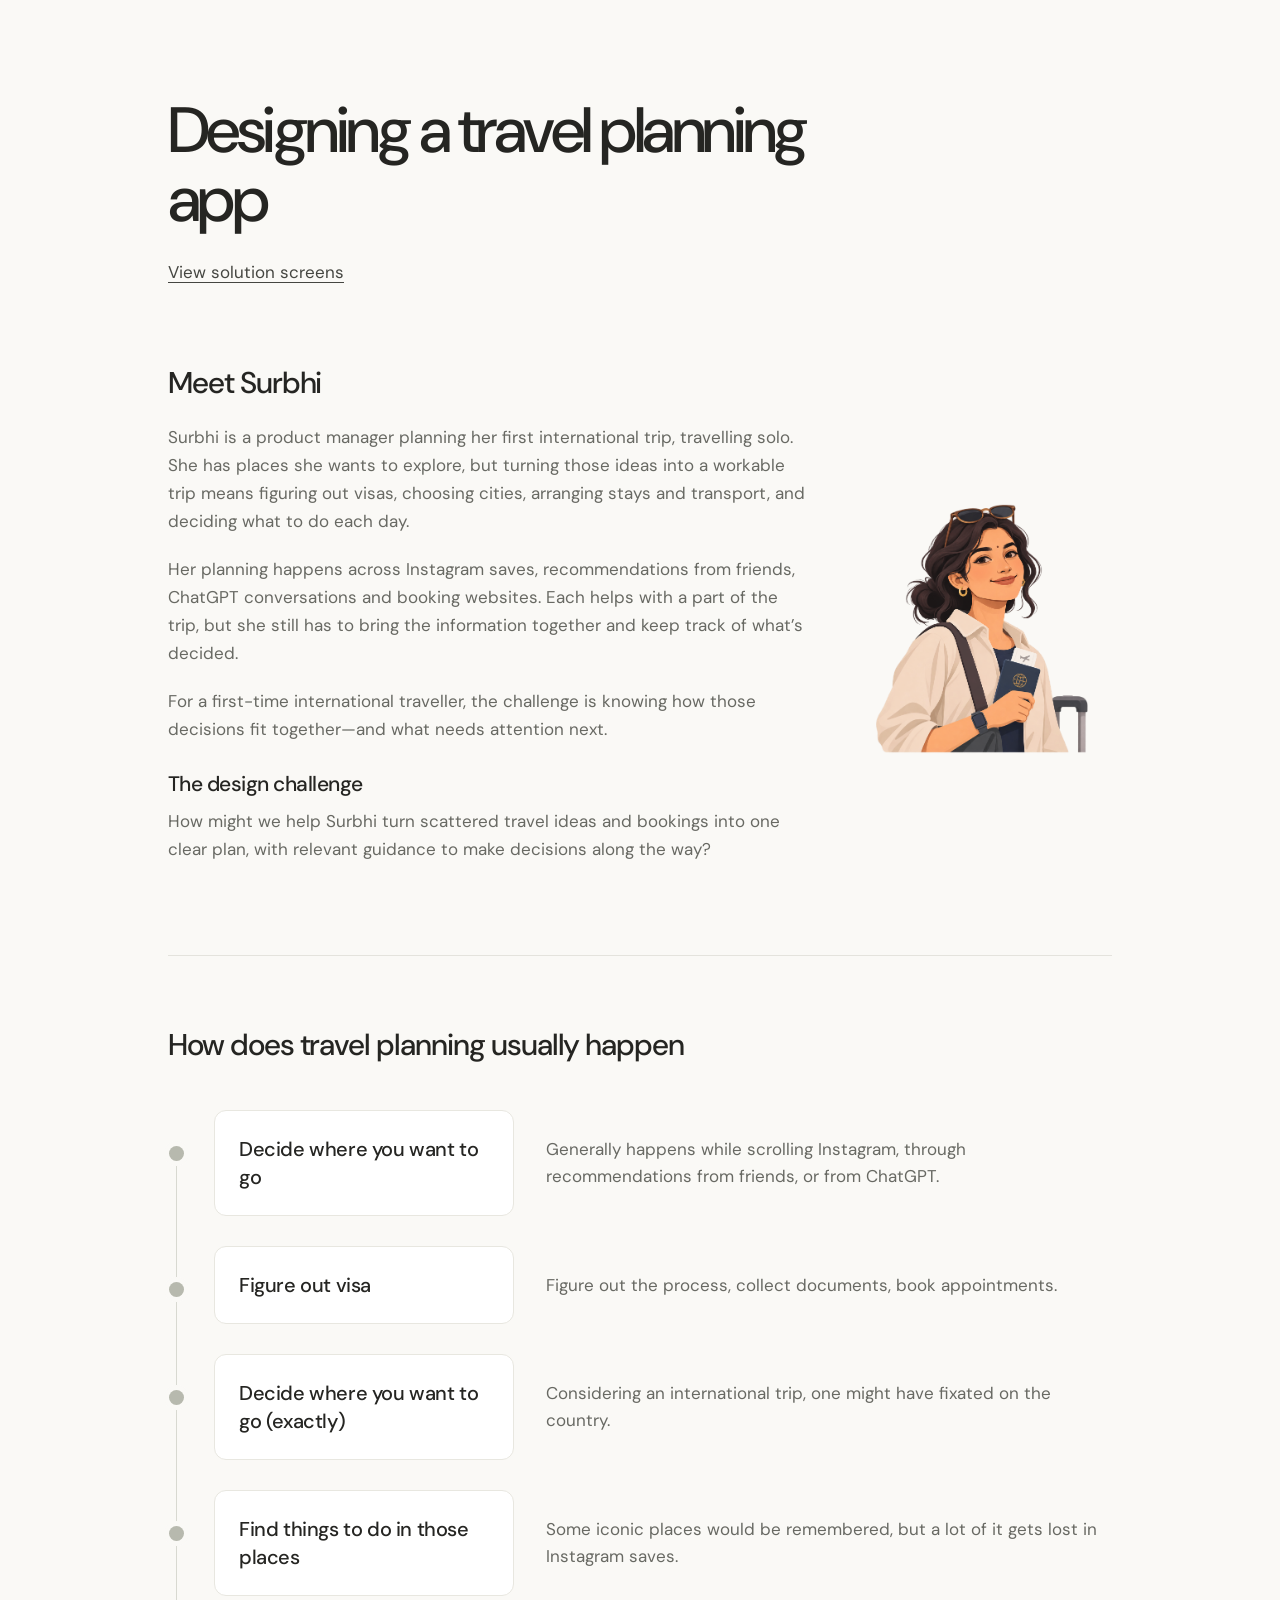
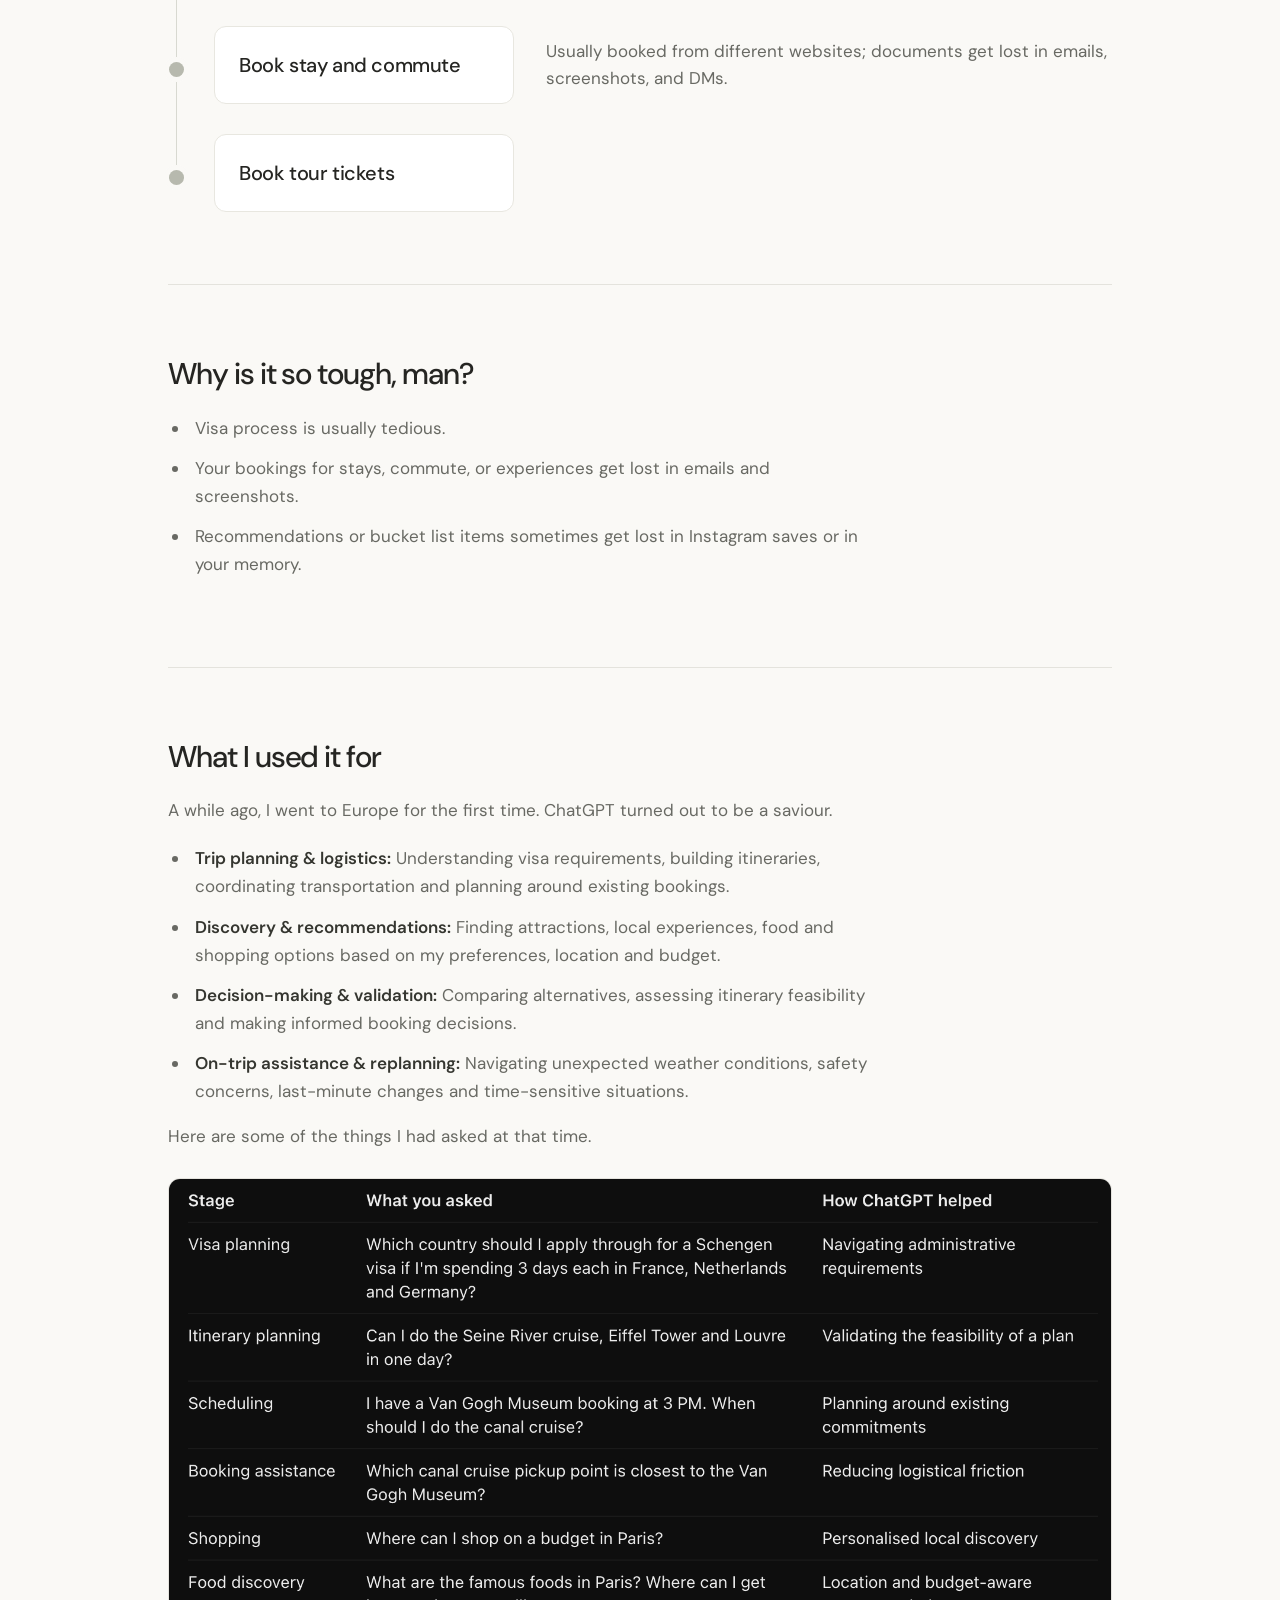
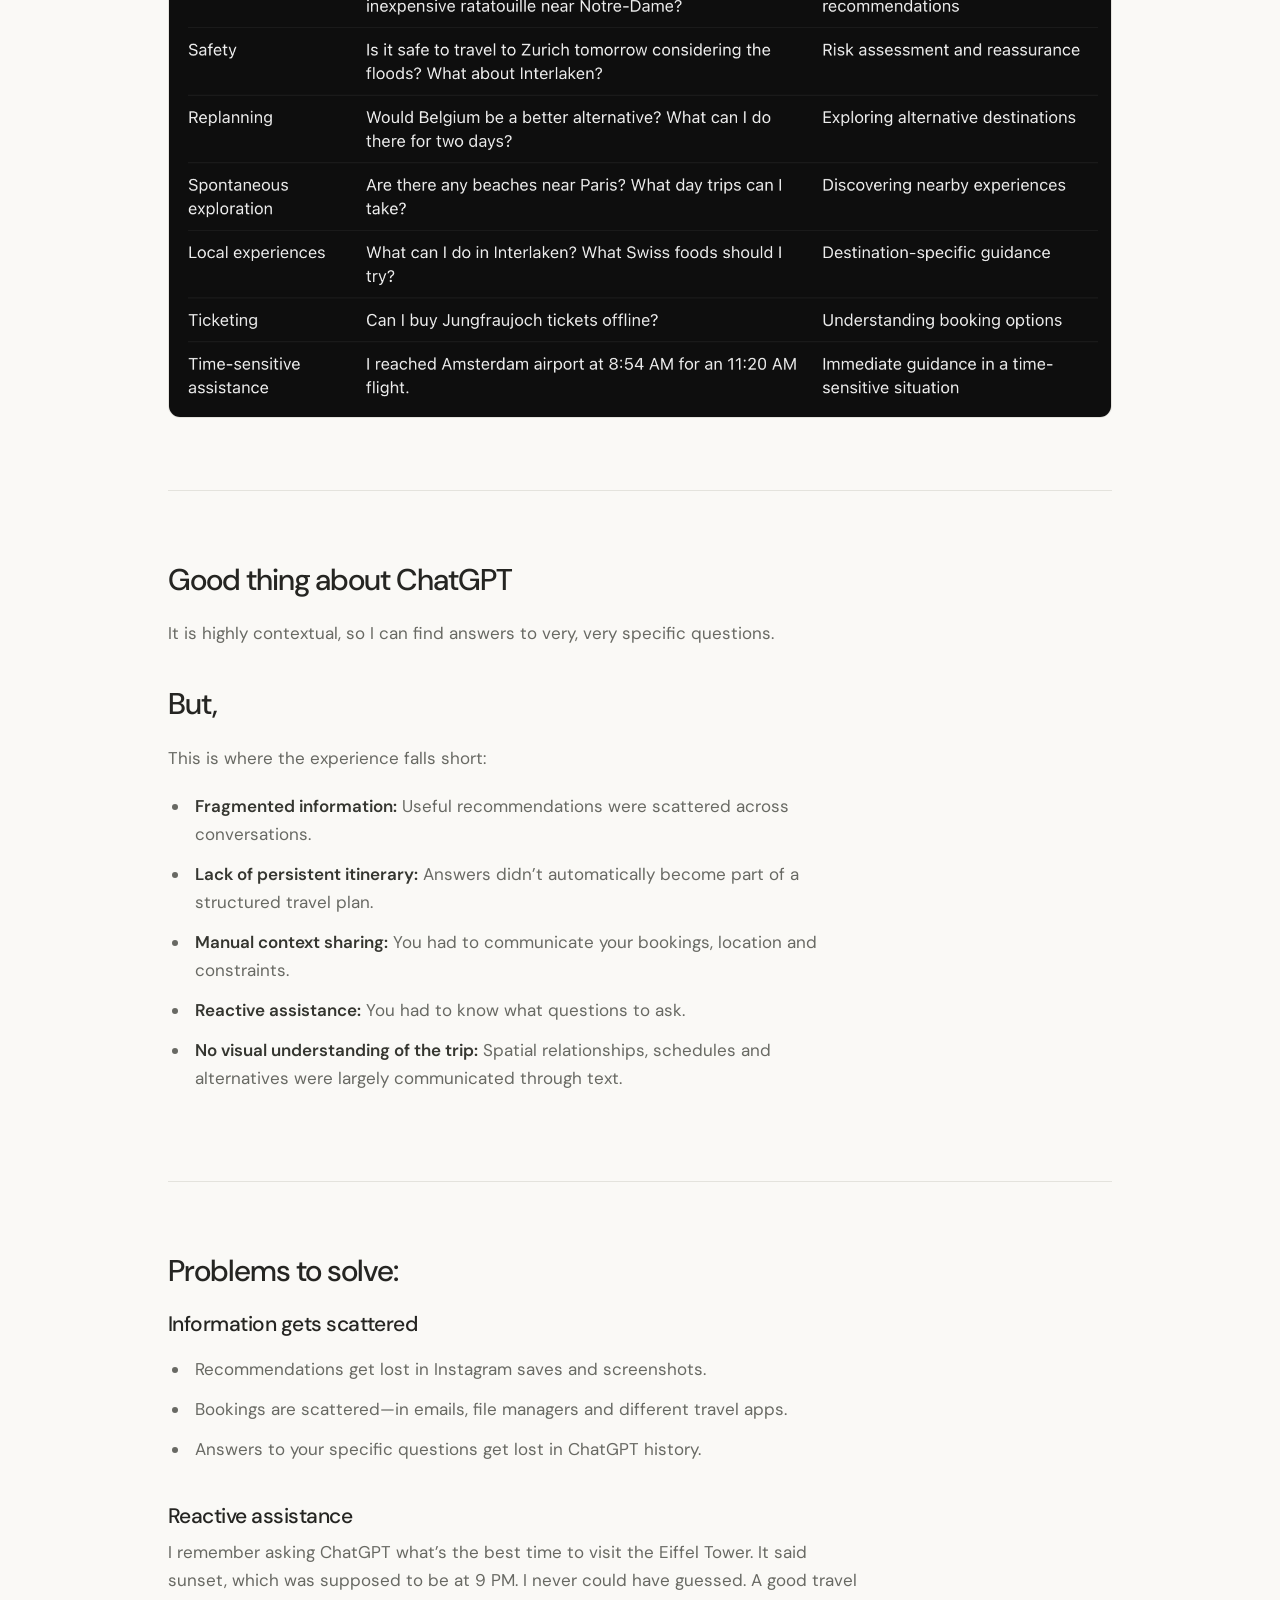
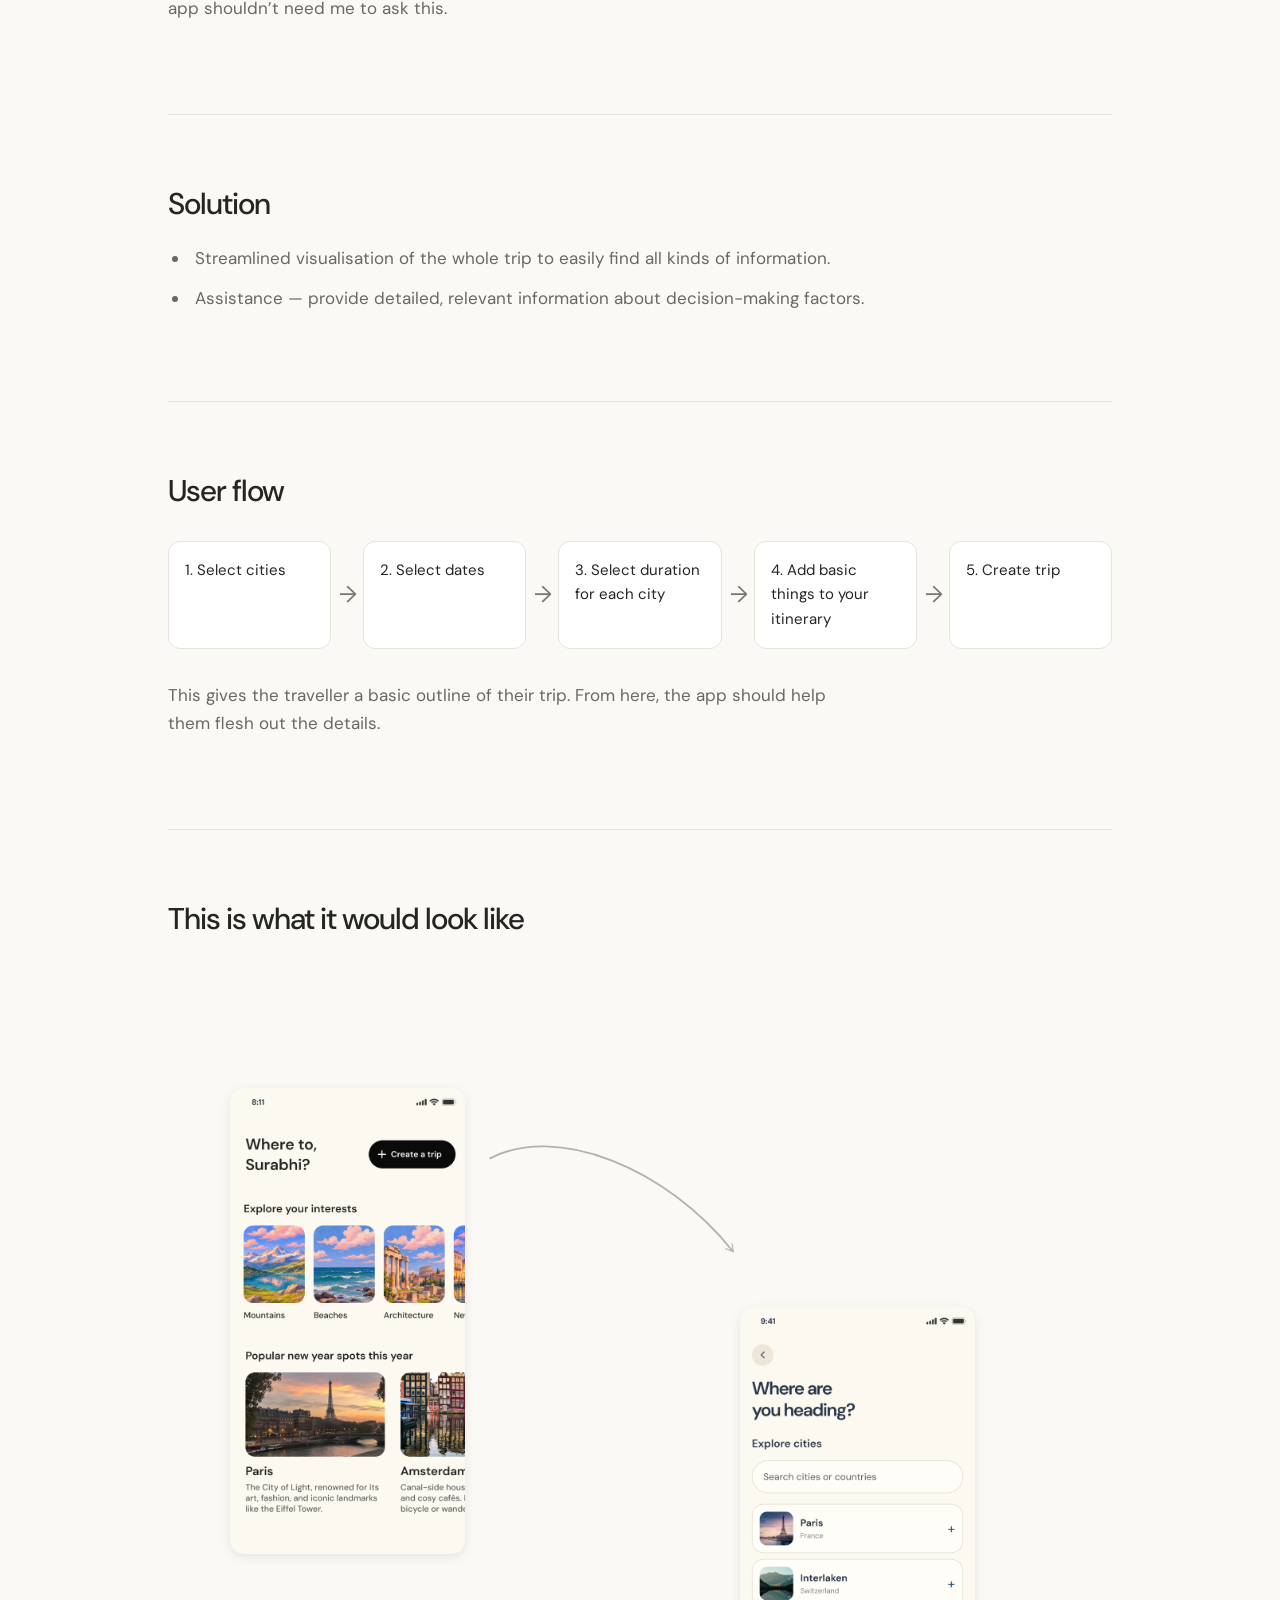
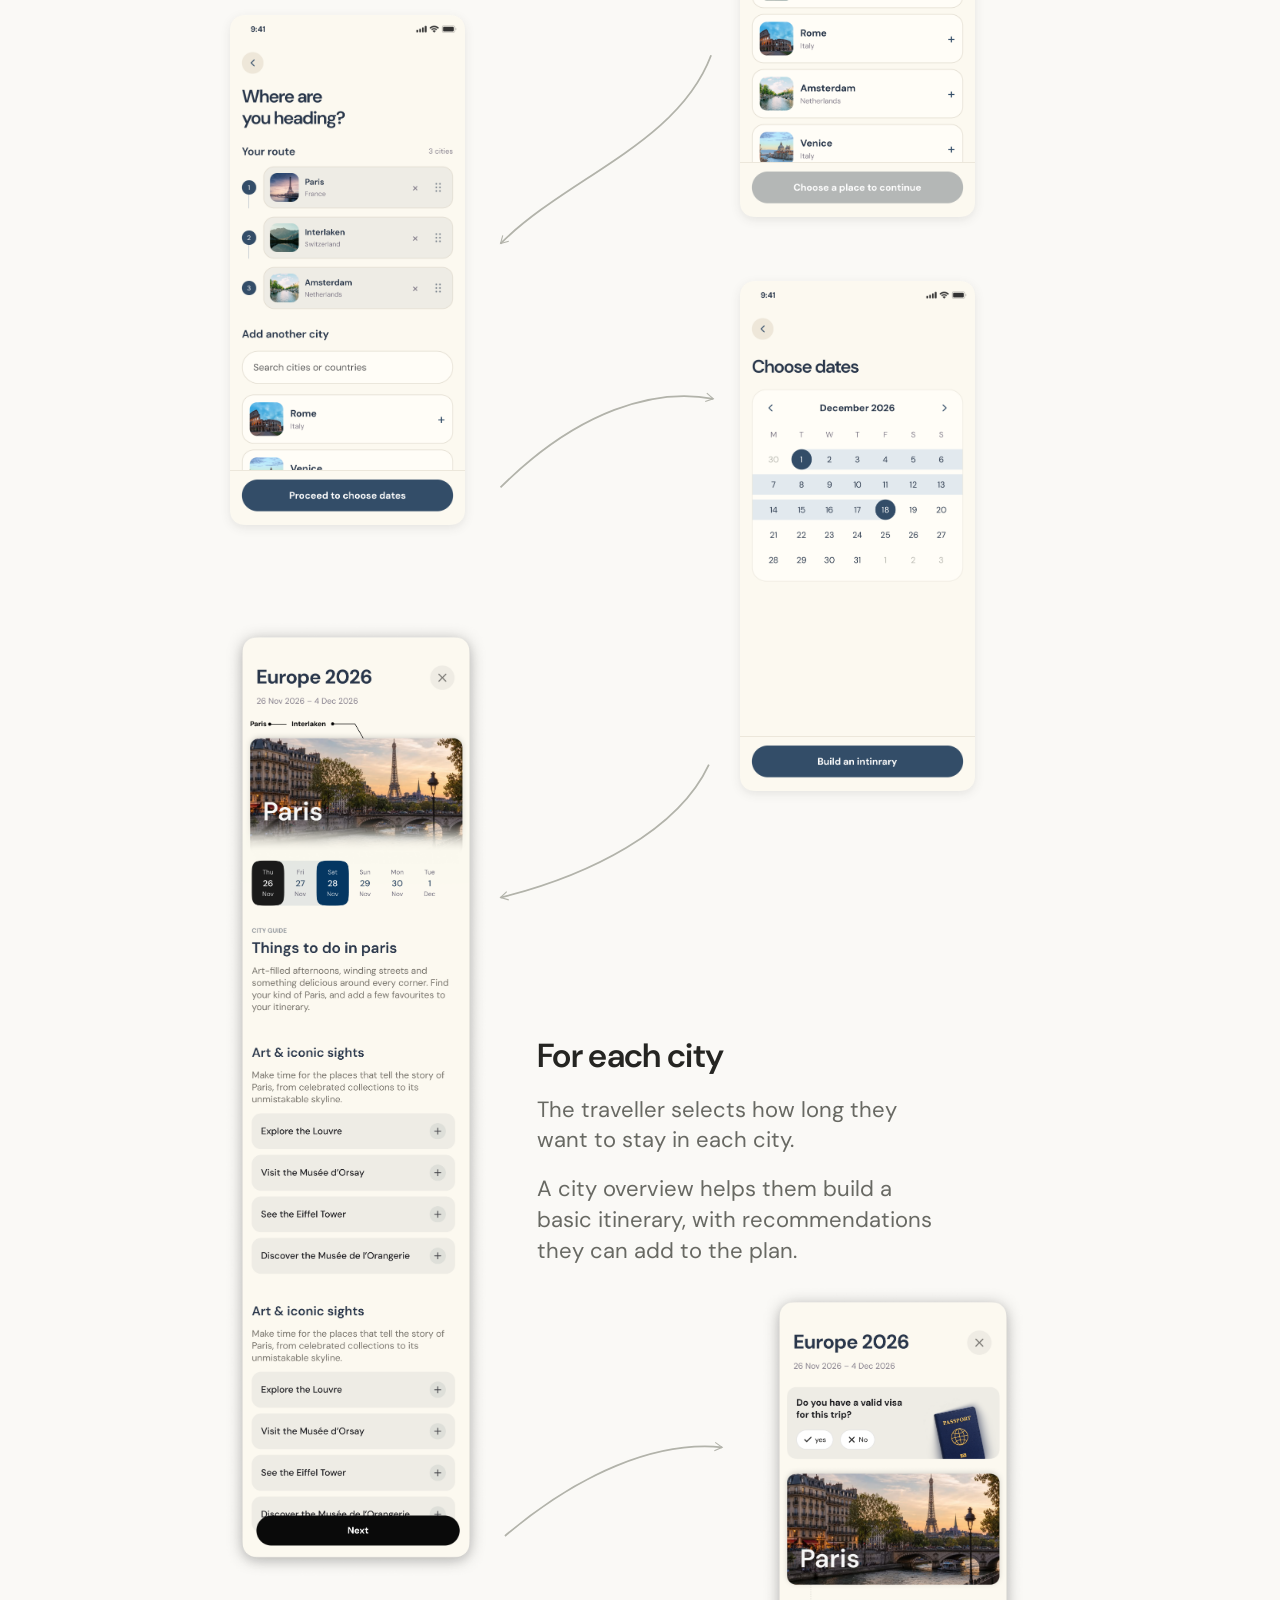
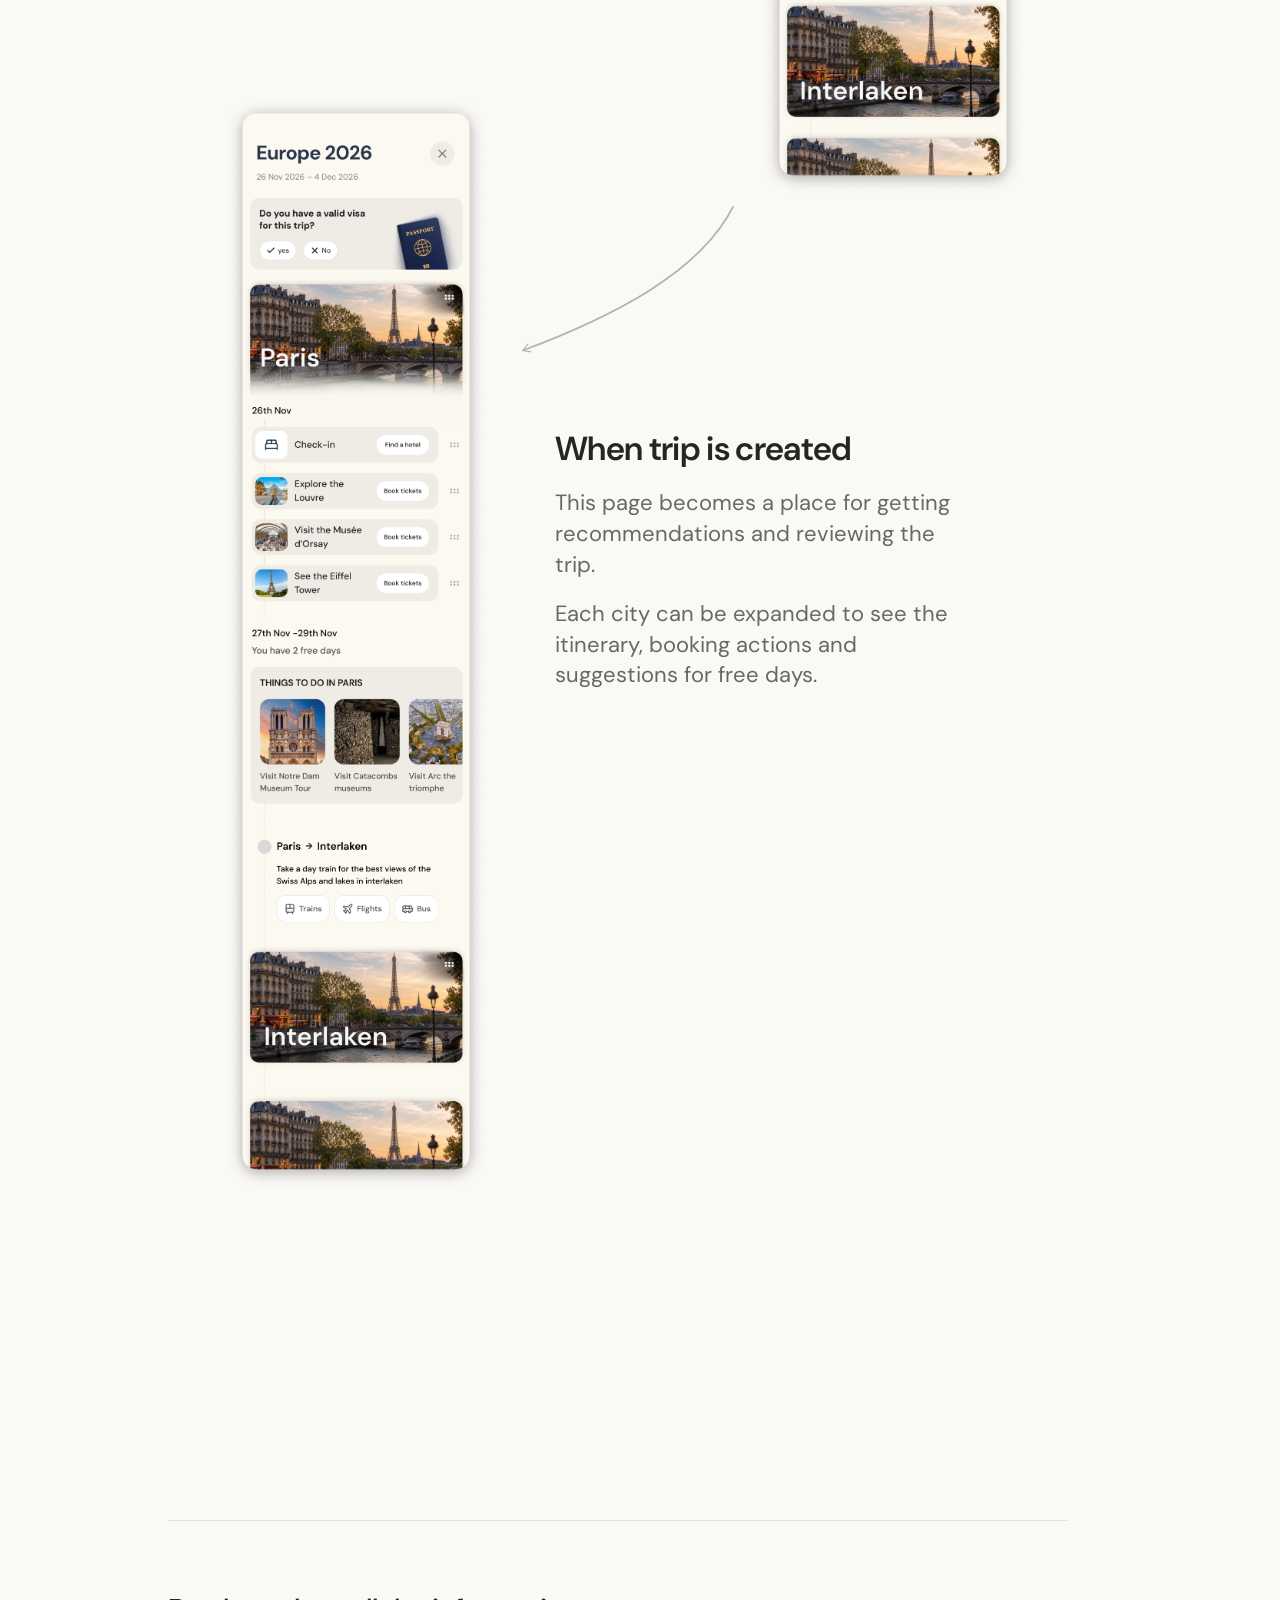
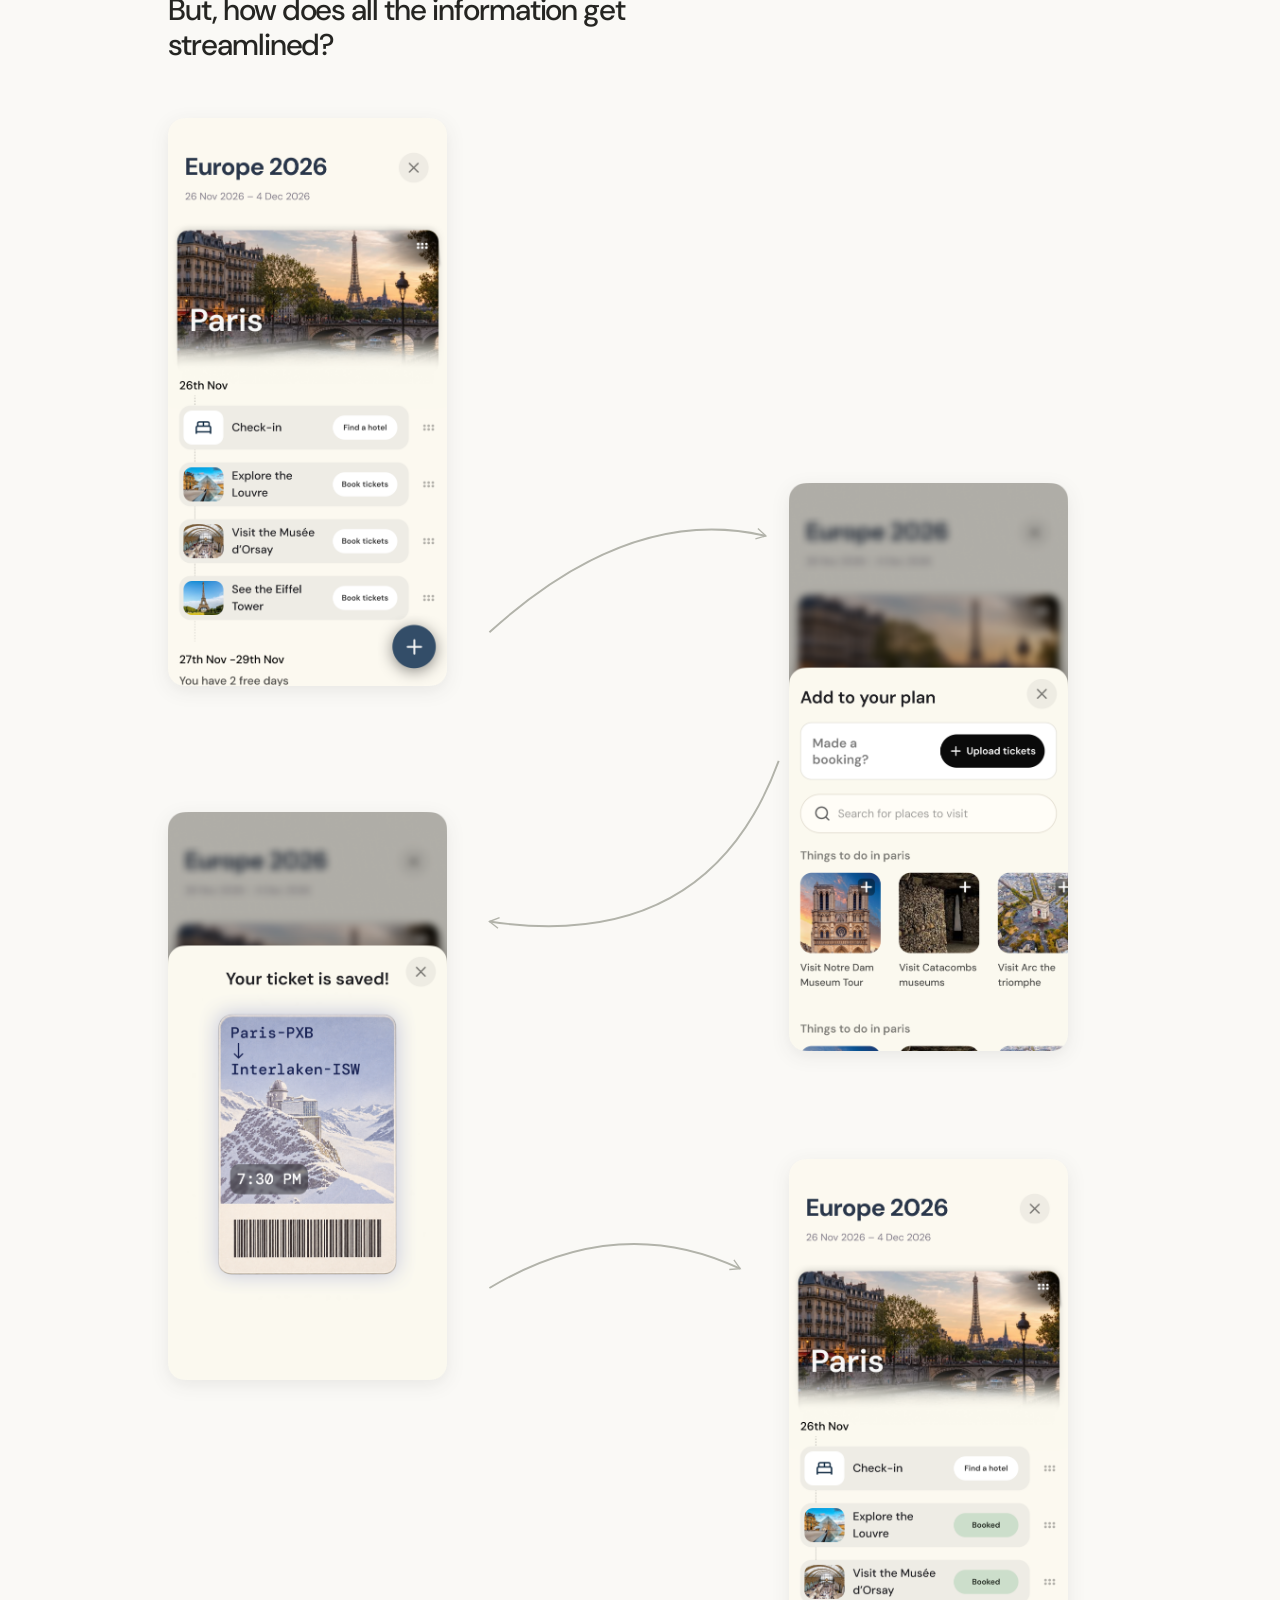
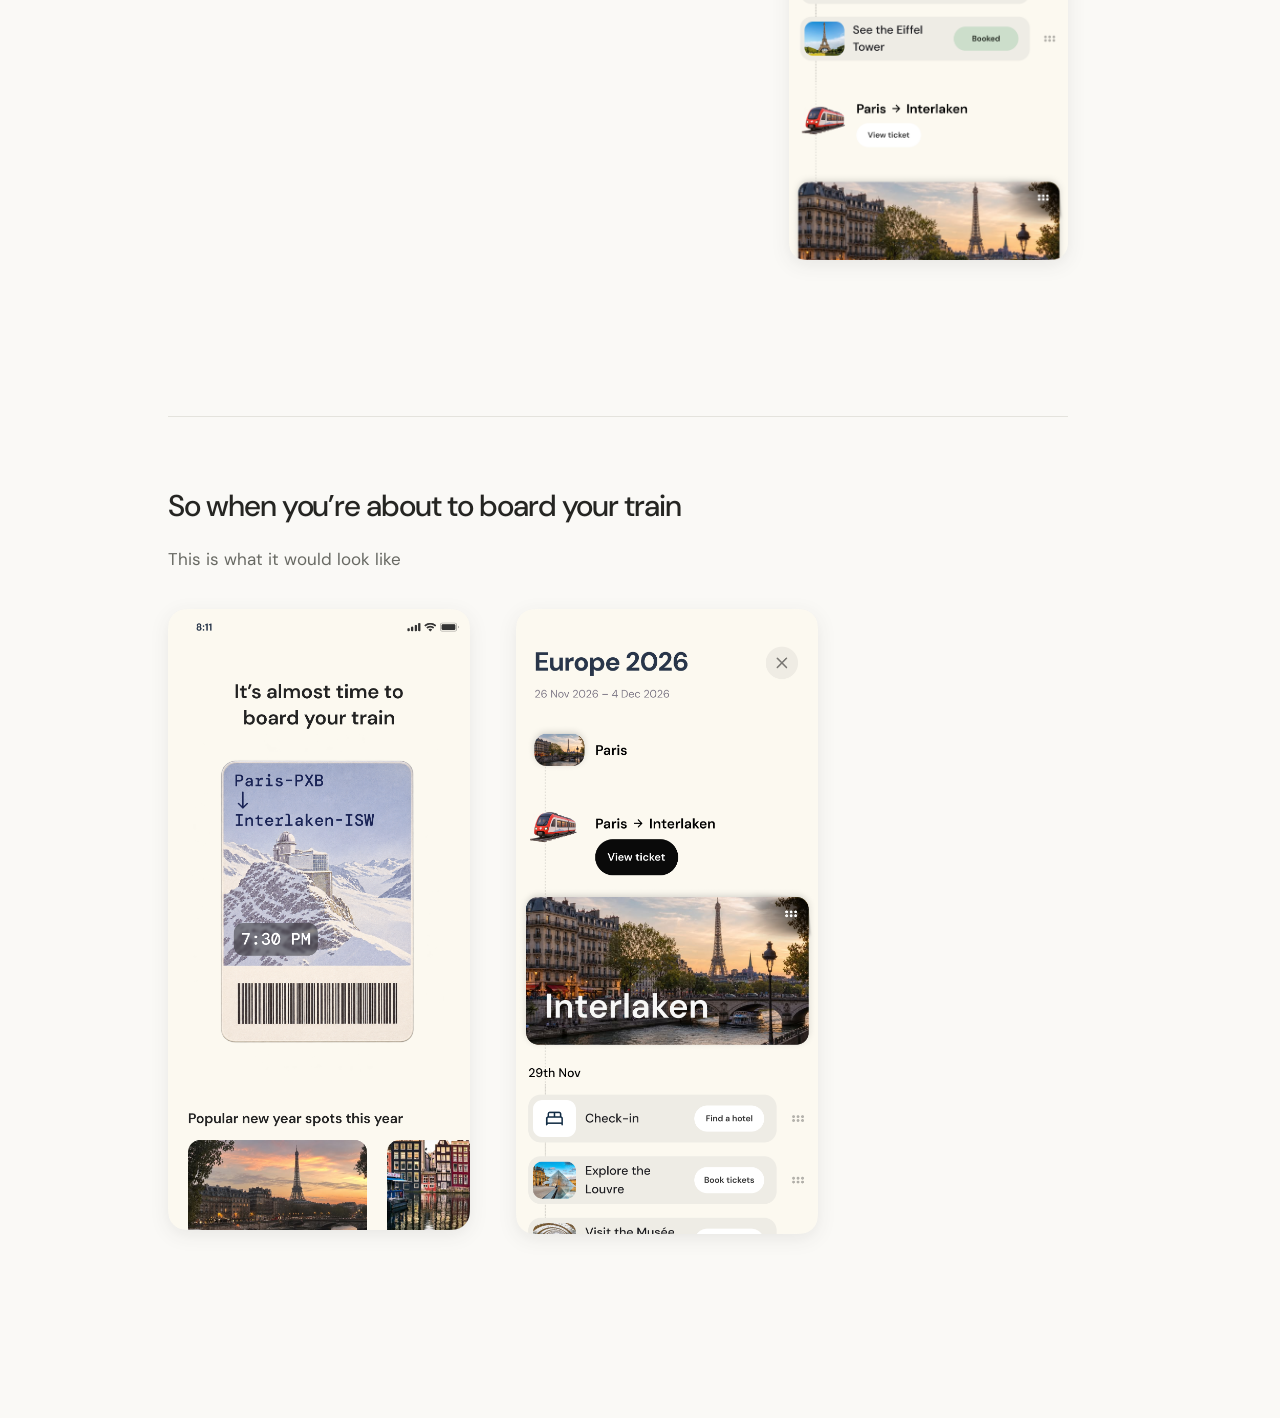
==== work/away/index.html @ e9b0c750 "Refresh Away stylesheet cache for new booking sections" ====
<!doctype html>
<html lang="en">
<head>
<meta charset="utf-8">
<meta name="viewport" content="width=device-width, initial-scale=1">
<title>Away · Designing a travel planning app</title>
<link rel="stylesheet" href="style.css?v=20261127-booking-v2">
</head>
<body>
<a class="skip" href="#overview">Skip to case study</a>
<div class="layout"><main>
<section id="overview"><h1>Designing a travel planning app</h1><p><a href="#proposed-experience">View solution screens</a></p></section>
<section id="persona" class="persona"><div><h2>Meet Surbhi</h2><p>Surbhi is a product manager planning her first international trip, travelling solo. She has places she wants to explore, but turning those ideas into a workable trip means figuring out visas, choosing cities, arranging stays and transport, and deciding what to do each day.</p><p>Her planning happens across Instagram saves, recommendations from friends, ChatGPT conversations and booking websites. Each helps with a part of the trip, but she still has to bring the information together and keep track of what’s decided.</p><p>For a first-time international traveller, the challenge is knowing how those decisions fit together—and what needs attention next.</p><h3>The design challenge</h3><p>How might we help Surbhi turn scattered travel ideas and bookings into one clear plan, with relevant guidance to make decisions along the way?</p></div><img class="persona-portrait" src="assets/surabhi-portrait.png" alt="Illustration of Surabhi holding a passport and boarding pass"></section>
<section id="journey"><h2>How does travel planning usually happen</h2>
<ol class="research-timeline">
<li><h3>Decide where you want to go</h3><p>Generally happens while scrolling Instagram, through recommendations from friends, or from ChatGPT.</p></li>
<li><h3>Figure out visa</h3><p>Figure out the process, collect documents, book appointments.</p></li>
<li><h3>Decide where you want to go (exactly)</h3><p>Considering an international trip, one might have fixated on the country.</p></li>
<li><h3>Find things to do in those places</h3><p>Some iconic places would be remembered, but a lot of it gets lost in Instagram saves.</p></li>
<li><h3>Book stay and commute</h3><p>Usually booked from different websites; documents get lost in emails, screenshots, and DMs.</p></li>
<li><h3>Book tour tickets</h3></li>
</ol></section>
<section id="pain-points"><h2>Why is it so tough, man?</h2><ul><li>Visa process is usually tedious.</li><li>Your bookings for stays, commute, or experiences get lost in emails and screenshots.</li><li>Recommendations or bucket list items sometimes get lost in Instagram saves or in your memory.</li></ul></section>

<section id="personal-experience"><h2>What I used it for</h2><p>A while ago, I went to Europe for the first time. ChatGPT turned out to be a saviour.</p><ul>
<li><strong>Trip planning &amp; logistics:</strong> Understanding visa requirements, building itineraries, coordinating transportation and planning around existing bookings.</li>
<li><strong>Discovery &amp; recommendations:</strong> Finding attractions, local experiences, food and shopping options based on my preferences, location and budget.</li>
<li><strong>Decision-making &amp; validation:</strong> Comparing alternatives, assessing itinerary feasibility and making informed booking decisions.</li>
<li><strong>On-trip assistance &amp; replanning:</strong> Navigating unexpected weather conditions, safety concerns, last-minute changes and time-sensitive situations.</li></ul>
<p>Here are some of the things I had asked at that time.</p><a href="assets/chatgpt-travel-questions.png" target="_blank" rel="noopener" aria-label="Open examples of travel questions at full size"><img class="case-study-image" src="assets/chatgpt-travel-questions.png" alt="Examples of questions asked during the Europe trip, grouped by travel planning needs" loading="lazy"></a></section>
<section id="contextual-help"><h2>Good thing about ChatGPT</h2><p>It is highly contextual, so I can find answers to very, very specific questions.</p><h2 class="section-followup">But,</h2><p>This is where the experience falls short:</p><ul>
<li><strong>Fragmented information:</strong> Useful recommendations were scattered across conversations.</li>
<li><strong>Lack of persistent itinerary:</strong> Answers didn’t automatically become part of a structured travel plan.</li>
<li><strong>Manual context sharing:</strong> You had to communicate your bookings, location and constraints.</li>
<li><strong>Reactive assistance:</strong> You had to know what questions to ask.</li>
<li><strong>No visual understanding of the trip:</strong> Spatial relationships, schedules and alternatives were largely communicated through text.</li></ul></section>
<section id="problems"><h2>Problems to solve:</h2><h3>Information gets scattered</h3><ul><li>Recommendations get lost in Instagram saves and screenshots.</li><li>Bookings are scattered—in emails, file managers and different travel apps.</li><li>Answers to your specific questions get lost in ChatGPT history.</li></ul><h3 class="section-followup">Reactive assistance</h3><p>I remember asking ChatGPT what’s the best time to visit the Eiffel Tower. It said sunset, which was supposed to be at 9 PM. I never could have guessed. A good travel app shouldn’t need me to ask this.</p></section>
<section id="solution"><h2>Solution</h2><ul><li>Streamlined visualisation of the whole trip to easily find all kinds of information.</li><li>Assistance — provide detailed, relevant information about decision-making factors.</li></ul></section>

<section id="user-flow"><h2>User flow</h2><ol class="setup-flow"><li>Select cities</li><li>Select dates</li><li>Select duration for each city</li><li>Add basic things to your itinerary</li><li>Create trip</li></ol><p>This gives the traveller a basic outline of their trip. From here, the app should help them flesh out the details.</p></section><section id="proposed-experience"><h2>This is what it would look like</h2><div class="reference-flow"><a class="reference-screen ref-home" style="--x:28;--y:54;--w:106" href="assets/solution-homepage.png" target="_blank" rel="noopener"><img src="assets/solution-homepage.png" width="1179" height="2340" alt="home travel planning screen" loading="eager"></a><a class="reference-screen ref-cities" style="--x:258;--y:153;--w:106" href="assets/solution-cities.png" target="_blank" rel="noopener"><img src="assets/solution-cities.png" width="1179" height="2556" alt="cities travel planning screen" loading="eager"></a><a class="reference-screen ref-route" style="--x:28;--y:292;--w:106" href="assets/solution-ordered-route.png" target="_blank" rel="noopener"><img src="assets/solution-ordered-route.png" width="1179" height="2556" alt="Selected cities in travel order: Paris, Interlaken and Amsterdam" loading="eager"></a><a class="reference-screen ref-dates" style="--x:258;--y:412;--w:106" href="assets/solution-dates-selected.png" target="_blank" rel="noopener"><img src="assets/solution-dates-selected.png" width="1179" height="2556" alt="dates travel planning screen" loading="eager"></a><a class="reference-screen ref-paris" style="--x:25;--y:565;--w:120" href="assets/solution-paris.png" target="_blank" rel="noopener"><img src="assets/solution-paris.png" width="1383" height="4986" alt="paris travel planning screen" loading="eager"></a><a class="reference-screen ref-collapsed" style="--x:267;--y:865;--w:120" href="assets/trip-collapsed.png" target="_blank" rel="noopener"><img src="assets/trip-collapsed.png" width="1383" height="2661" alt="collapsed travel planning screen" loading="eager"></a><a class="reference-screen ref-expanded" style="--x:25;--y:1050;--w:120" href="assets/trip-expanded.png" target="_blank" rel="noopener"><img src="assets/trip-expanded.png" width="1383" height="5697" alt="expanded travel planning screen" loading="eager"></a><div class="reference-copy copy-city"><h3>For each city</h3><p>The traveller selects how long they want to stay in each city.</p><p>A city overview helps them build a basic itinerary, with recommendations they can add to the plan.</p></div><div class="reference-copy copy-trip"><h3>When trip is created</h3><p>This page becomes a place for getting recommendations and reviewing the trip.</p><p>Each city can be expanded to see the itinerary, booking actions and suggestions for free days.</p></div><svg class="reference-arrows" viewBox="0 0 406 1660" aria-hidden="true"><defs><marker id="reference-tip" viewBox="0 0 10 10" refX="8" refY="5" markerWidth="6" markerHeight="6" orient="auto"><path d="M1 1L8 5L1 9" fill="none" stroke="#b2b3aa"/></marker></defs><g fill="none" stroke="#b2b3aa" stroke-width=".8" marker-end="url(#reference-tip)"><path d="M145 86 C175 70 225 90 255 128"/><path d="M245 310 C230 350 180 365 150 395"/><path d="M150 505 C185 470 220 460 246 465"/><path d="M244 630 C230 660 190 680 150 690"/><path d="M152 978 C185 950 220 935 250 938"/><path d="M255 1100 C240 1130 200 1150 160 1165"/></g></svg></div></section>
<section id="streamlined-information"><h2>But, how does all the information get streamlined?</h2><div class="booking-flow"><a class="booking-screen" style="--x:0;--y:0;--w:31" href="assets/booking-start.png" target="_blank" rel="noopener"><img src="assets/booking-start.png" width="1179" height="2400" alt="booking start" loading="eager"></a><a class="booking-screen" style="--x:69;--y:20;--w:31" href="assets/booking-add.png" target="_blank" rel="noopener"><img src="assets/booking-add.png" width="1179" height="2400" alt="booking add" loading="eager"></a><a class="booking-screen" style="--x:0;--y:38;--w:31" href="assets/booking-saved.png" target="_blank" rel="noopener"><img src="assets/booking-saved.png" width="1179" height="2400" alt="booking saved" loading="eager"></a><a class="booking-screen" style="--x:69;--y:57;--w:31" href="assets/booking-complete.png" target="_blank" rel="noopener"><img src="assets/booking-complete.png" width="1179" height="2964" alt="booking complete" loading="eager"></a><svg viewBox="0 0 700 1400" class="booking-arrows" aria-hidden="true"><defs><marker id="booking-tip" viewBox="0 0 10 10" refX="8" refY="5" markerWidth="7" markerHeight="7" orient="auto"><path d="M1 1L8 5L1 9" fill="none" stroke="#b2b3aa"/></marker></defs><g fill="none" stroke="#b2b3aa" stroke-width="1.5" marker-end="url(#booking-tip)"><path d="M250 390 Q360 290 465 315"/><path d="M475 490 Q420 640 250 615"/><path d="M250 900 Q350 840 445 885"/></g></svg></div></section><section id="train-boarding"><h2>So when you’re about to board your train</h2><p>This is what it would look like</p><div class="boarding-pair"><a href="assets/boarding-home.png" target="_blank" rel="noopener"><img src="assets/boarding-home.png" width="1179" height="2421" alt="Train boarding home screen" loading="eager"></a><a href="assets/boarding-trip.png" target="_blank" rel="noopener"><img src="assets/boarding-trip.png" width="1179" height="2436" alt="Train boarding trip screen" loading="eager"></a></div></section><section id="working-prototype" hidden><h2>Try the experience</h2><p>The working prototype takes the traveller from choosing destinations and dates to planning each city and reviewing the trip. Activities selected during city planning appear in the route overview.</p><p><a href="prototype/index.html" target="_blank" rel="noopener">Open the interactive prototype</a></p><div class="prototype-stage"><iframe src="prototype/index.html?screen=home&amp;embed=1" title="Away interactive travel planning prototype" loading="lazy"></iframe></div><p class="caption">Start with Create a trip, choose cities and dates, then plan each stop. This is a demo with browser-local saving; booking actions and visa assistance shown in the Figma explorations are not live integrations.</p></section>
</main></div>

</body>
</html>
---- work/away/style.css ----
@import url('https://fonts.googleapis.com/css2?family=DM+Sans:wght@400;500;600;700&display=swap');
:root{font-family:'DM Sans',sans-serif;color:#252522;background:#faf9f6;font-size:17px;line-height:1.65;scroll-behavior:smooth;color-scheme:light}*{box-sizing:border-box}body{margin:0}a{color:#454641;text-underline-offset:4px}a:hover{color:#171815}a:focus-visible{outline:2px solid #6a765b;outline-offset:5px}.layout{max-width:1040px;margin:auto;padding:96px 48px 40px}main{min-width:0}section{scroll-margin-top:32px;padding-bottom:72px;margin-bottom:72px;border-bottom:1px solid #e4e3dd}h1,h2,h3{font-family:'DM Sans',sans-serif;font-weight:500;color:#252522}h1{font-size:clamp(40px,5vw,64px);line-height:1.08;letter-spacing:-.055em;margin:0 0 24px;max-width:760px}h2{font-size:30px;line-height:1.15;letter-spacing:-.035em;margin:0 0 22px;max-width:660px}h3{font-size:21px;line-height:1.3;letter-spacing:-.025em;margin:0 0 8px}p{margin:0 0 20px;color:#686963;max-width:700px}.eyebrow{font-size:12px;line-height:1.4;letter-spacing:.09em;font-weight:600;color:#777970;margin:0 0 24px}.lead{font-size:18px;line-height:1.55;max-width:580px;margin-bottom:32px}.planning-flow{display:block;width:100%;height:auto;margin:28px 0 18px;border:1px solid #e4e3dd;border-radius:12px;background:#fff}.flow-link{font-size:14px}.caption{font-size:14px;line-height:1.6;color:#777970;max-width:700px}.steps{padding-left:24px;max-width:700px;margin-top:32px}.steps li{padding:0 0 28px 14px}.steps li:last-child{padding-bottom:0}.steps li::marker{font-size:14px;color:#777970}.steps p{margin:0}.table-wrap{overflow-x:auto;margin-top:28px}table{border-collapse:collapse;width:100%;text-align:left;font-size:16px;color:#686963}th{background:#f0f0eb;font-weight:500;color:#252522}th,td{padding:17px 20px;border-bottom:1px solid #e4e3dd}td:first-child{min-width:160px}code{font-size:.85em;background:#efefe9;padding:3px 6px;border-radius:4px;overflow-wrap:anywhere;color:#454641}ul{padding-left:22px;color:#686963;max-width:700px}ul li{padding-left:5px;margin-bottom:12px}dl{max-width:700px}dt{font-size:16px;font-weight:500;margin-top:24px}dd{margin:6px 0 0;color:#686963}.note{background:#f0f0eb;border:1px solid #e4e3dd;border-radius:12px;padding:24px;margin:32px 0}.note p{margin:8px 0 0}footer{font-size:14px;color:#777970;padding-bottom:30px}.skip{position:fixed;top:-100px;left:12px;background:#fff;padding:10px;z-index:5}.skip:focus{top:10px}@media(max-width:760px){.layout{padding:64px 32px 28px}h1{font-size:56px}section{padding-bottom:56px;margin-bottom:56px}}@media(max-width:480px){.layout{padding:44px 22px 24px}h1{font-size:40px}h2{font-size:28px}h3{font-size:20px}th,td{padding:14px}section{padding-bottom:44px;margin-bottom:44px}}@media(prefers-reduced-motion:reduce){:root{scroll-behavior:auto}}

/* Case-study content from the supplied Figma frame. */
#overview{padding-bottom:0;border:0;margin-bottom:80px}#overview h1{max-width:680px}.persona{display:flex;align-items:center;justify-content:space-between;gap:40px}.persona ul{color:#252522;margin-bottom:0}.persona-placeholder{display:grid;place-items:center;width:210px;height:220px;flex-shrink:0;background:#e3e2dc;border-radius:32px;color:#85867f;font-size:30px;font-weight:500}.research-timeline{list-style:none;padding:0;margin:48px 0 0;position:relative}.research-timeline:before{content:'';position:absolute;top:40px;bottom:40px;left:8px;width:1px;background:#d8d9d1}.research-timeline li{display:grid;grid-template-columns:minmax(200px,300px) minmax(0,1fr);gap:32px;align-items:center;position:relative;padding:0 0 30px 46px}.research-timeline li:last-child{padding-bottom:0}.research-timeline li:before{content:'';position:absolute;left:1px;top:36px;width:15px;height:15px;border-radius:50%;background:#b7b9ae;box-shadow:0 0 0 5px #faf9f6}.research-timeline h3{margin:0;padding:24px;background:white;border:1px solid #e8e7e0;border-radius:12px;font-size:20px;line-height:1.4;letter-spacing:-.02em}.research-timeline p{margin:0;font-size:17px;line-height:1.6}#pain-points{border:0;margin-bottom:0}@media(max-width:600px){#overview{margin-bottom:56px}.persona-placeholder{width:120px;height:145px;border-radius:22px;font-size:23px}.persona{gap:20px}.research-timeline li{grid-template-columns:1fr;gap:14px;padding-left:34px;padding-bottom:32px}.research-timeline h3{padding:20px}.research-timeline p{padding:0 4px}.research-timeline:before{bottom:35px}}@media(max-width:390px){.persona{align-items:flex-start;flex-direction:column}.persona-placeholder{width:100%;height:120px}}

.persona-portrait{display:block;width:260px;max-width:42%;height:auto;flex-shrink:0;object-fit:contain}@media(max-width:600px){.persona-portrait{width:180px;max-width:42%}}@media(max-width:390px){.persona-portrait{width:200px;max-width:100%;align-self:center}}

#pain-points{border-bottom:1px solid #e4e3dd;margin-bottom:72px}.case-study-image{display:block;width:100%;height:auto;border-radius:12px;border:1px solid #e4e3dd;margin-top:28px}.section-followup{margin-top:40px}strong{font-weight:600;color:#353630}#solution{border:0;margin-bottom:0}

#solution{border-bottom:1px solid #e4e3dd;margin-bottom:72px}.exploration{display:grid;grid-template-columns:1fr 320px;gap:48px;align-items:start;margin-top:56px;padding-bottom:48px;border-bottom:1px solid #e4e3dd}.exploration:last-child{border:0;padding-bottom:0}.exploration figure{margin:0}.exploration img{display:block;width:100%;height:auto}.exploration figure a{display:block;max-height:620px;overflow:auto;border-radius:16px;border:1px solid #e4e3dd;background:#f8f4ea}.exploration figcaption{font-size:14px;color:#777970;margin-top:12px;line-height:1.5}.prototype-stage{display:flex;justify-content:center;padding:32px;background:#efefe9;border-radius:20px;margin:28px 0 20px}.prototype-stage iframe{display:block;width:400px;max-width:100%;height:810px;border:0;border-radius:24px;background:#fcf9f0}#working-prototype{border:0}@media(max-width:700px){.exploration{grid-template-columns:1fr;gap:24px}.exploration figure{width:min(100%,360px);margin:auto}.prototype-stage{padding:12px}.prototype-stage iframe{height:760px}}

.persona>div{flex:1;min-width:0}.persona h3{margin-top:28px}.persona-portrait{align-self:center}@media(max-width:700px){.persona{align-items:flex-start;flex-direction:column}.persona-portrait{width:220px;max-width:70%;align-self:center}}

.setup-flow{display:flex;flex-wrap:wrap;gap:16px 32px;list-style-position:inside;padding:0;margin:32px 0}.setup-flow li{padding:18px 22px;border:1px solid #e4e3dd;background:#fff;border-radius:12px;font-size:16px}.solution-gallery{display:grid;grid-template-columns:repeat(3,minmax(0,1fr));gap:24px;margin:32px 0 48px}.solution-gallery img{display:block;width:100%;height:auto}.solution-gallery.single{grid-template-columns:minmax(0,320px);justify-content:center}@media(max-width:600px){.solution-gallery{grid-template-columns:1fr;max-width:360px;margin-inline:auto}}

/* Connect each step without ambiguous arrows across wrapped rows. */
.setup-flow{display:flex;flex-wrap:nowrap;align-items:stretch;gap:32px;list-style:none;counter-reset:flow}
.setup-flow li{flex:1;min-width:0;position:relative;padding:16px;font-size:15px;counter-increment:flow}
.setup-flow li::before{content:counter(flow) '. ';}
.setup-flow li:not(:last-child)::after{content:'→';position:absolute;right:-27px;top:50%;transform:translateY(-50%);font-size:23px;color:#777970}
@media(max-width:900px){.setup-flow{flex-direction:column;gap:30px;max-width:460px}.setup-flow li{flex:auto}.setup-flow li:not(:last-child)::after{content:'↓';right:auto;left:50%;top:auto;bottom:-31px;transform:translateX(-50%);line-height:30px}}

.screen-journey{position:relative;display:grid;grid-template-columns:1fr 1fr;column-gap:22%;align-items:start;margin:40px 0 64px}.journey-screen{display:block;position:relative;z-index:1}.journey-screen img{display:block;width:100%;height:auto}.screen-home{grid-column:1;grid-row:1}.screen-cities{grid-column:2;grid-row:1;margin-top:65%}.screen-dates{grid-column:2;grid-row:2;margin-top:15%}.screen-paris{grid-column:1;grid-row:2;margin-top:30%}.city-explanation{grid-column:2;grid-row:2;align-self:end;margin-bottom:14%;z-index:1}.city-explanation h3{font-size:28px}.journey-arrows{position:absolute;inset:0;width:100%;height:100%;pointer-events:none}.screen-journey~.exploration{margin-top:64px}@media(max-width:600px){.screen-journey{column-gap:12%}.city-explanation h3{font-size:19px}.city-explanation p{font-size:14px}.city-explanation{grid-column:1/-1;grid-row:3;margin-top:28px}.journey-arrows{display:none}}

.screen-journey{grid-template-columns:minmax(0,1fr) minmax(0,1fr)}.journey-screen{width:100%;min-width:0}.journey-screen img{width:100%;max-width:100%;height:auto;visibility:visible;opacity:1}

/* Soft depth for the case-study screenshots, preserving transparent edges. */
.journey-screen img,.solution-gallery img,.exploration figure img{filter:drop-shadow(0 8px 14px rgba(35,36,30,.13)) drop-shadow(0 2px 4px rgba(35,36,30,.06))}
.exploration figure a{overflow:auto;box-shadow:0 8px 24px rgba(35,36,30,.10)}

.journey-arrows{overflow:visible;z-index:0}.journey-arrows g{stroke-width:1.5}.journey-arrows path{vector-effect:non-scaling-stroke}

/* Continue the journey from dates on the left to city planning on the right. */
.screen-dates{grid-column:1;grid-row:2;margin-top:15%}
.screen-paris{grid-column:2;grid-row:2;margin-top:65%}
.city-explanation{grid-column:1;grid-row:2;align-self:end;margin-bottom:20%}
@media(max-width:600px){.city-explanation{grid-column:1/-1;grid-row:3;margin-top:28px;margin-bottom:0}}

.trip-journey{position:relative;display:grid;grid-template-columns:minmax(0,1fr) minmax(0,1fr);column-gap:22%;margin-top:64px}.trip-collapsed{grid-column:2;grid-row:1}.trip-expanded{grid-column:1;grid-row:1;margin-top:95%}.trip-explanation{grid-column:2;grid-row:1;align-self:center;margin-top:85%;z-index:1}.trip-explanation h3{font-size:28px}.trip-arrows{position:absolute;inset:0;width:100%;height:100%;pointer-events:none}.trip-arrows path{vector-effect:non-scaling-stroke}@media(max-width:600px){.trip-journey{column-gap:12%}.trip-explanation{grid-column:1/-1;grid-row:2;margin-top:28px}.trip-arrows{display:none}}

/* Balance the explanation against the upper part of the city screen. */
.screen-paris{margin-top:95%}
.city-explanation{align-self:start;margin-top:calc(100% + 480px);margin-bottom:0}
@media(max-width:600px){.city-explanation{margin-top:28px;margin-bottom:0}}

.reference-flow{position:relative;width:100%;aspect-ratio:406/1660;container-type:inline-size;margin-top:32px}.reference-screen{position:absolute;left:calc(var(--x)/406 * 100%);top:calc(var(--y)/1660 * 100%);width:calc(var(--w)/406 * 100%);display:block;z-index:1}.reference-screen img{display:block;width:100%;height:auto;filter:drop-shadow(0 3px 5px #25252218)}.reference-copy{position:absolute;width:44%;z-index:1}.reference-copy h3{font-size:3.7cqw;font-weight:600;line-height:1.25;letter-spacing:-.02em;margin-bottom:2cqw}.reference-copy p{font-size:2.45cqw;line-height:1.4;margin-bottom:2cqw}.copy-city{left:41%;top:45.3%}.copy-trip{left:43%;top:72.3%}.reference-arrows{position:absolute;inset:0;width:100%;height:100%;pointer-events:none}#proposed-experience{max-width:900px} @media(max-width:480px){.reference-copy h3{font-size:4cqw}.reference-copy p{font-size:2.8cqw}}

.section-visual{display:block;width:100%;height:auto;border-radius:8px}#streamlined-information,#train-boarding{max-width:900px}#train-boarding{border-bottom:0}

.booking-flow{position:relative;width:100%;aspect-ratio:700/1420;margin-top:56px}.booking-screen{position:absolute;left:calc(var(--x)*1%);top:calc(var(--y)*1%);width:calc(var(--w)*1%);z-index:1}.booking-screen img,.boarding-pair img{display:block;width:100%;height:auto;filter:drop-shadow(0 5px 9px #25252215)}.booking-arrows{position:absolute;inset:0;width:100%;height:100%;pointer-events:none}.boarding-pair{display:grid;grid-template-columns:1fr 1fr;gap:7%;max-width:650px;margin-top:36px;align-items:start}#streamlined-information h2,#train-boarding h2{max-width:600px}
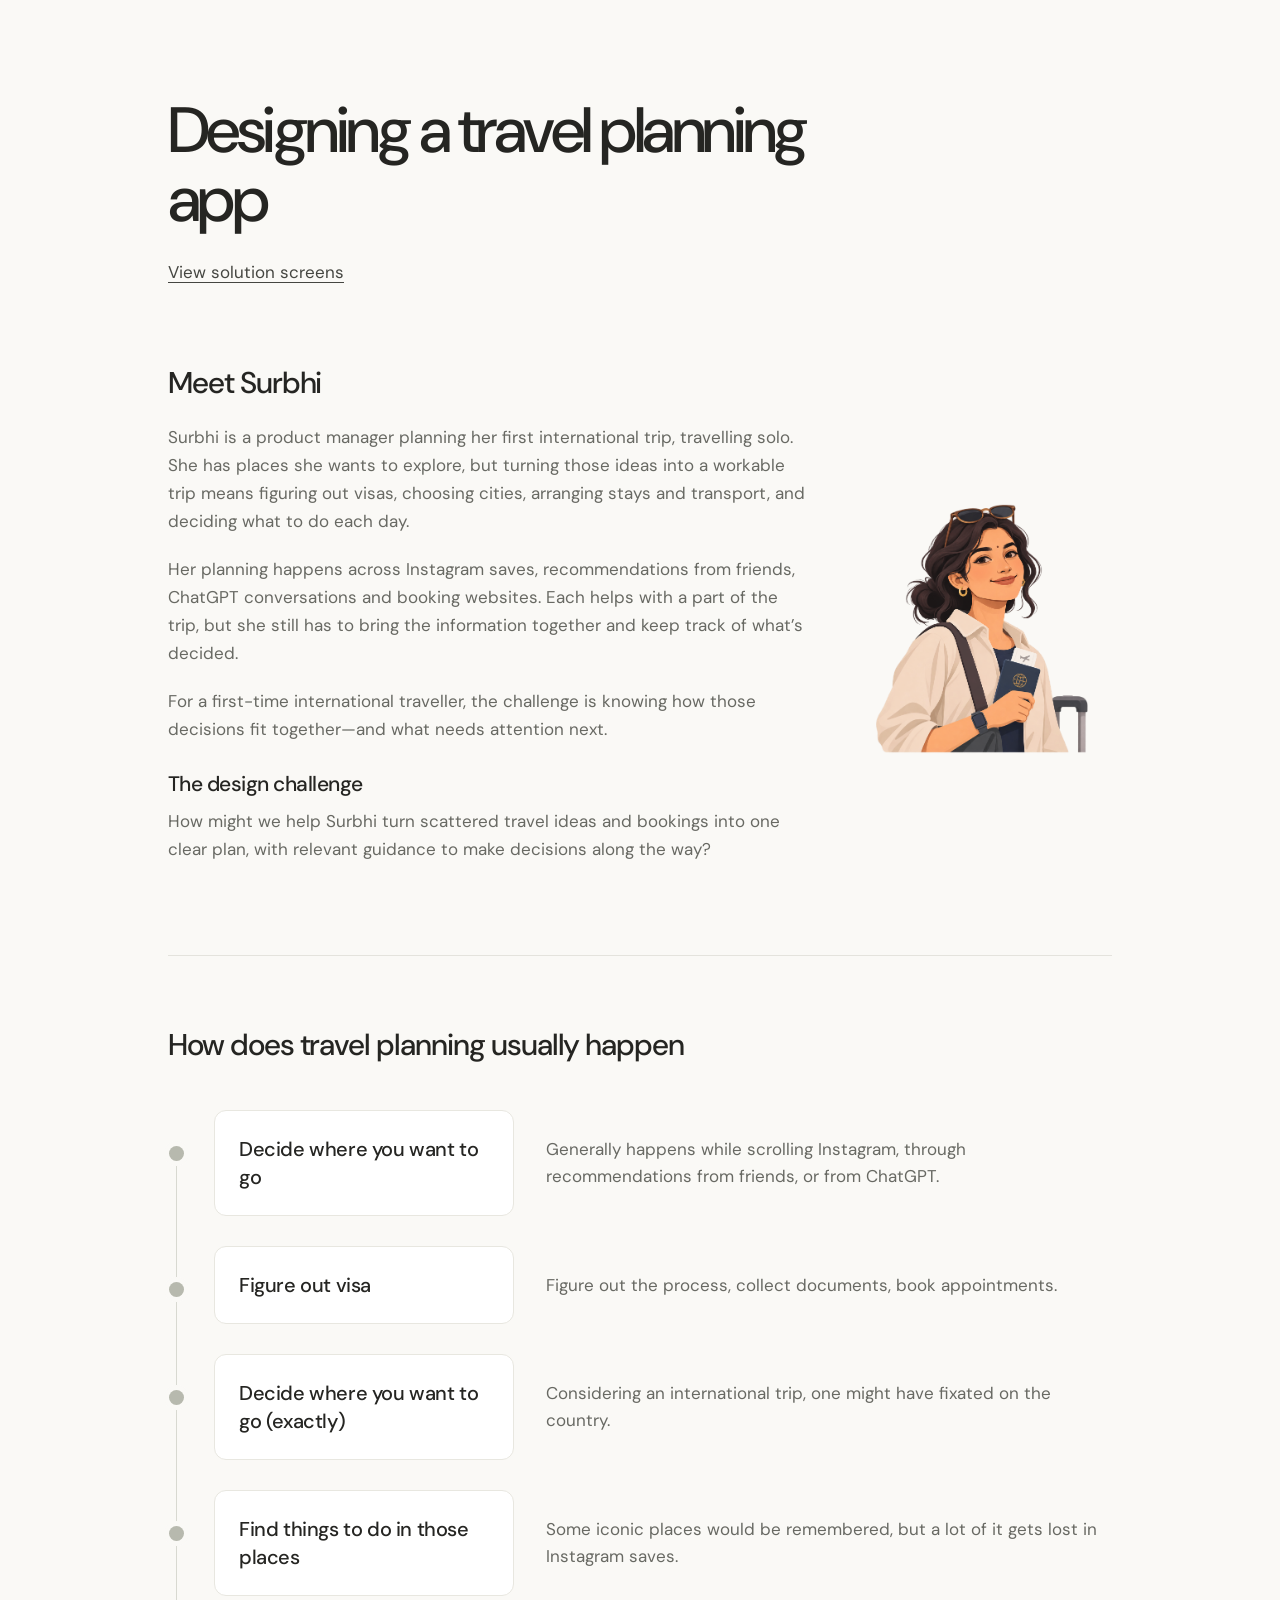
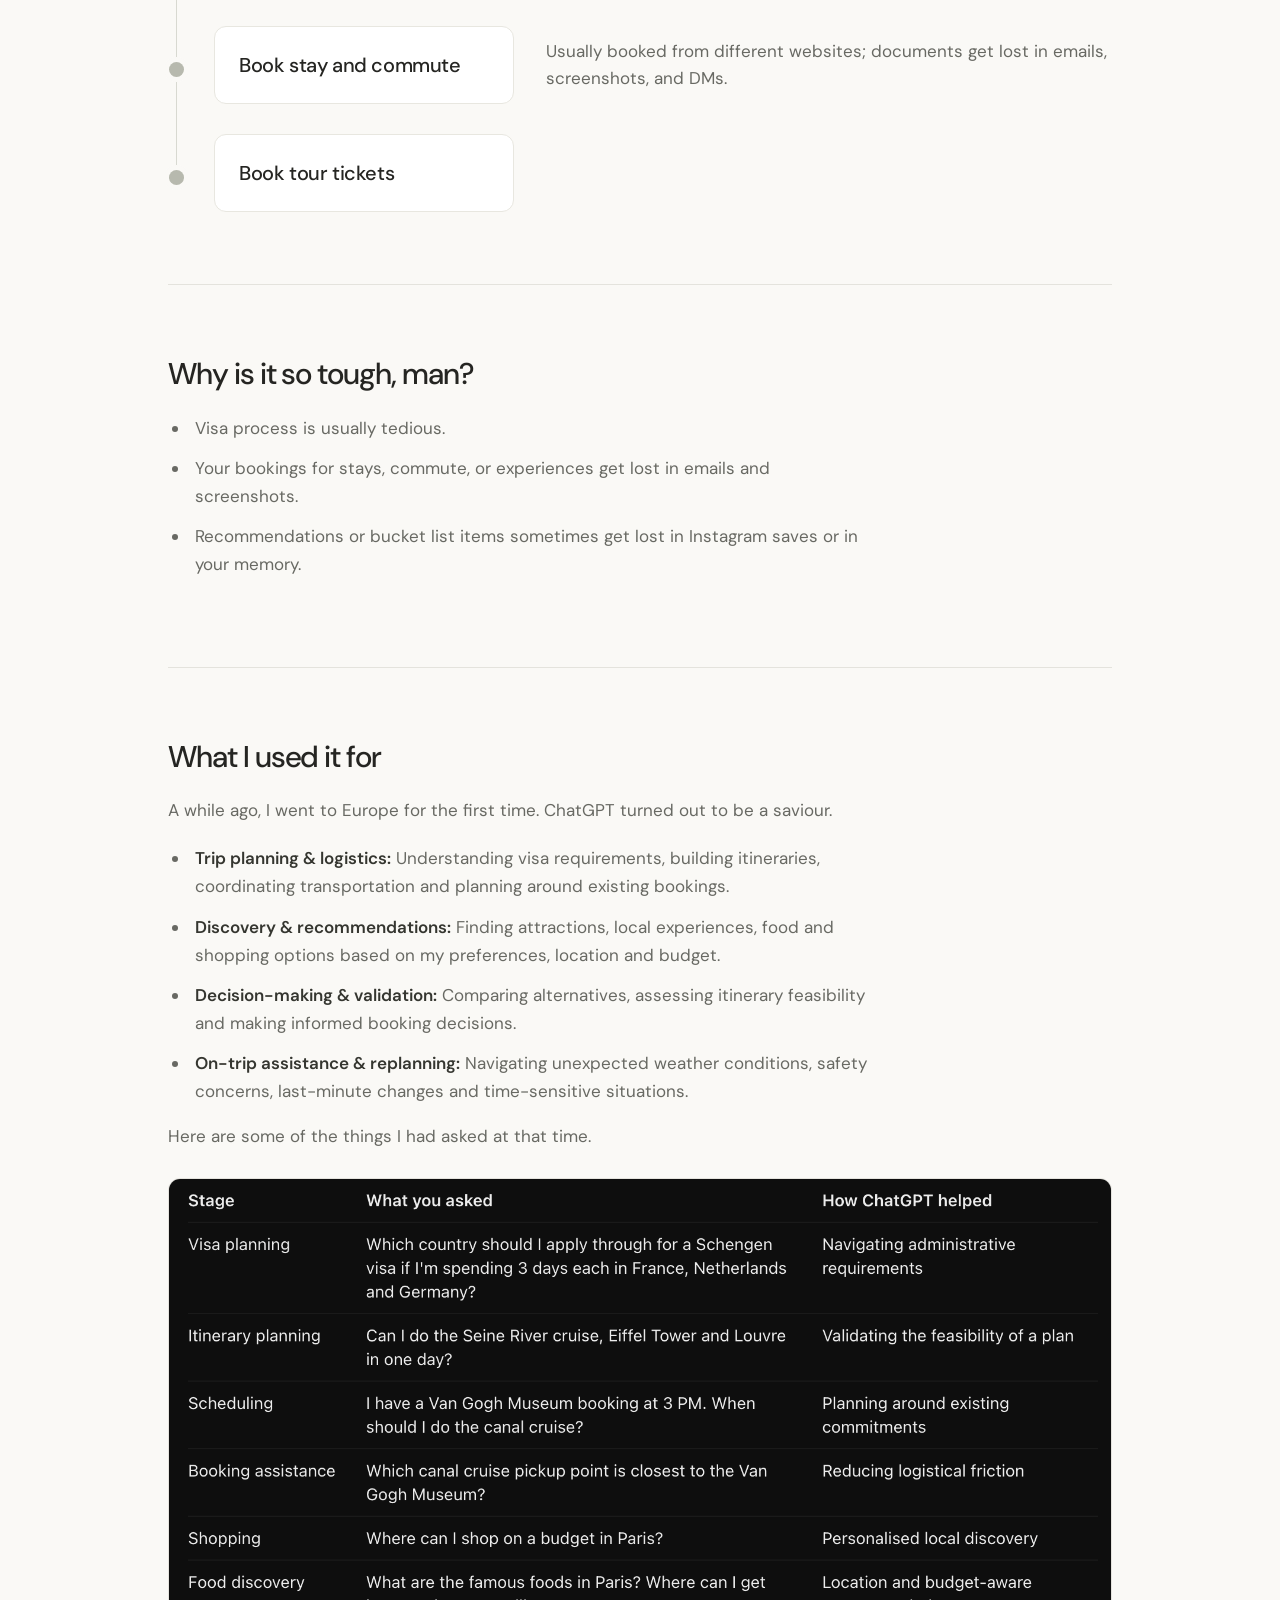
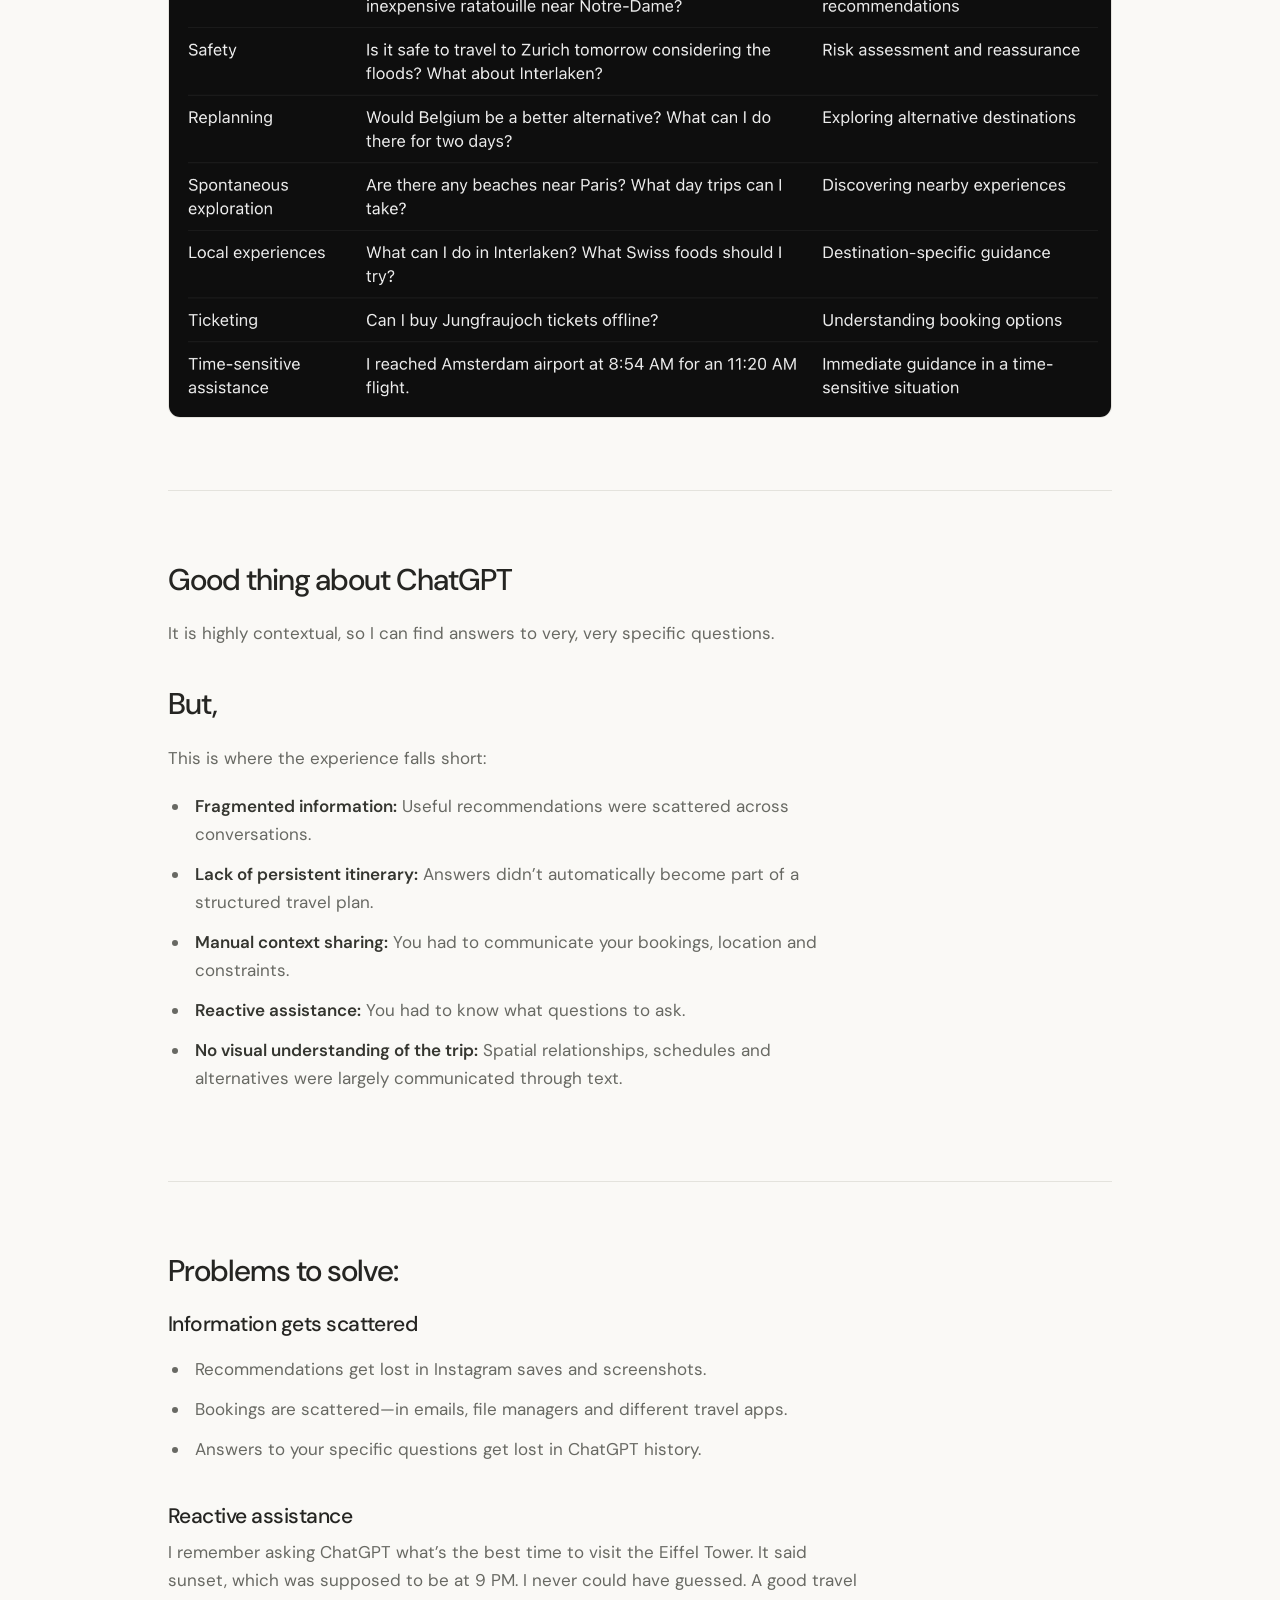
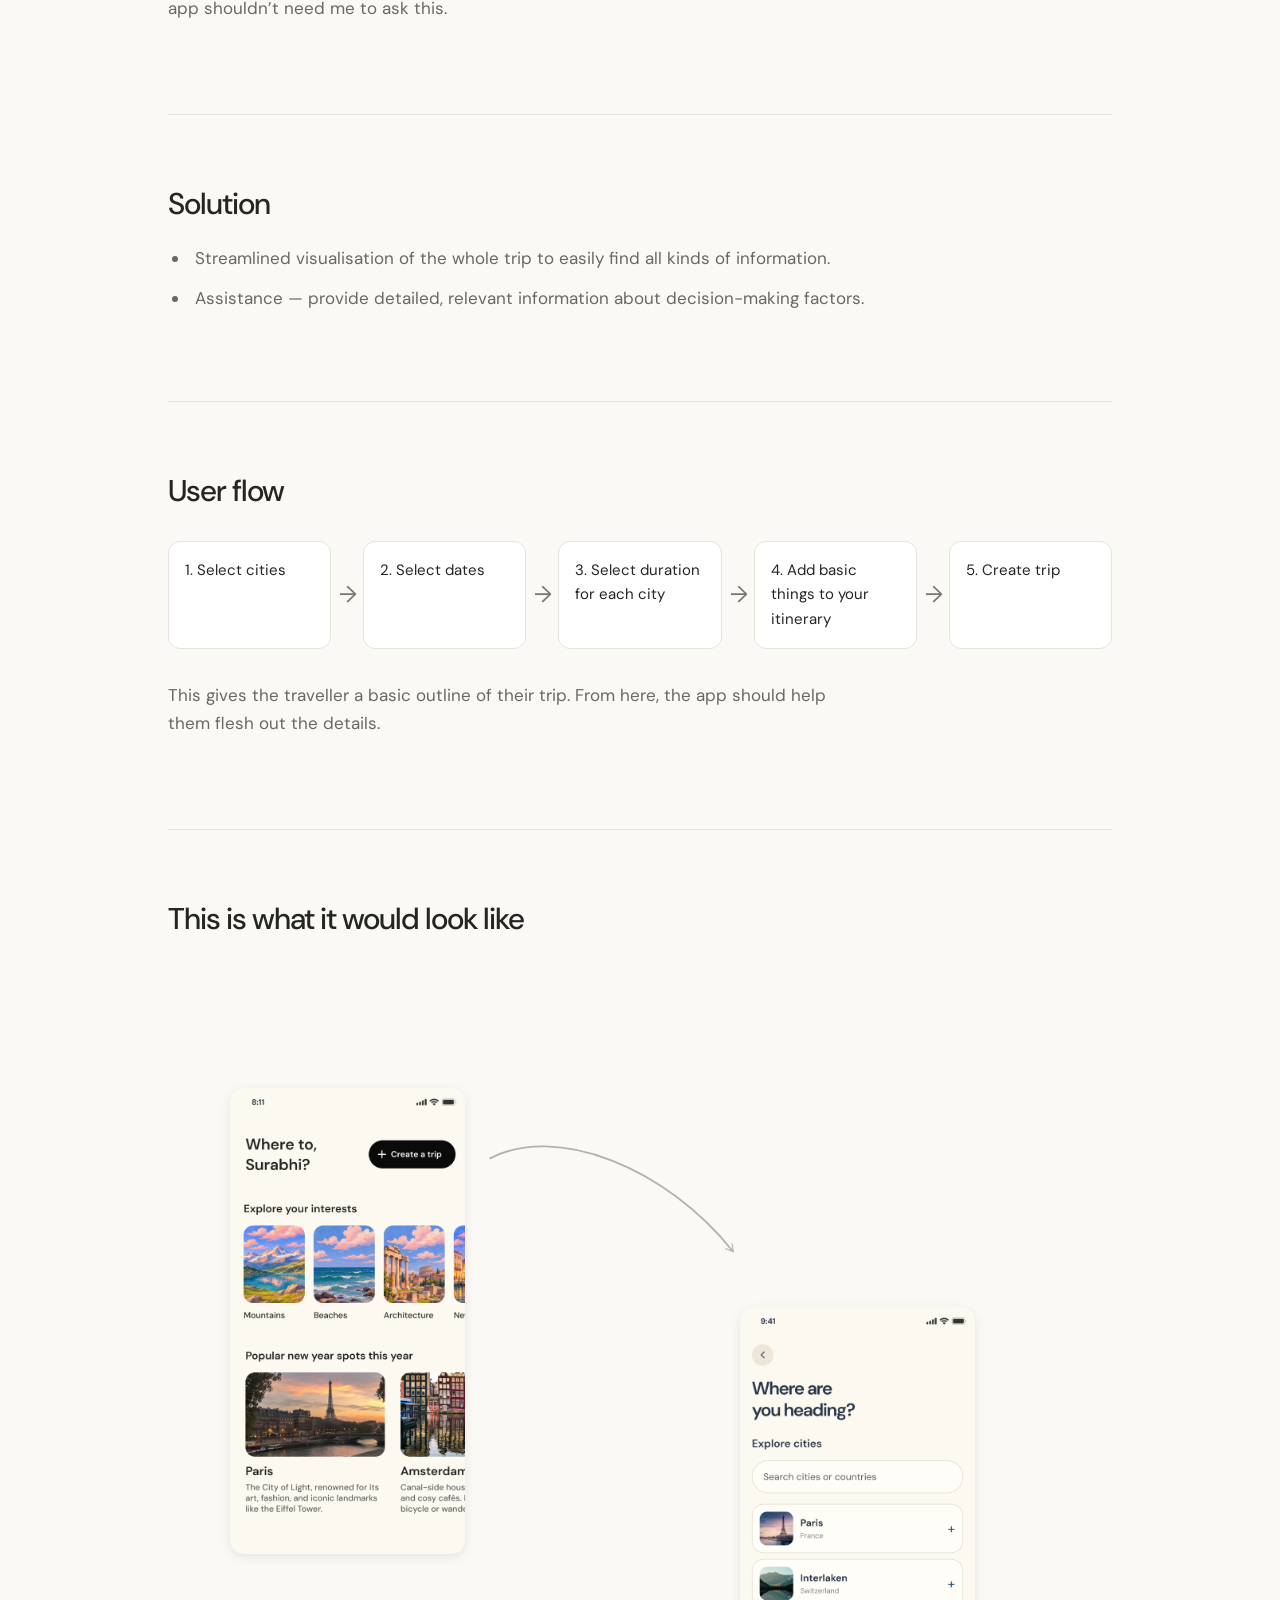
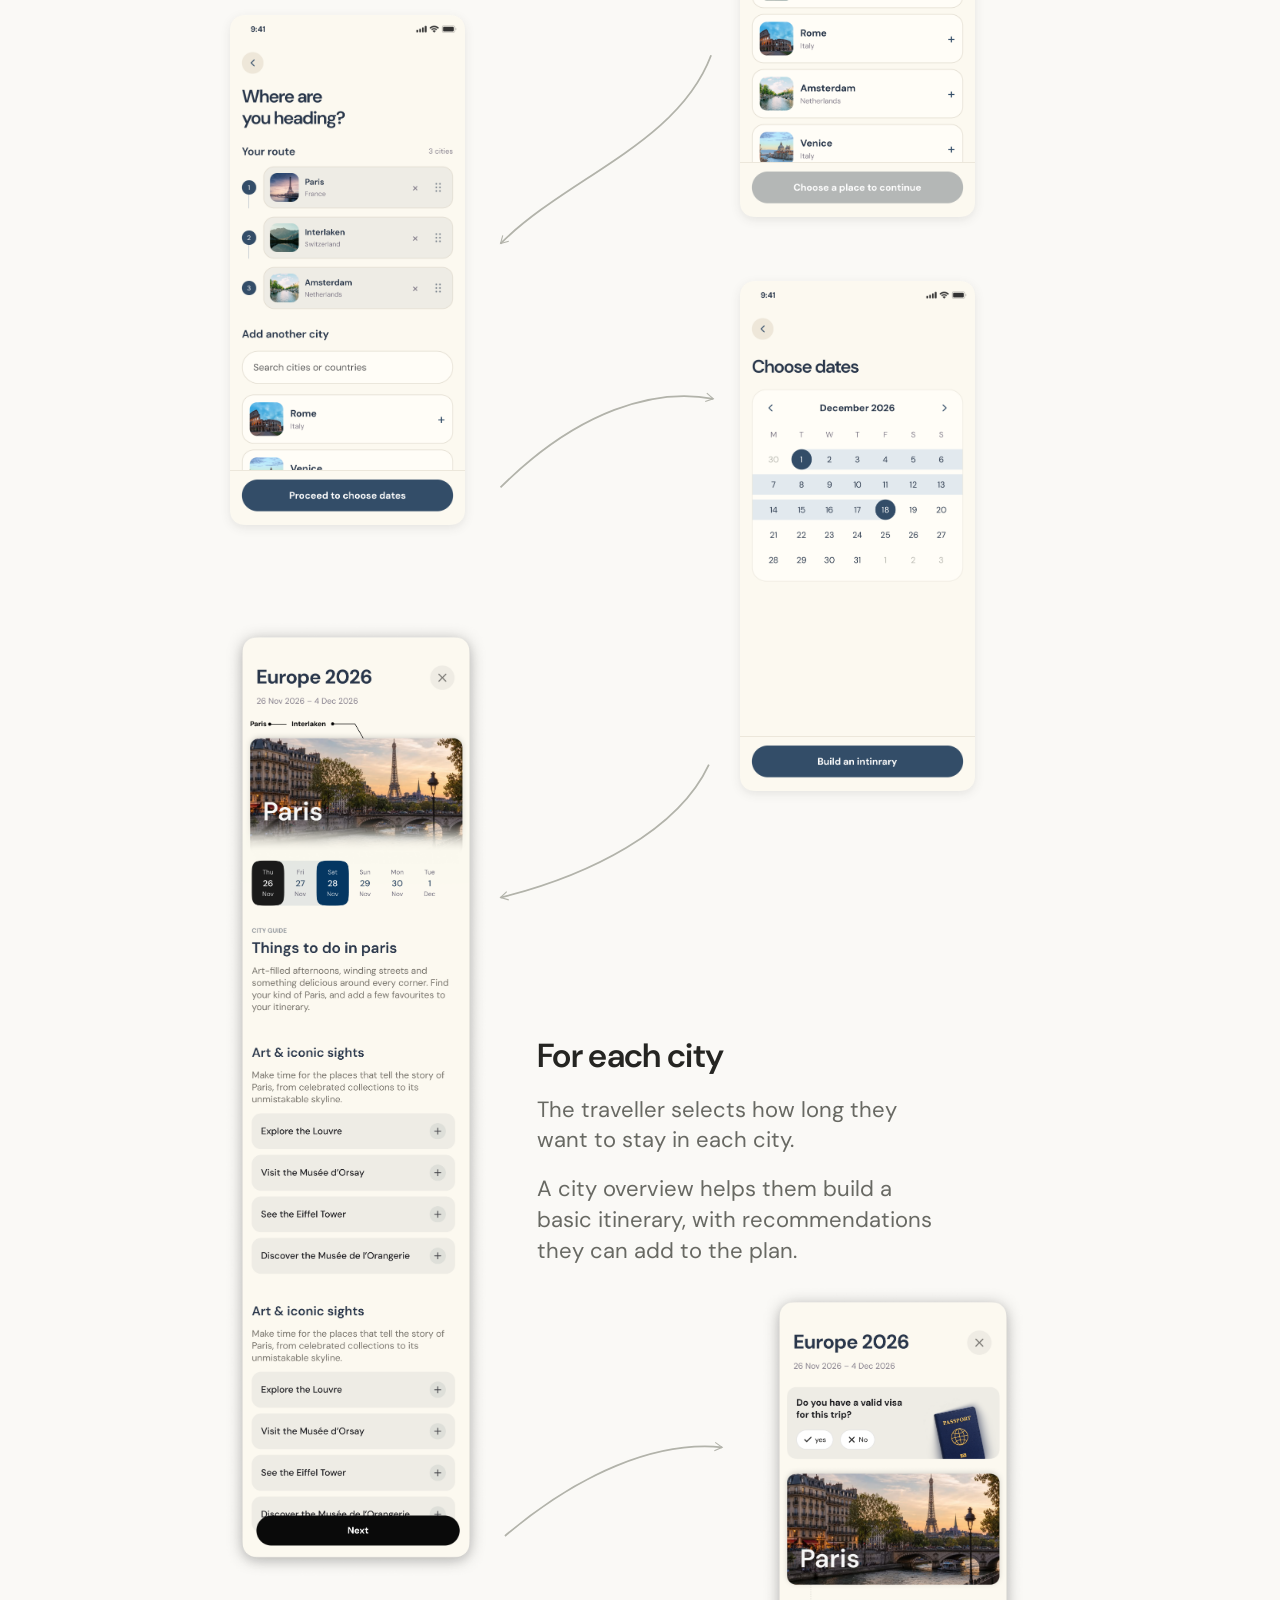
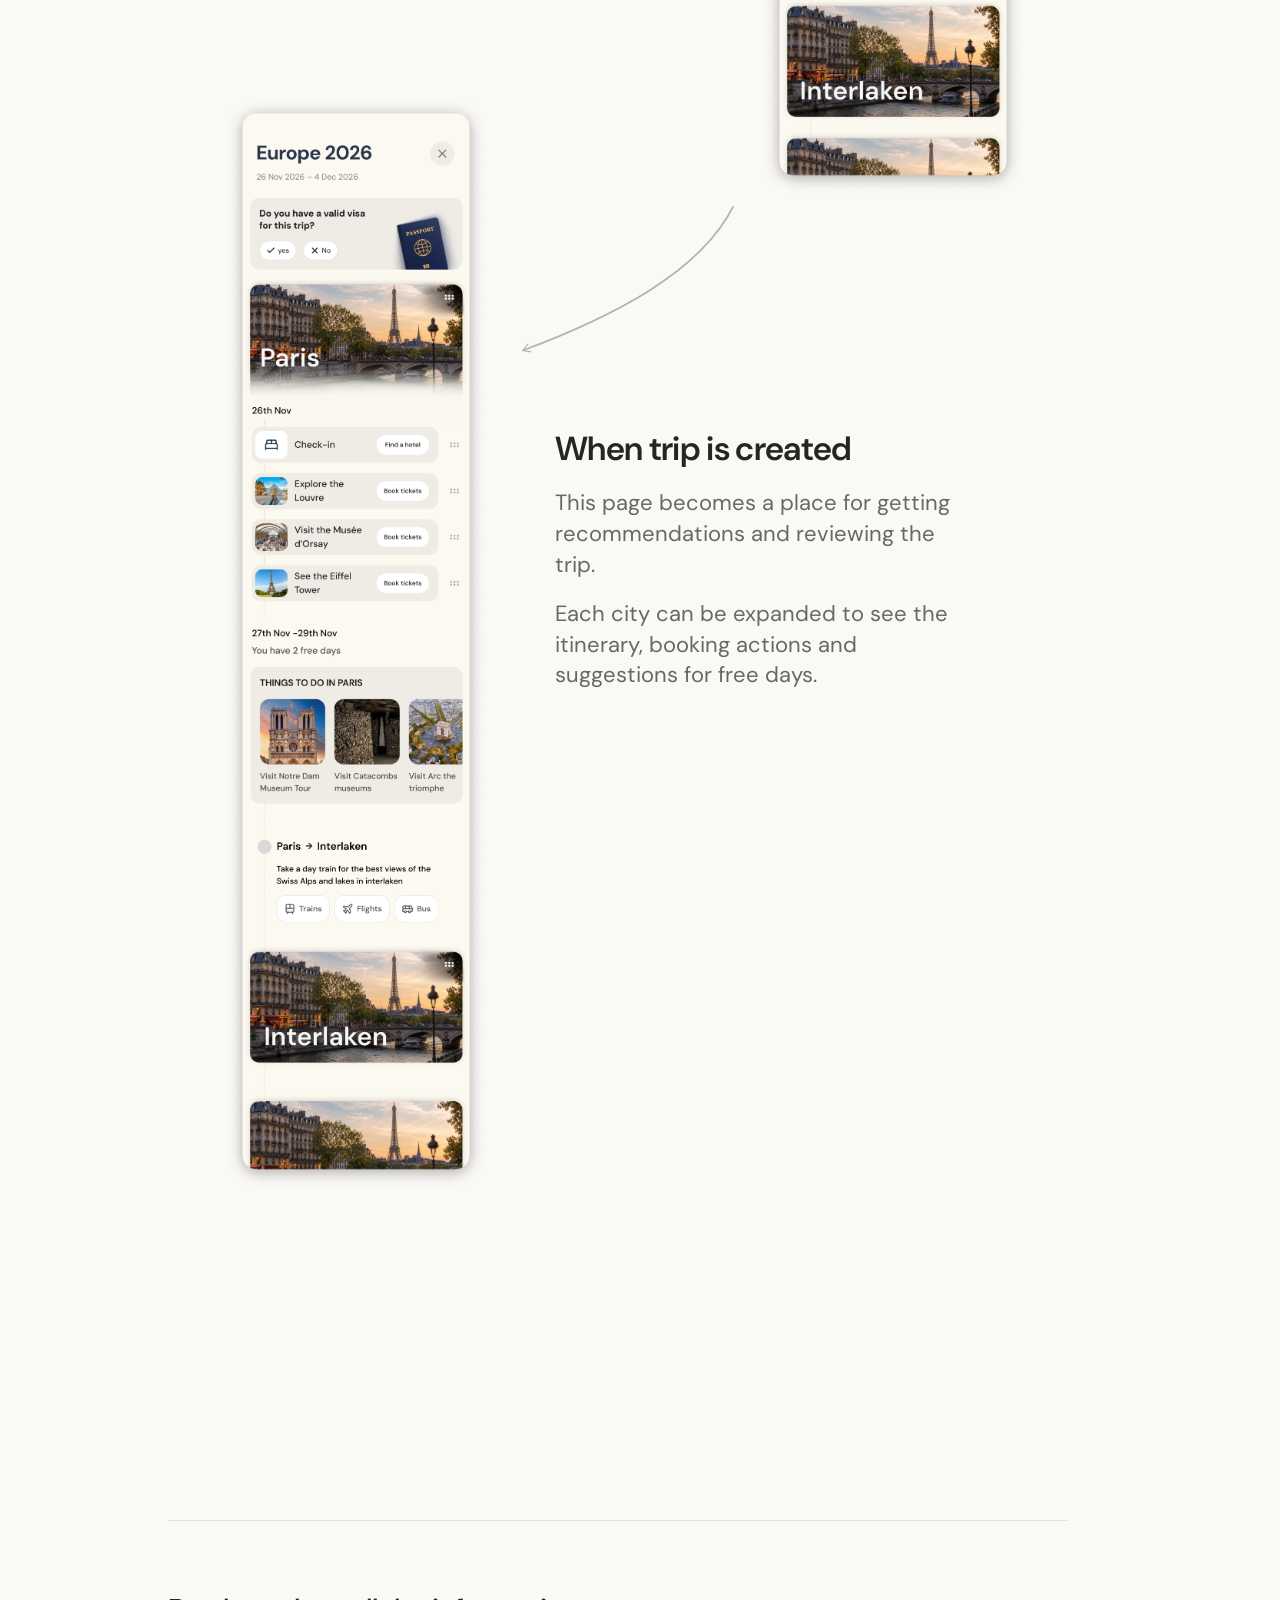
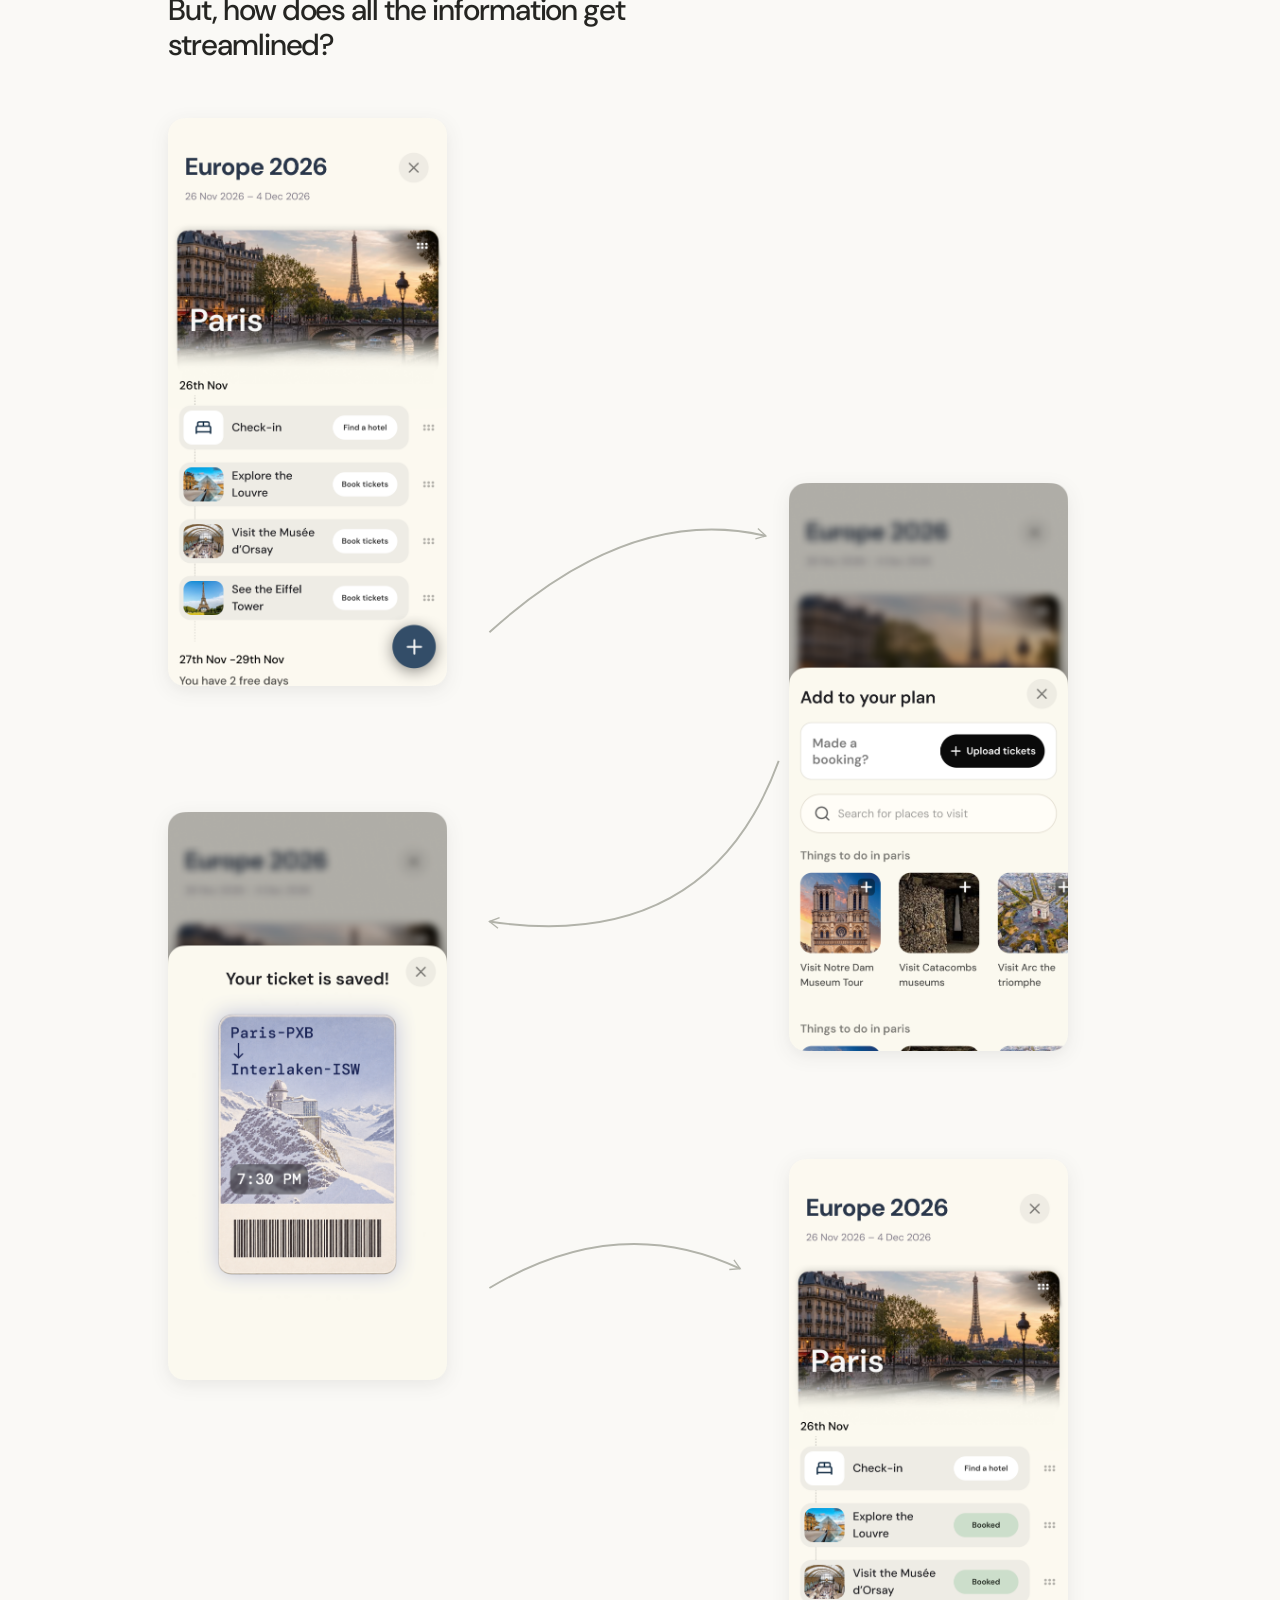
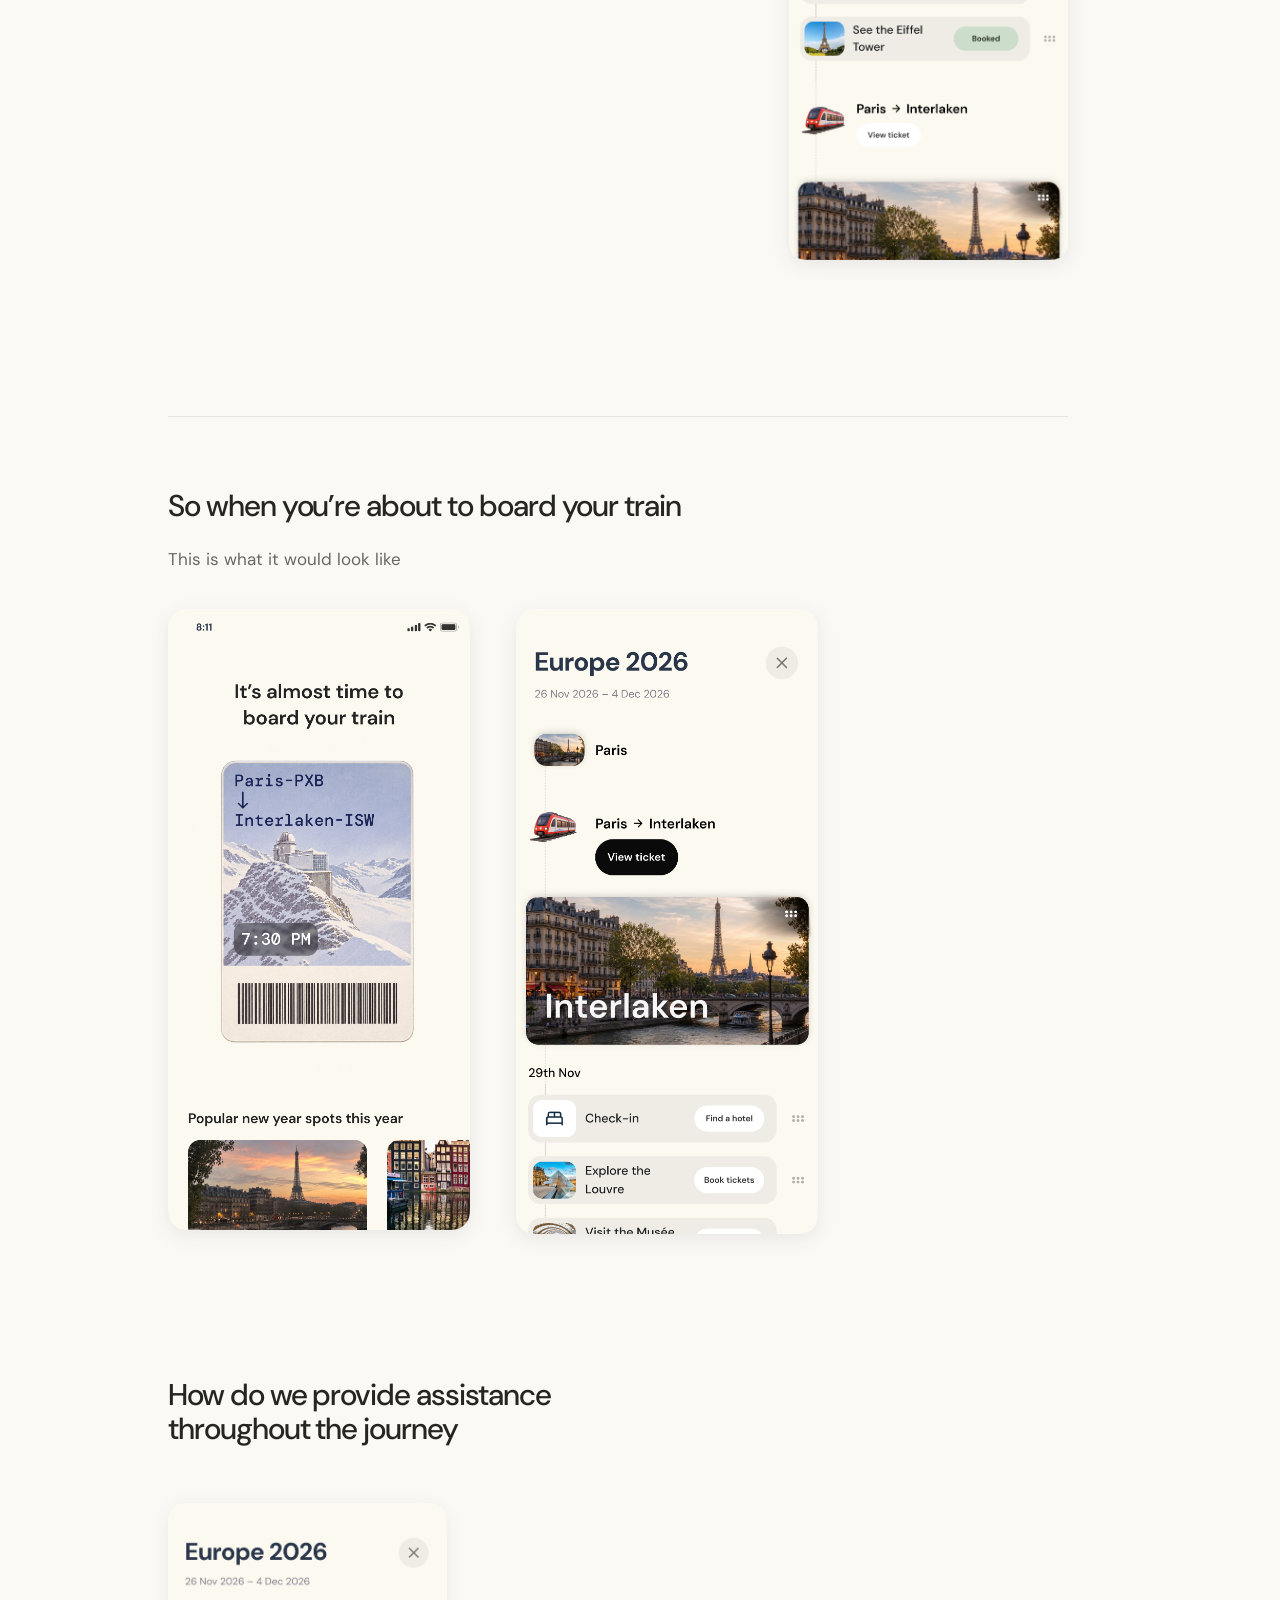
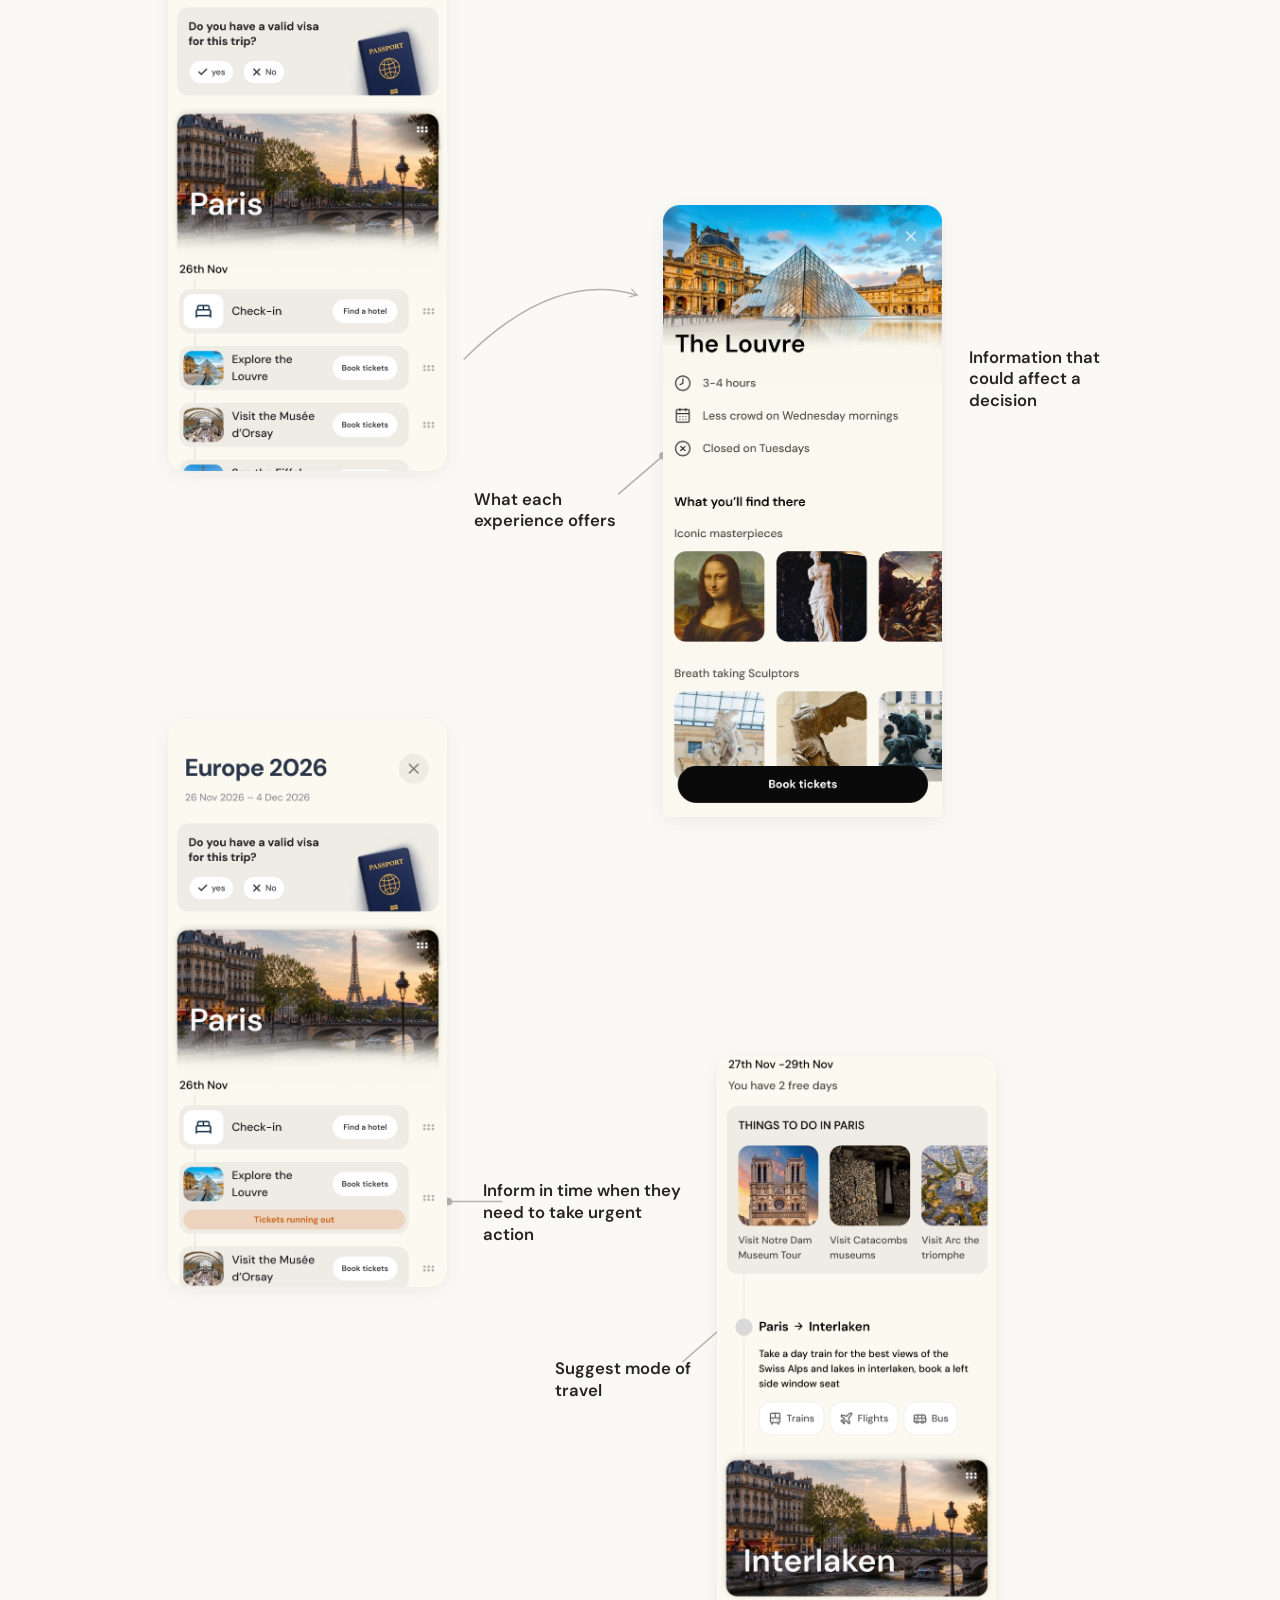
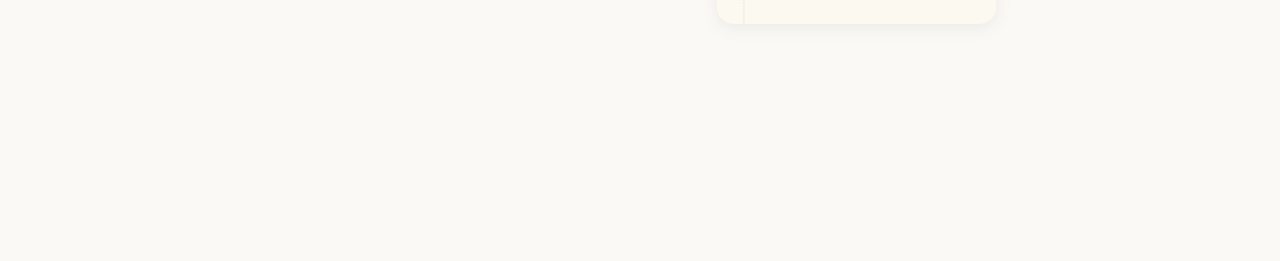
==== commit c9725967: "Add contextual assistance section to Away case study" ====
--- a/work/away/index.html
+++ b/work/away/index.html
@@ -4,7 +4,7 @@
 <meta charset="utf-8">
 <meta name="viewport" content="width=device-width, initial-scale=1">
 <title>Away · Designing a travel planning app</title>
-<link rel="stylesheet" href="style.css?v=20261127-booking-v2">
+<link rel="stylesheet" href="style.css?v=20261127-assistance">
 </head>
 <body>
 <a class="skip" href="#overview">Skip to case study</a>
@@ -38,7 +38,7 @@
 <section id="solution"><h2>Solution</h2><ul><li>Streamlined visualisation of the whole trip to easily find all kinds of information.</li><li>Assistance — provide detailed, relevant information about decision-making factors.</li></ul></section>
 
 <section id="user-flow"><h2>User flow</h2><ol class="setup-flow"><li>Select cities</li><li>Select dates</li><li>Select duration for each city</li><li>Add basic things to your itinerary</li><li>Create trip</li></ol><p>This gives the traveller a basic outline of their trip. From here, the app should help them flesh out the details.</p></section><section id="proposed-experience"><h2>This is what it would look like</h2><div class="reference-flow"><a class="reference-screen ref-home" style="--x:28;--y:54;--w:106" href="assets/solution-homepage.png" target="_blank" rel="noopener"><img src="assets/solution-homepage.png" width="1179" height="2340" alt="home travel planning screen" loading="eager"></a><a class="reference-screen ref-cities" style="--x:258;--y:153;--w:106" href="assets/solution-cities.png" target="_blank" rel="noopener"><img src="assets/solution-cities.png" width="1179" height="2556" alt="cities travel planning screen" loading="eager"></a><a class="reference-screen ref-route" style="--x:28;--y:292;--w:106" href="assets/solution-ordered-route.png" target="_blank" rel="noopener"><img src="assets/solution-ordered-route.png" width="1179" height="2556" alt="Selected cities in travel order: Paris, Interlaken and Amsterdam" loading="eager"></a><a class="reference-screen ref-dates" style="--x:258;--y:412;--w:106" href="assets/solution-dates-selected.png" target="_blank" rel="noopener"><img src="assets/solution-dates-selected.png" width="1179" height="2556" alt="dates travel planning screen" loading="eager"></a><a class="reference-screen ref-paris" style="--x:25;--y:565;--w:120" href="assets/solution-paris.png" target="_blank" rel="noopener"><img src="assets/solution-paris.png" width="1383" height="4986" alt="paris travel planning screen" loading="eager"></a><a class="reference-screen ref-collapsed" style="--x:267;--y:865;--w:120" href="assets/trip-collapsed.png" target="_blank" rel="noopener"><img src="assets/trip-collapsed.png" width="1383" height="2661" alt="collapsed travel planning screen" loading="eager"></a><a class="reference-screen ref-expanded" style="--x:25;--y:1050;--w:120" href="assets/trip-expanded.png" target="_blank" rel="noopener"><img src="assets/trip-expanded.png" width="1383" height="5697" alt="expanded travel planning screen" loading="eager"></a><div class="reference-copy copy-city"><h3>For each city</h3><p>The traveller selects how long they want to stay in each city.</p><p>A city overview helps them build a basic itinerary, with recommendations they can add to the plan.</p></div><div class="reference-copy copy-trip"><h3>When trip is created</h3><p>This page becomes a place for getting recommendations and reviewing the trip.</p><p>Each city can be expanded to see the itinerary, booking actions and suggestions for free days.</p></div><svg class="reference-arrows" viewBox="0 0 406 1660" aria-hidden="true"><defs><marker id="reference-tip" viewBox="0 0 10 10" refX="8" refY="5" markerWidth="6" markerHeight="6" orient="auto"><path d="M1 1L8 5L1 9" fill="none" stroke="#b2b3aa"/></marker></defs><g fill="none" stroke="#b2b3aa" stroke-width=".8" marker-end="url(#reference-tip)"><path d="M145 86 C175 70 225 90 255 128"/><path d="M245 310 C230 350 180 365 150 395"/><path d="M150 505 C185 470 220 460 246 465"/><path d="M244 630 C230 660 190 680 150 690"/><path d="M152 978 C185 950 220 935 250 938"/><path d="M255 1100 C240 1130 200 1150 160 1165"/></g></svg></div></section>
-<section id="streamlined-information"><h2>But, how does all the information get streamlined?</h2><div class="booking-flow"><a class="booking-screen" style="--x:0;--y:0;--w:31" href="assets/booking-start.png" target="_blank" rel="noopener"><img src="assets/booking-start.png" width="1179" height="2400" alt="booking start" loading="eager"></a><a class="booking-screen" style="--x:69;--y:20;--w:31" href="assets/booking-add.png" target="_blank" rel="noopener"><img src="assets/booking-add.png" width="1179" height="2400" alt="booking add" loading="eager"></a><a class="booking-screen" style="--x:0;--y:38;--w:31" href="assets/booking-saved.png" target="_blank" rel="noopener"><img src="assets/booking-saved.png" width="1179" height="2400" alt="booking saved" loading="eager"></a><a class="booking-screen" style="--x:69;--y:57;--w:31" href="assets/booking-complete.png" target="_blank" rel="noopener"><img src="assets/booking-complete.png" width="1179" height="2964" alt="booking complete" loading="eager"></a><svg viewBox="0 0 700 1400" class="booking-arrows" aria-hidden="true"><defs><marker id="booking-tip" viewBox="0 0 10 10" refX="8" refY="5" markerWidth="7" markerHeight="7" orient="auto"><path d="M1 1L8 5L1 9" fill="none" stroke="#b2b3aa"/></marker></defs><g fill="none" stroke="#b2b3aa" stroke-width="1.5" marker-end="url(#booking-tip)"><path d="M250 390 Q360 290 465 315"/><path d="M475 490 Q420 640 250 615"/><path d="M250 900 Q350 840 445 885"/></g></svg></div></section><section id="train-boarding"><h2>So when you’re about to board your train</h2><p>This is what it would look like</p><div class="boarding-pair"><a href="assets/boarding-home.png" target="_blank" rel="noopener"><img src="assets/boarding-home.png" width="1179" height="2421" alt="Train boarding home screen" loading="eager"></a><a href="assets/boarding-trip.png" target="_blank" rel="noopener"><img src="assets/boarding-trip.png" width="1179" height="2436" alt="Train boarding trip screen" loading="eager"></a></div></section><section id="working-prototype" hidden><h2>Try the experience</h2><p>The working prototype takes the traveller from choosing destinations and dates to planning each city and reviewing the trip. Activities selected during city planning appear in the route overview.</p><p><a href="prototype/index.html" target="_blank" rel="noopener">Open the interactive prototype</a></p><div class="prototype-stage"><iframe src="prototype/index.html?screen=home&amp;embed=1" title="Away interactive travel planning prototype" loading="lazy"></iframe></div><p class="caption">Start with Create a trip, choose cities and dates, then plan each stop. This is a demo with browser-local saving; booking actions and visa assistance shown in the Figma explorations are not live integrations.</p></section>
+<section id="streamlined-information"><h2>But, how does all the information get streamlined?</h2><div class="booking-flow"><a class="booking-screen" style="--x:0;--y:0;--w:31" href="assets/booking-start.png" target="_blank" rel="noopener"><img src="assets/booking-start.png" width="1179" height="2400" alt="booking start" loading="eager"></a><a class="booking-screen" style="--x:69;--y:20;--w:31" href="assets/booking-add.png" target="_blank" rel="noopener"><img src="assets/booking-add.png" width="1179" height="2400" alt="booking add" loading="eager"></a><a class="booking-screen" style="--x:0;--y:38;--w:31" href="assets/booking-saved.png" target="_blank" rel="noopener"><img src="assets/booking-saved.png" width="1179" height="2400" alt="booking saved" loading="eager"></a><a class="booking-screen" style="--x:69;--y:57;--w:31" href="assets/booking-complete.png" target="_blank" rel="noopener"><img src="assets/booking-complete.png" width="1179" height="2964" alt="booking complete" loading="eager"></a><svg viewBox="0 0 700 1400" class="booking-arrows" aria-hidden="true"><defs><marker id="booking-tip" viewBox="0 0 10 10" refX="8" refY="5" markerWidth="7" markerHeight="7" orient="auto"><path d="M1 1L8 5L1 9" fill="none" stroke="#b2b3aa"/></marker></defs><g fill="none" stroke="#b2b3aa" stroke-width="1.5" marker-end="url(#booking-tip)"><path d="M250 390 Q360 290 465 315"/><path d="M475 490 Q420 640 250 615"/><path d="M250 900 Q350 840 445 885"/></g></svg></div></section><section id="train-boarding"><h2>So when you’re about to board your train</h2><p>This is what it would look like</p><div class="boarding-pair"><a href="assets/boarding-home.png" target="_blank" rel="noopener"><img src="assets/boarding-home.png" width="1179" height="2421" alt="Train boarding home screen" loading="eager"></a><a href="assets/boarding-trip.png" target="_blank" rel="noopener"><img src="assets/boarding-trip.png" width="1179" height="2436" alt="Train boarding trip screen" loading="eager"></a></div></section><section id="journey-assistance"><h2>How do we provide assistance throughout the journey</h2><div class="assistance-flow"><a class="assistance-screen" style="--x:0;--y:0" href="assets/assistance-plan.png" target="_blank" rel="noopener"><img src="assets/assistance-plan.png" width="1179" height="2400" alt="assistance plan" loading="eager"></a><a class="assistance-screen" style="--x:55;--y:17" href="assets/assistance-louvre.png" target="_blank" rel="noopener"><img src="assets/assistance-louvre.png" width="1179" height="2586" alt="assistance louvre" loading="eager"></a><a class="assistance-screen" style="--x:0;--y:46" href="assets/assistance-alert.png" target="_blank" rel="noopener"><img src="assets/assistance-alert.png" width="1179" height="2400" alt="assistance alert" loading="eager"></a><a class="assistance-screen" style="--x:61;--y:65" href="assets/assistance-transport.png" target="_blank" rel="noopener"><img src="assets/assistance-transport.png" width="1179" height="2400" alt="assistance transport" loading="eager"></a><p class="assistance-label label-decision">Information that could affect a decision</p><p class="assistance-label label-experience">What each experience offers</p><p class="assistance-label label-urgent">Inform in time when they need to take urgent action</p><p class="assistance-label label-transport">Suggest mode of travel</p><svg class="assistance-arrows" viewBox="0 0 700 1380" aria-hidden="true"><defs><marker id="assistance-tip" viewBox="0 0 10 10" refX="8" refY="5" markerWidth="7" markerHeight="7" orient="auto"><path d="M1 1L8 5L1 9" fill="none" stroke="#b2b3aa"/></marker></defs><g fill="none" stroke="#b2b3aa" stroke-width="1.2"><path d="M230 355 Q300 285 365 305" marker-end="url(#assistance-tip)"/><path d="M565 365H600"/><path d="M385 430L350 460"/><path d="M218 1010H260"/><path d="M440 1100L400 1135"/></g><g fill="#b2b3aa"><circle cx="565" cy="365" r="3"/><circle cx="385" cy="430" r="3"/><circle cx="218" cy="1010" r="3"/><circle cx="440" cy="1100" r="3"/></g></svg></div></section><section id="working-prototype" hidden><h2>Try the experience</h2><p>The working prototype takes the traveller from choosing destinations and dates to planning each city and reviewing the trip. Activities selected during city planning appear in the route overview.</p><p><a href="prototype/index.html" target="_blank" rel="noopener">Open the interactive prototype</a></p><div class="prototype-stage"><iframe src="prototype/index.html?screen=home&amp;embed=1" title="Away interactive travel planning prototype" loading="lazy"></iframe></div><p class="caption">Start with Create a trip, choose cities and dates, then plan each stop. This is a demo with browser-local saving; booking actions and visa assistance shown in the Figma explorations are not live integrations.</p></section>
 </main></div>
 
 </body>
--- a/work/away/style.css
+++ b/work/away/style.css
@@ -49,3 +49,5 @@
 .section-visual{display:block;width:100%;height:auto;border-radius:8px}#streamlined-information,#train-boarding{max-width:900px}#train-boarding{border-bottom:0}
 
 .booking-flow{position:relative;width:100%;aspect-ratio:700/1420;margin-top:56px}.booking-screen{position:absolute;left:calc(var(--x)*1%);top:calc(var(--y)*1%);width:calc(var(--w)*1%);z-index:1}.booking-screen img,.boarding-pair img{display:block;width:100%;height:auto;filter:drop-shadow(0 5px 9px #25252215)}.booking-arrows{position:absolute;inset:0;width:100%;height:100%;pointer-events:none}.boarding-pair{display:grid;grid-template-columns:1fr 1fr;gap:7%;max-width:650px;margin-top:36px;align-items:start}#streamlined-information h2,#train-boarding h2{max-width:600px}
+
+#journey-assistance{max-width:900px;border-bottom:0}#journey-assistance h2{max-width:530px}.assistance-flow{position:relative;aspect-ratio:700/1380;container-type:inline-size;margin-top:56px}.assistance-screen{position:absolute;left:calc(var(--x)*1%);top:calc(var(--y)*1%);width:31%;z-index:1}.assistance-screen img{display:block;width:100%;height:auto;filter:drop-shadow(0 4px 8px #25252212)}.assistance-label{position:absolute;font-size:1.85cqw;font-weight:600;line-height:1.3;color:#252522;z-index:2}.label-decision{left:89%;top:25%;width:18%}.label-experience{left:34%;top:33%;width:19%}.label-urgent{left:35%;top:72%;width:23%}.label-transport{left:43%;top:82%;width:17%}.assistance-arrows{position:absolute;inset:0;width:100%;height:100%;pointer-events:none}@media(max-width:600px){.assistance-label{font-size:2.2cqw}.label-decision{left:87%;width:16%}}
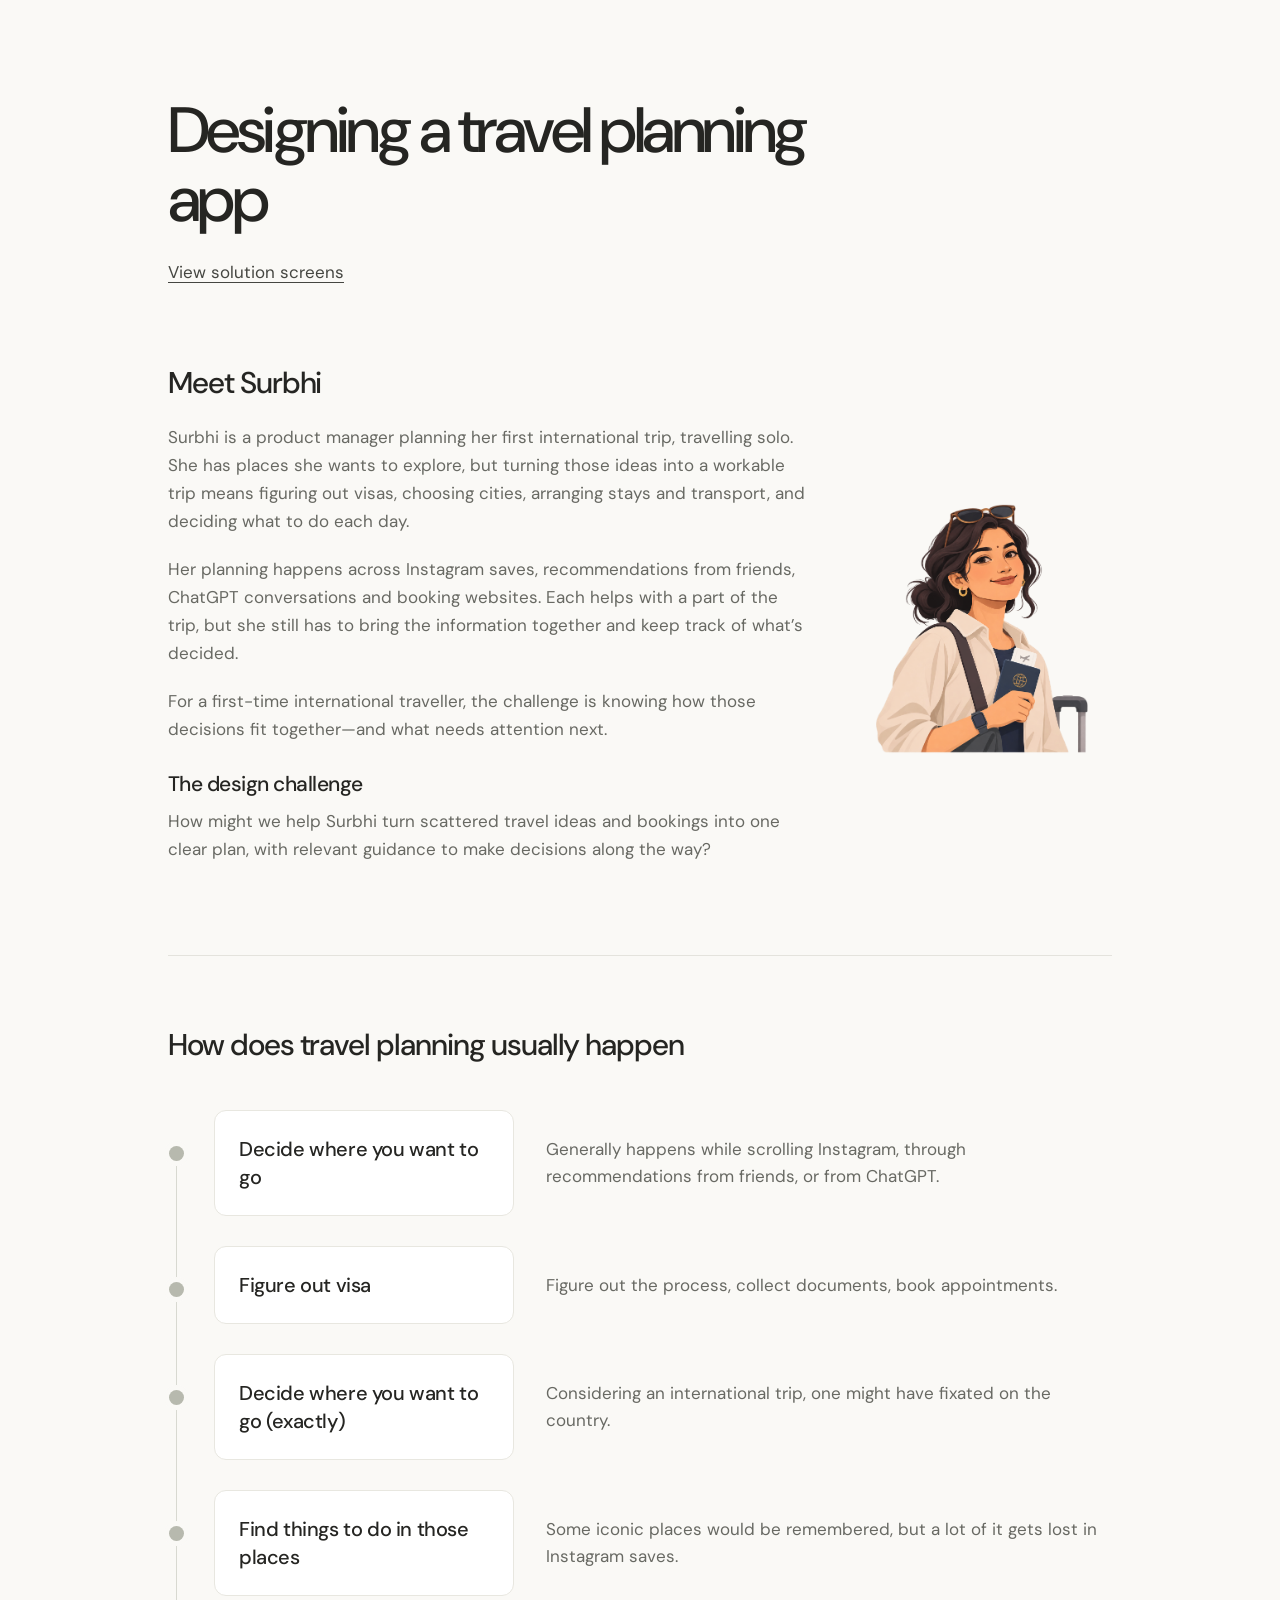
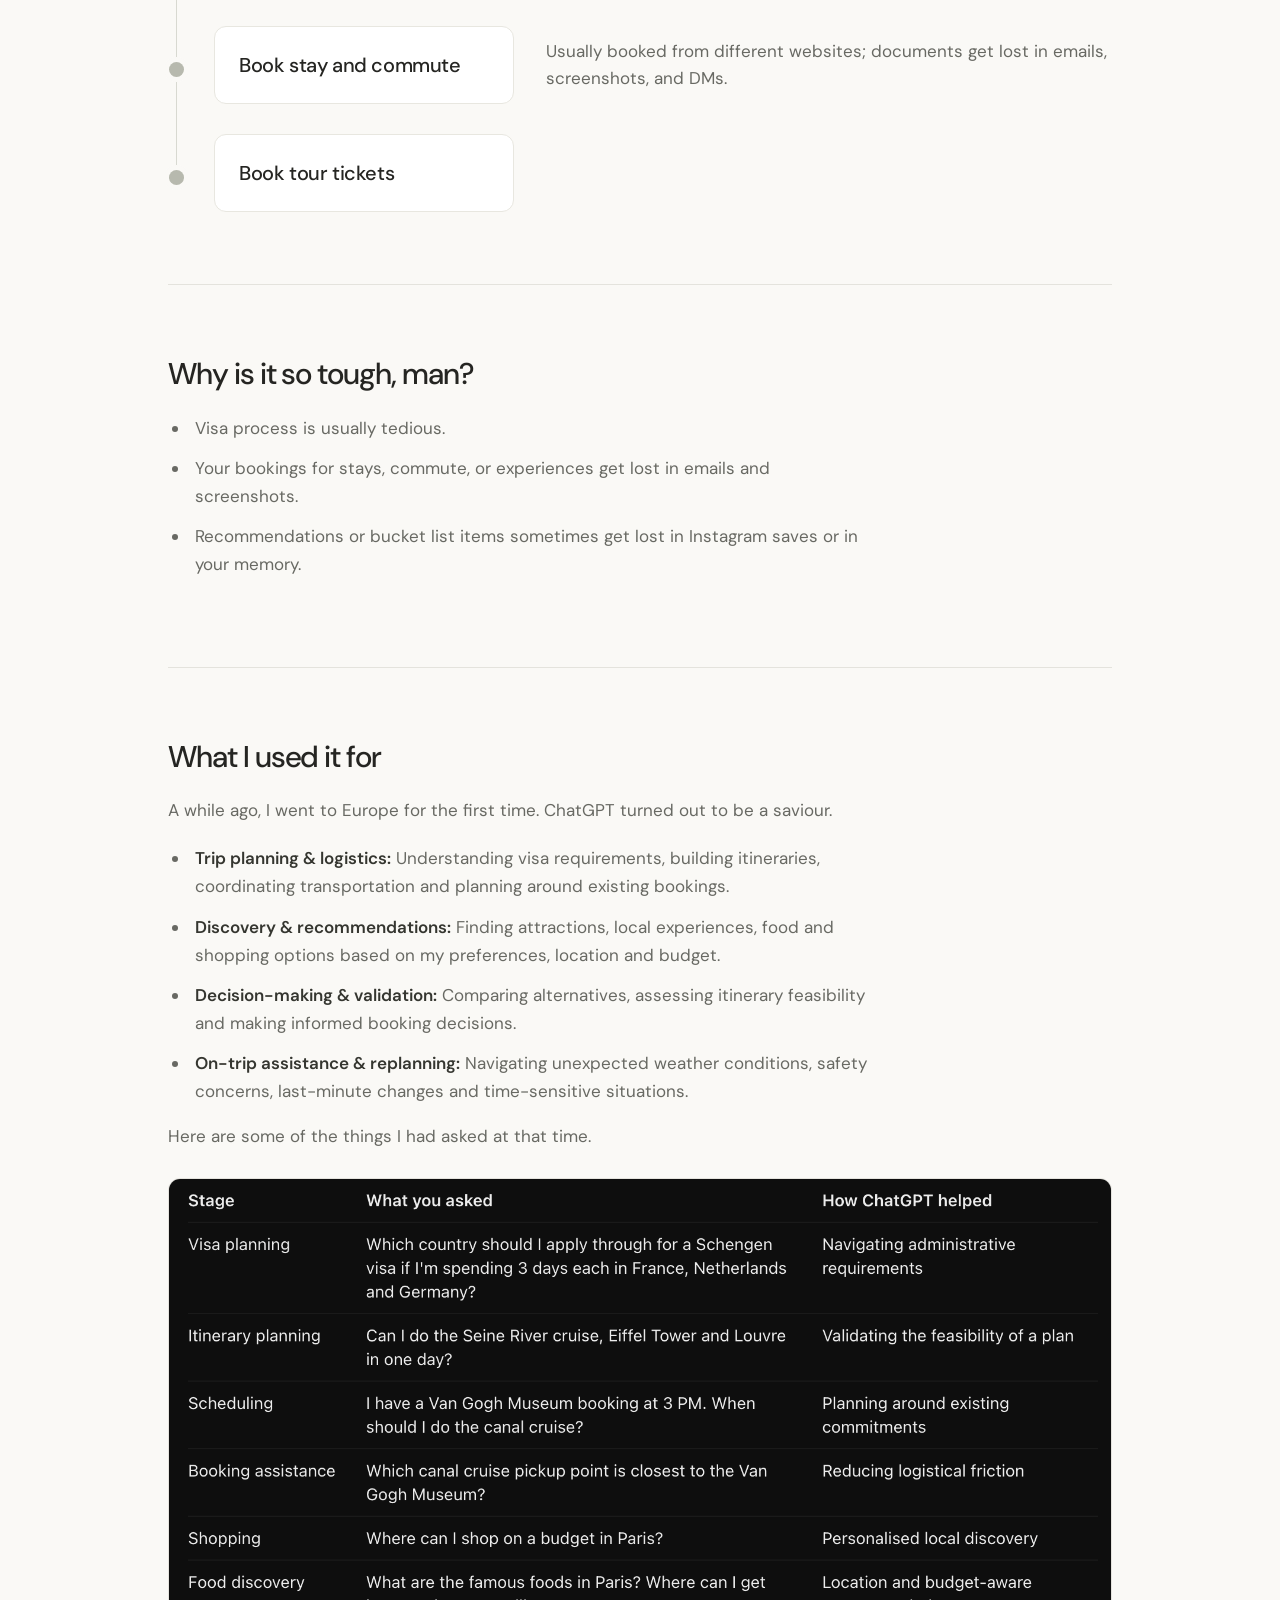
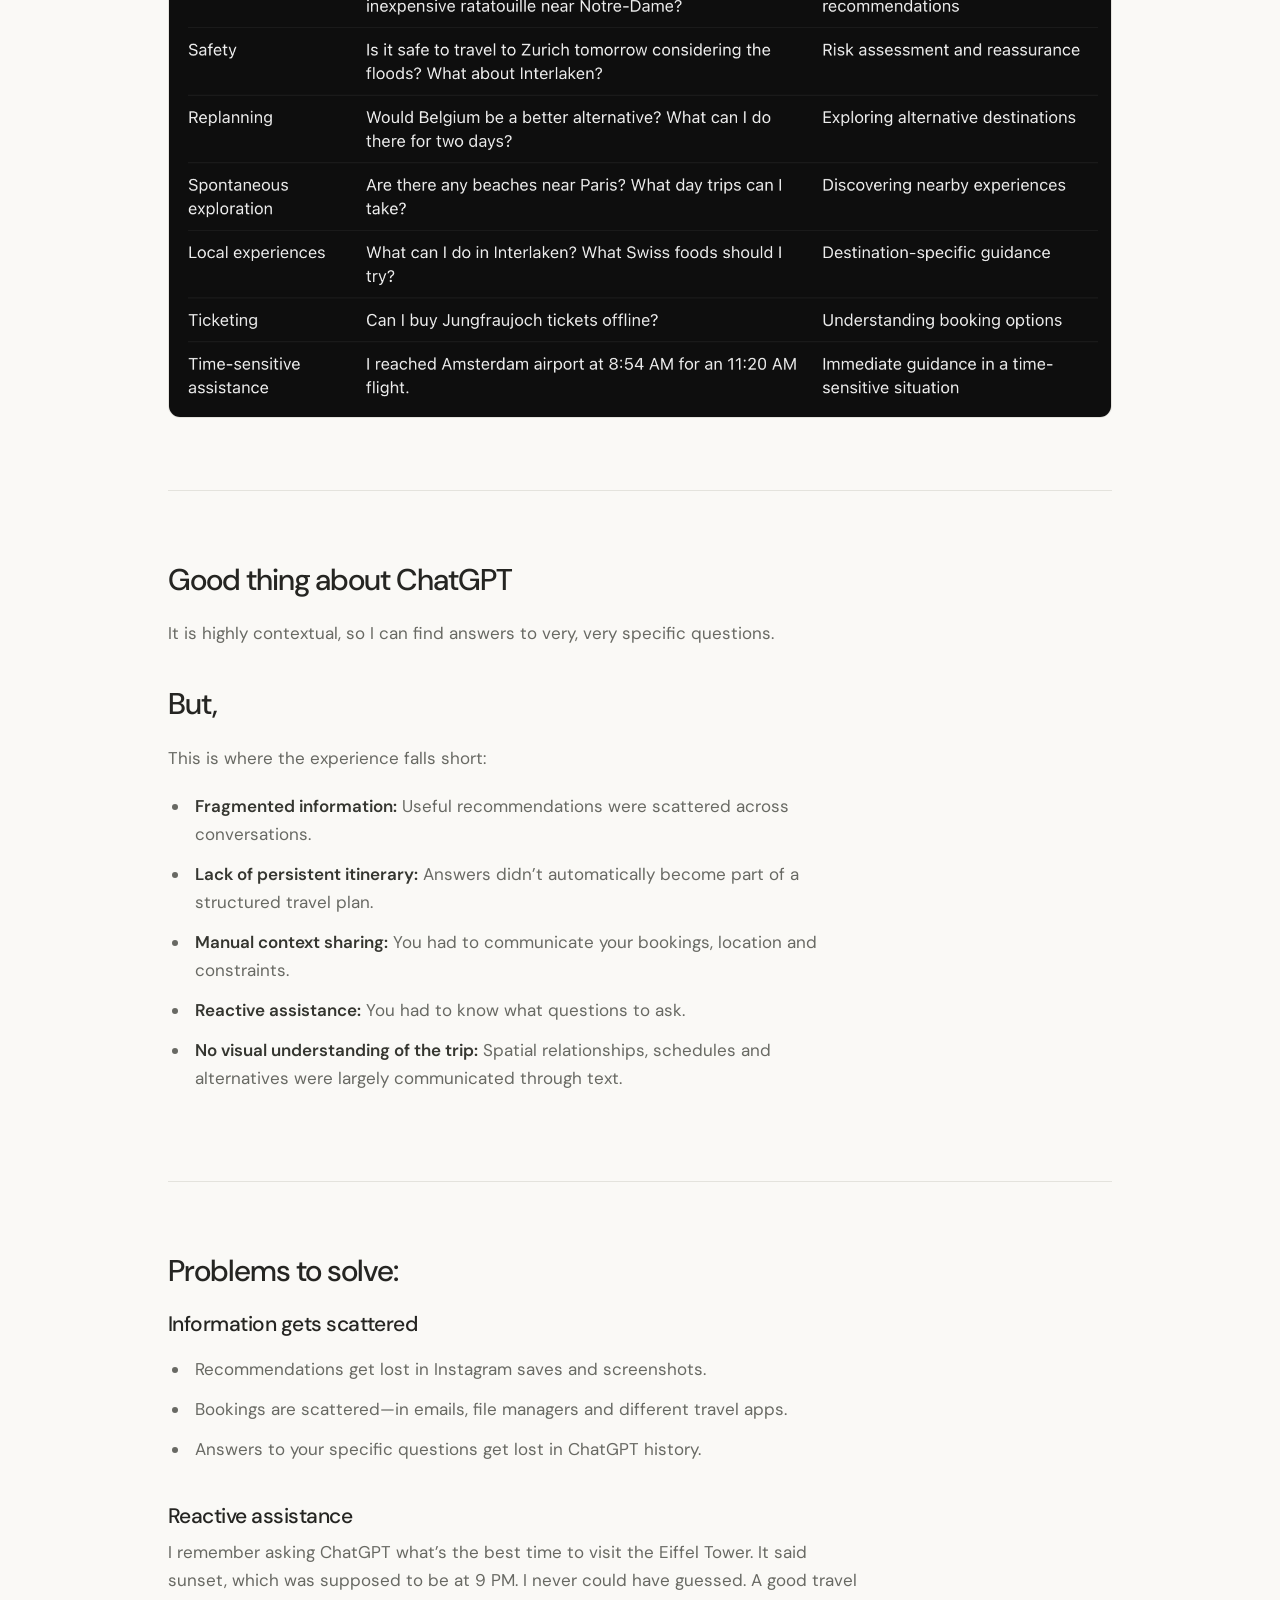
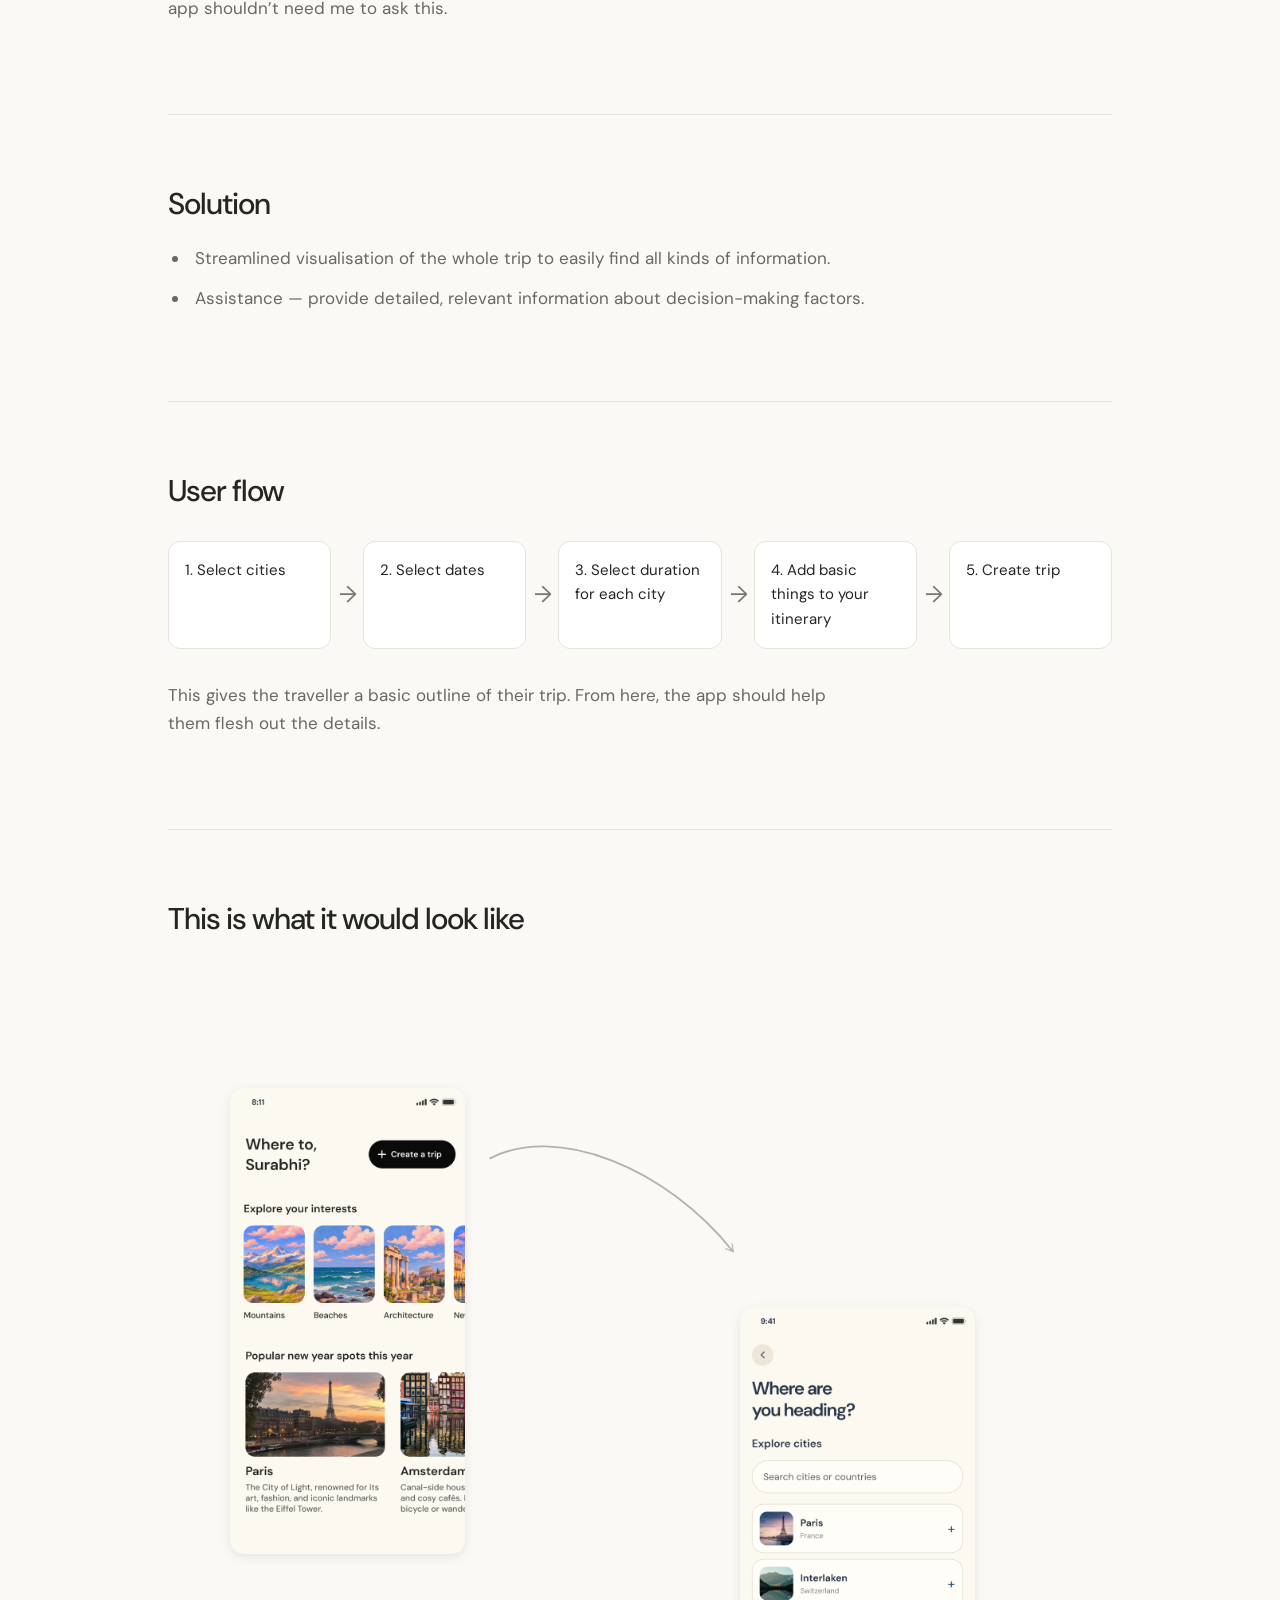
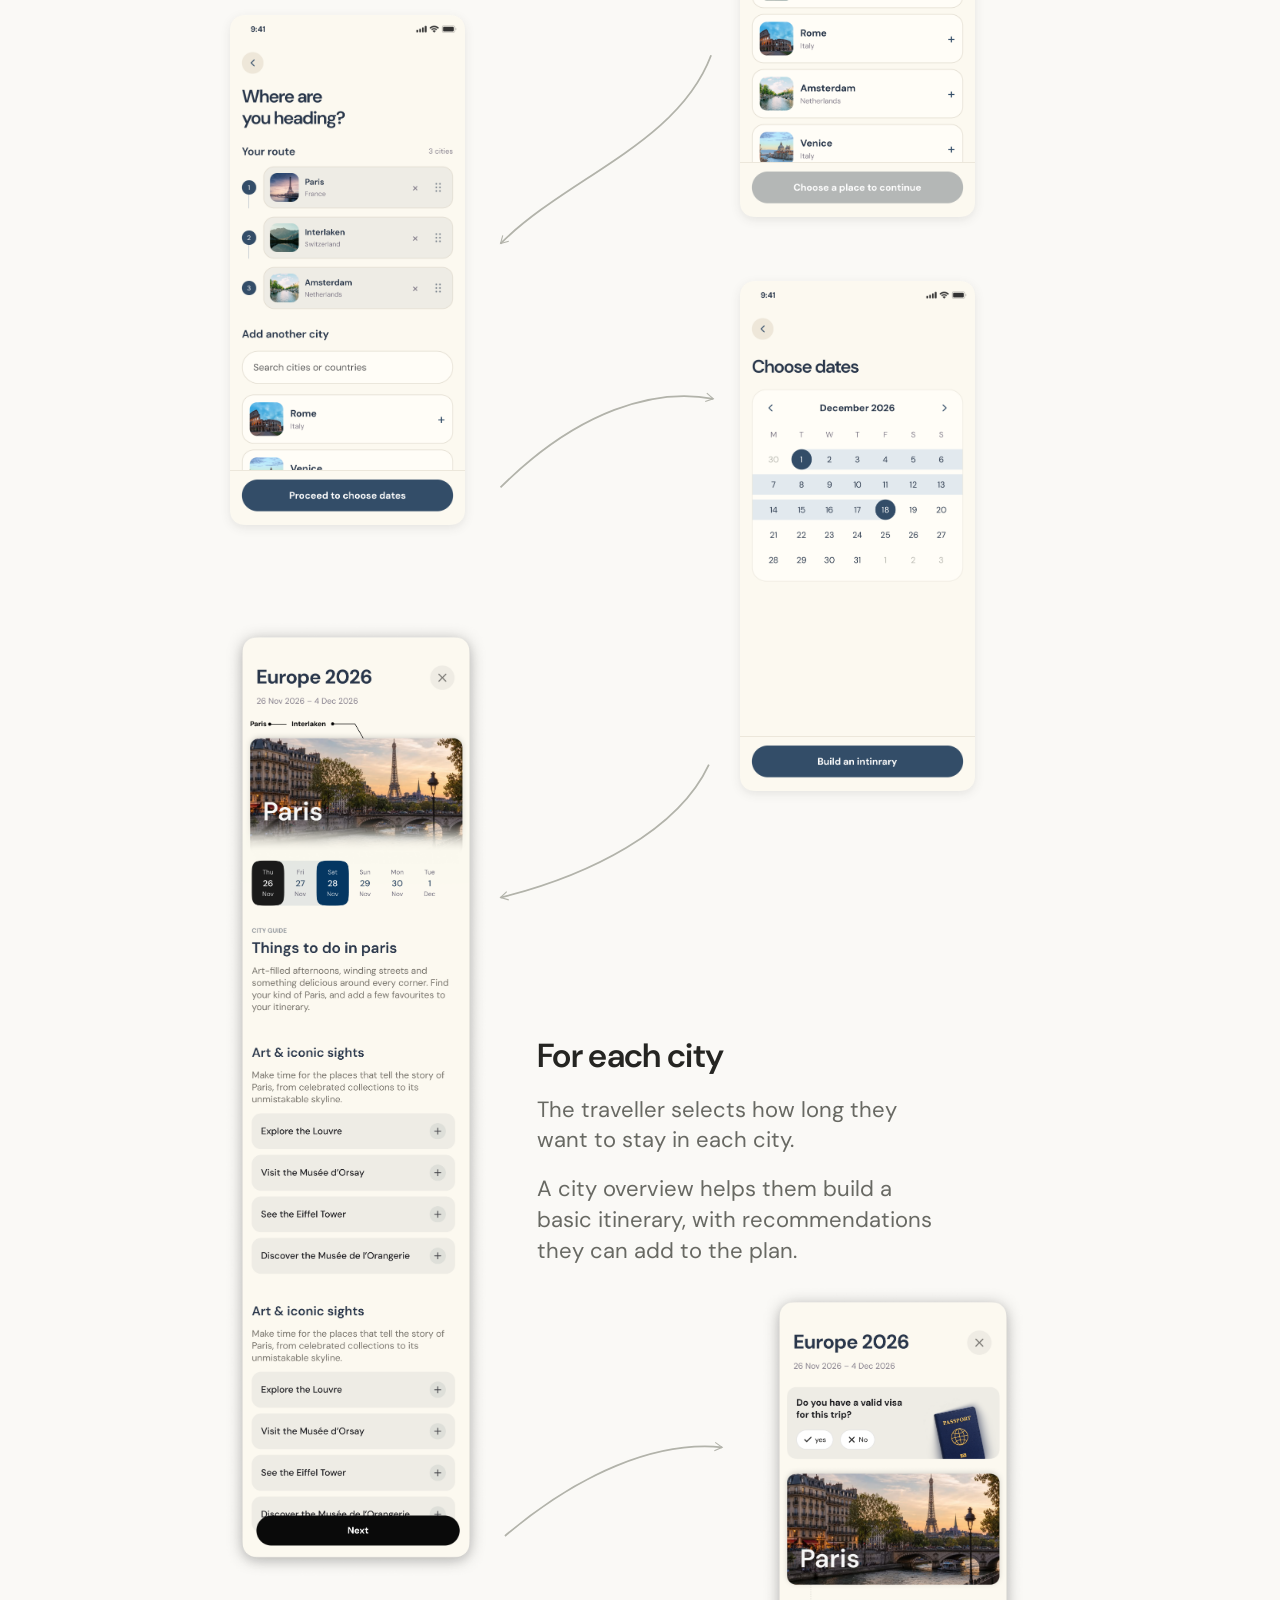
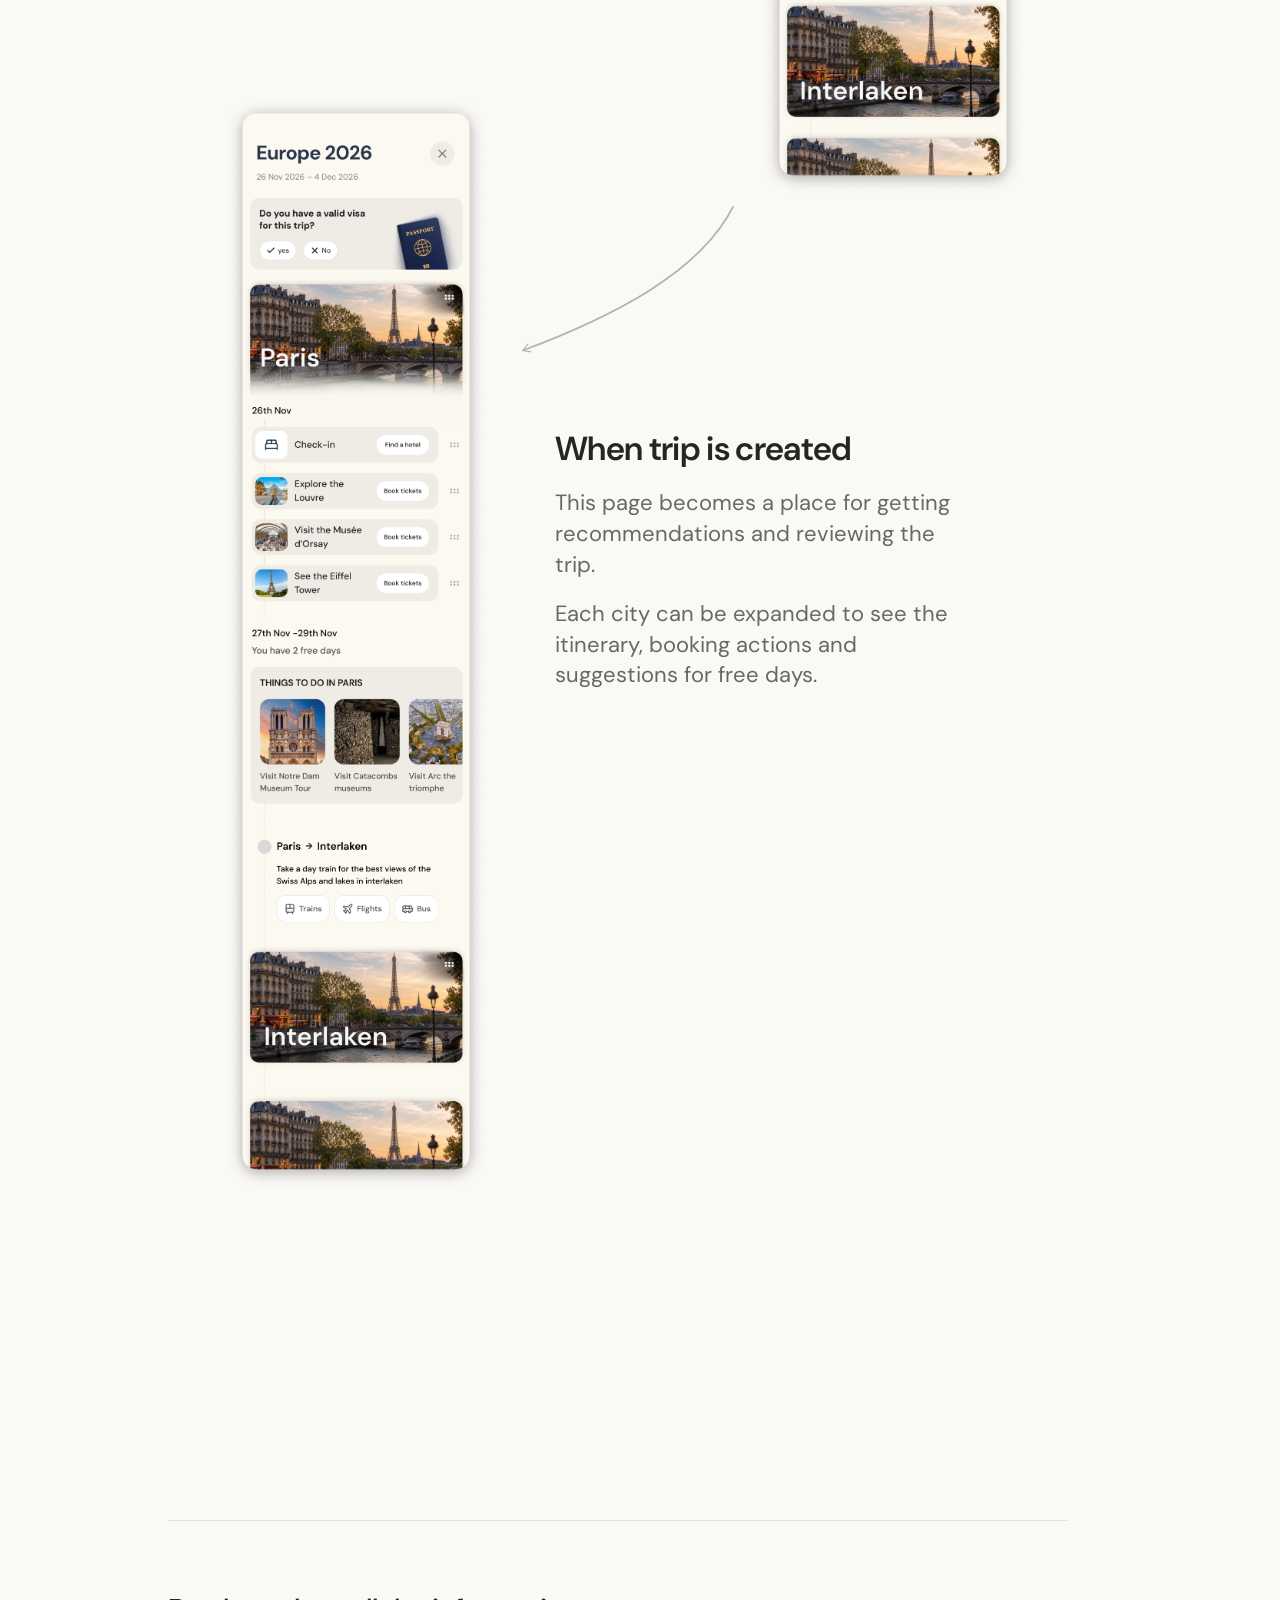
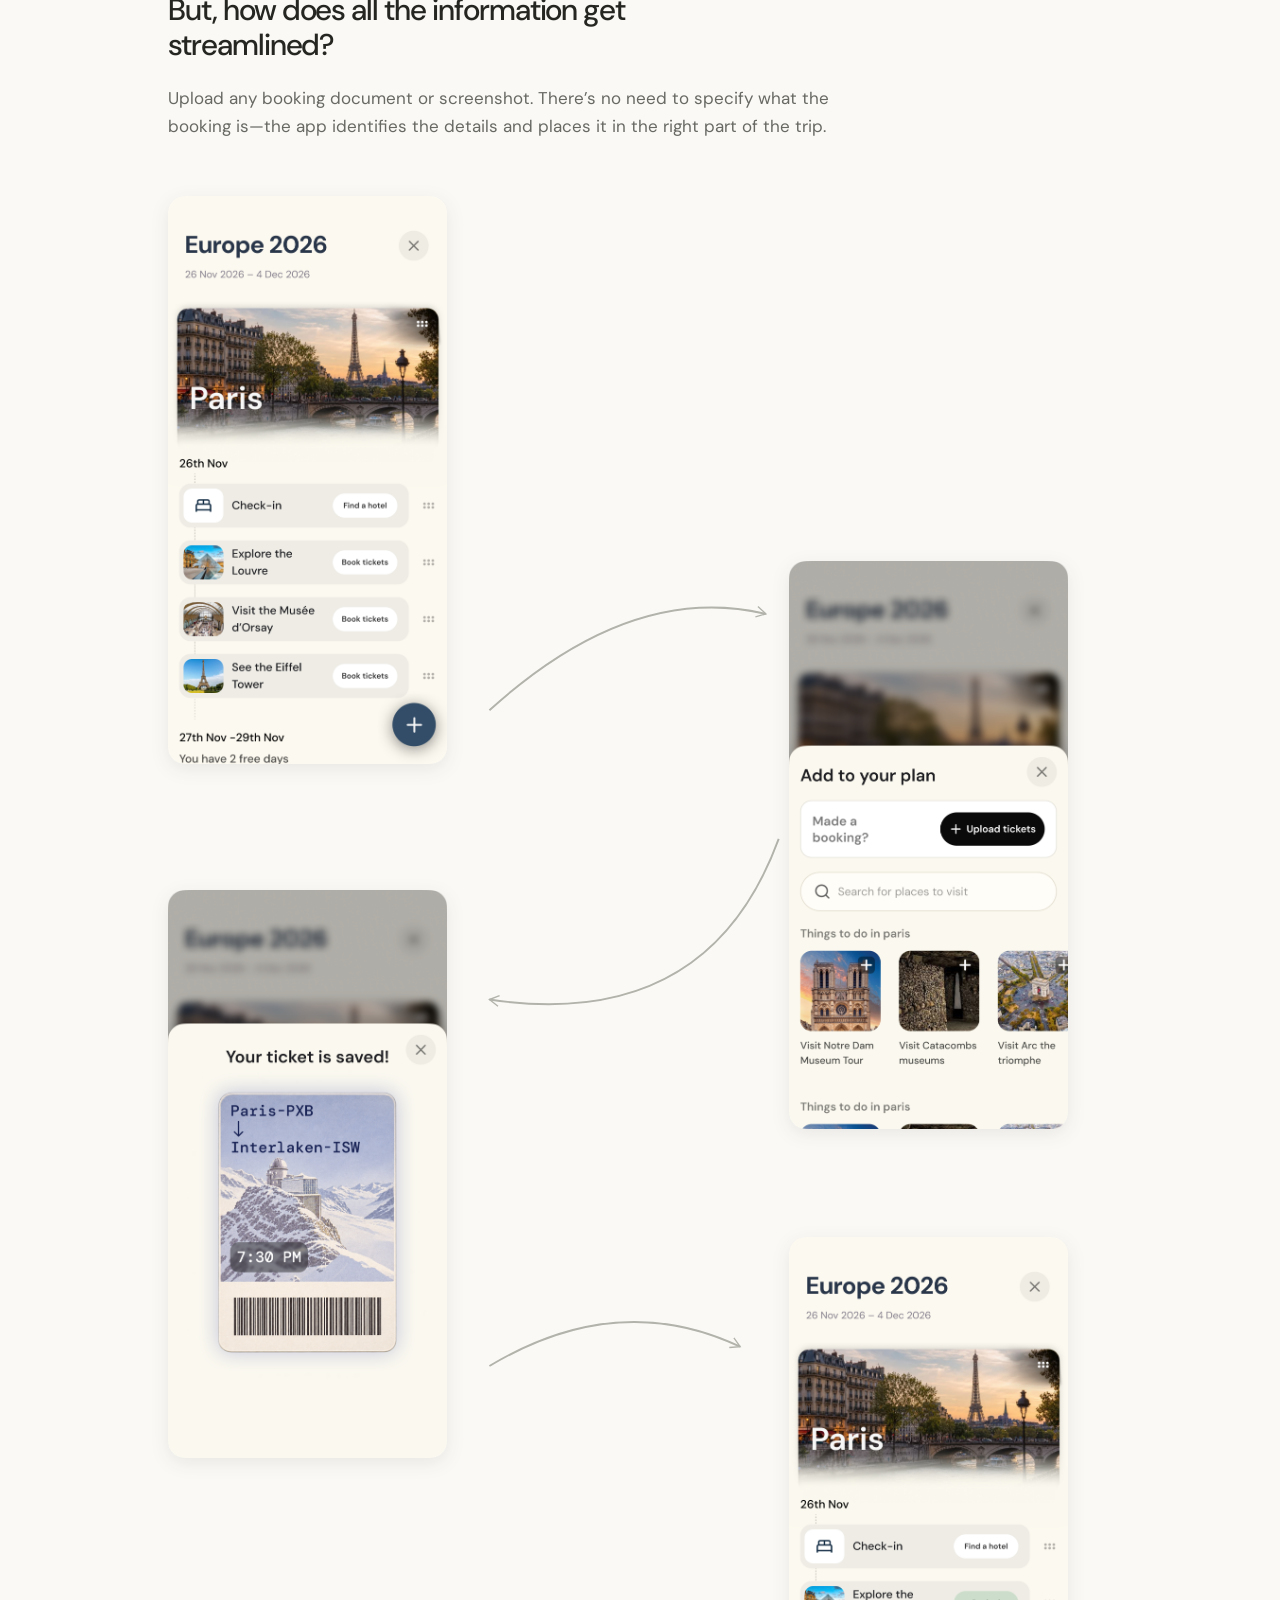
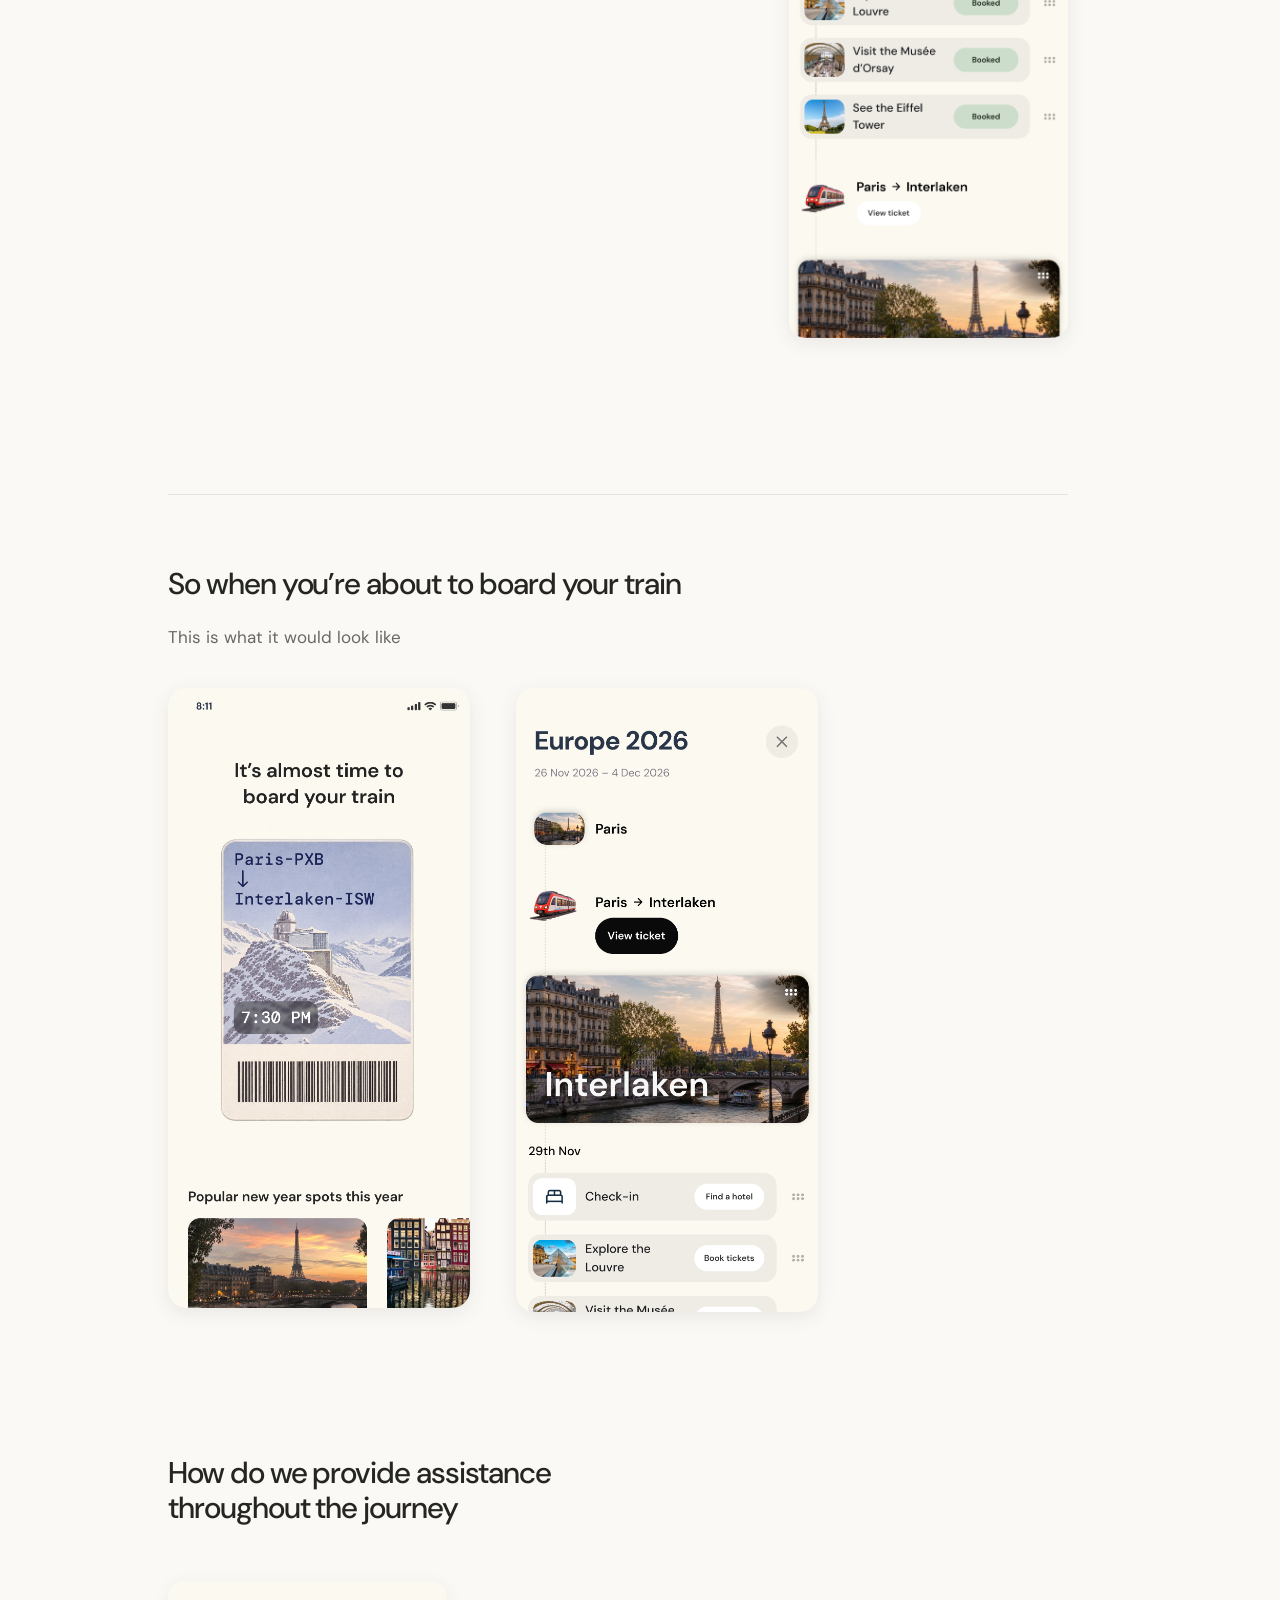
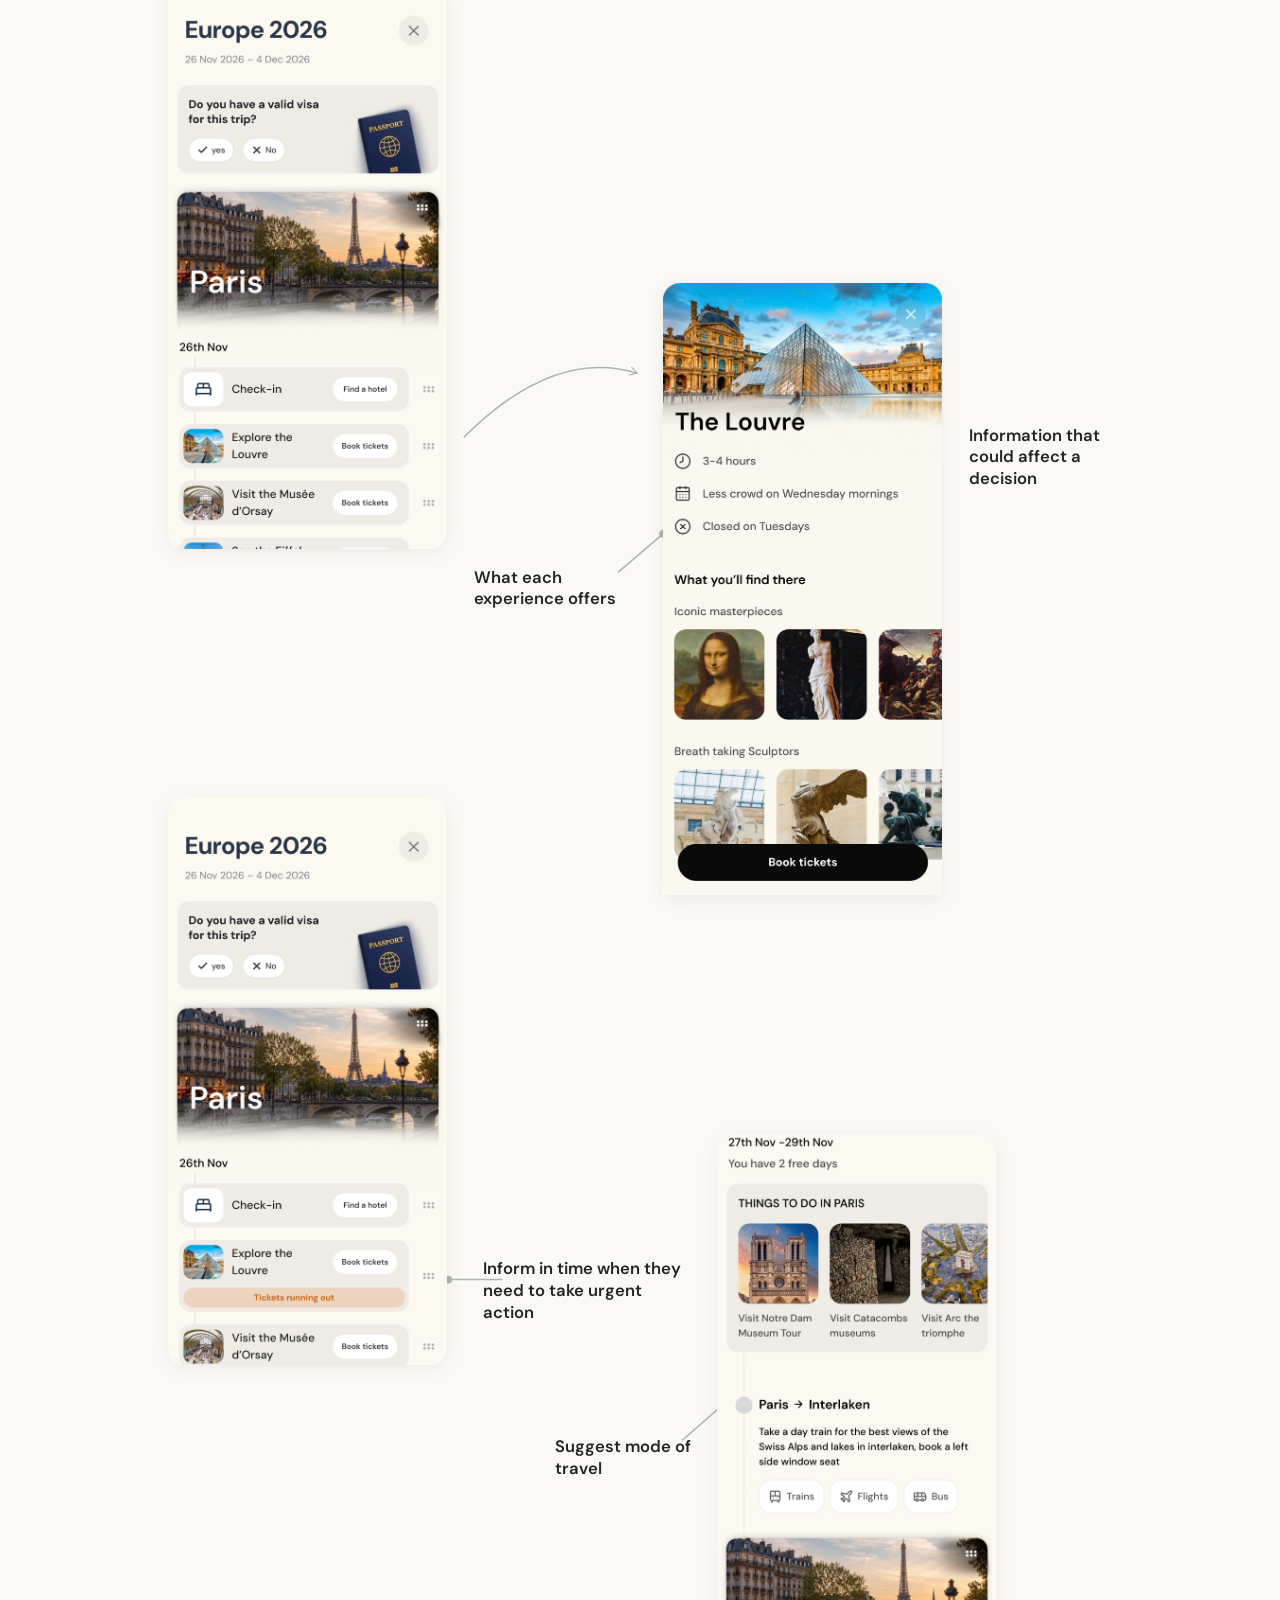
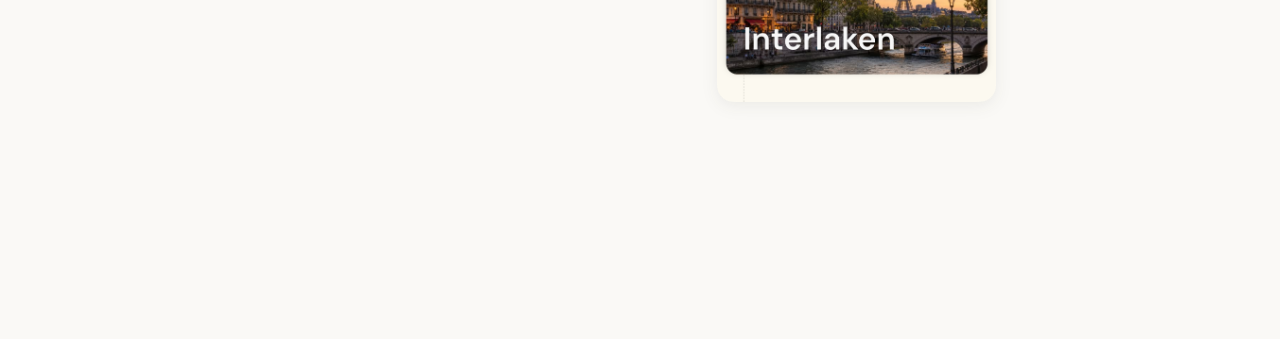
==== commit d3e2683c: "Explain automatic booking placement from uploaded documents" ====
--- a/work/away/index.html
+++ b/work/away/index.html
@@ -38,7 +38,7 @@
 <section id="solution"><h2>Solution</h2><ul><li>Streamlined visualisation of the whole trip to easily find all kinds of information.</li><li>Assistance — provide detailed, relevant information about decision-making factors.</li></ul></section>
 
 <section id="user-flow"><h2>User flow</h2><ol class="setup-flow"><li>Select cities</li><li>Select dates</li><li>Select duration for each city</li><li>Add basic things to your itinerary</li><li>Create trip</li></ol><p>This gives the traveller a basic outline of their trip. From here, the app should help them flesh out the details.</p></section><section id="proposed-experience"><h2>This is what it would look like</h2><div class="reference-flow"><a class="reference-screen ref-home" style="--x:28;--y:54;--w:106" href="assets/solution-homepage.png" target="_blank" rel="noopener"><img src="assets/solution-homepage.png" width="1179" height="2340" alt="home travel planning screen" loading="eager"></a><a class="reference-screen ref-cities" style="--x:258;--y:153;--w:106" href="assets/solution-cities.png" target="_blank" rel="noopener"><img src="assets/solution-cities.png" width="1179" height="2556" alt="cities travel planning screen" loading="eager"></a><a class="reference-screen ref-route" style="--x:28;--y:292;--w:106" href="assets/solution-ordered-route.png" target="_blank" rel="noopener"><img src="assets/solution-ordered-route.png" width="1179" height="2556" alt="Selected cities in travel order: Paris, Interlaken and Amsterdam" loading="eager"></a><a class="reference-screen ref-dates" style="--x:258;--y:412;--w:106" href="assets/solution-dates-selected.png" target="_blank" rel="noopener"><img src="assets/solution-dates-selected.png" width="1179" height="2556" alt="dates travel planning screen" loading="eager"></a><a class="reference-screen ref-paris" style="--x:25;--y:565;--w:120" href="assets/solution-paris.png" target="_blank" rel="noopener"><img src="assets/solution-paris.png" width="1383" height="4986" alt="paris travel planning screen" loading="eager"></a><a class="reference-screen ref-collapsed" style="--x:267;--y:865;--w:120" href="assets/trip-collapsed.png" target="_blank" rel="noopener"><img src="assets/trip-collapsed.png" width="1383" height="2661" alt="collapsed travel planning screen" loading="eager"></a><a class="reference-screen ref-expanded" style="--x:25;--y:1050;--w:120" href="assets/trip-expanded.png" target="_blank" rel="noopener"><img src="assets/trip-expanded.png" width="1383" height="5697" alt="expanded travel planning screen" loading="eager"></a><div class="reference-copy copy-city"><h3>For each city</h3><p>The traveller selects how long they want to stay in each city.</p><p>A city overview helps them build a basic itinerary, with recommendations they can add to the plan.</p></div><div class="reference-copy copy-trip"><h3>When trip is created</h3><p>This page becomes a place for getting recommendations and reviewing the trip.</p><p>Each city can be expanded to see the itinerary, booking actions and suggestions for free days.</p></div><svg class="reference-arrows" viewBox="0 0 406 1660" aria-hidden="true"><defs><marker id="reference-tip" viewBox="0 0 10 10" refX="8" refY="5" markerWidth="6" markerHeight="6" orient="auto"><path d="M1 1L8 5L1 9" fill="none" stroke="#b2b3aa"/></marker></defs><g fill="none" stroke="#b2b3aa" stroke-width=".8" marker-end="url(#reference-tip)"><path d="M145 86 C175 70 225 90 255 128"/><path d="M245 310 C230 350 180 365 150 395"/><path d="M150 505 C185 470 220 460 246 465"/><path d="M244 630 C230 660 190 680 150 690"/><path d="M152 978 C185 950 220 935 250 938"/><path d="M255 1100 C240 1130 200 1150 160 1165"/></g></svg></div></section>
-<section id="streamlined-information"><h2>But, how does all the information get streamlined?</h2><div class="booking-flow"><a class="booking-screen" style="--x:0;--y:0;--w:31" href="assets/booking-start.png" target="_blank" rel="noopener"><img src="assets/booking-start.png" width="1179" height="2400" alt="booking start" loading="eager"></a><a class="booking-screen" style="--x:69;--y:20;--w:31" href="assets/booking-add.png" target="_blank" rel="noopener"><img src="assets/booking-add.png" width="1179" height="2400" alt="booking add" loading="eager"></a><a class="booking-screen" style="--x:0;--y:38;--w:31" href="assets/booking-saved.png" target="_blank" rel="noopener"><img src="assets/booking-saved.png" width="1179" height="2400" alt="booking saved" loading="eager"></a><a class="booking-screen" style="--x:69;--y:57;--w:31" href="assets/booking-complete.png" target="_blank" rel="noopener"><img src="assets/booking-complete.png" width="1179" height="2964" alt="booking complete" loading="eager"></a><svg viewBox="0 0 700 1400" class="booking-arrows" aria-hidden="true"><defs><marker id="booking-tip" viewBox="0 0 10 10" refX="8" refY="5" markerWidth="7" markerHeight="7" orient="auto"><path d="M1 1L8 5L1 9" fill="none" stroke="#b2b3aa"/></marker></defs><g fill="none" stroke="#b2b3aa" stroke-width="1.5" marker-end="url(#booking-tip)"><path d="M250 390 Q360 290 465 315"/><path d="M475 490 Q420 640 250 615"/><path d="M250 900 Q350 840 445 885"/></g></svg></div></section><section id="train-boarding"><h2>So when you’re about to board your train</h2><p>This is what it would look like</p><div class="boarding-pair"><a href="assets/boarding-home.png" target="_blank" rel="noopener"><img src="assets/boarding-home.png" width="1179" height="2421" alt="Train boarding home screen" loading="eager"></a><a href="assets/boarding-trip.png" target="_blank" rel="noopener"><img src="assets/boarding-trip.png" width="1179" height="2436" alt="Train boarding trip screen" loading="eager"></a></div></section><section id="journey-assistance"><h2>How do we provide assistance throughout the journey</h2><div class="assistance-flow"><a class="assistance-screen" style="--x:0;--y:0" href="assets/assistance-plan.png" target="_blank" rel="noopener"><img src="assets/assistance-plan.png" width="1179" height="2400" alt="assistance plan" loading="eager"></a><a class="assistance-screen" style="--x:55;--y:17" href="assets/assistance-louvre.png" target="_blank" rel="noopener"><img src="assets/assistance-louvre.png" width="1179" height="2586" alt="assistance louvre" loading="eager"></a><a class="assistance-screen" style="--x:0;--y:46" href="assets/assistance-alert.png" target="_blank" rel="noopener"><img src="assets/assistance-alert.png" width="1179" height="2400" alt="assistance alert" loading="eager"></a><a class="assistance-screen" style="--x:61;--y:65" href="assets/assistance-transport.png" target="_blank" rel="noopener"><img src="assets/assistance-transport.png" width="1179" height="2400" alt="assistance transport" loading="eager"></a><p class="assistance-label label-decision">Information that could affect a decision</p><p class="assistance-label label-experience">What each experience offers</p><p class="assistance-label label-urgent">Inform in time when they need to take urgent action</p><p class="assistance-label label-transport">Suggest mode of travel</p><svg class="assistance-arrows" viewBox="0 0 700 1380" aria-hidden="true"><defs><marker id="assistance-tip" viewBox="0 0 10 10" refX="8" refY="5" markerWidth="7" markerHeight="7" orient="auto"><path d="M1 1L8 5L1 9" fill="none" stroke="#b2b3aa"/></marker></defs><g fill="none" stroke="#b2b3aa" stroke-width="1.2"><path d="M230 355 Q300 285 365 305" marker-end="url(#assistance-tip)"/><path d="M565 365H600"/><path d="M385 430L350 460"/><path d="M218 1010H260"/><path d="M440 1100L400 1135"/></g><g fill="#b2b3aa"><circle cx="565" cy="365" r="3"/><circle cx="385" cy="430" r="3"/><circle cx="218" cy="1010" r="3"/><circle cx="440" cy="1100" r="3"/></g></svg></div></section><section id="working-prototype" hidden><h2>Try the experience</h2><p>The working prototype takes the traveller from choosing destinations and dates to planning each city and reviewing the trip. Activities selected during city planning appear in the route overview.</p><p><a href="prototype/index.html" target="_blank" rel="noopener">Open the interactive prototype</a></p><div class="prototype-stage"><iframe src="prototype/index.html?screen=home&amp;embed=1" title="Away interactive travel planning prototype" loading="lazy"></iframe></div><p class="caption">Start with Create a trip, choose cities and dates, then plan each stop. This is a demo with browser-local saving; booking actions and visa assistance shown in the Figma explorations are not live integrations.</p></section>
+<section id="streamlined-information"><h2>But, how does all the information get streamlined?</h2><p>Upload any booking document or screenshot. There’s no need to specify what the booking is—the app identifies the details and places it in the right part of the trip.</p><div class="booking-flow"><a class="booking-screen" style="--x:0;--y:0;--w:31" href="assets/booking-start.png" target="_blank" rel="noopener"><img src="assets/booking-start.png" width="1179" height="2400" alt="booking start" loading="eager"></a><a class="booking-screen" style="--x:69;--y:20;--w:31" href="assets/booking-add.png" target="_blank" rel="noopener"><img src="assets/booking-add.png" width="1179" height="2400" alt="booking add" loading="eager"></a><a class="booking-screen" style="--x:0;--y:38;--w:31" href="assets/booking-saved.png" target="_blank" rel="noopener"><img src="assets/booking-saved.png" width="1179" height="2400" alt="booking saved" loading="eager"></a><a class="booking-screen" style="--x:69;--y:57;--w:31" href="assets/booking-complete.png" target="_blank" rel="noopener"><img src="assets/booking-complete.png" width="1179" height="2964" alt="booking complete" loading="eager"></a><svg viewBox="0 0 700 1400" class="booking-arrows" aria-hidden="true"><defs><marker id="booking-tip" viewBox="0 0 10 10" refX="8" refY="5" markerWidth="7" markerHeight="7" orient="auto"><path d="M1 1L8 5L1 9" fill="none" stroke="#b2b3aa"/></marker></defs><g fill="none" stroke="#b2b3aa" stroke-width="1.5" marker-end="url(#booking-tip)"><path d="M250 390 Q360 290 465 315"/><path d="M475 490 Q420 640 250 615"/><path d="M250 900 Q350 840 445 885"/></g></svg></div></section><section id="train-boarding"><h2>So when you’re about to board your train</h2><p>This is what it would look like</p><div class="boarding-pair"><a href="assets/boarding-home.png" target="_blank" rel="noopener"><img src="assets/boarding-home.png" width="1179" height="2421" alt="Train boarding home screen" loading="eager"></a><a href="assets/boarding-trip.png" target="_blank" rel="noopener"><img src="assets/boarding-trip.png" width="1179" height="2436" alt="Train boarding trip screen" loading="eager"></a></div></section><section id="journey-assistance"><h2>How do we provide assistance throughout the journey</h2><div class="assistance-flow"><a class="assistance-screen" style="--x:0;--y:0" href="assets/assistance-plan.png" target="_blank" rel="noopener"><img src="assets/assistance-plan.png" width="1179" height="2400" alt="assistance plan" loading="eager"></a><a class="assistance-screen" style="--x:55;--y:17" href="assets/assistance-louvre.png" target="_blank" rel="noopener"><img src="assets/assistance-louvre.png" width="1179" height="2586" alt="assistance louvre" loading="eager"></a><a class="assistance-screen" style="--x:0;--y:46" href="assets/assistance-alert.png" target="_blank" rel="noopener"><img src="assets/assistance-alert.png" width="1179" height="2400" alt="assistance alert" loading="eager"></a><a class="assistance-screen" style="--x:61;--y:65" href="assets/assistance-transport.png" target="_blank" rel="noopener"><img src="assets/assistance-transport.png" width="1179" height="2400" alt="assistance transport" loading="eager"></a><p class="assistance-label label-decision">Information that could affect a decision</p><p class="assistance-label label-experience">What each experience offers</p><p class="assistance-label label-urgent">Inform in time when they need to take urgent action</p><p class="assistance-label label-transport">Suggest mode of travel</p><svg class="assistance-arrows" viewBox="0 0 700 1380" aria-hidden="true"><defs><marker id="assistance-tip" viewBox="0 0 10 10" refX="8" refY="5" markerWidth="7" markerHeight="7" orient="auto"><path d="M1 1L8 5L1 9" fill="none" stroke="#b2b3aa"/></marker></defs><g fill="none" stroke="#b2b3aa" stroke-width="1.2"><path d="M230 355 Q300 285 365 305" marker-end="url(#assistance-tip)"/><path d="M565 365H600"/><path d="M385 430L350 460"/><path d="M218 1010H260"/><path d="M440 1100L400 1135"/></g><g fill="#b2b3aa"><circle cx="565" cy="365" r="3"/><circle cx="385" cy="430" r="3"/><circle cx="218" cy="1010" r="3"/><circle cx="440" cy="1100" r="3"/></g></svg></div></section><section id="working-prototype" hidden><h2>Try the experience</h2><p>The working prototype takes the traveller from choosing destinations and dates to planning each city and reviewing the trip. Activities selected during city planning appear in the route overview.</p><p><a href="prototype/index.html" target="_blank" rel="noopener">Open the interactive prototype</a></p><div class="prototype-stage"><iframe src="prototype/index.html?screen=home&amp;embed=1" title="Away interactive travel planning prototype" loading="lazy"></iframe></div><p class="caption">Start with Create a trip, choose cities and dates, then plan each stop. This is a demo with browser-local saving; booking actions and visa assistance shown in the Figma explorations are not live integrations.</p></section>
 </main></div>
 
 </body>
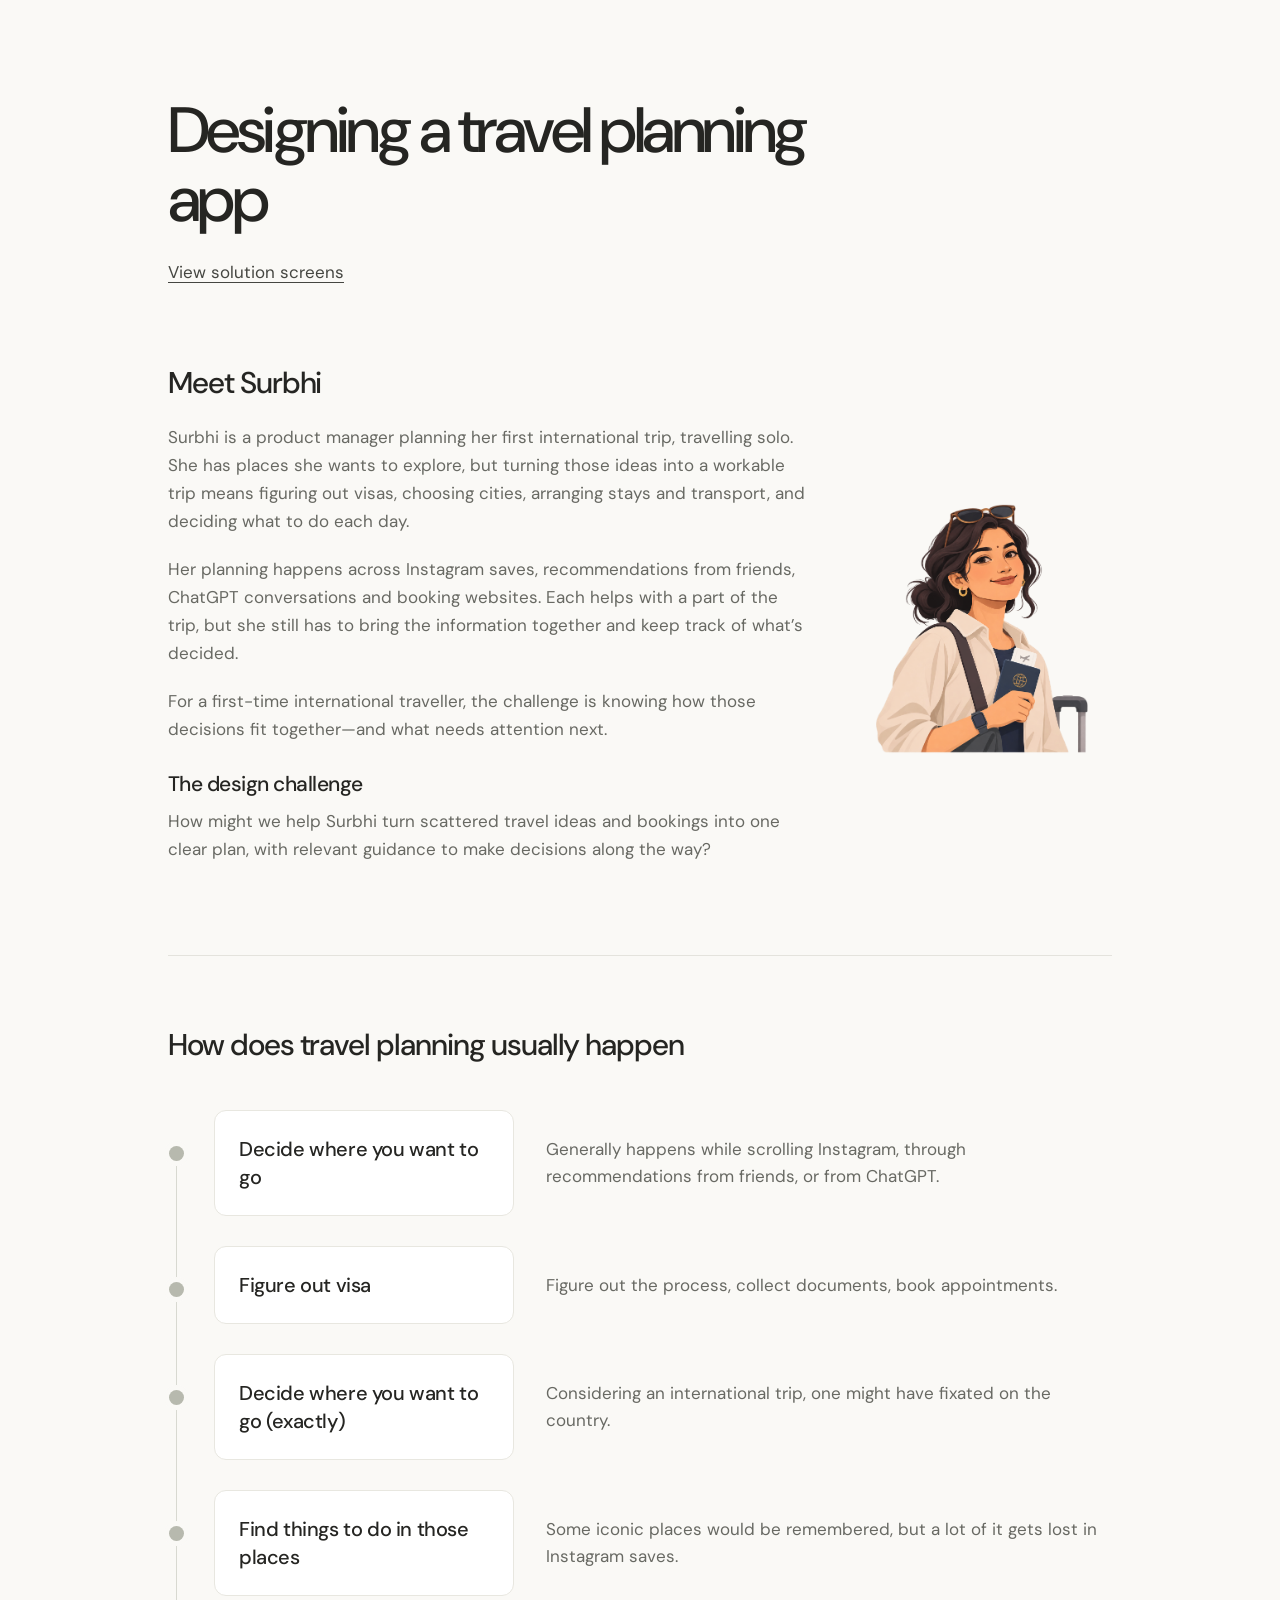
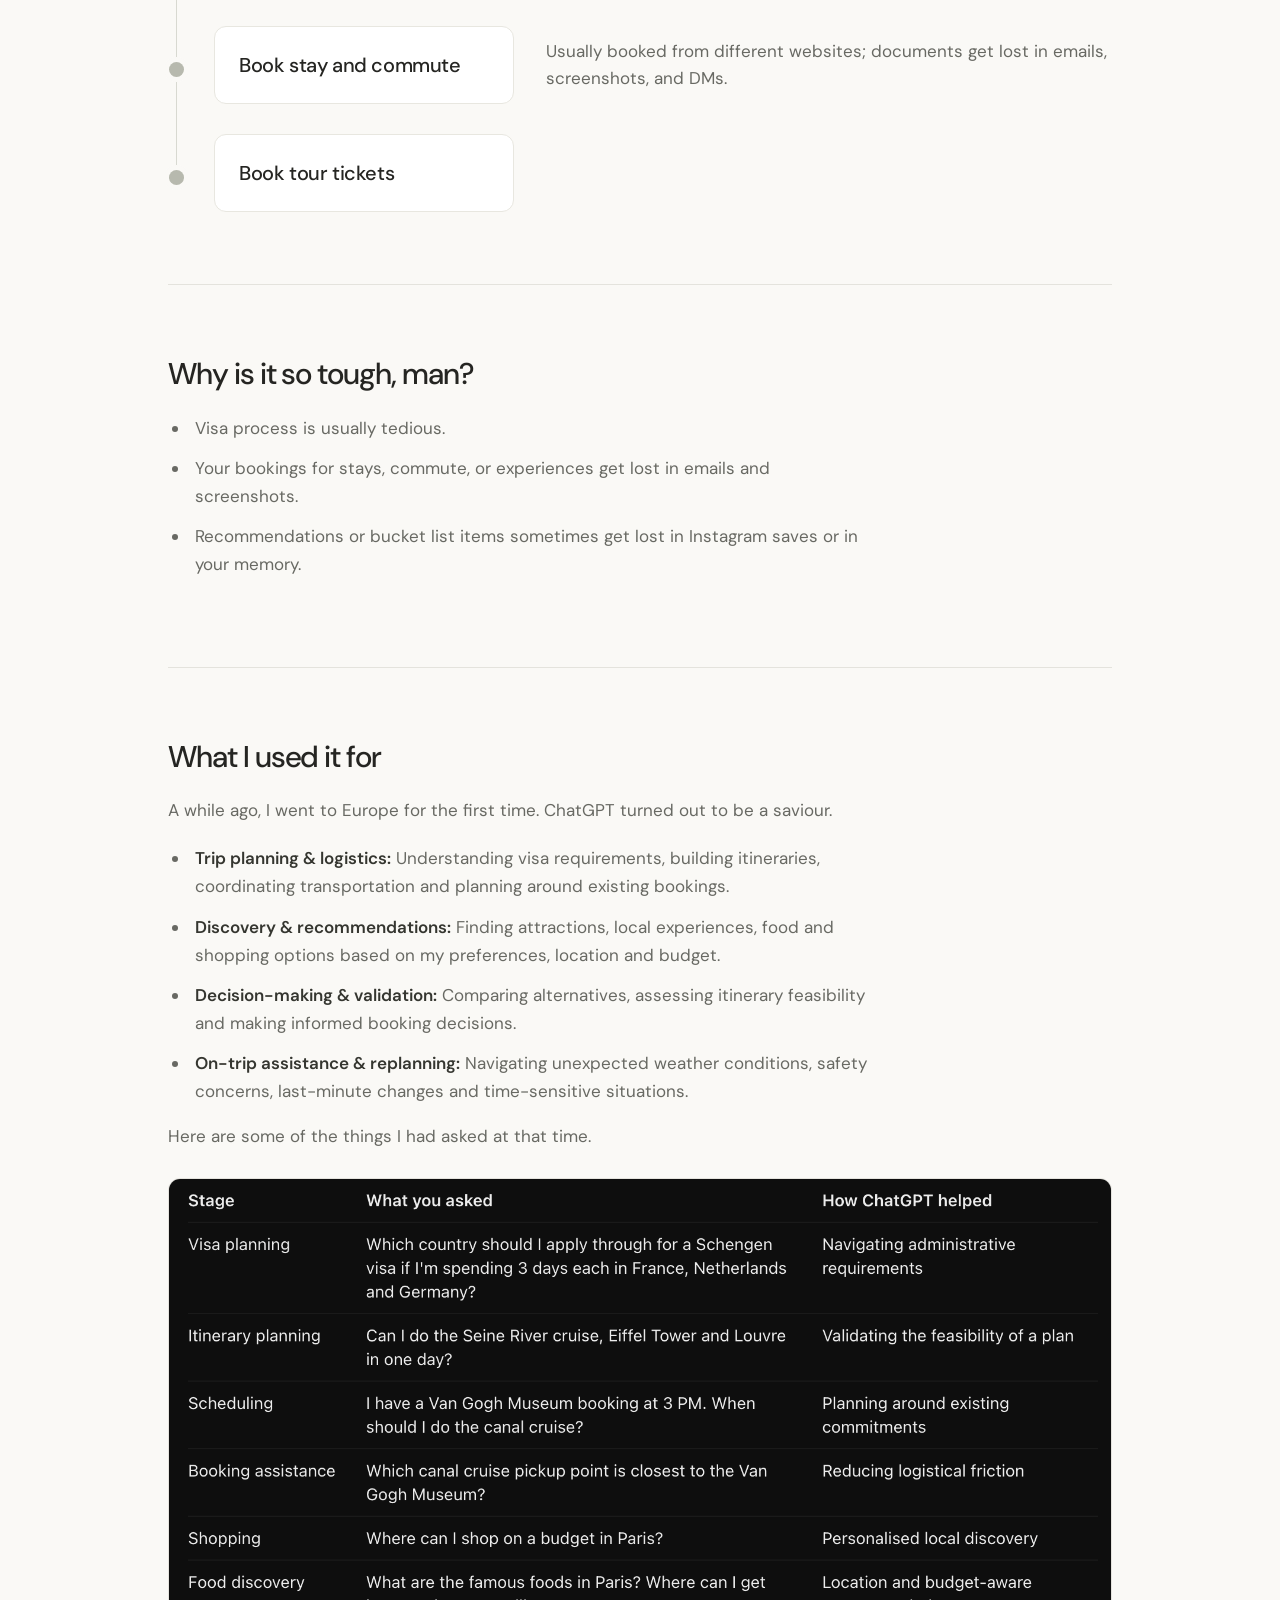
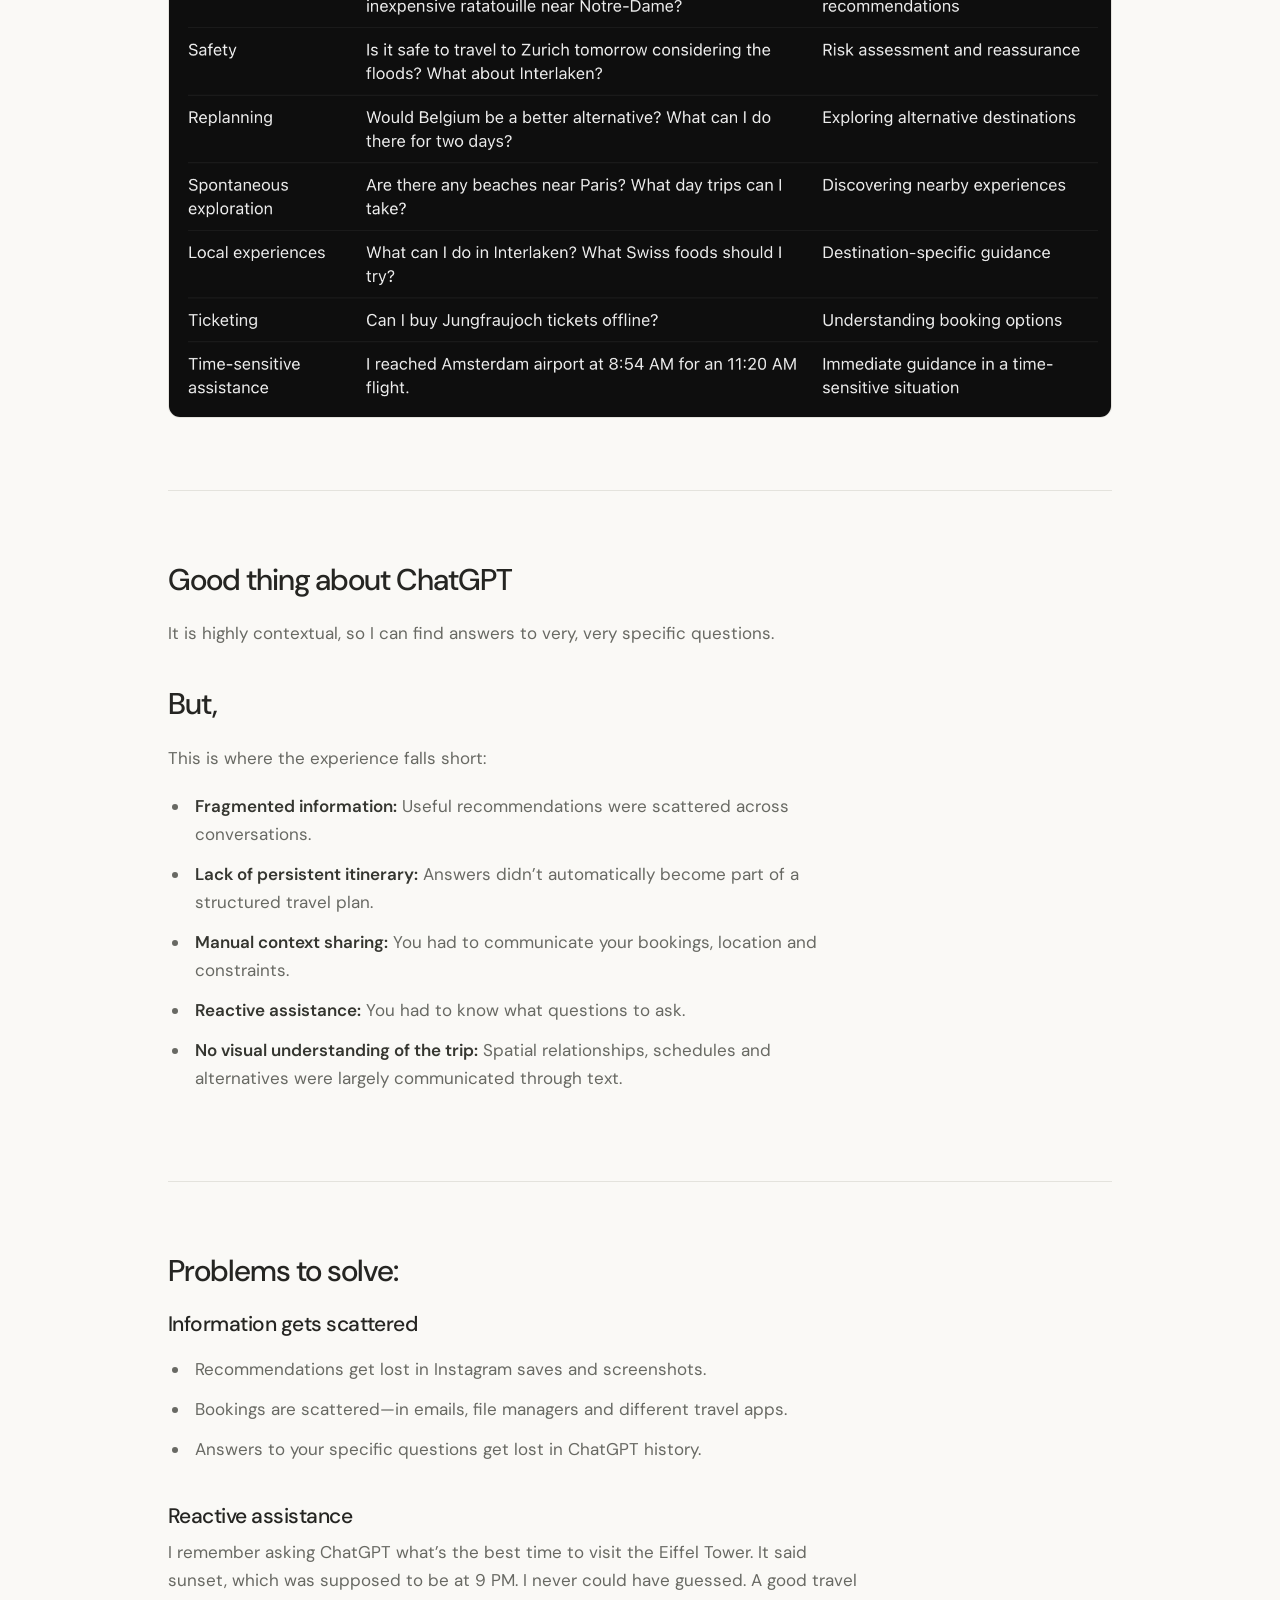
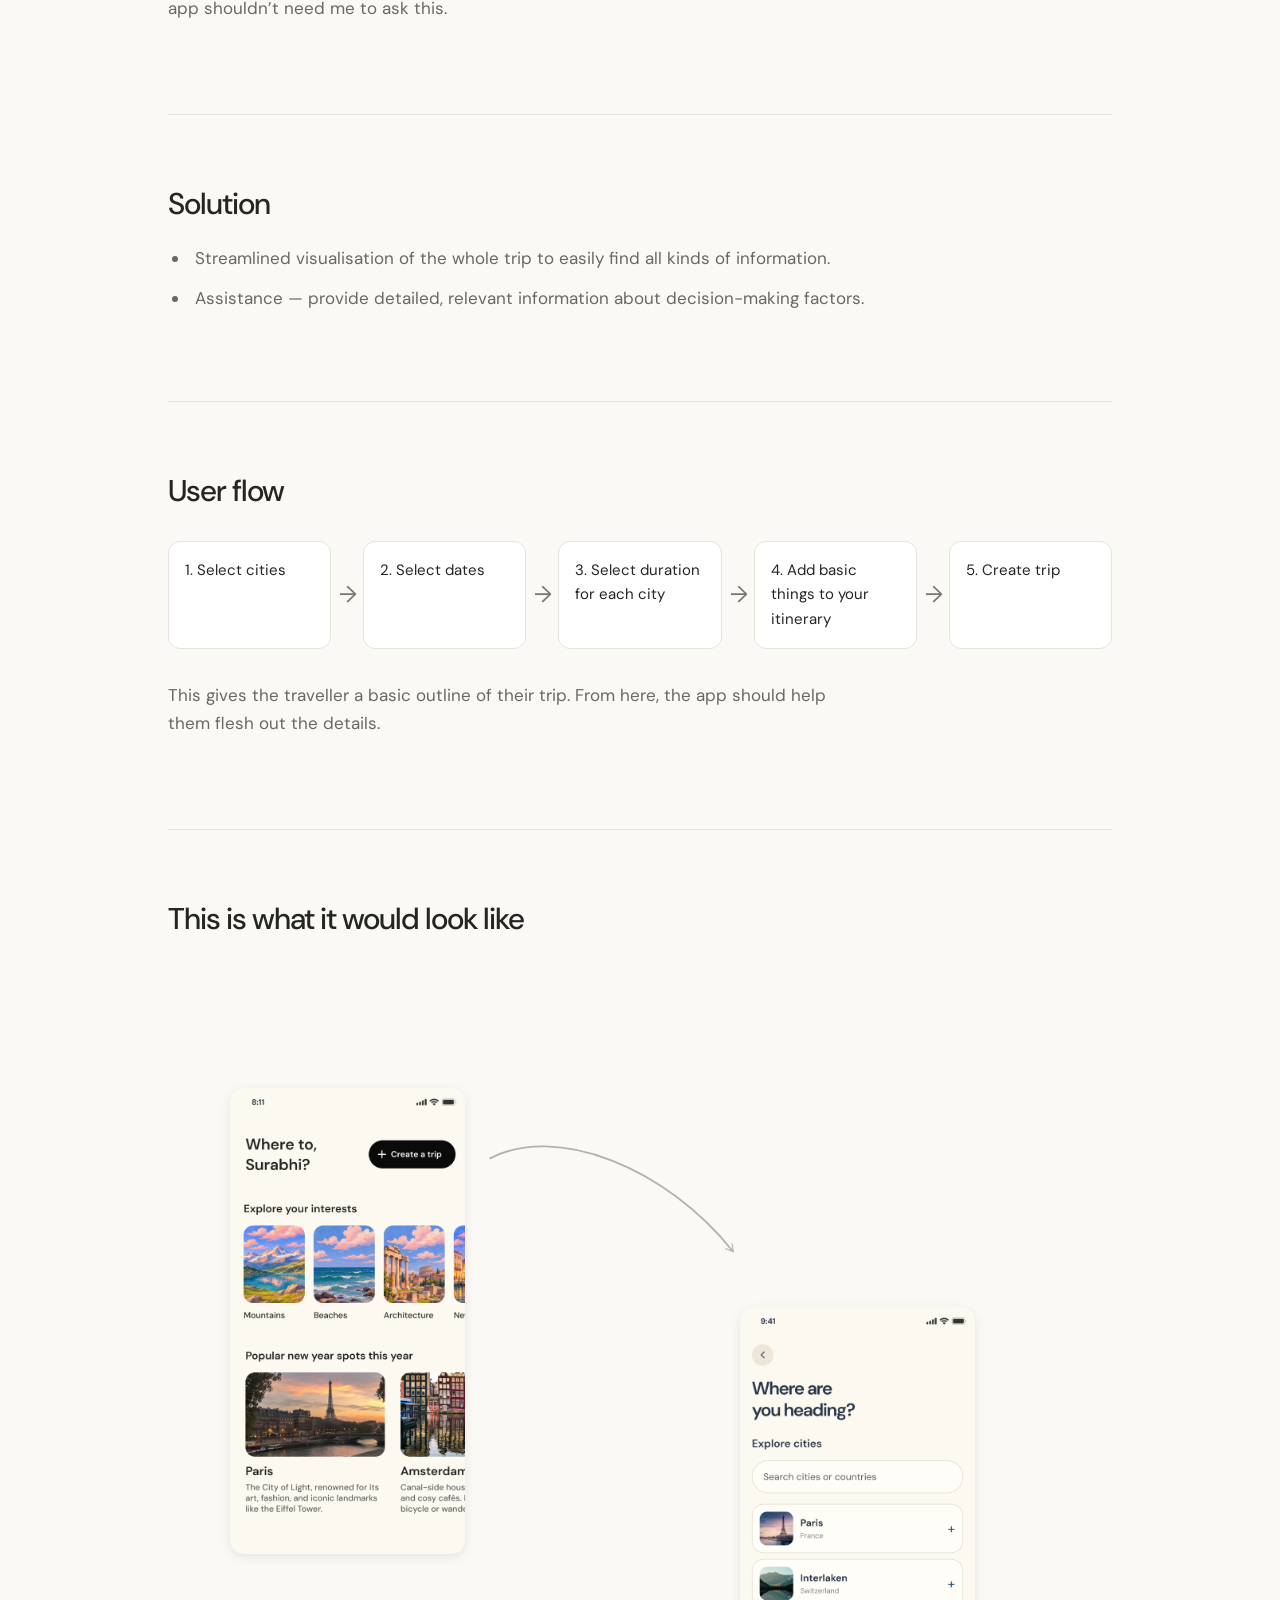
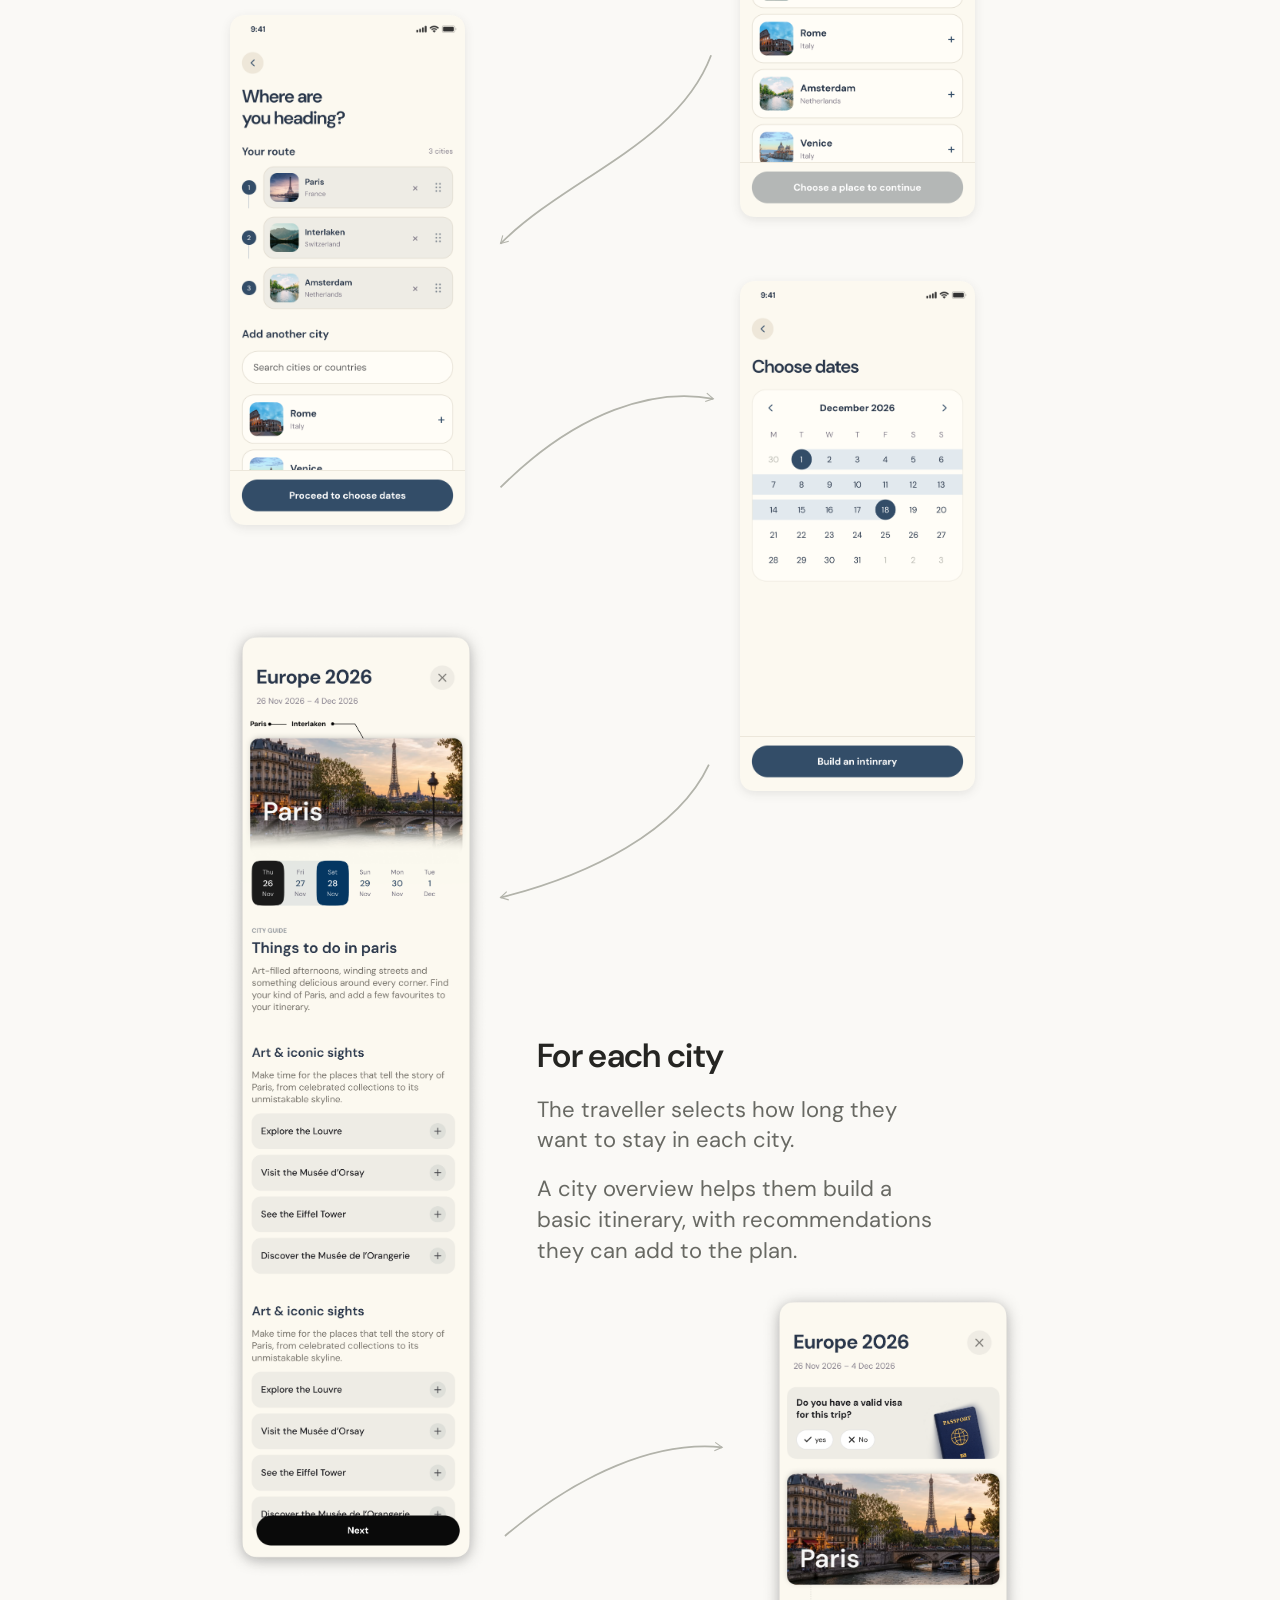
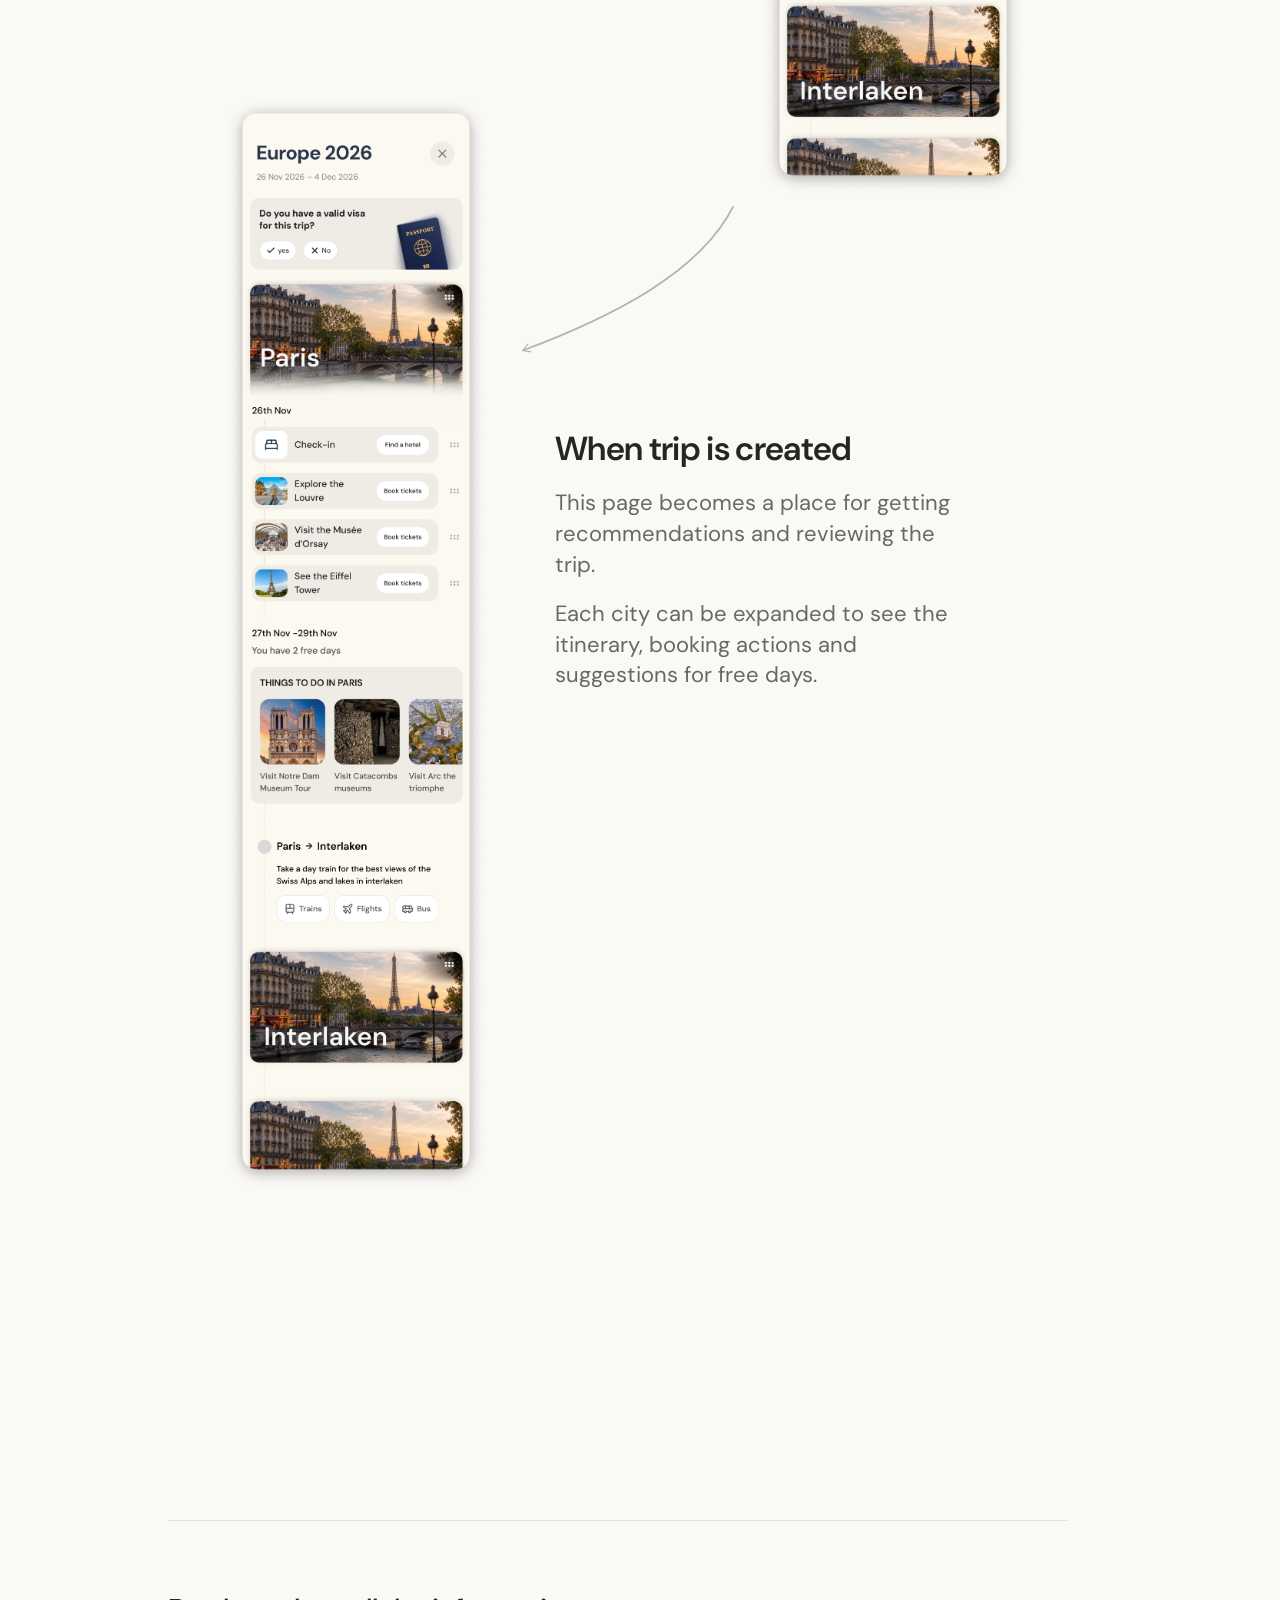
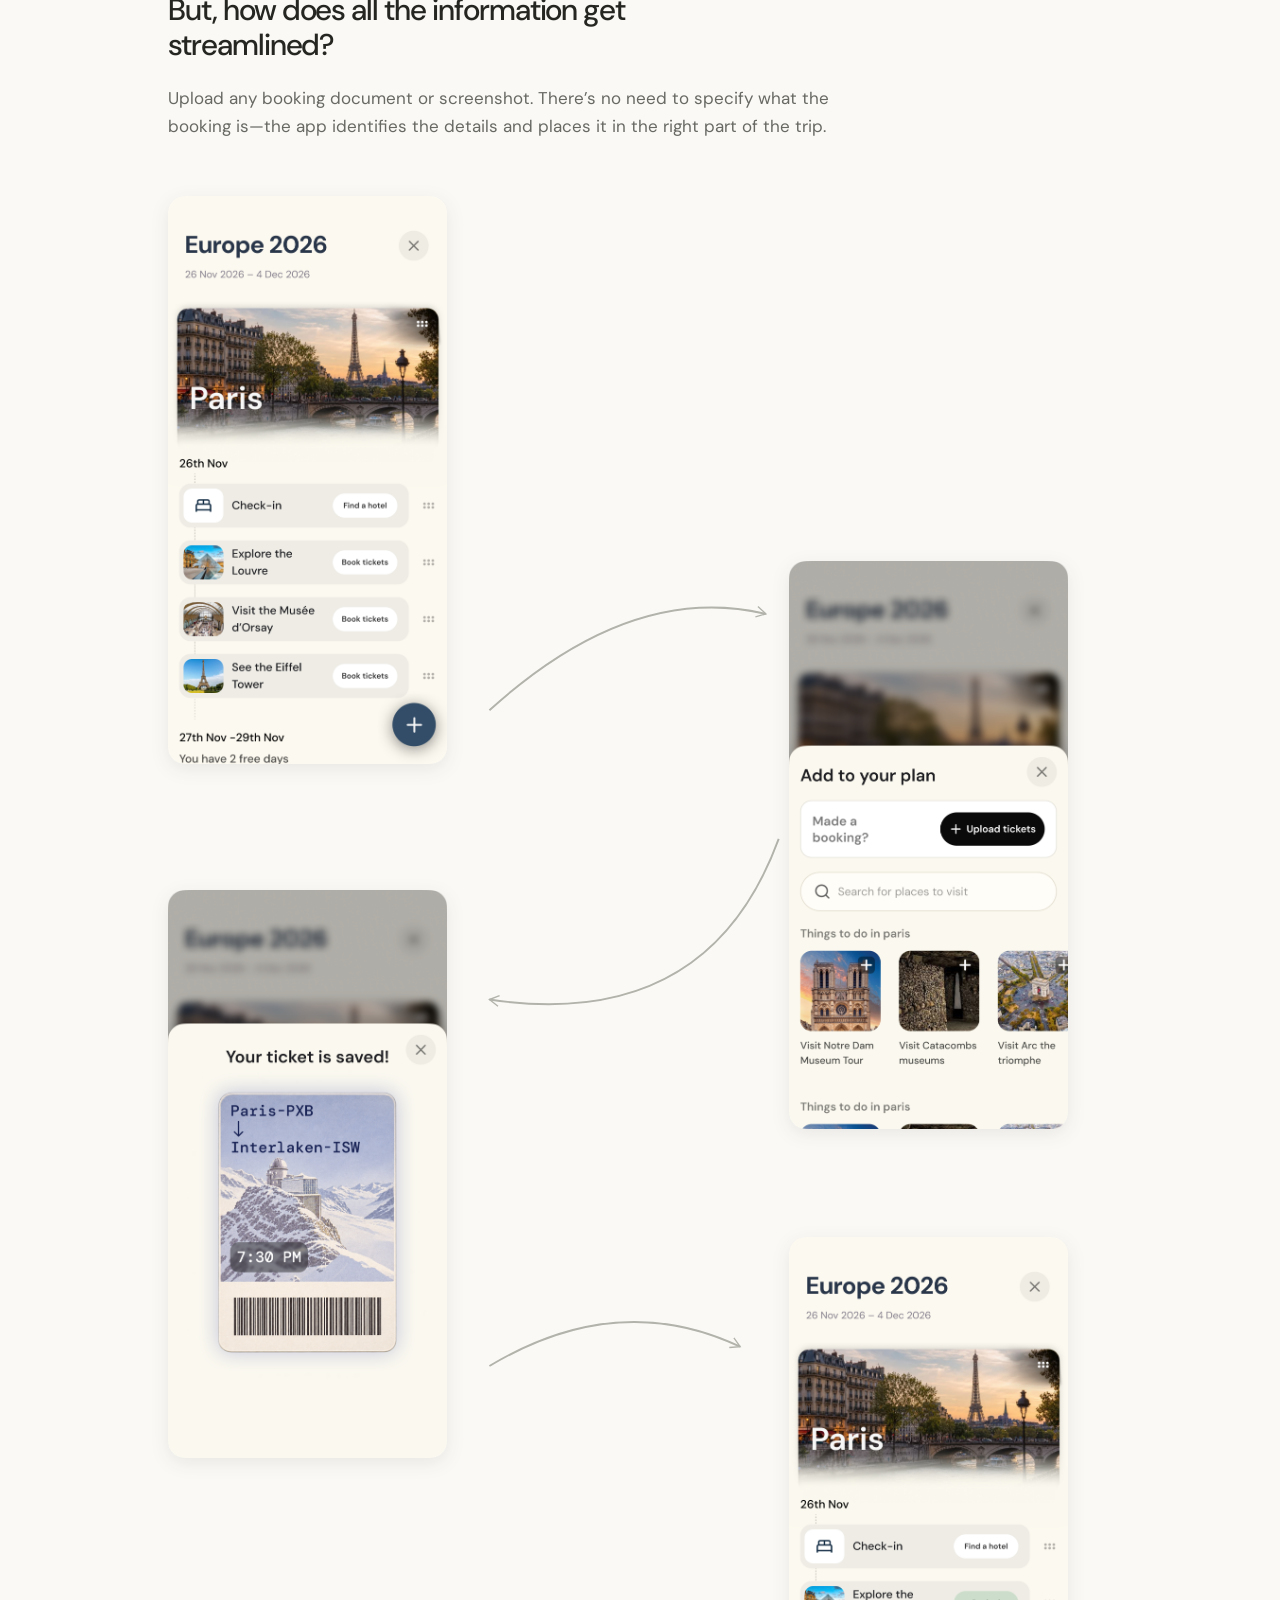
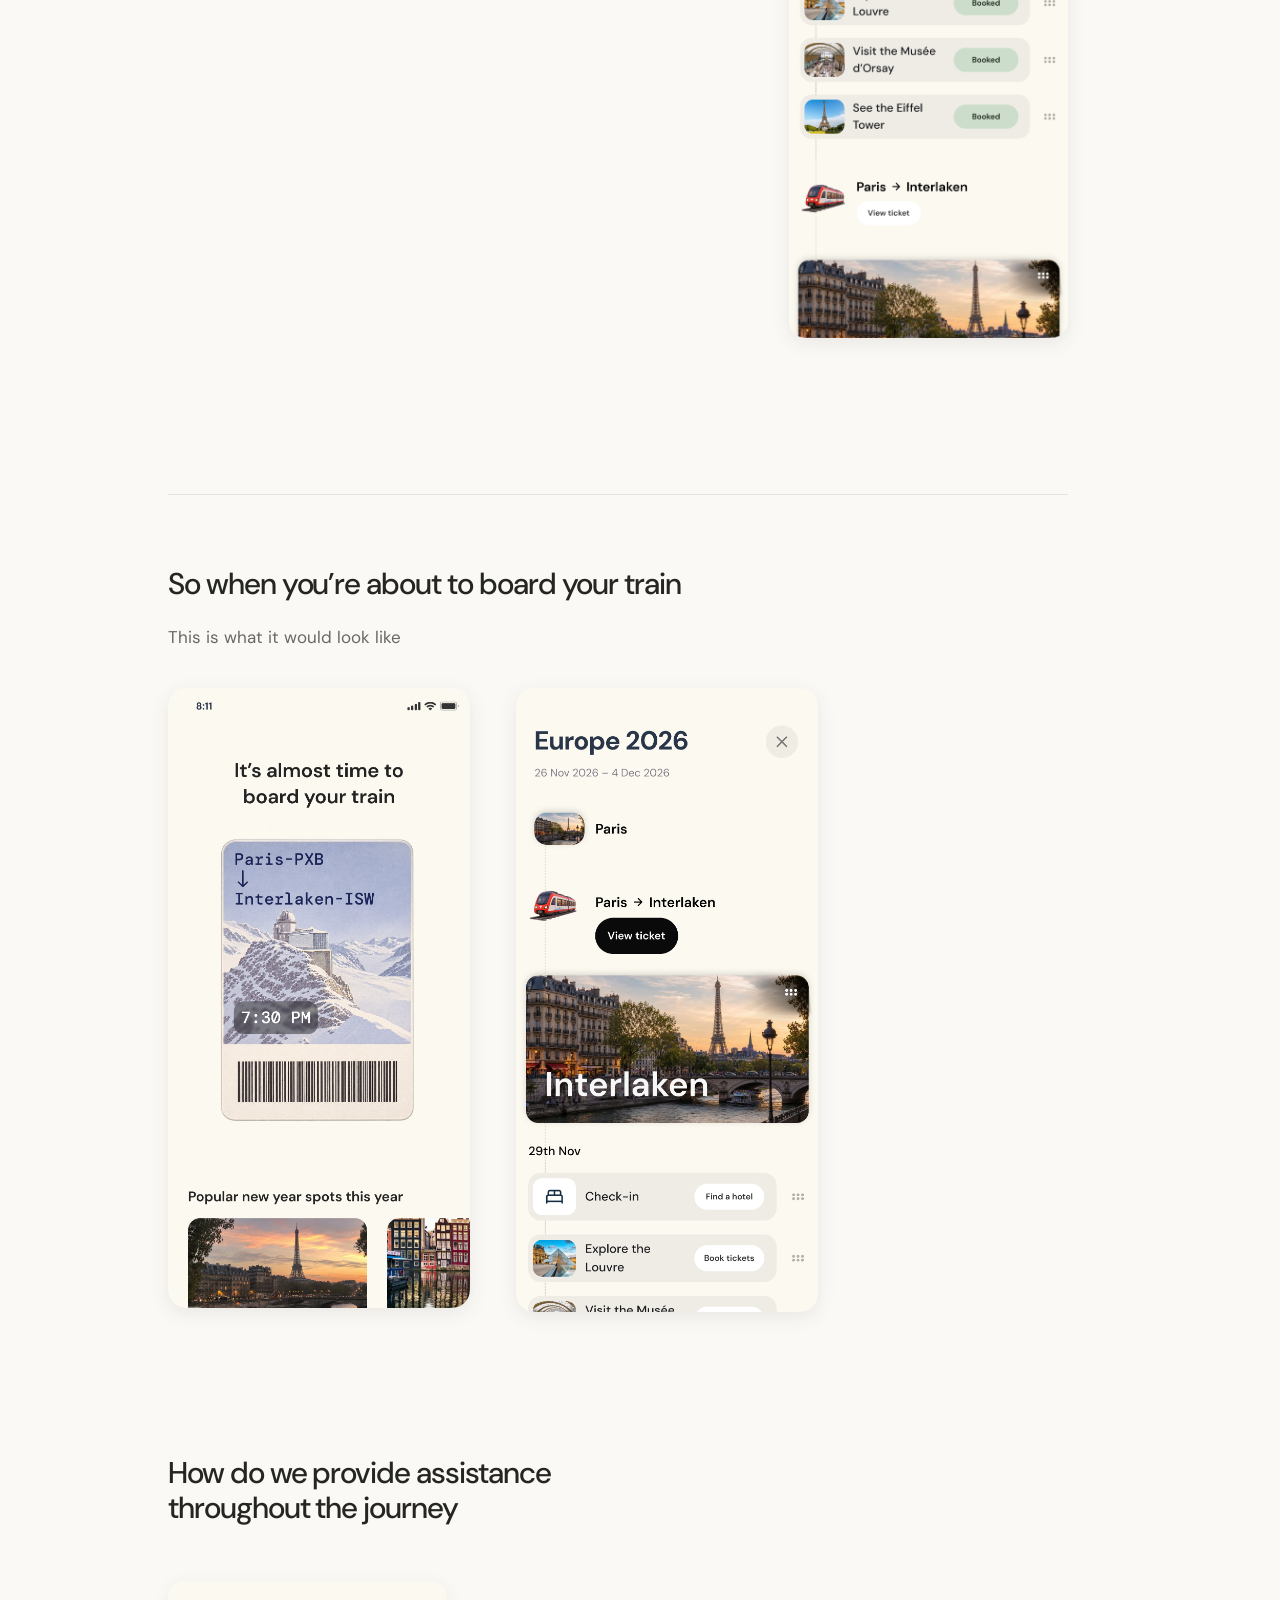
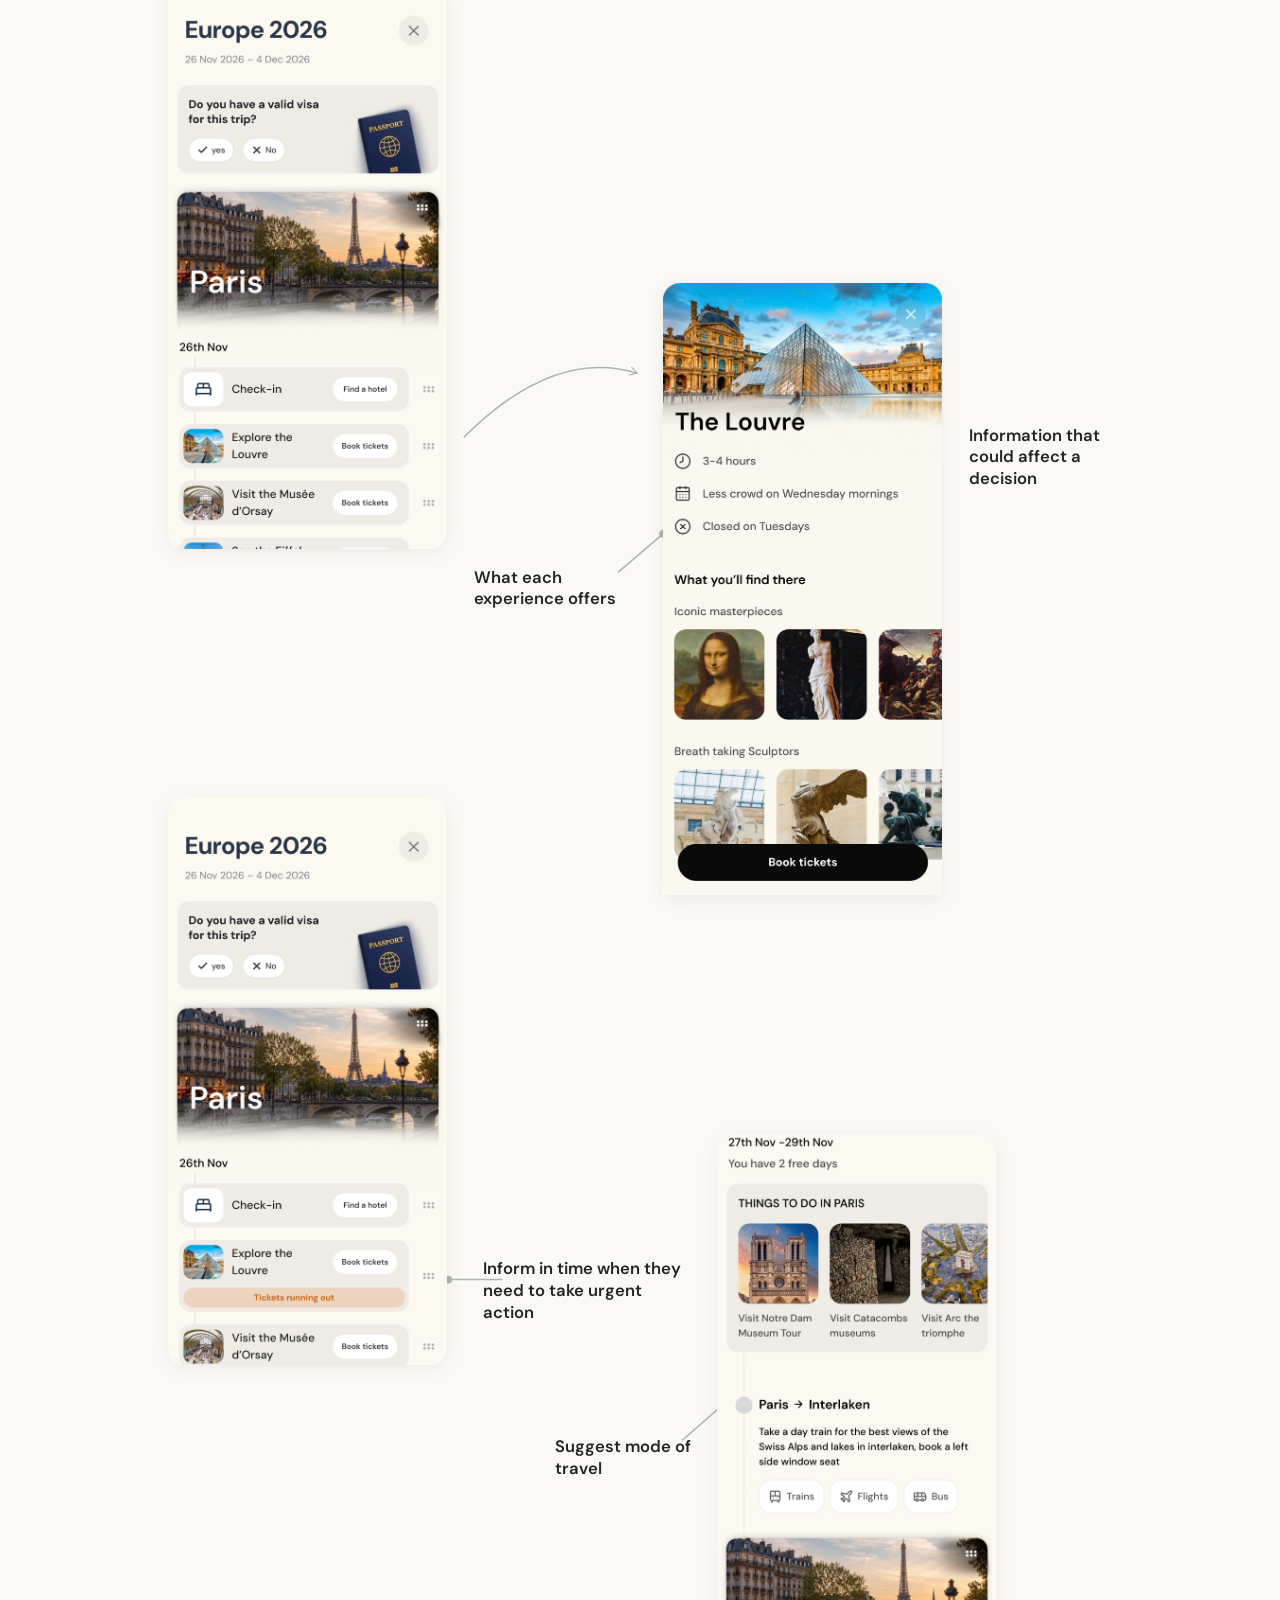
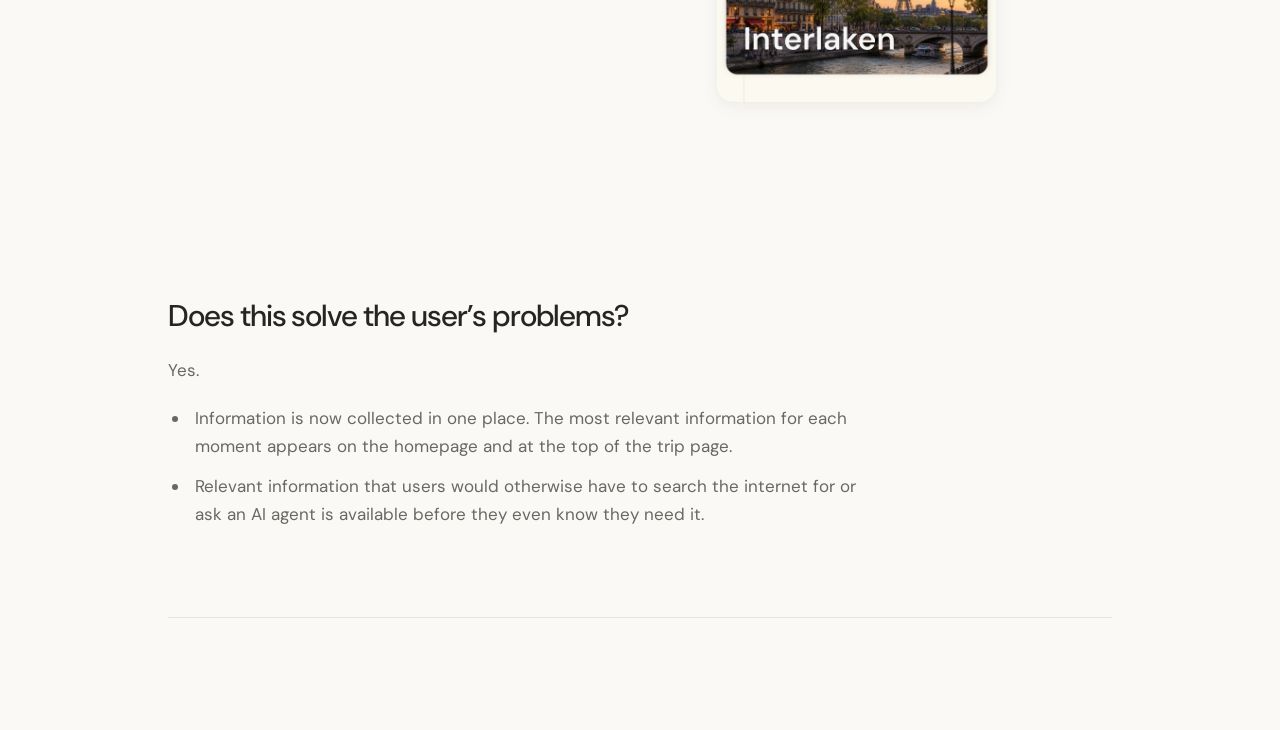
==== commit 2661d28e: "Add closing outcome section to Away case study" ====
--- a/work/away/index.html
+++ b/work/away/index.html
@@ -39,6 +39,7 @@
 
 <section id="user-flow"><h2>User flow</h2><ol class="setup-flow"><li>Select cities</li><li>Select dates</li><li>Select duration for each city</li><li>Add basic things to your itinerary</li><li>Create trip</li></ol><p>This gives the traveller a basic outline of their trip. From here, the app should help them flesh out the details.</p></section><section id="proposed-experience"><h2>This is what it would look like</h2><div class="reference-flow"><a class="reference-screen ref-home" style="--x:28;--y:54;--w:106" href="assets/solution-homepage.png" target="_blank" rel="noopener"><img src="assets/solution-homepage.png" width="1179" height="2340" alt="home travel planning screen" loading="eager"></a><a class="reference-screen ref-cities" style="--x:258;--y:153;--w:106" href="assets/solution-cities.png" target="_blank" rel="noopener"><img src="assets/solution-cities.png" width="1179" height="2556" alt="cities travel planning screen" loading="eager"></a><a class="reference-screen ref-route" style="--x:28;--y:292;--w:106" href="assets/solution-ordered-route.png" target="_blank" rel="noopener"><img src="assets/solution-ordered-route.png" width="1179" height="2556" alt="Selected cities in travel order: Paris, Interlaken and Amsterdam" loading="eager"></a><a class="reference-screen ref-dates" style="--x:258;--y:412;--w:106" href="assets/solution-dates-selected.png" target="_blank" rel="noopener"><img src="assets/solution-dates-selected.png" width="1179" height="2556" alt="dates travel planning screen" loading="eager"></a><a class="reference-screen ref-paris" style="--x:25;--y:565;--w:120" href="assets/solution-paris.png" target="_blank" rel="noopener"><img src="assets/solution-paris.png" width="1383" height="4986" alt="paris travel planning screen" loading="eager"></a><a class="reference-screen ref-collapsed" style="--x:267;--y:865;--w:120" href="assets/trip-collapsed.png" target="_blank" rel="noopener"><img src="assets/trip-collapsed.png" width="1383" height="2661" alt="collapsed travel planning screen" loading="eager"></a><a class="reference-screen ref-expanded" style="--x:25;--y:1050;--w:120" href="assets/trip-expanded.png" target="_blank" rel="noopener"><img src="assets/trip-expanded.png" width="1383" height="5697" alt="expanded travel planning screen" loading="eager"></a><div class="reference-copy copy-city"><h3>For each city</h3><p>The traveller selects how long they want to stay in each city.</p><p>A city overview helps them build a basic itinerary, with recommendations they can add to the plan.</p></div><div class="reference-copy copy-trip"><h3>When trip is created</h3><p>This page becomes a place for getting recommendations and reviewing the trip.</p><p>Each city can be expanded to see the itinerary, booking actions and suggestions for free days.</p></div><svg class="reference-arrows" viewBox="0 0 406 1660" aria-hidden="true"><defs><marker id="reference-tip" viewBox="0 0 10 10" refX="8" refY="5" markerWidth="6" markerHeight="6" orient="auto"><path d="M1 1L8 5L1 9" fill="none" stroke="#b2b3aa"/></marker></defs><g fill="none" stroke="#b2b3aa" stroke-width=".8" marker-end="url(#reference-tip)"><path d="M145 86 C175 70 225 90 255 128"/><path d="M245 310 C230 350 180 365 150 395"/><path d="M150 505 C185 470 220 460 246 465"/><path d="M244 630 C230 660 190 680 150 690"/><path d="M152 978 C185 950 220 935 250 938"/><path d="M255 1100 C240 1130 200 1150 160 1165"/></g></svg></div></section>
 <section id="streamlined-information"><h2>But, how does all the information get streamlined?</h2><p>Upload any booking document or screenshot. There’s no need to specify what the booking is—the app identifies the details and places it in the right part of the trip.</p><div class="booking-flow"><a class="booking-screen" style="--x:0;--y:0;--w:31" href="assets/booking-start.png" target="_blank" rel="noopener"><img src="assets/booking-start.png" width="1179" height="2400" alt="booking start" loading="eager"></a><a class="booking-screen" style="--x:69;--y:20;--w:31" href="assets/booking-add.png" target="_blank" rel="noopener"><img src="assets/booking-add.png" width="1179" height="2400" alt="booking add" loading="eager"></a><a class="booking-screen" style="--x:0;--y:38;--w:31" href="assets/booking-saved.png" target="_blank" rel="noopener"><img src="assets/booking-saved.png" width="1179" height="2400" alt="booking saved" loading="eager"></a><a class="booking-screen" style="--x:69;--y:57;--w:31" href="assets/booking-complete.png" target="_blank" rel="noopener"><img src="assets/booking-complete.png" width="1179" height="2964" alt="booking complete" loading="eager"></a><svg viewBox="0 0 700 1400" class="booking-arrows" aria-hidden="true"><defs><marker id="booking-tip" viewBox="0 0 10 10" refX="8" refY="5" markerWidth="7" markerHeight="7" orient="auto"><path d="M1 1L8 5L1 9" fill="none" stroke="#b2b3aa"/></marker></defs><g fill="none" stroke="#b2b3aa" stroke-width="1.5" marker-end="url(#booking-tip)"><path d="M250 390 Q360 290 465 315"/><path d="M475 490 Q420 640 250 615"/><path d="M250 900 Q350 840 445 885"/></g></svg></div></section><section id="train-boarding"><h2>So when you’re about to board your train</h2><p>This is what it would look like</p><div class="boarding-pair"><a href="assets/boarding-home.png" target="_blank" rel="noopener"><img src="assets/boarding-home.png" width="1179" height="2421" alt="Train boarding home screen" loading="eager"></a><a href="assets/boarding-trip.png" target="_blank" rel="noopener"><img src="assets/boarding-trip.png" width="1179" height="2436" alt="Train boarding trip screen" loading="eager"></a></div></section><section id="journey-assistance"><h2>How do we provide assistance throughout the journey</h2><div class="assistance-flow"><a class="assistance-screen" style="--x:0;--y:0" href="assets/assistance-plan.png" target="_blank" rel="noopener"><img src="assets/assistance-plan.png" width="1179" height="2400" alt="assistance plan" loading="eager"></a><a class="assistance-screen" style="--x:55;--y:17" href="assets/assistance-louvre.png" target="_blank" rel="noopener"><img src="assets/assistance-louvre.png" width="1179" height="2586" alt="assistance louvre" loading="eager"></a><a class="assistance-screen" style="--x:0;--y:46" href="assets/assistance-alert.png" target="_blank" rel="noopener"><img src="assets/assistance-alert.png" width="1179" height="2400" alt="assistance alert" loading="eager"></a><a class="assistance-screen" style="--x:61;--y:65" href="assets/assistance-transport.png" target="_blank" rel="noopener"><img src="assets/assistance-transport.png" width="1179" height="2400" alt="assistance transport" loading="eager"></a><p class="assistance-label label-decision">Information that could affect a decision</p><p class="assistance-label label-experience">What each experience offers</p><p class="assistance-label label-urgent">Inform in time when they need to take urgent action</p><p class="assistance-label label-transport">Suggest mode of travel</p><svg class="assistance-arrows" viewBox="0 0 700 1380" aria-hidden="true"><defs><marker id="assistance-tip" viewBox="0 0 10 10" refX="8" refY="5" markerWidth="7" markerHeight="7" orient="auto"><path d="M1 1L8 5L1 9" fill="none" stroke="#b2b3aa"/></marker></defs><g fill="none" stroke="#b2b3aa" stroke-width="1.2"><path d="M230 355 Q300 285 365 305" marker-end="url(#assistance-tip)"/><path d="M565 365H600"/><path d="M385 430L350 460"/><path d="M218 1010H260"/><path d="M440 1100L400 1135"/></g><g fill="#b2b3aa"><circle cx="565" cy="365" r="3"/><circle cx="385" cy="430" r="3"/><circle cx="218" cy="1010" r="3"/><circle cx="440" cy="1100" r="3"/></g></svg></div></section><section id="working-prototype" hidden><h2>Try the experience</h2><p>The working prototype takes the traveller from choosing destinations and dates to planning each city and reviewing the trip. Activities selected during city planning appear in the route overview.</p><p><a href="prototype/index.html" target="_blank" rel="noopener">Open the interactive prototype</a></p><div class="prototype-stage"><iframe src="prototype/index.html?screen=home&amp;embed=1" title="Away interactive travel planning prototype" loading="lazy"></iframe></div><p class="caption">Start with Create a trip, choose cities and dates, then plan each stop. This is a demo with browser-local saving; booking actions and visa assistance shown in the Figma explorations are not live integrations.</p></section>
+<section id="outcome"><h2>Does this solve the user’s problems?</h2><p>Yes.</p><ul><li>Information is now collected in one place. The most relevant information for each moment appears on the homepage and at the top of the trip page.</li><li>Relevant information that users would otherwise have to search the internet for or ask an AI agent is available before they even know they need it.</li></ul></section>
 </main></div>
 
 </body>
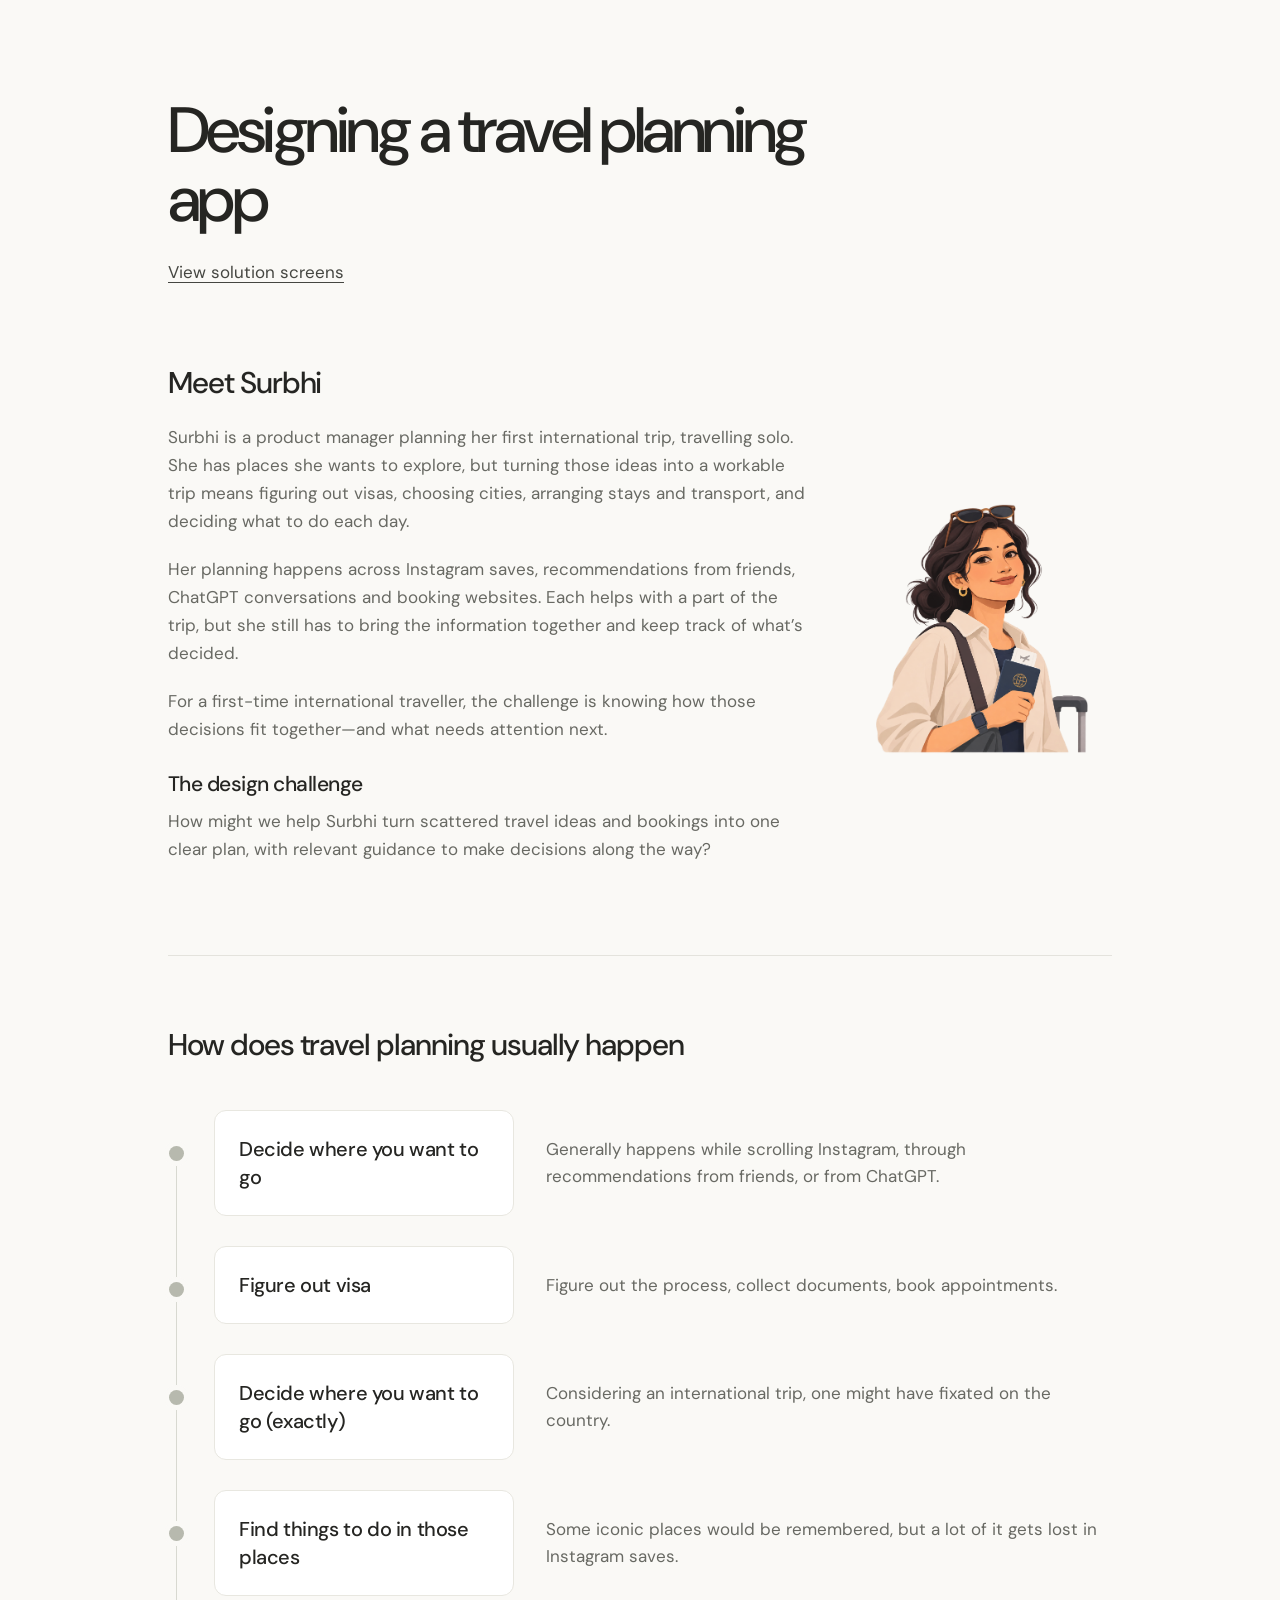
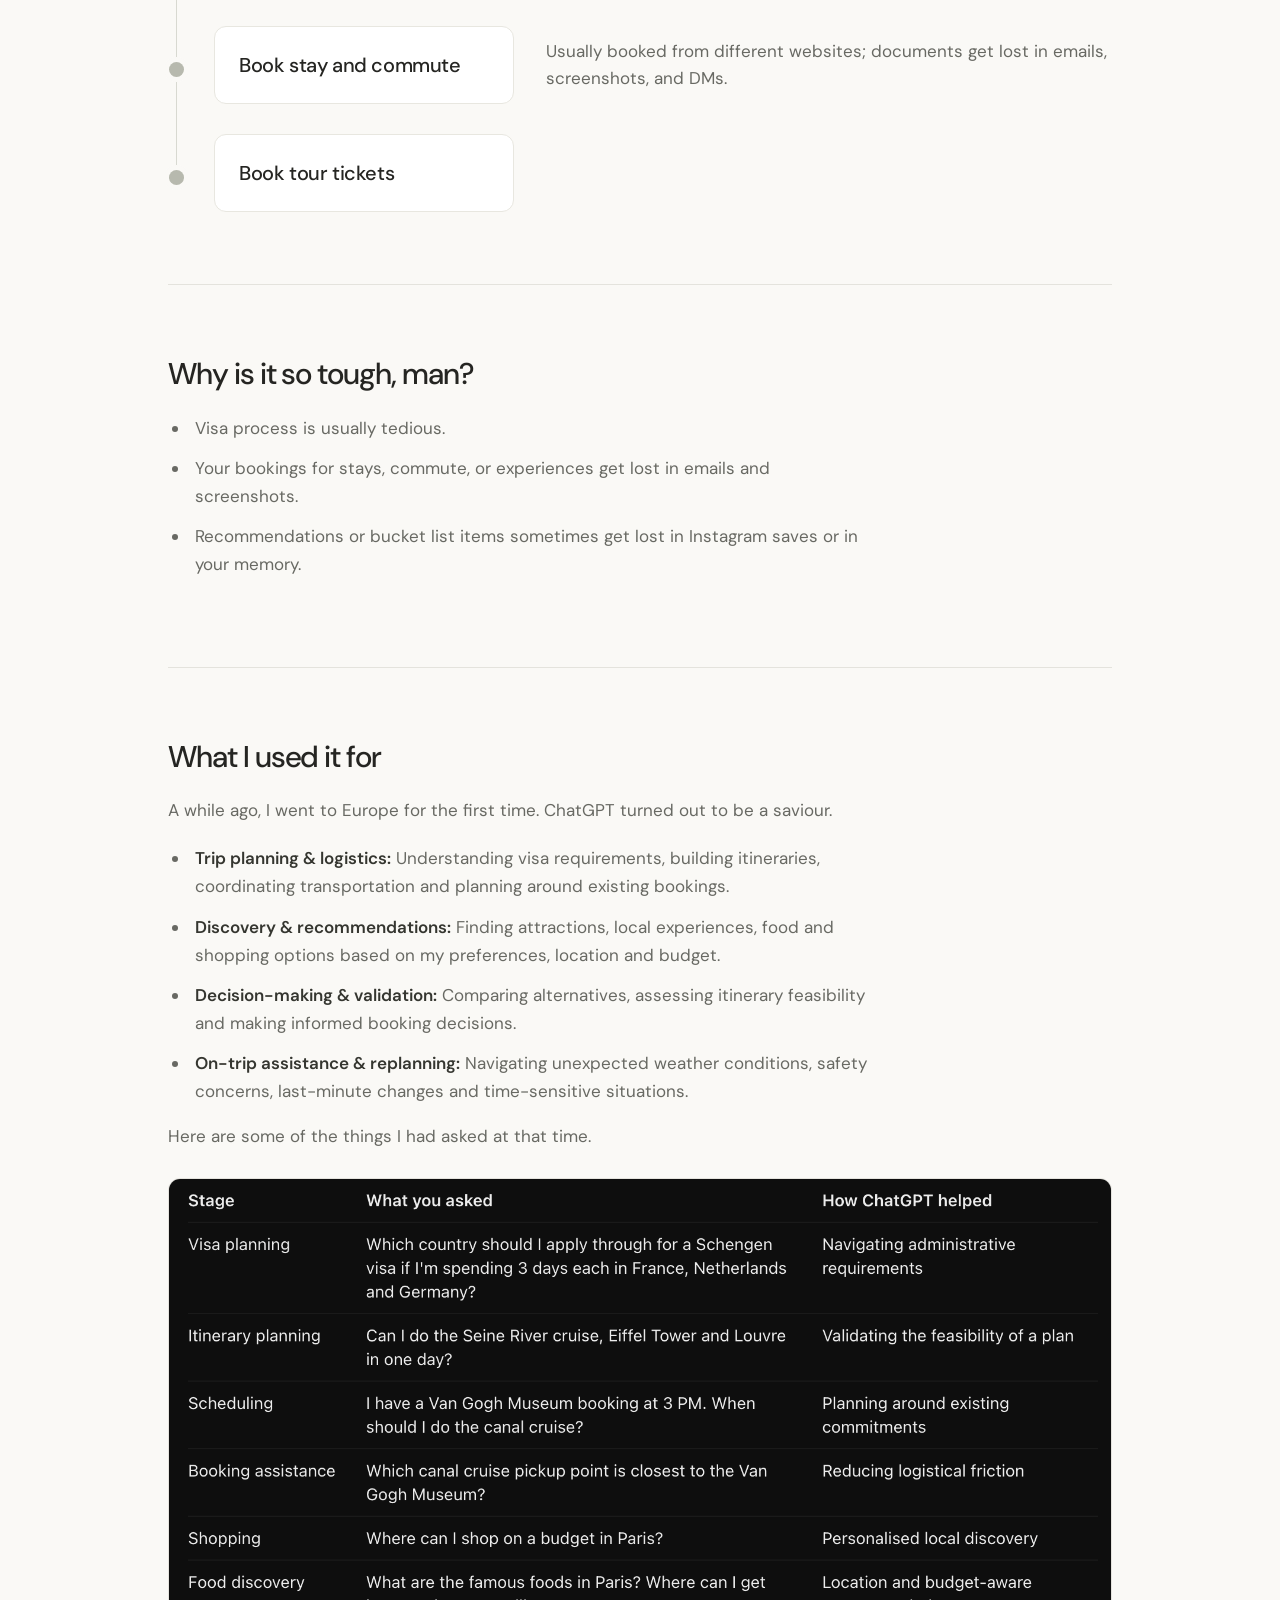
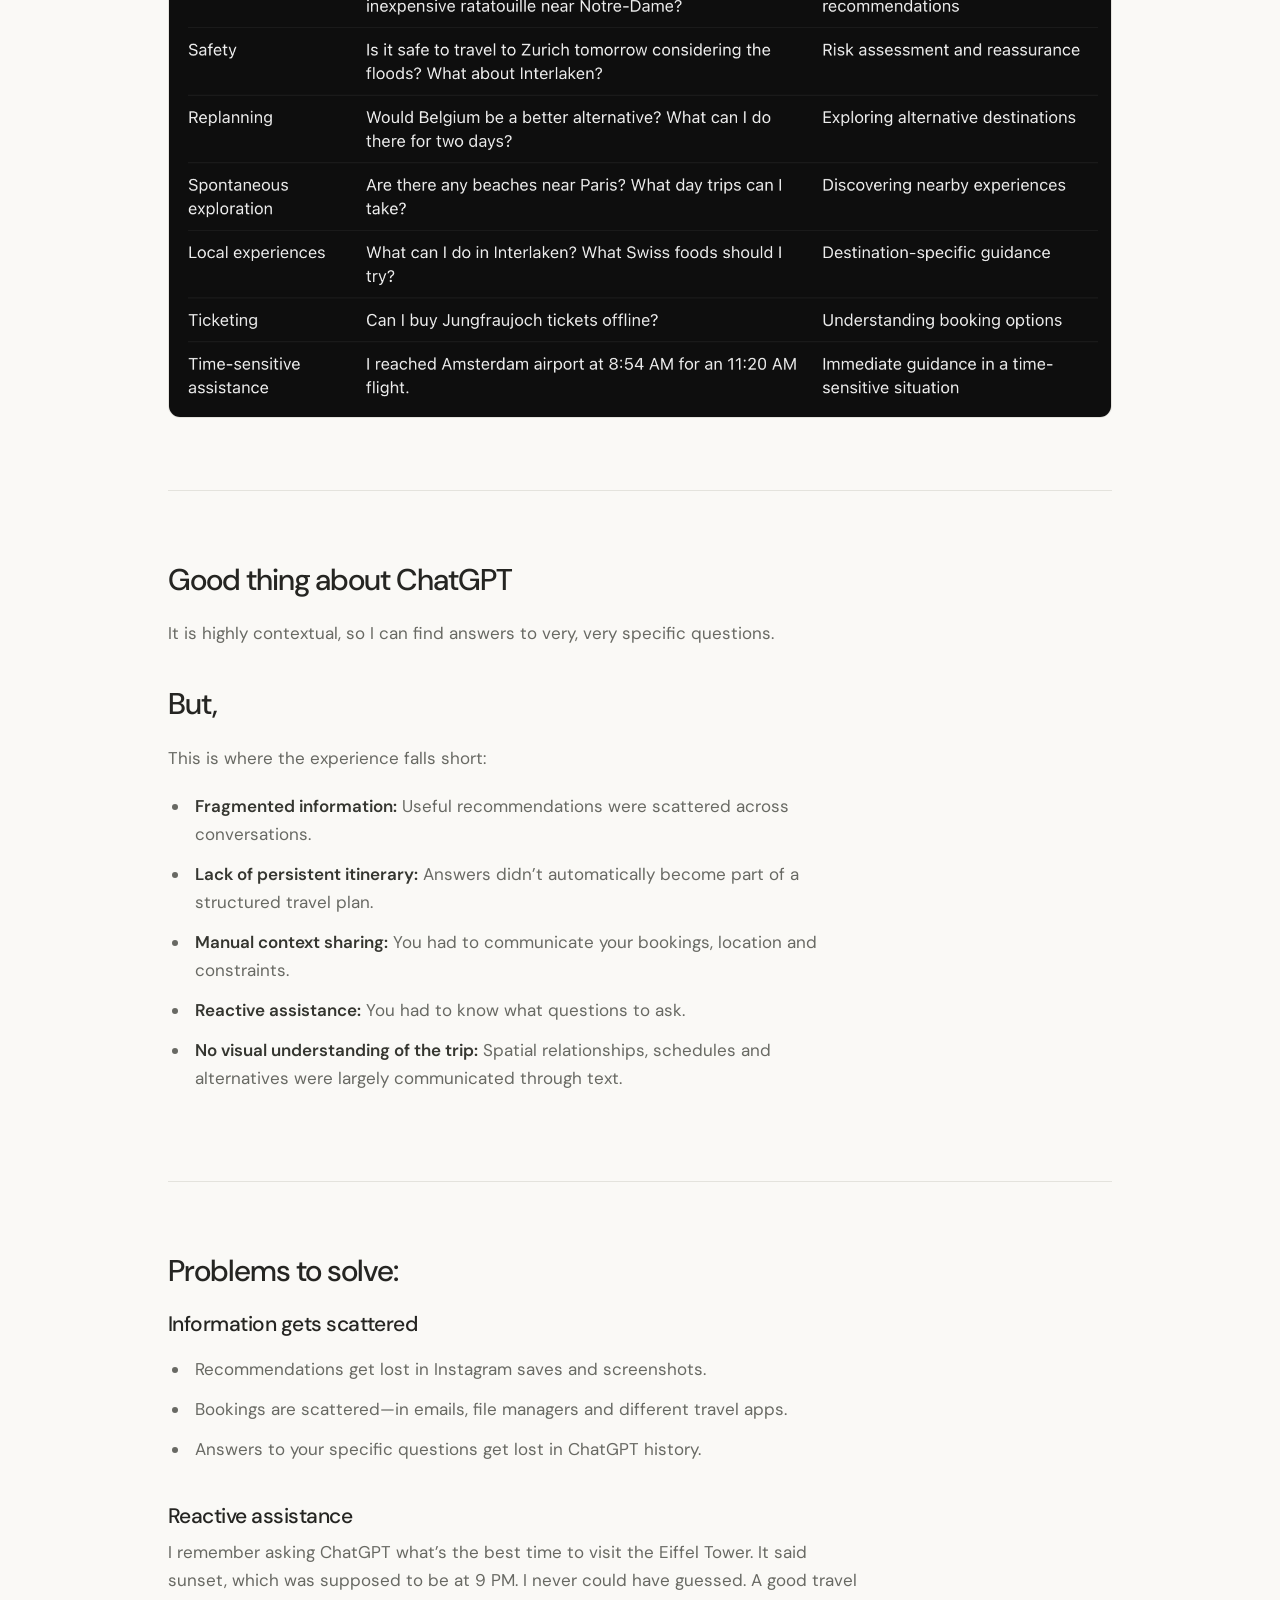
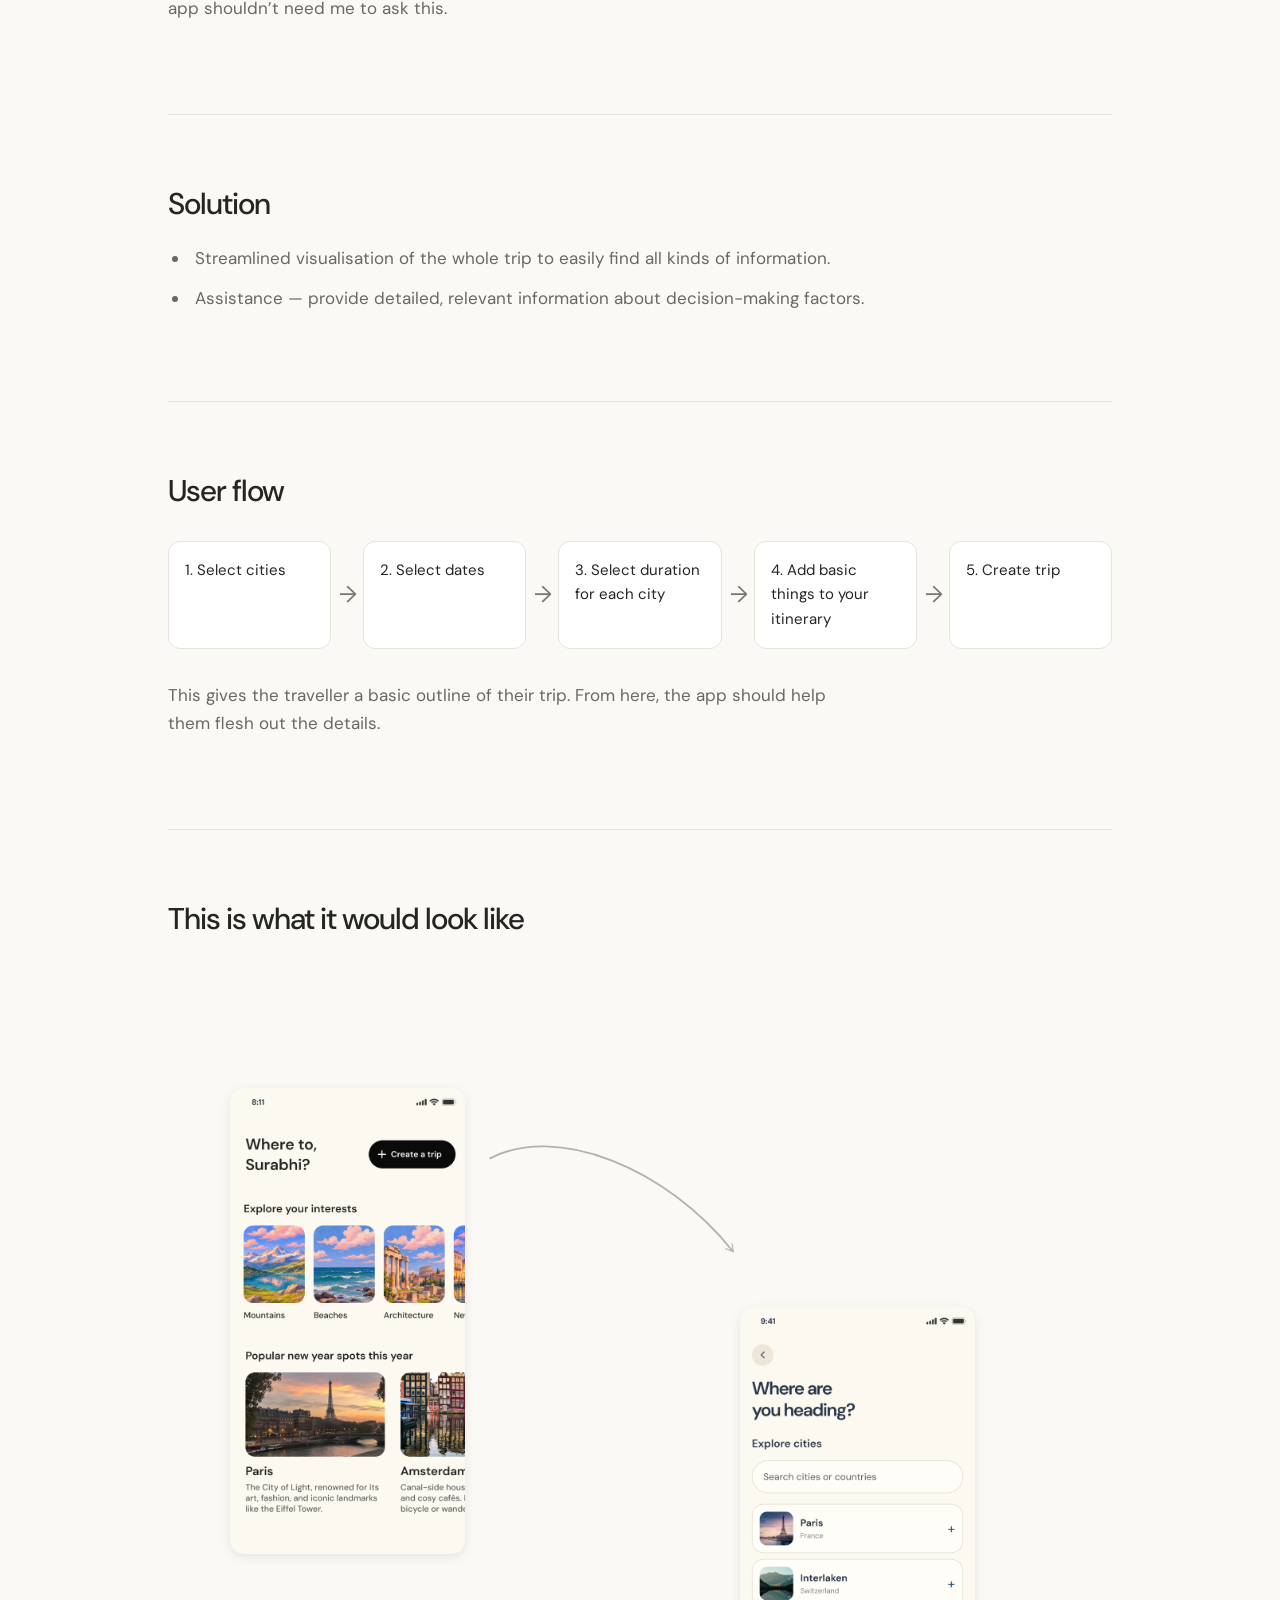
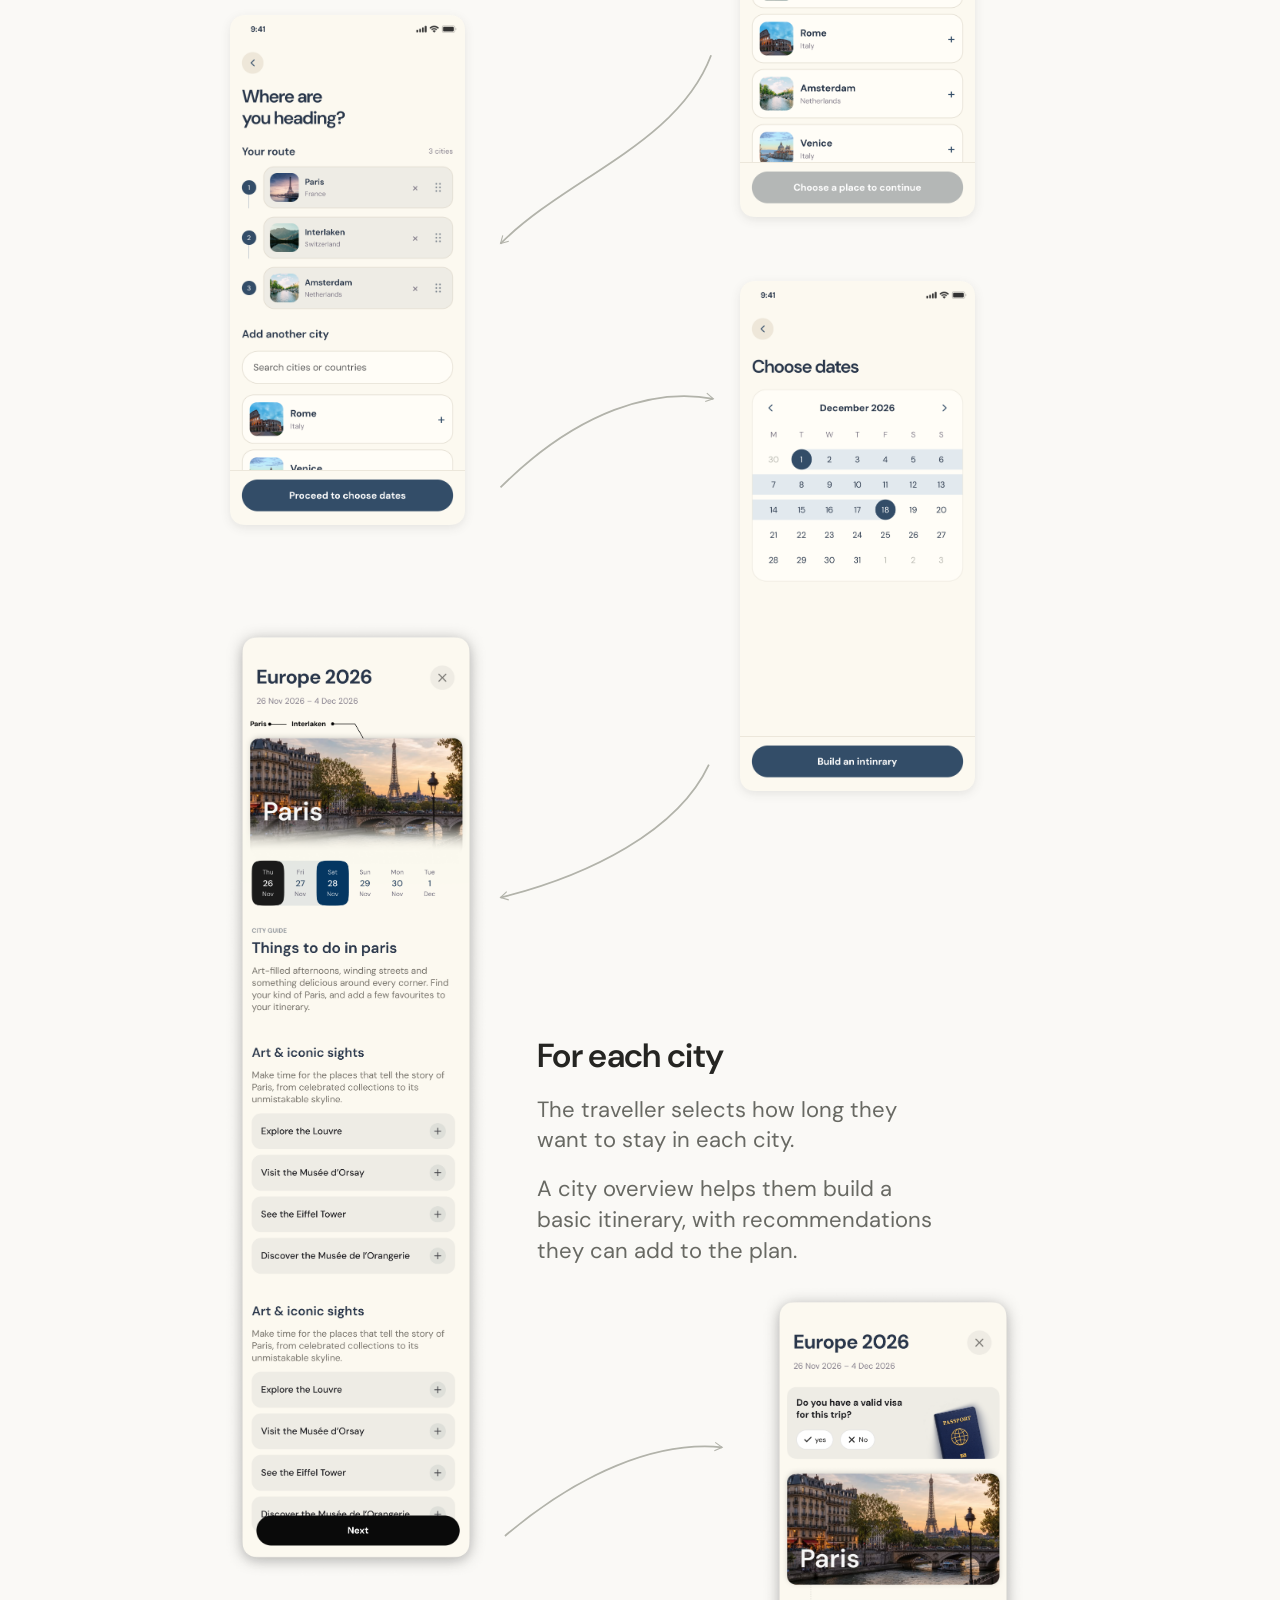
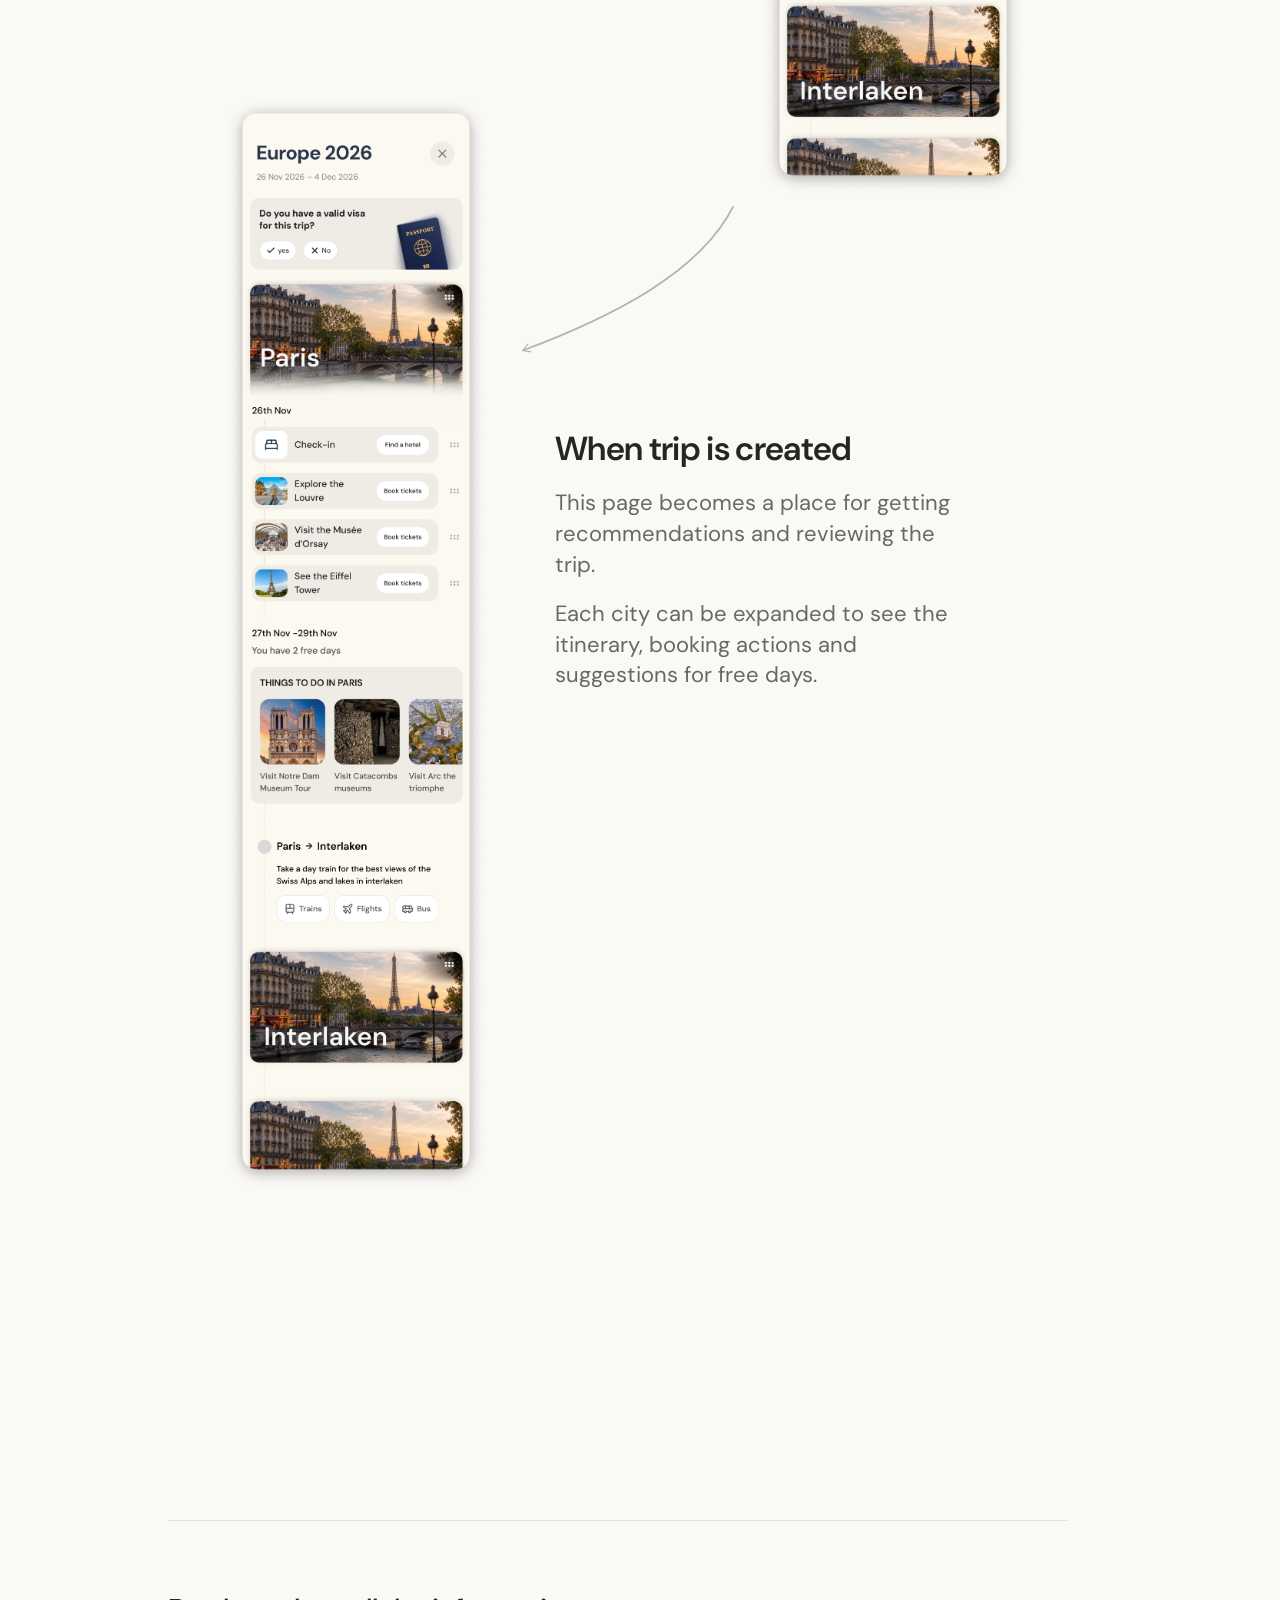
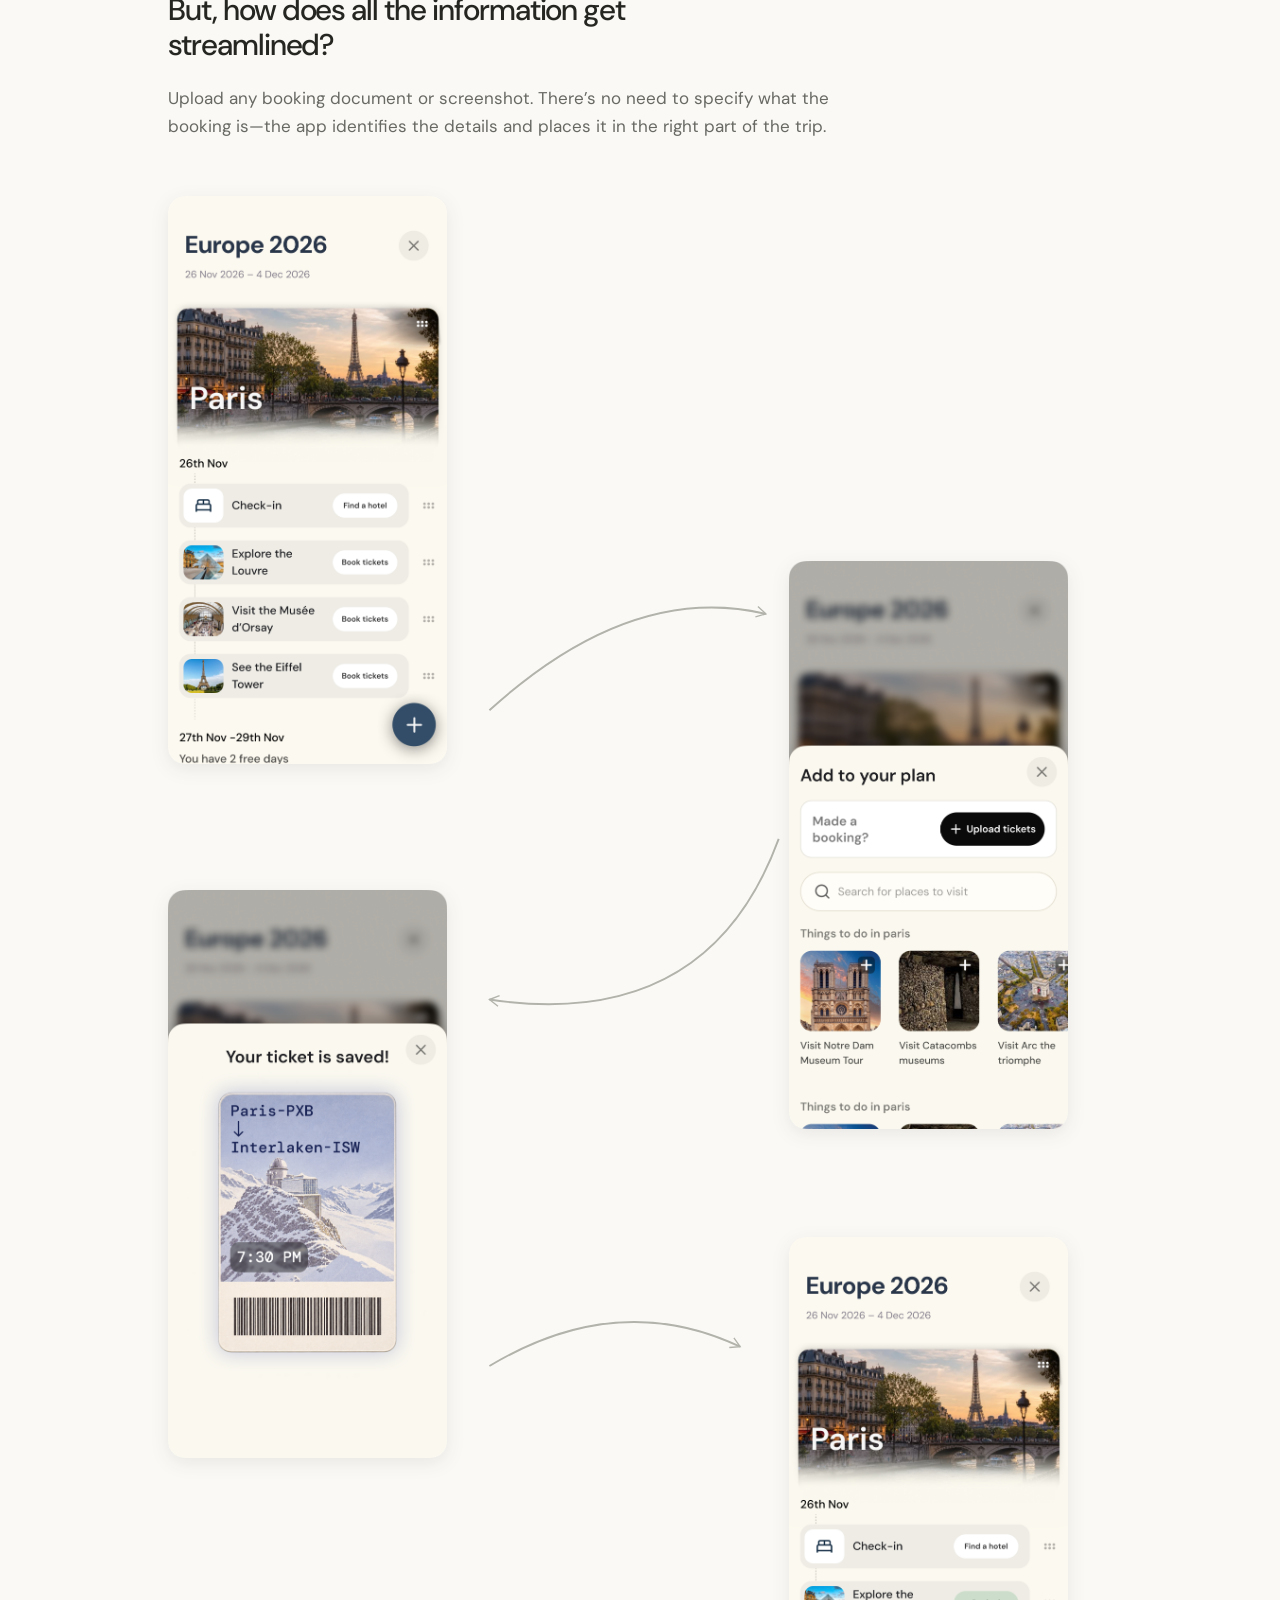
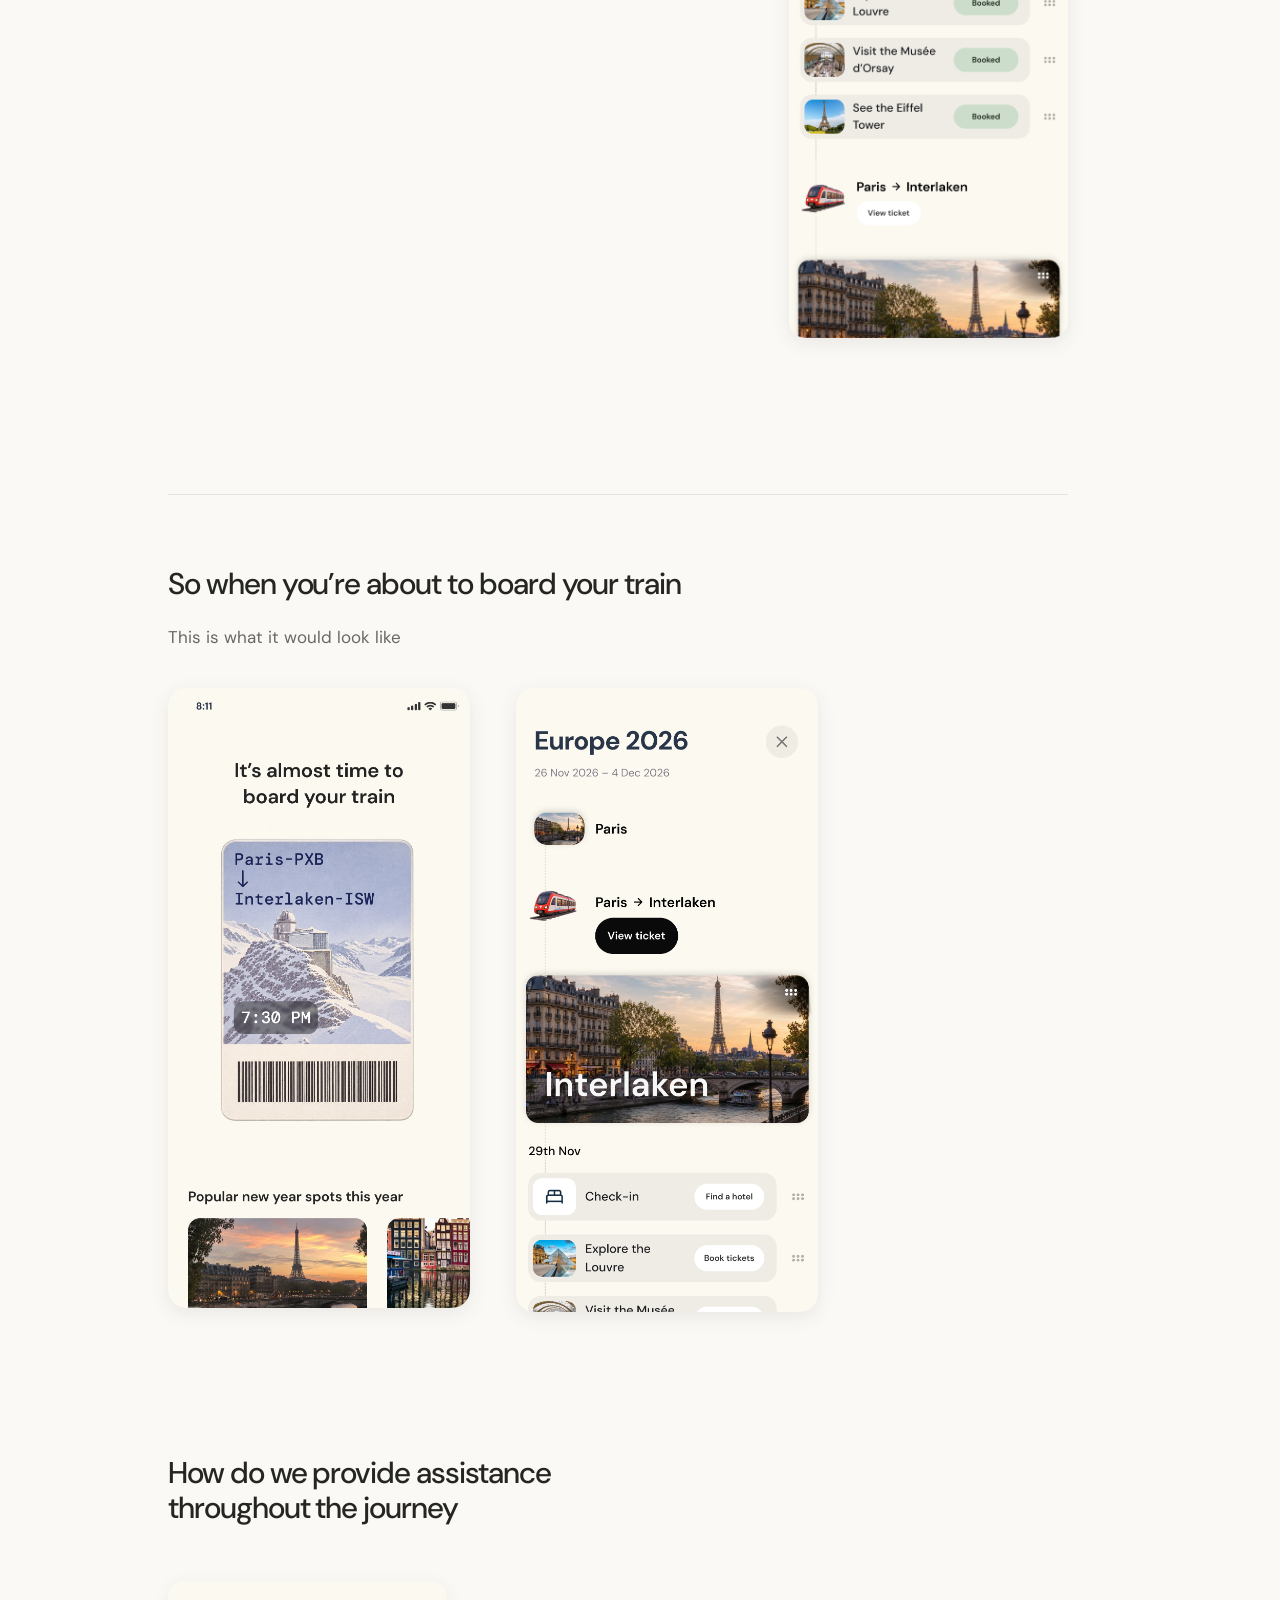
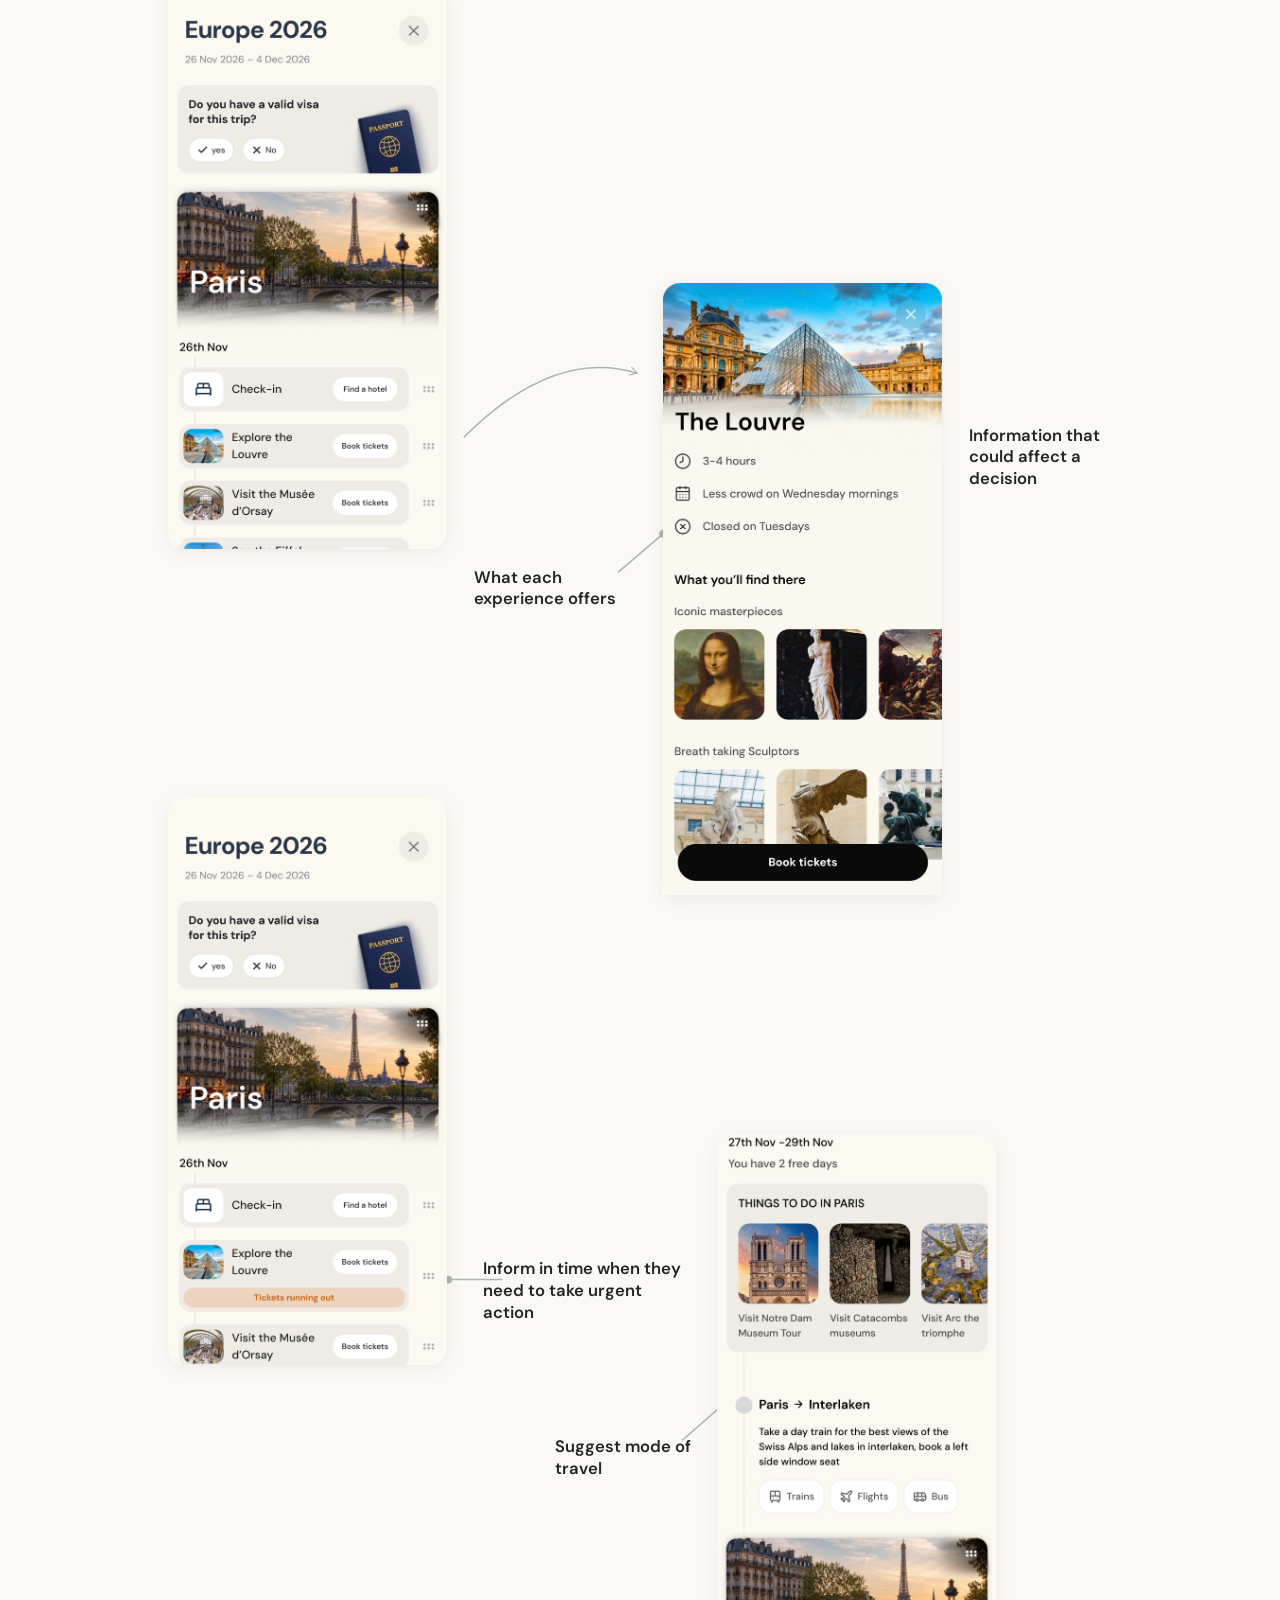
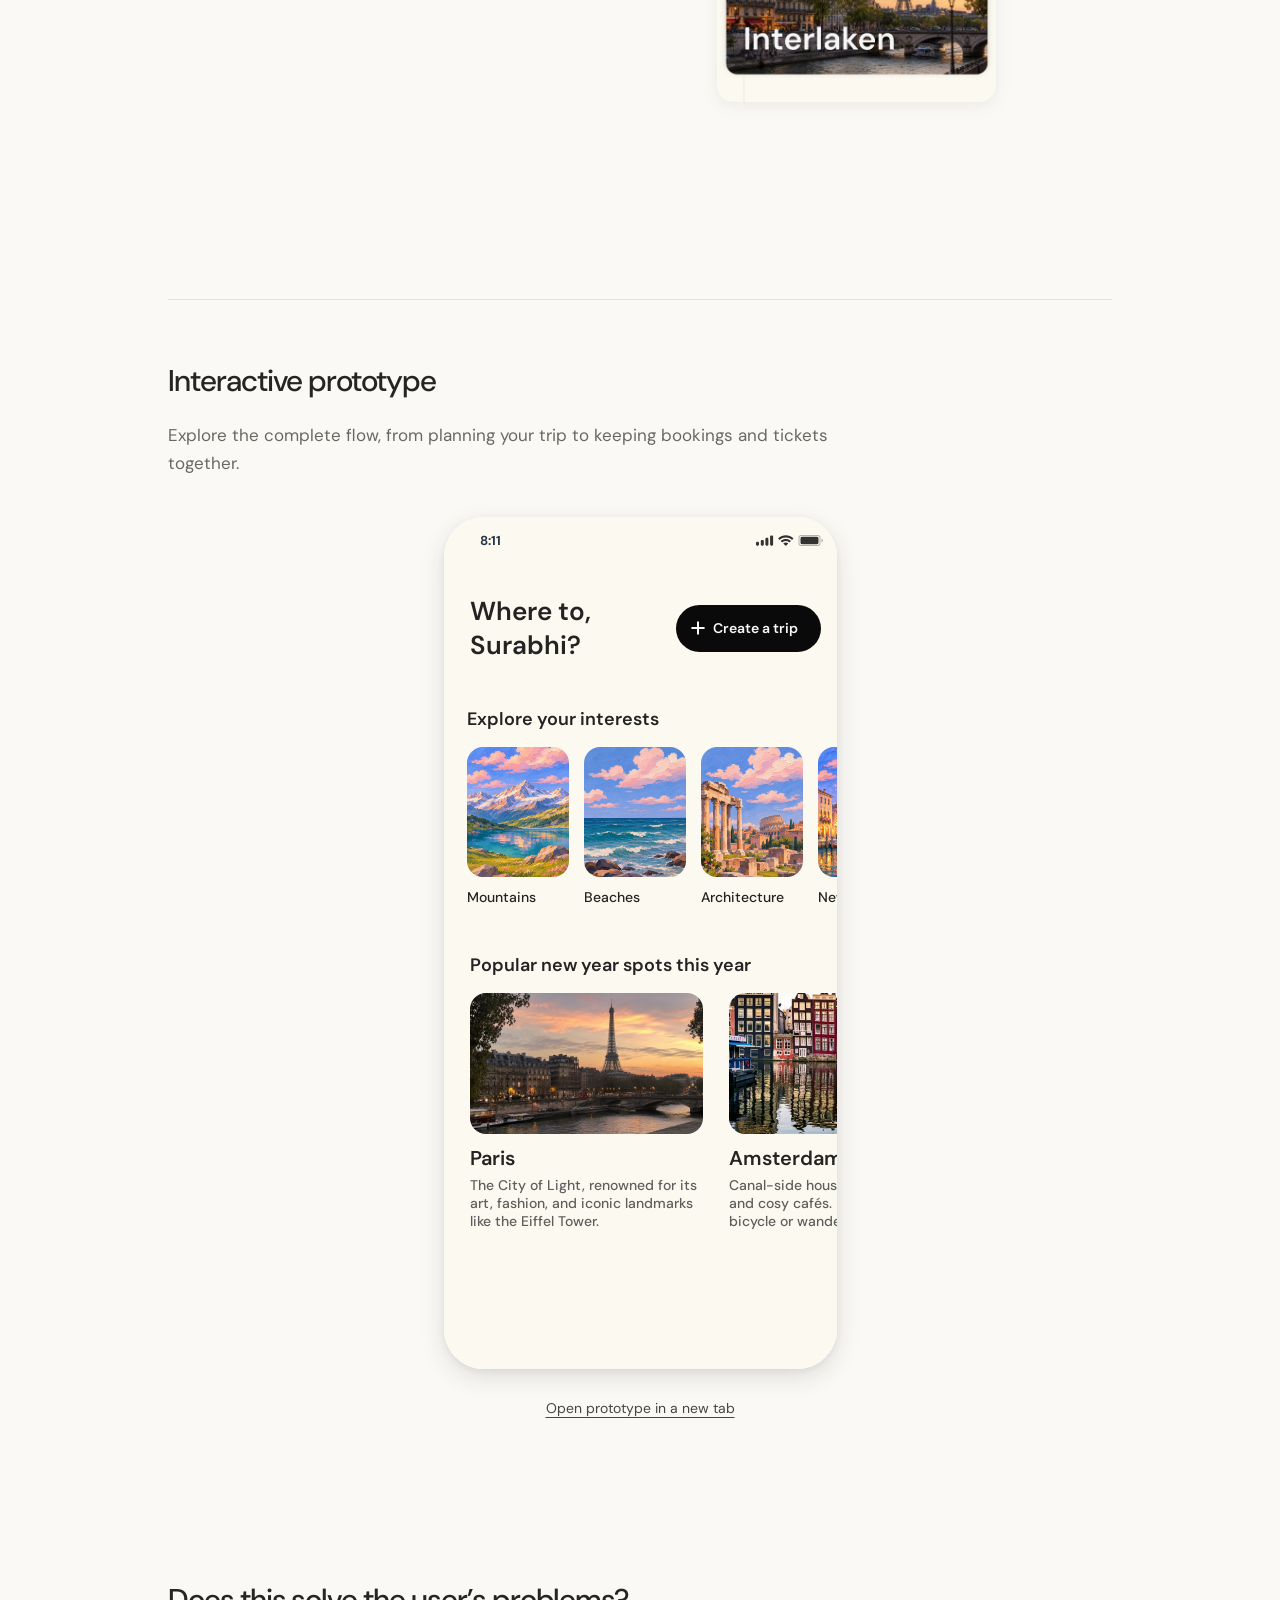
==== commit edee98e3: "Embed completed Away prototype in iPhone 15 Pro viewport" ====
--- a/work/away/index.html
+++ b/work/away/index.html
@@ -4,7 +4,7 @@
 <meta charset="utf-8">
 <meta name="viewport" content="width=device-width, initial-scale=1">
 <title>Away · Designing a travel planning app</title>
-<link rel="stylesheet" href="style.css?v=20261127-assistance">
+<link rel="stylesheet" href="style.css?v=20261127-interactive">
 </head>
 <body>
 <a class="skip" href="#overview">Skip to case study</a>
@@ -38,7 +38,7 @@
 <section id="solution"><h2>Solution</h2><ul><li>Streamlined visualisation of the whole trip to easily find all kinds of information.</li><li>Assistance — provide detailed, relevant information about decision-making factors.</li></ul></section>
 
 <section id="user-flow"><h2>User flow</h2><ol class="setup-flow"><li>Select cities</li><li>Select dates</li><li>Select duration for each city</li><li>Add basic things to your itinerary</li><li>Create trip</li></ol><p>This gives the traveller a basic outline of their trip. From here, the app should help them flesh out the details.</p></section><section id="proposed-experience"><h2>This is what it would look like</h2><div class="reference-flow"><a class="reference-screen ref-home" style="--x:28;--y:54;--w:106" href="assets/solution-homepage.png" target="_blank" rel="noopener"><img src="assets/solution-homepage.png" width="1179" height="2340" alt="home travel planning screen" loading="eager"></a><a class="reference-screen ref-cities" style="--x:258;--y:153;--w:106" href="assets/solution-cities.png" target="_blank" rel="noopener"><img src="assets/solution-cities.png" width="1179" height="2556" alt="cities travel planning screen" loading="eager"></a><a class="reference-screen ref-route" style="--x:28;--y:292;--w:106" href="assets/solution-ordered-route.png" target="_blank" rel="noopener"><img src="assets/solution-ordered-route.png" width="1179" height="2556" alt="Selected cities in travel order: Paris, Interlaken and Amsterdam" loading="eager"></a><a class="reference-screen ref-dates" style="--x:258;--y:412;--w:106" href="assets/solution-dates-selected.png" target="_blank" rel="noopener"><img src="assets/solution-dates-selected.png" width="1179" height="2556" alt="dates travel planning screen" loading="eager"></a><a class="reference-screen ref-paris" style="--x:25;--y:565;--w:120" href="assets/solution-paris.png" target="_blank" rel="noopener"><img src="assets/solution-paris.png" width="1383" height="4986" alt="paris travel planning screen" loading="eager"></a><a class="reference-screen ref-collapsed" style="--x:267;--y:865;--w:120" href="assets/trip-collapsed.png" target="_blank" rel="noopener"><img src="assets/trip-collapsed.png" width="1383" height="2661" alt="collapsed travel planning screen" loading="eager"></a><a class="reference-screen ref-expanded" style="--x:25;--y:1050;--w:120" href="assets/trip-expanded.png" target="_blank" rel="noopener"><img src="assets/trip-expanded.png" width="1383" height="5697" alt="expanded travel planning screen" loading="eager"></a><div class="reference-copy copy-city"><h3>For each city</h3><p>The traveller selects how long they want to stay in each city.</p><p>A city overview helps them build a basic itinerary, with recommendations they can add to the plan.</p></div><div class="reference-copy copy-trip"><h3>When trip is created</h3><p>This page becomes a place for getting recommendations and reviewing the trip.</p><p>Each city can be expanded to see the itinerary, booking actions and suggestions for free days.</p></div><svg class="reference-arrows" viewBox="0 0 406 1660" aria-hidden="true"><defs><marker id="reference-tip" viewBox="0 0 10 10" refX="8" refY="5" markerWidth="6" markerHeight="6" orient="auto"><path d="M1 1L8 5L1 9" fill="none" stroke="#b2b3aa"/></marker></defs><g fill="none" stroke="#b2b3aa" stroke-width=".8" marker-end="url(#reference-tip)"><path d="M145 86 C175 70 225 90 255 128"/><path d="M245 310 C230 350 180 365 150 395"/><path d="M150 505 C185 470 220 460 246 465"/><path d="M244 630 C230 660 190 680 150 690"/><path d="M152 978 C185 950 220 935 250 938"/><path d="M255 1100 C240 1130 200 1150 160 1165"/></g></svg></div></section>
-<section id="streamlined-information"><h2>But, how does all the information get streamlined?</h2><p>Upload any booking document or screenshot. There’s no need to specify what the booking is—the app identifies the details and places it in the right part of the trip.</p><div class="booking-flow"><a class="booking-screen" style="--x:0;--y:0;--w:31" href="assets/booking-start.png" target="_blank" rel="noopener"><img src="assets/booking-start.png" width="1179" height="2400" alt="booking start" loading="eager"></a><a class="booking-screen" style="--x:69;--y:20;--w:31" href="assets/booking-add.png" target="_blank" rel="noopener"><img src="assets/booking-add.png" width="1179" height="2400" alt="booking add" loading="eager"></a><a class="booking-screen" style="--x:0;--y:38;--w:31" href="assets/booking-saved.png" target="_blank" rel="noopener"><img src="assets/booking-saved.png" width="1179" height="2400" alt="booking saved" loading="eager"></a><a class="booking-screen" style="--x:69;--y:57;--w:31" href="assets/booking-complete.png" target="_blank" rel="noopener"><img src="assets/booking-complete.png" width="1179" height="2964" alt="booking complete" loading="eager"></a><svg viewBox="0 0 700 1400" class="booking-arrows" aria-hidden="true"><defs><marker id="booking-tip" viewBox="0 0 10 10" refX="8" refY="5" markerWidth="7" markerHeight="7" orient="auto"><path d="M1 1L8 5L1 9" fill="none" stroke="#b2b3aa"/></marker></defs><g fill="none" stroke="#b2b3aa" stroke-width="1.5" marker-end="url(#booking-tip)"><path d="M250 390 Q360 290 465 315"/><path d="M475 490 Q420 640 250 615"/><path d="M250 900 Q350 840 445 885"/></g></svg></div></section><section id="train-boarding"><h2>So when you’re about to board your train</h2><p>This is what it would look like</p><div class="boarding-pair"><a href="assets/boarding-home.png" target="_blank" rel="noopener"><img src="assets/boarding-home.png" width="1179" height="2421" alt="Train boarding home screen" loading="eager"></a><a href="assets/boarding-trip.png" target="_blank" rel="noopener"><img src="assets/boarding-trip.png" width="1179" height="2436" alt="Train boarding trip screen" loading="eager"></a></div></section><section id="journey-assistance"><h2>How do we provide assistance throughout the journey</h2><div class="assistance-flow"><a class="assistance-screen" style="--x:0;--y:0" href="assets/assistance-plan.png" target="_blank" rel="noopener"><img src="assets/assistance-plan.png" width="1179" height="2400" alt="assistance plan" loading="eager"></a><a class="assistance-screen" style="--x:55;--y:17" href="assets/assistance-louvre.png" target="_blank" rel="noopener"><img src="assets/assistance-louvre.png" width="1179" height="2586" alt="assistance louvre" loading="eager"></a><a class="assistance-screen" style="--x:0;--y:46" href="assets/assistance-alert.png" target="_blank" rel="noopener"><img src="assets/assistance-alert.png" width="1179" height="2400" alt="assistance alert" loading="eager"></a><a class="assistance-screen" style="--x:61;--y:65" href="assets/assistance-transport.png" target="_blank" rel="noopener"><img src="assets/assistance-transport.png" width="1179" height="2400" alt="assistance transport" loading="eager"></a><p class="assistance-label label-decision">Information that could affect a decision</p><p class="assistance-label label-experience">What each experience offers</p><p class="assistance-label label-urgent">Inform in time when they need to take urgent action</p><p class="assistance-label label-transport">Suggest mode of travel</p><svg class="assistance-arrows" viewBox="0 0 700 1380" aria-hidden="true"><defs><marker id="assistance-tip" viewBox="0 0 10 10" refX="8" refY="5" markerWidth="7" markerHeight="7" orient="auto"><path d="M1 1L8 5L1 9" fill="none" stroke="#b2b3aa"/></marker></defs><g fill="none" stroke="#b2b3aa" stroke-width="1.2"><path d="M230 355 Q300 285 365 305" marker-end="url(#assistance-tip)"/><path d="M565 365H600"/><path d="M385 430L350 460"/><path d="M218 1010H260"/><path d="M440 1100L400 1135"/></g><g fill="#b2b3aa"><circle cx="565" cy="365" r="3"/><circle cx="385" cy="430" r="3"/><circle cx="218" cy="1010" r="3"/><circle cx="440" cy="1100" r="3"/></g></svg></div></section><section id="working-prototype" hidden><h2>Try the experience</h2><p>The working prototype takes the traveller from choosing destinations and dates to planning each city and reviewing the trip. Activities selected during city planning appear in the route overview.</p><p><a href="prototype/index.html" target="_blank" rel="noopener">Open the interactive prototype</a></p><div class="prototype-stage"><iframe src="prototype/index.html?screen=home&amp;embed=1" title="Away interactive travel planning prototype" loading="lazy"></iframe></div><p class="caption">Start with Create a trip, choose cities and dates, then plan each stop. This is a demo with browser-local saving; booking actions and visa assistance shown in the Figma explorations are not live integrations.</p></section>
+<section id="streamlined-information"><h2>But, how does all the information get streamlined?</h2><p>Upload any booking document or screenshot. There’s no need to specify what the booking is—the app identifies the details and places it in the right part of the trip.</p><div class="booking-flow"><a class="booking-screen" style="--x:0;--y:0;--w:31" href="assets/booking-start.png" target="_blank" rel="noopener"><img src="assets/booking-start.png" width="1179" height="2400" alt="booking start" loading="eager"></a><a class="booking-screen" style="--x:69;--y:20;--w:31" href="assets/booking-add.png" target="_blank" rel="noopener"><img src="assets/booking-add.png" width="1179" height="2400" alt="booking add" loading="eager"></a><a class="booking-screen" style="--x:0;--y:38;--w:31" href="assets/booking-saved.png" target="_blank" rel="noopener"><img src="assets/booking-saved.png" width="1179" height="2400" alt="booking saved" loading="eager"></a><a class="booking-screen" style="--x:69;--y:57;--w:31" href="assets/booking-complete.png" target="_blank" rel="noopener"><img src="assets/booking-complete.png" width="1179" height="2964" alt="booking complete" loading="eager"></a><svg viewBox="0 0 700 1400" class="booking-arrows" aria-hidden="true"><defs><marker id="booking-tip" viewBox="0 0 10 10" refX="8" refY="5" markerWidth="7" markerHeight="7" orient="auto"><path d="M1 1L8 5L1 9" fill="none" stroke="#b2b3aa"/></marker></defs><g fill="none" stroke="#b2b3aa" stroke-width="1.5" marker-end="url(#booking-tip)"><path d="M250 390 Q360 290 465 315"/><path d="M475 490 Q420 640 250 615"/><path d="M250 900 Q350 840 445 885"/></g></svg></div></section><section id="train-boarding"><h2>So when you’re about to board your train</h2><p>This is what it would look like</p><div class="boarding-pair"><a href="assets/boarding-home.png" target="_blank" rel="noopener"><img src="assets/boarding-home.png" width="1179" height="2421" alt="Train boarding home screen" loading="eager"></a><a href="assets/boarding-trip.png" target="_blank" rel="noopener"><img src="assets/boarding-trip.png" width="1179" height="2436" alt="Train boarding trip screen" loading="eager"></a></div></section><section id="journey-assistance"><h2>How do we provide assistance throughout the journey</h2><div class="assistance-flow"><a class="assistance-screen" style="--x:0;--y:0" href="assets/assistance-plan.png" target="_blank" rel="noopener"><img src="assets/assistance-plan.png" width="1179" height="2400" alt="assistance plan" loading="eager"></a><a class="assistance-screen" style="--x:55;--y:17" href="assets/assistance-louvre.png" target="_blank" rel="noopener"><img src="assets/assistance-louvre.png" width="1179" height="2586" alt="assistance louvre" loading="eager"></a><a class="assistance-screen" style="--x:0;--y:46" href="assets/assistance-alert.png" target="_blank" rel="noopener"><img src="assets/assistance-alert.png" width="1179" height="2400" alt="assistance alert" loading="eager"></a><a class="assistance-screen" style="--x:61;--y:65" href="assets/assistance-transport.png" target="_blank" rel="noopener"><img src="assets/assistance-transport.png" width="1179" height="2400" alt="assistance transport" loading="eager"></a><p class="assistance-label label-decision">Information that could affect a decision</p><p class="assistance-label label-experience">What each experience offers</p><p class="assistance-label label-urgent">Inform in time when they need to take urgent action</p><p class="assistance-label label-transport">Suggest mode of travel</p><svg class="assistance-arrows" viewBox="0 0 700 1380" aria-hidden="true"><defs><marker id="assistance-tip" viewBox="0 0 10 10" refX="8" refY="5" markerWidth="7" markerHeight="7" orient="auto"><path d="M1 1L8 5L1 9" fill="none" stroke="#b2b3aa"/></marker></defs><g fill="none" stroke="#b2b3aa" stroke-width="1.2"><path d="M230 355 Q300 285 365 305" marker-end="url(#assistance-tip)"/><path d="M565 365H600"/><path d="M385 430L350 460"/><path d="M218 1010H260"/><path d="M440 1100L400 1135"/></g><g fill="#b2b3aa"><circle cx="565" cy="365" r="3"/><circle cx="385" cy="430" r="3"/><circle cx="218" cy="1010" r="3"/><circle cx="440" cy="1100" r="3"/></g></svg></div></section><section id="working-prototype"><h2>Interactive prototype</h2><p>Explore the complete flow, from planning your trip to keeping bookings and tickets together.</p><div class="interactive-phone"><iframe src="prototype/index.html?screen=home&amp;embed=1" title="Away interactive prototype" loading="lazy" width="393" height="852"></iframe></div><p class="caption"><a href="prototype/index.html" target="_blank" rel="noopener">Open prototype in a new tab</a></p></section>
 <section id="outcome"><h2>Does this solve the user’s problems?</h2><p>Yes.</p><ul><li>Information is now collected in one place. The most relevant information for each moment appears on the homepage and at the top of the trip page.</li><li>Relevant information that users would otherwise have to search the internet for or ask an AI agent is available before they even know they need it.</li></ul></section>
 </main></div>
 
--- a/work/away/style.css
+++ b/work/away/style.css
@@ -51,3 +51,5 @@
 .booking-flow{position:relative;width:100%;aspect-ratio:700/1420;margin-top:56px}.booking-screen{position:absolute;left:calc(var(--x)*1%);top:calc(var(--y)*1%);width:calc(var(--w)*1%);z-index:1}.booking-screen img,.boarding-pair img{display:block;width:100%;height:auto;filter:drop-shadow(0 5px 9px #25252215)}.booking-arrows{position:absolute;inset:0;width:100%;height:100%;pointer-events:none}.boarding-pair{display:grid;grid-template-columns:1fr 1fr;gap:7%;max-width:650px;margin-top:36px;align-items:start}#streamlined-information h2,#train-boarding h2{max-width:600px}
 
 #journey-assistance{max-width:900px;border-bottom:0}#journey-assistance h2{max-width:530px}.assistance-flow{position:relative;aspect-ratio:700/1380;container-type:inline-size;margin-top:56px}.assistance-screen{position:absolute;left:calc(var(--x)*1%);top:calc(var(--y)*1%);width:31%;z-index:1}.assistance-screen img{display:block;width:100%;height:auto;filter:drop-shadow(0 4px 8px #25252212)}.assistance-label{position:absolute;font-size:1.85cqw;font-weight:600;line-height:1.3;color:#252522;z-index:2}.label-decision{left:89%;top:25%;width:18%}.label-experience{left:34%;top:33%;width:19%}.label-urgent{left:35%;top:72%;width:23%}.label-transport{left:43%;top:82%;width:17%}.assistance-arrows{position:absolute;inset:0;width:100%;height:100%;pointer-events:none}@media(max-width:600px){.assistance-label{font-size:2.2cqw}.label-decision{left:87%;width:16%}}
+
+#working-prototype{border-top:1px solid #e4e3dd;padding-top:64px;margin-top:32px}.interactive-phone{width:min(393px,100%);aspect-ratio:393/852;margin:40px auto 28px;overflow:hidden;border-radius:40px;background:#fcf9f0;box-shadow:0 8px 24px rgba(35,36,30,.13),0 2px 6px rgba(35,36,30,.06)}.interactive-phone iframe{display:block;width:100%;height:100%;border:0;background:#fcf9f0}#working-prototype>.caption{text-align:center;max-width:none}
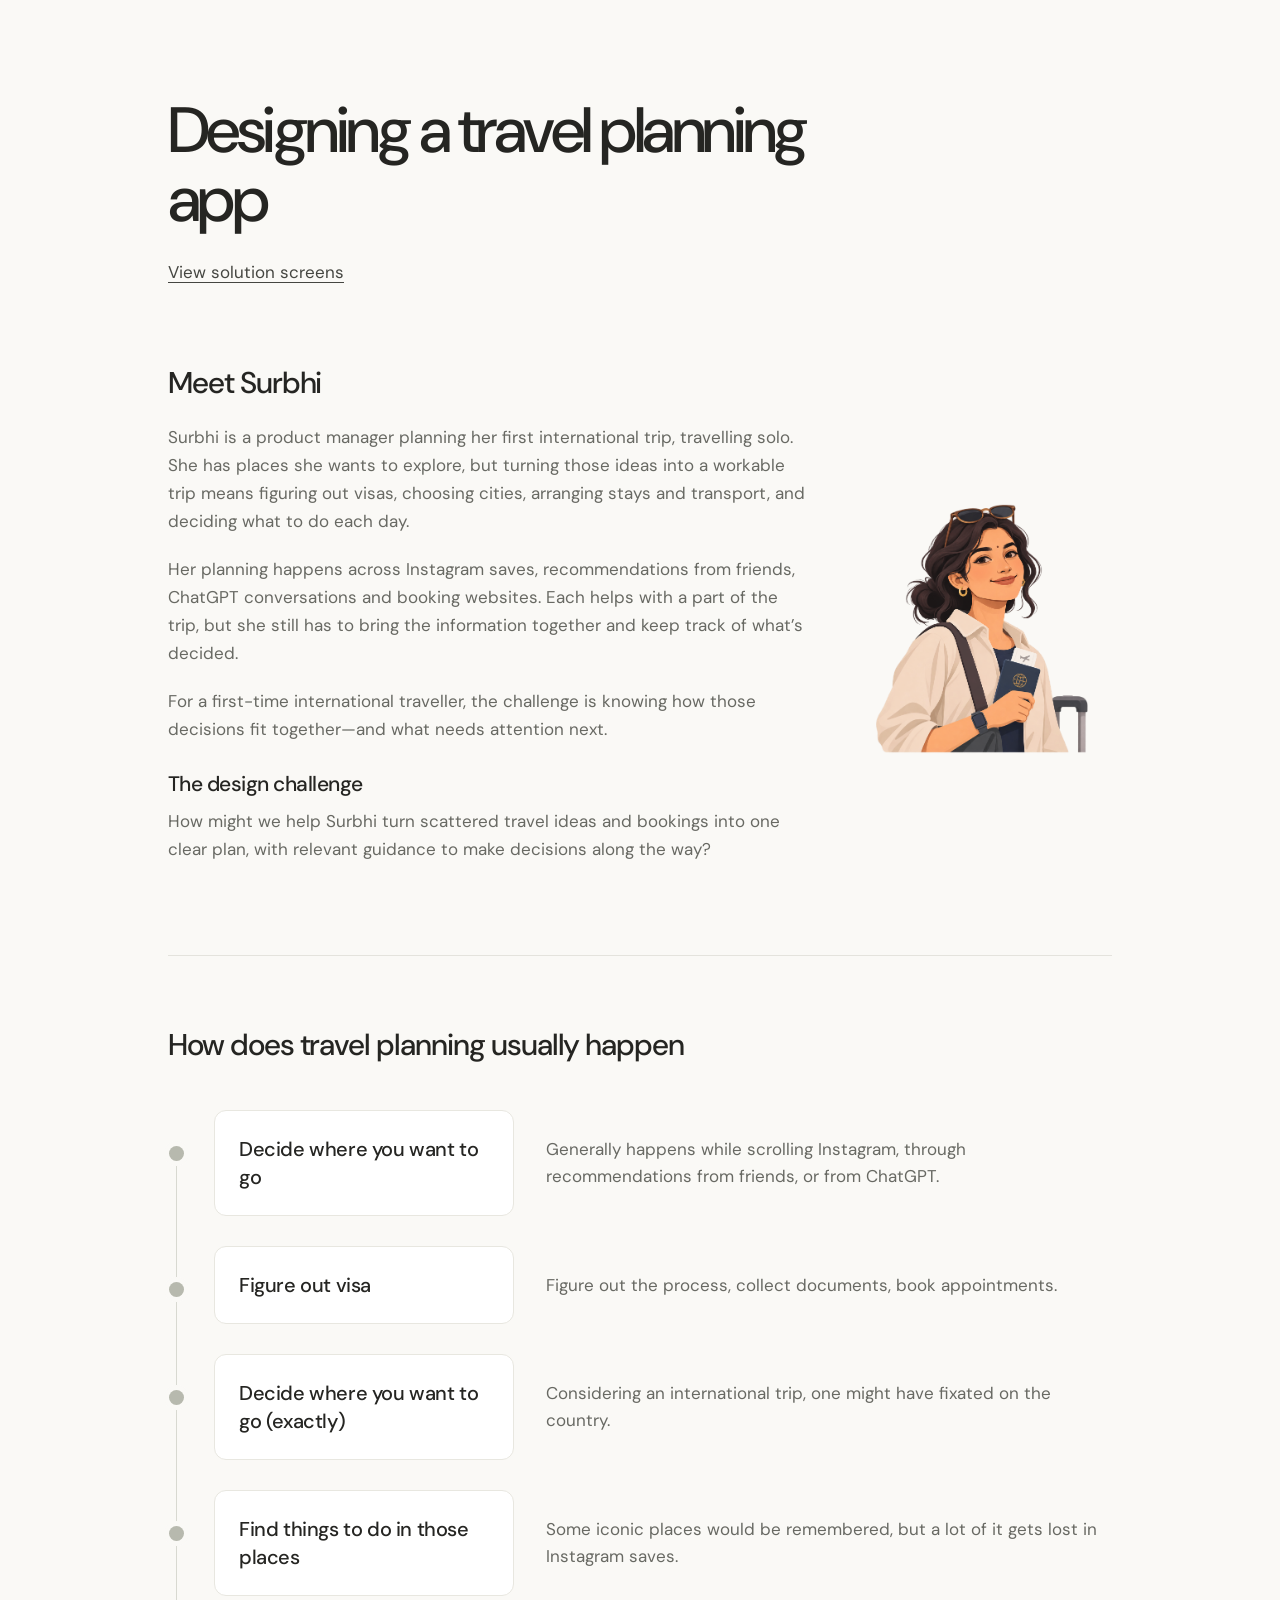
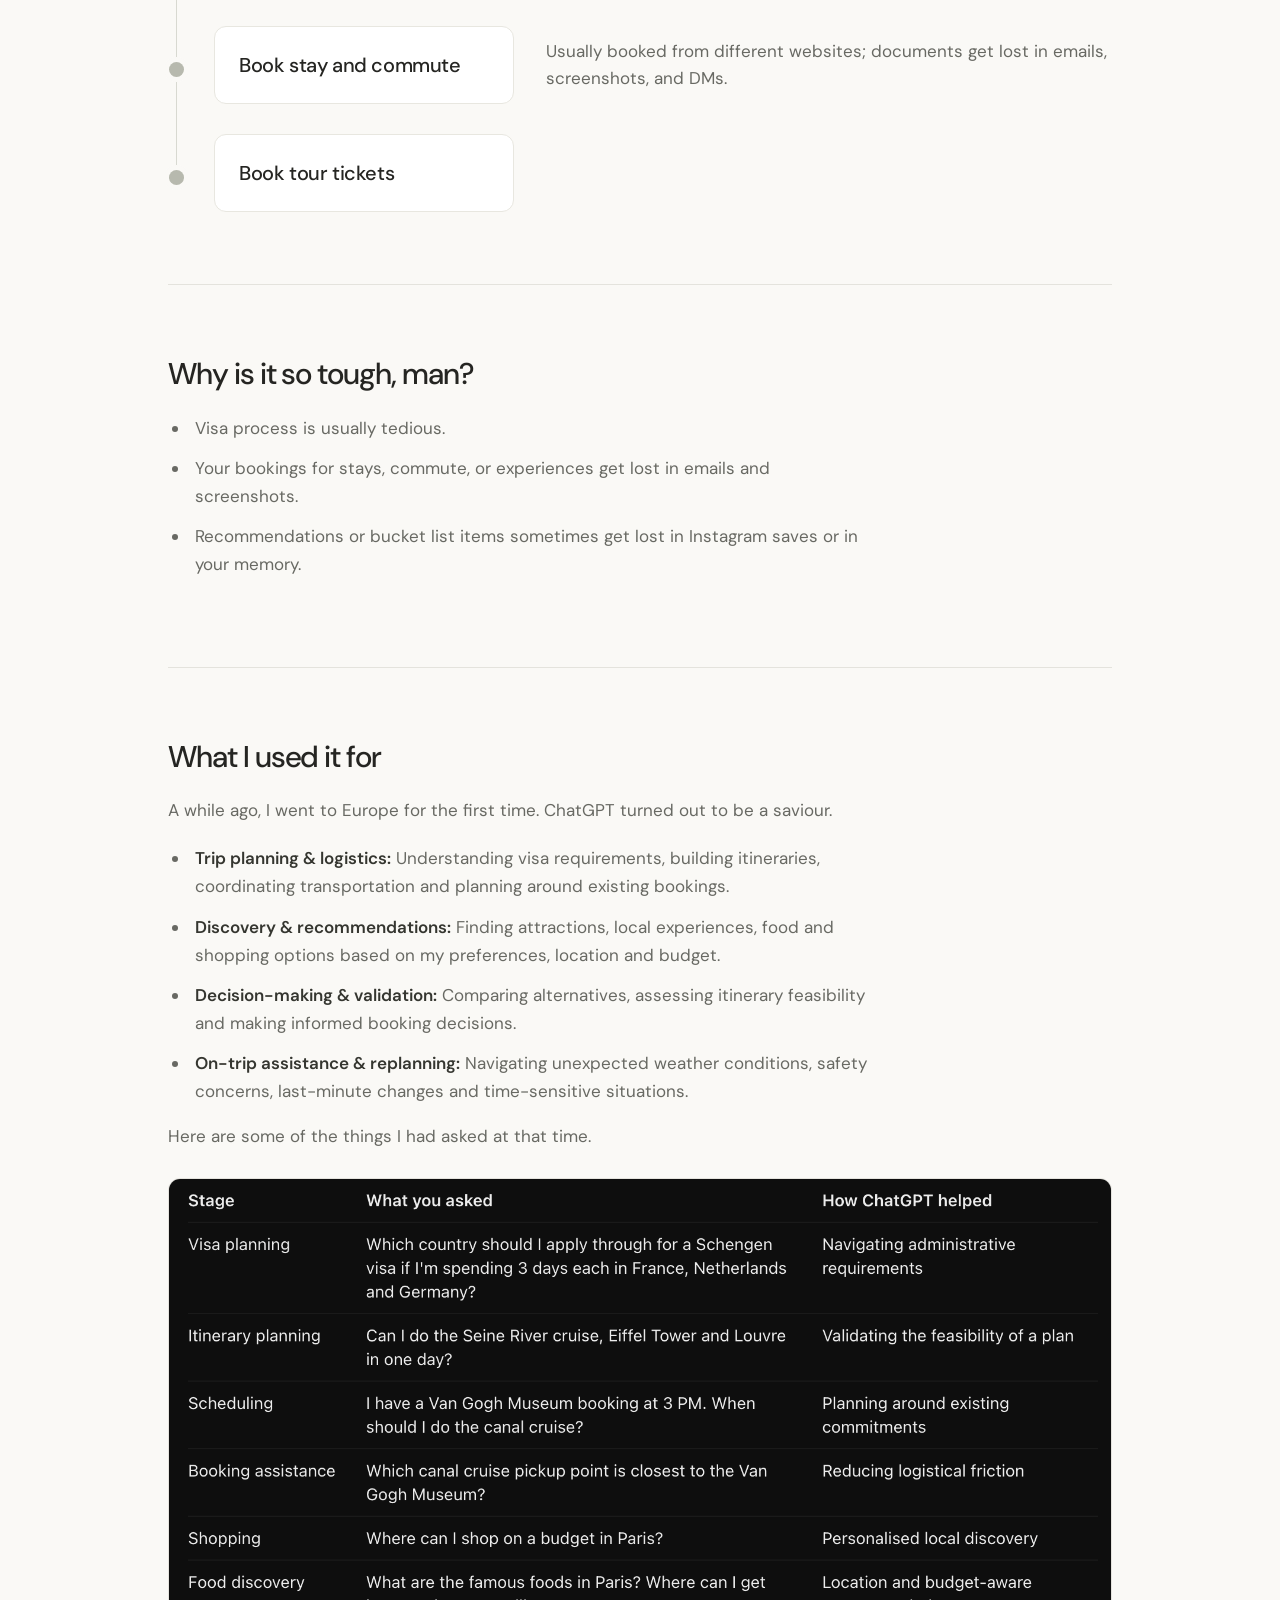
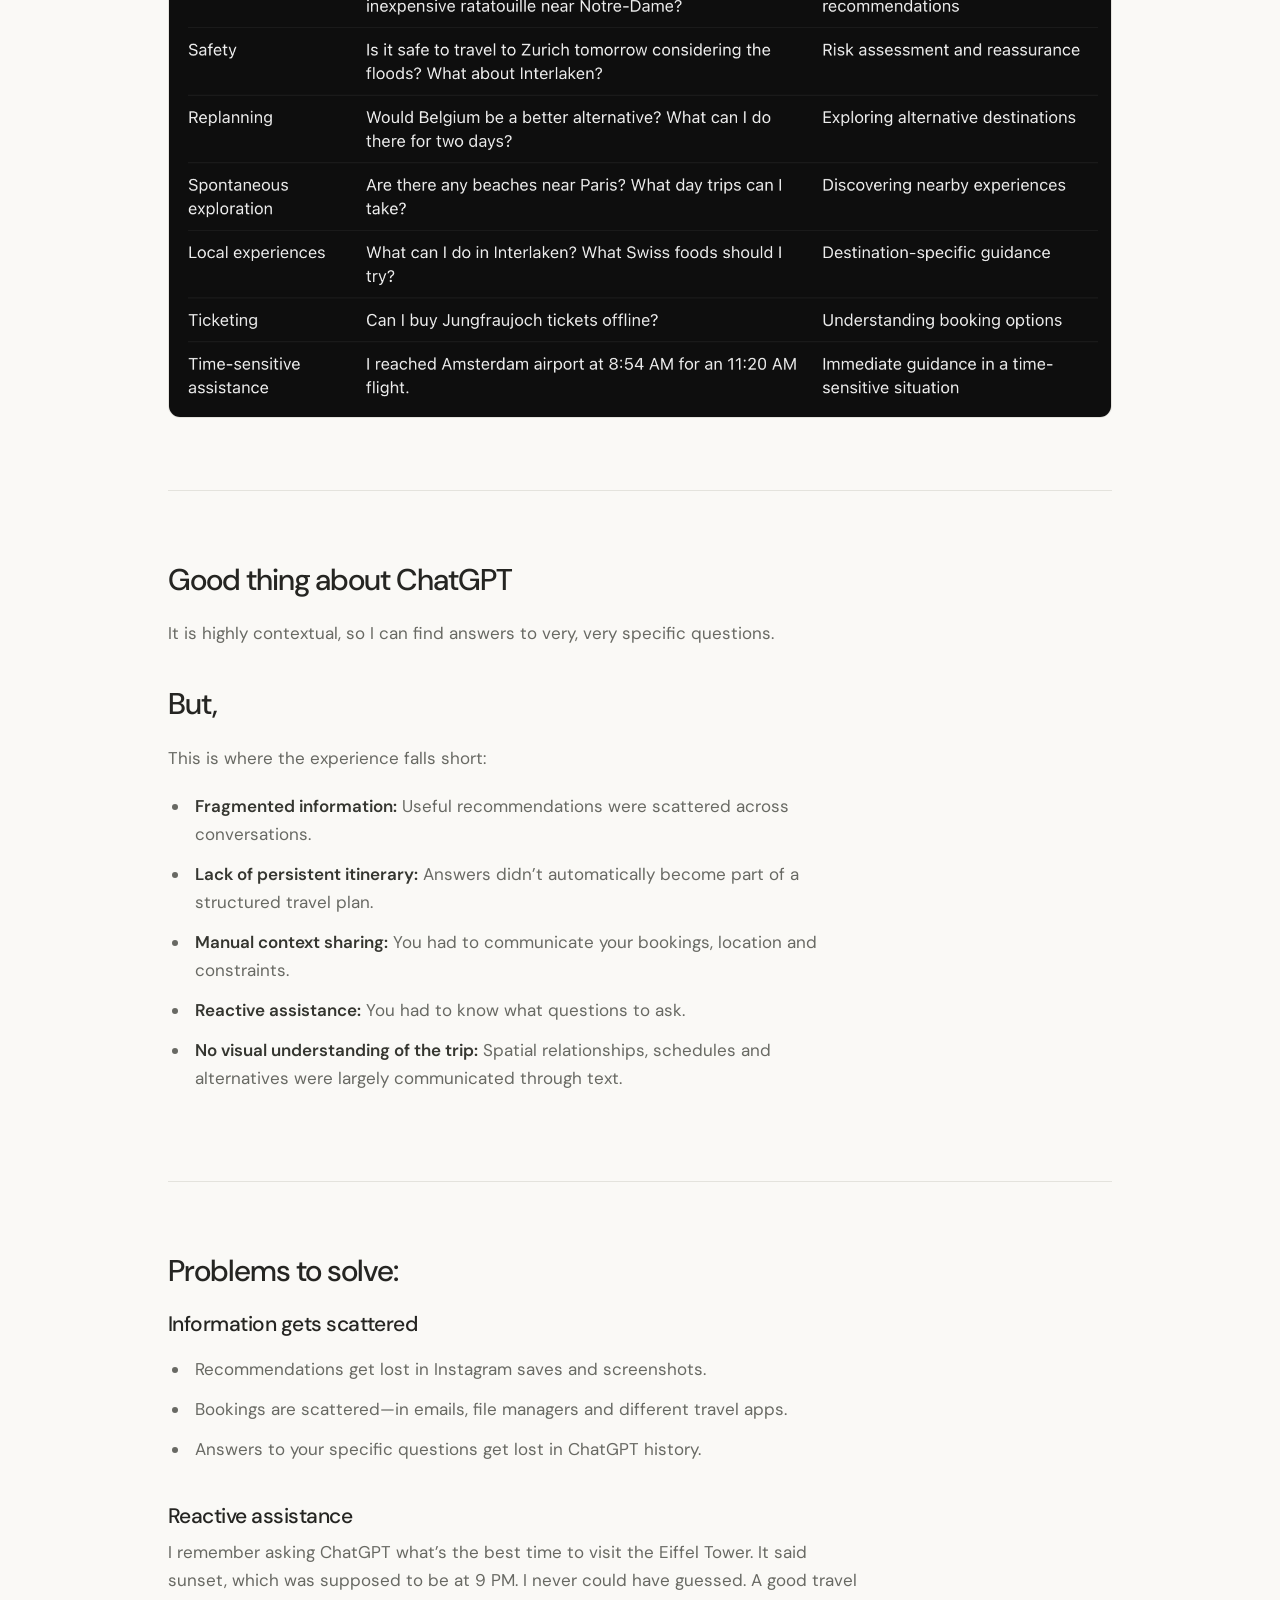
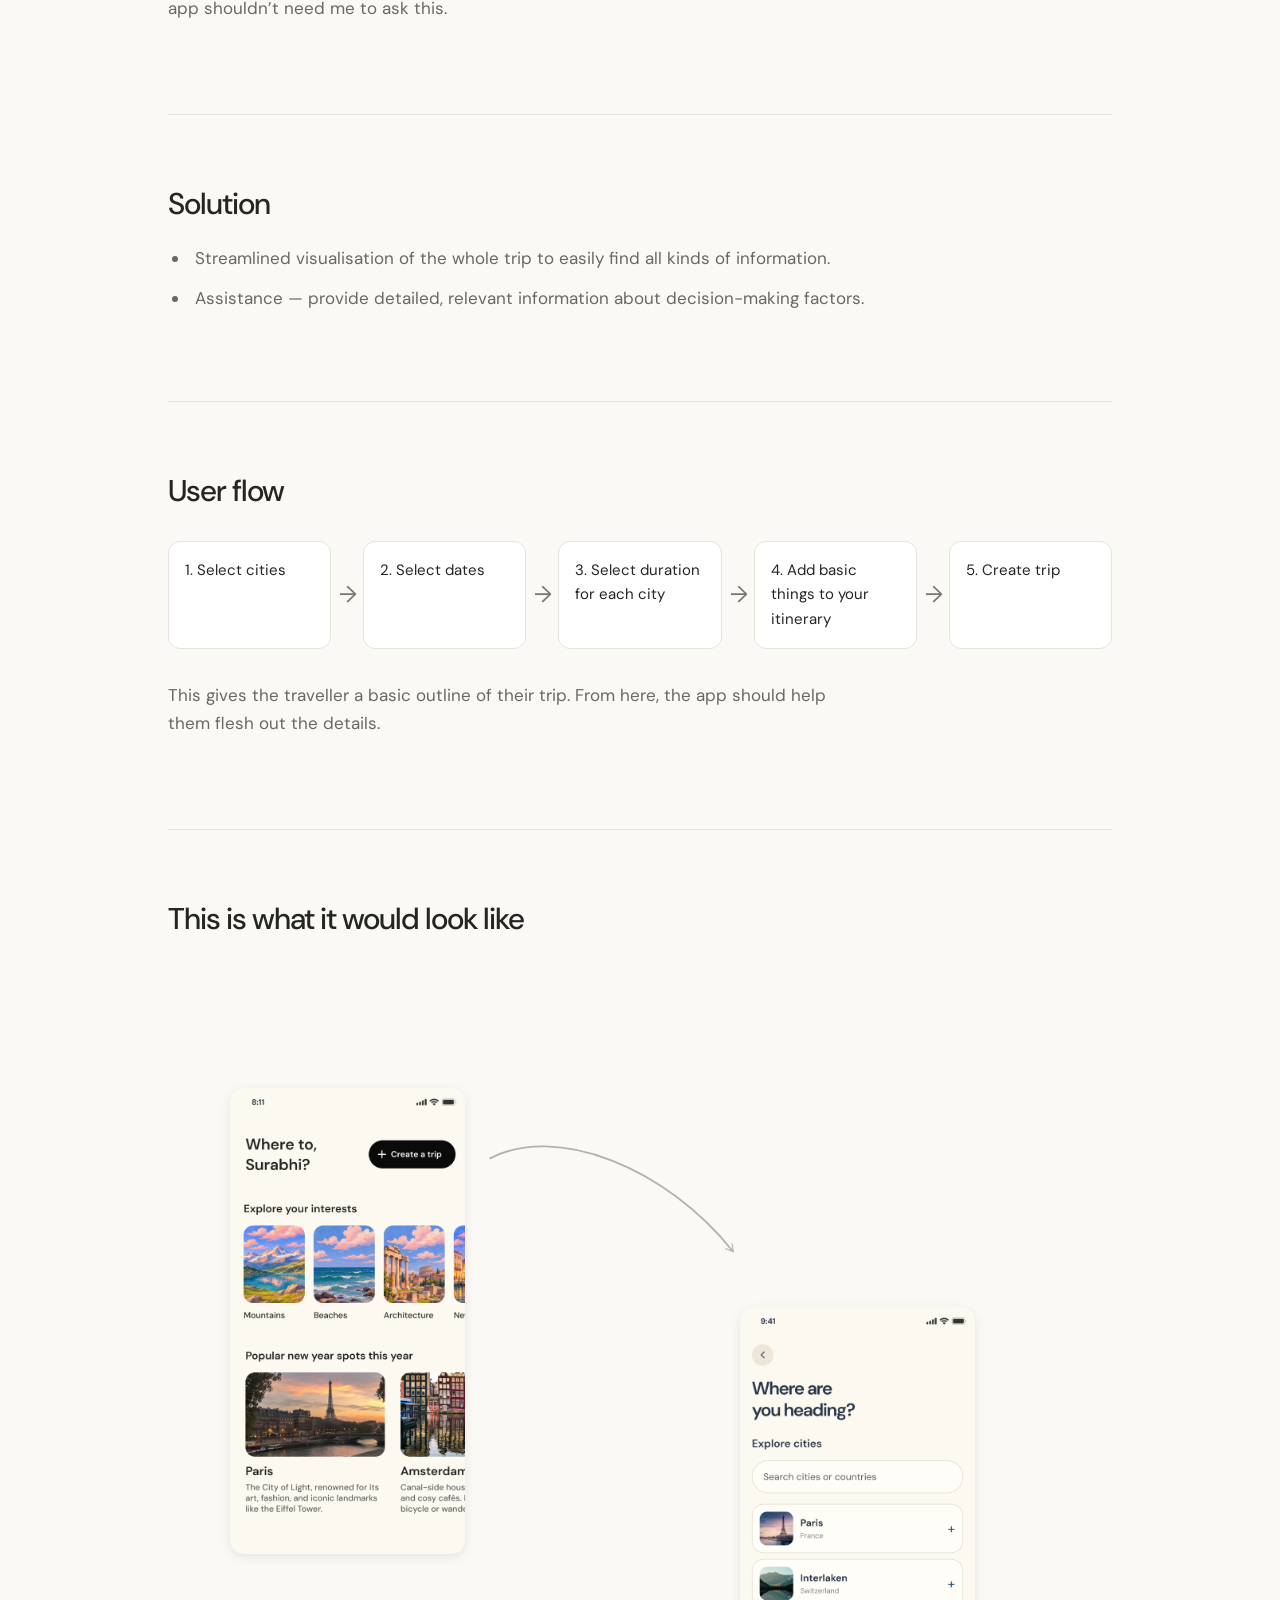
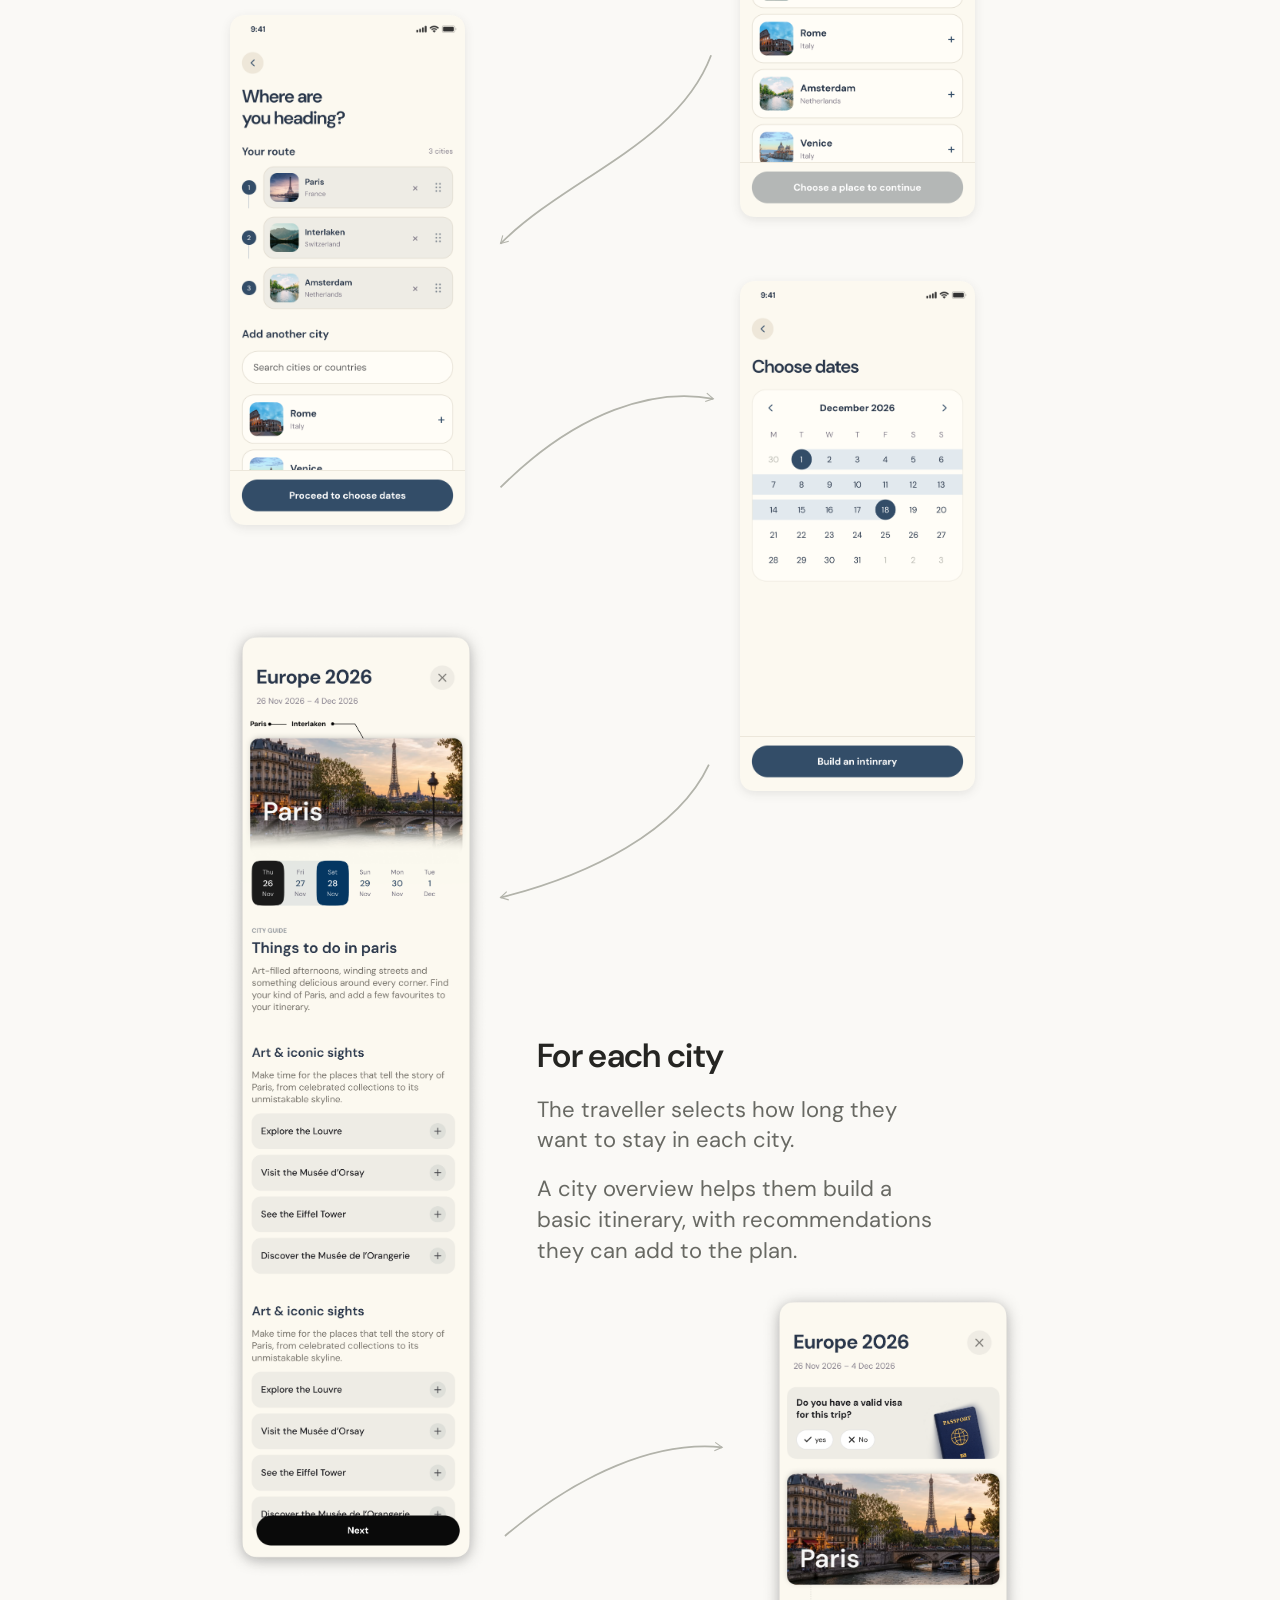
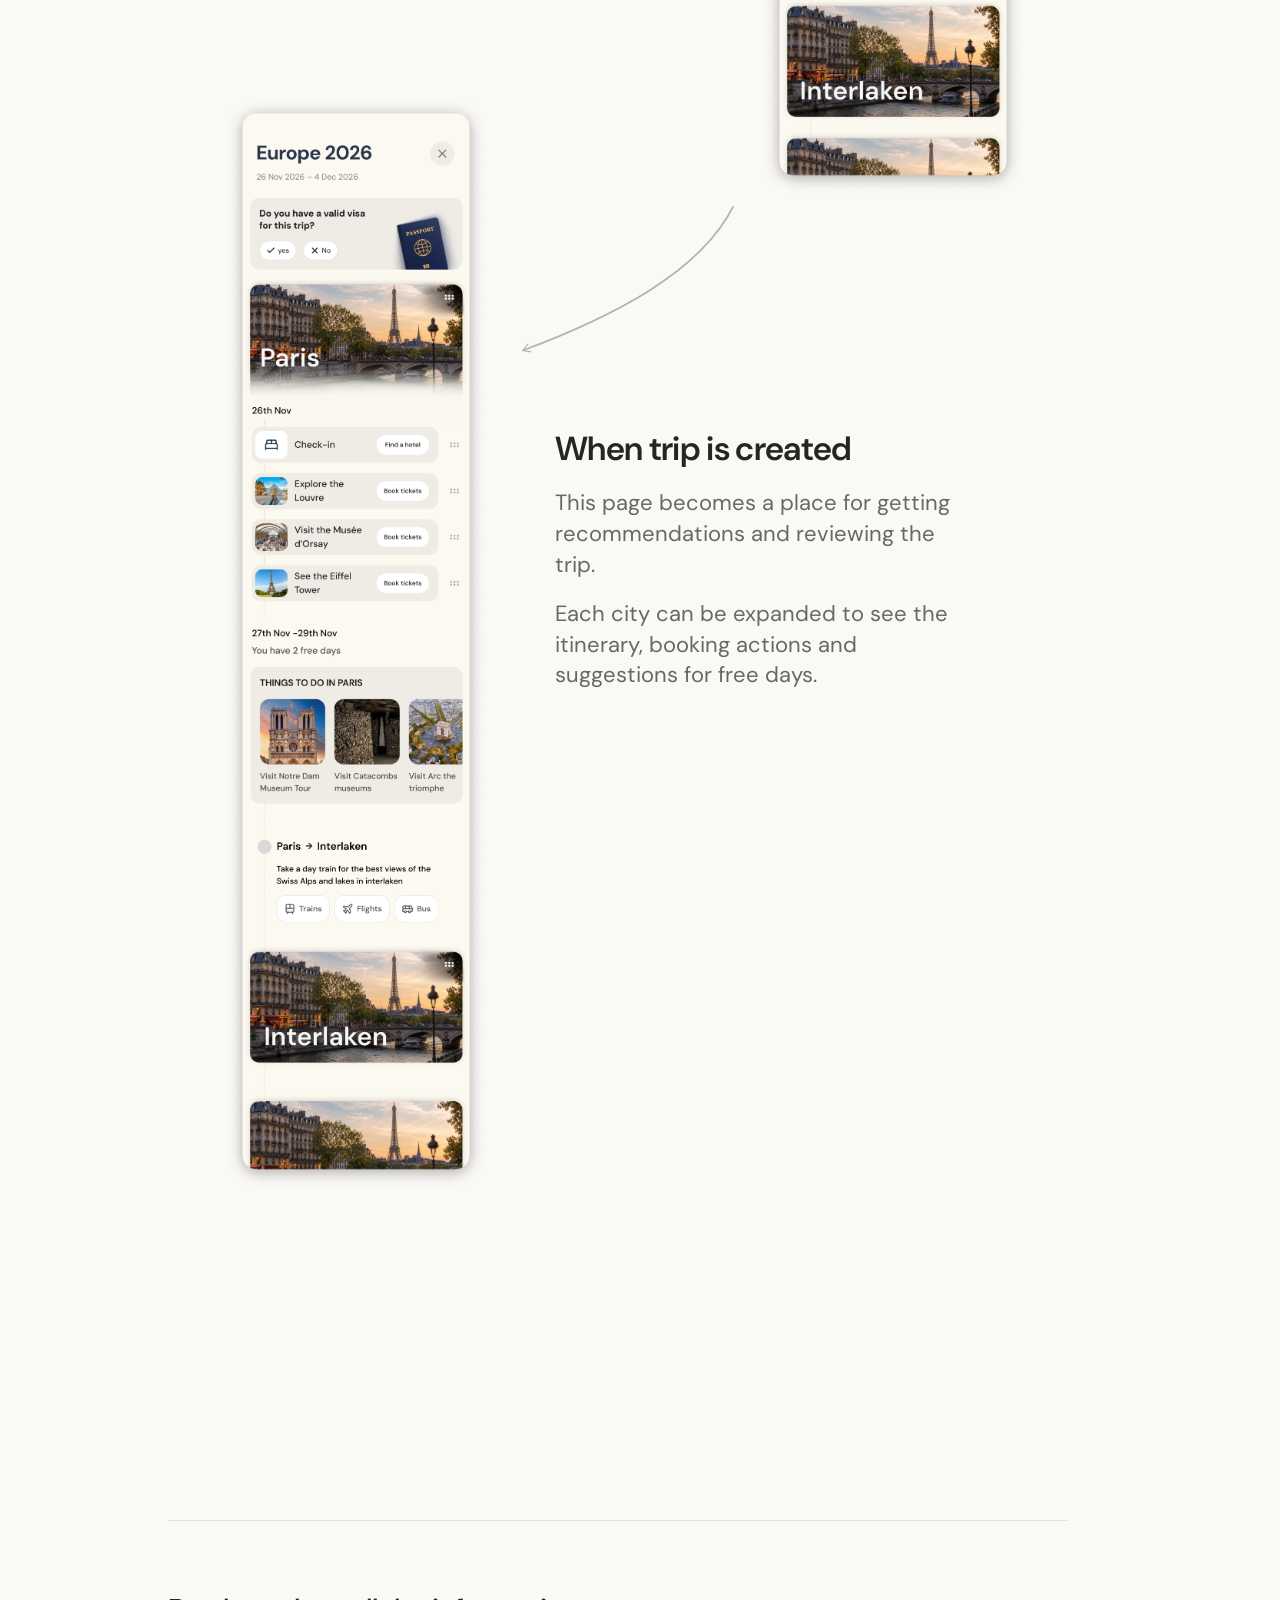
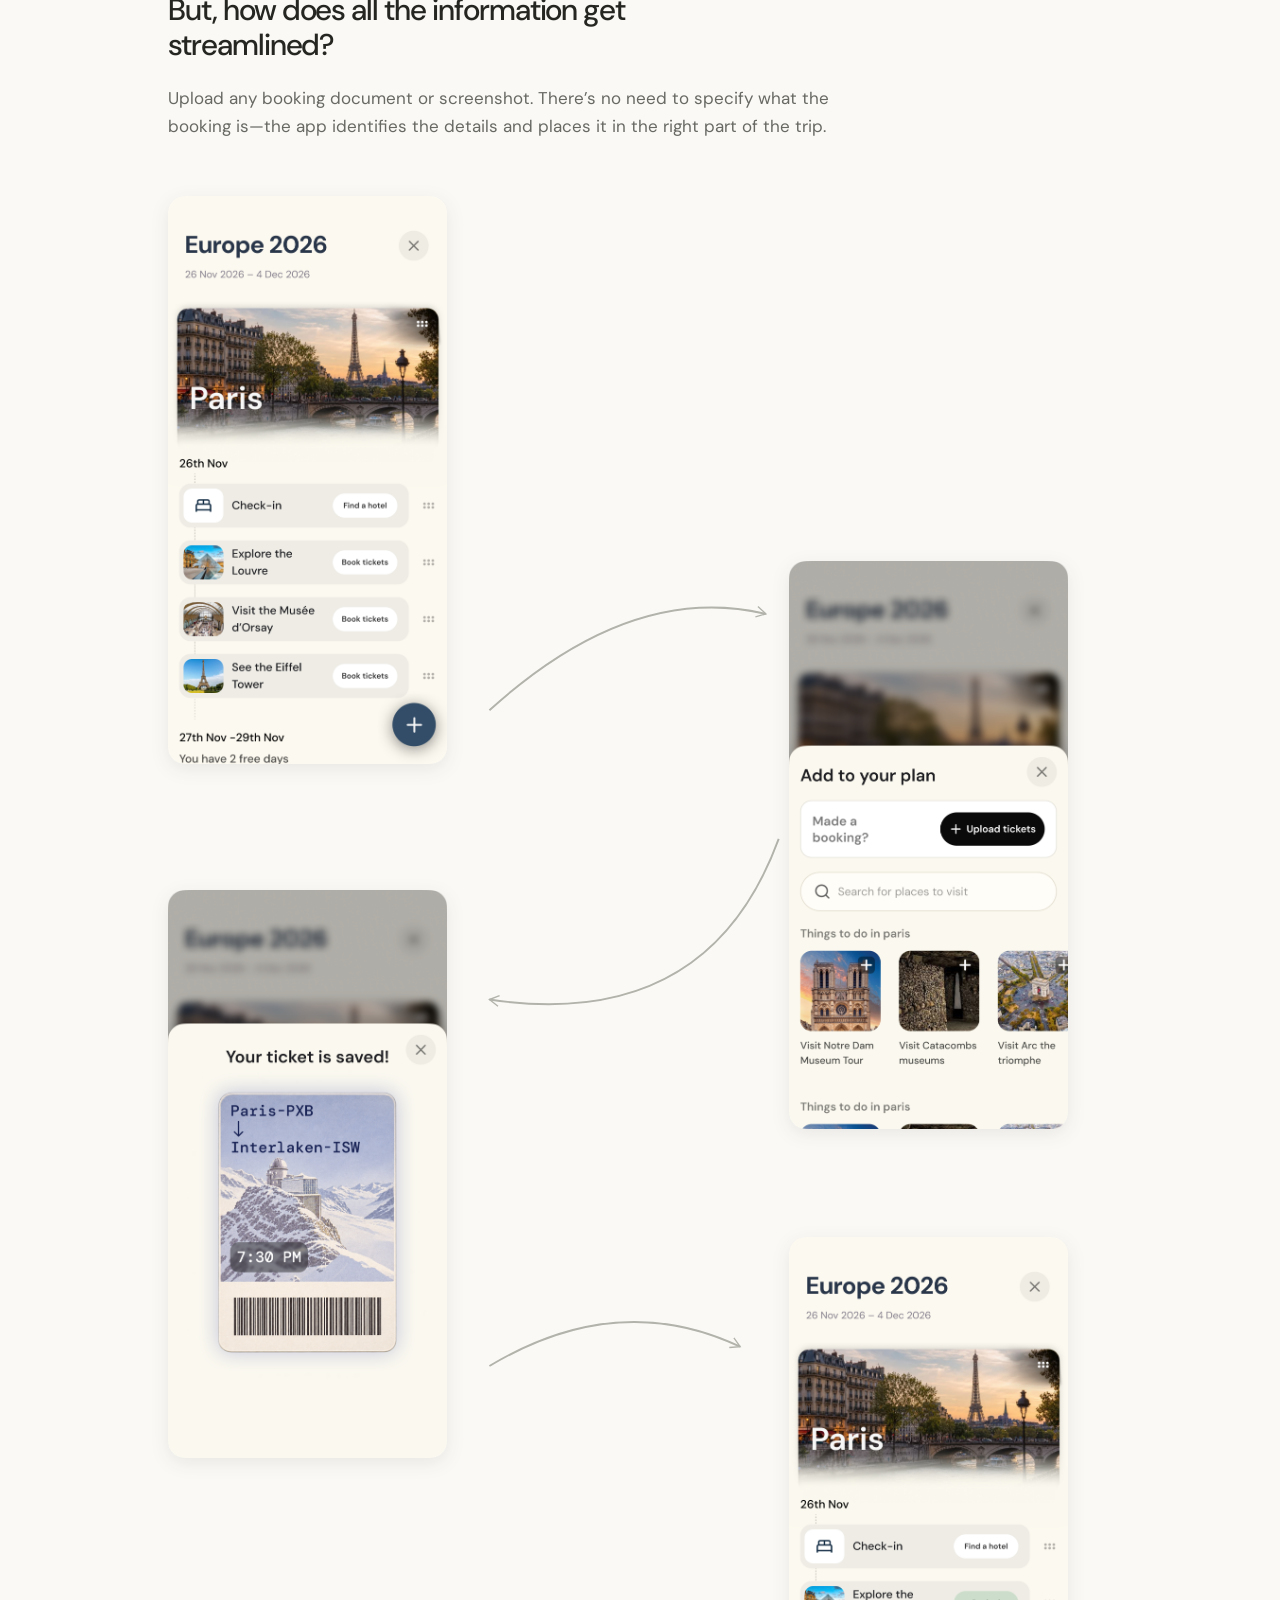
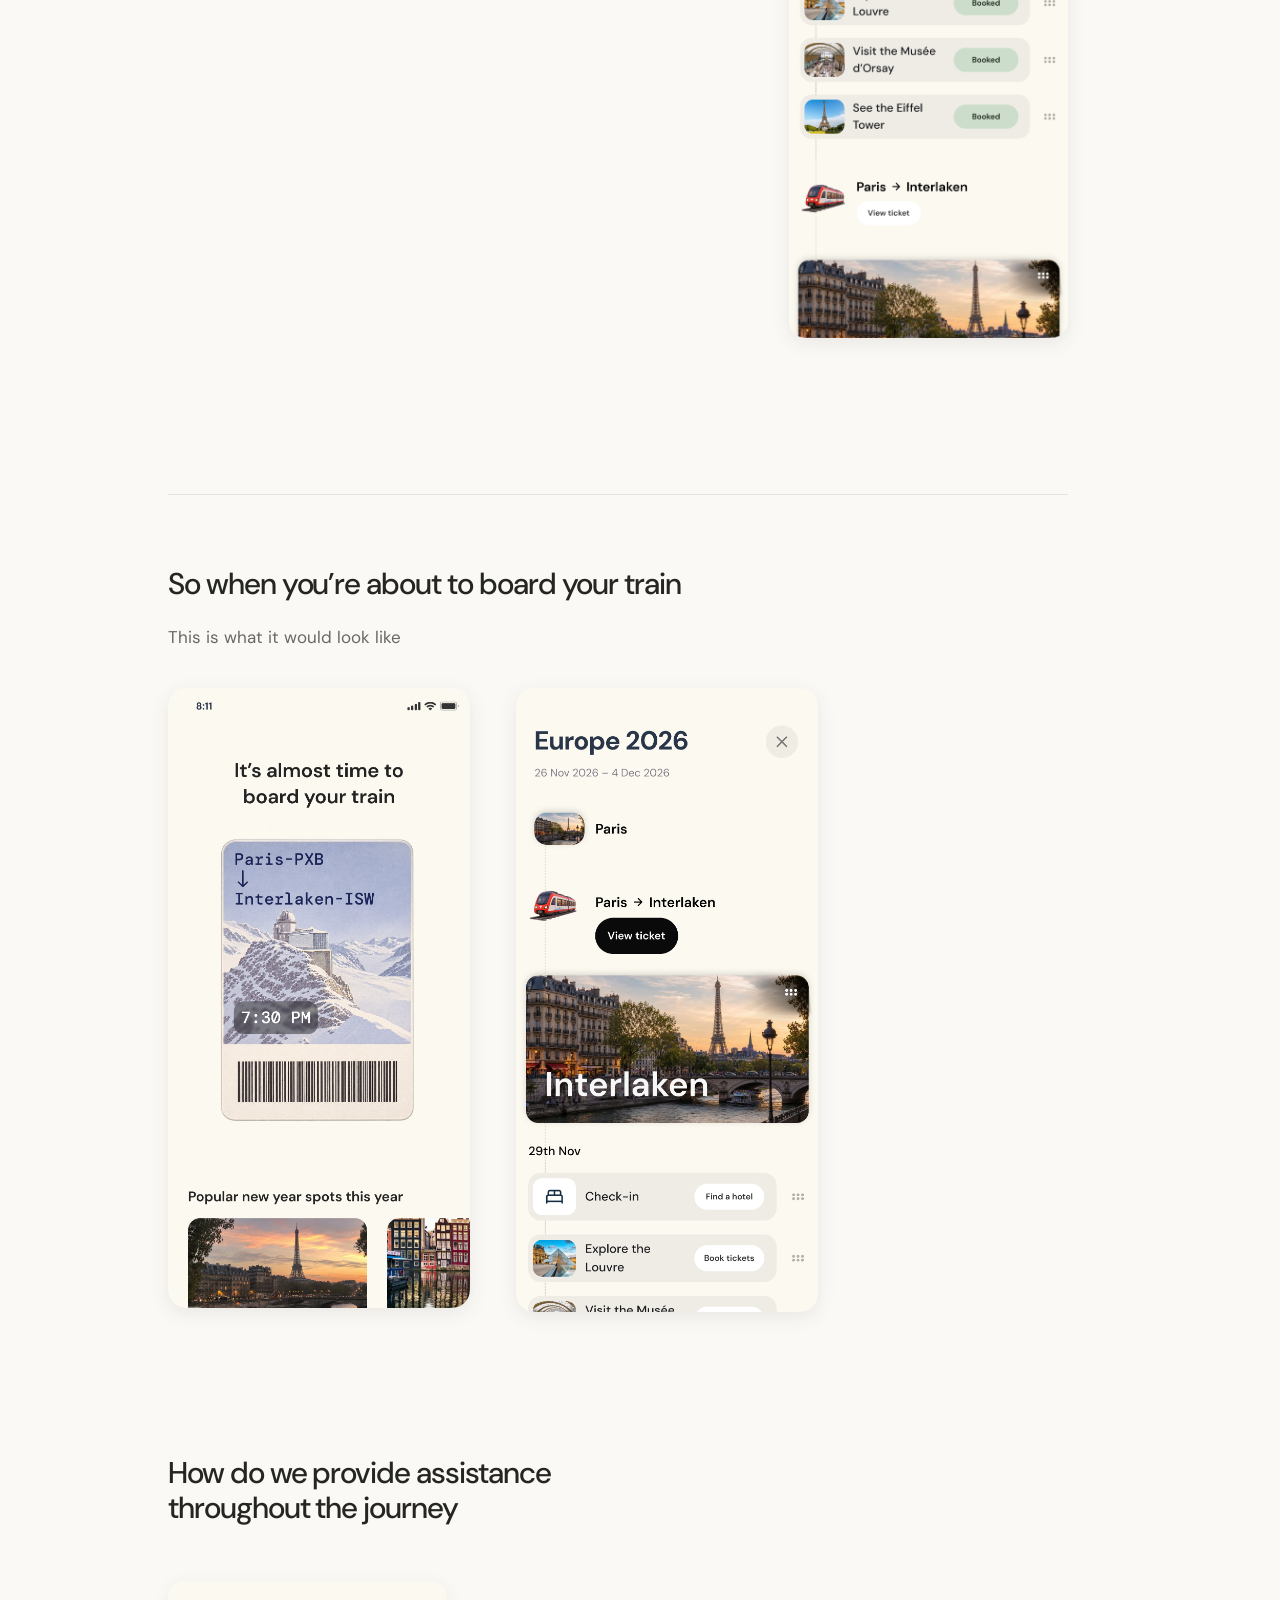
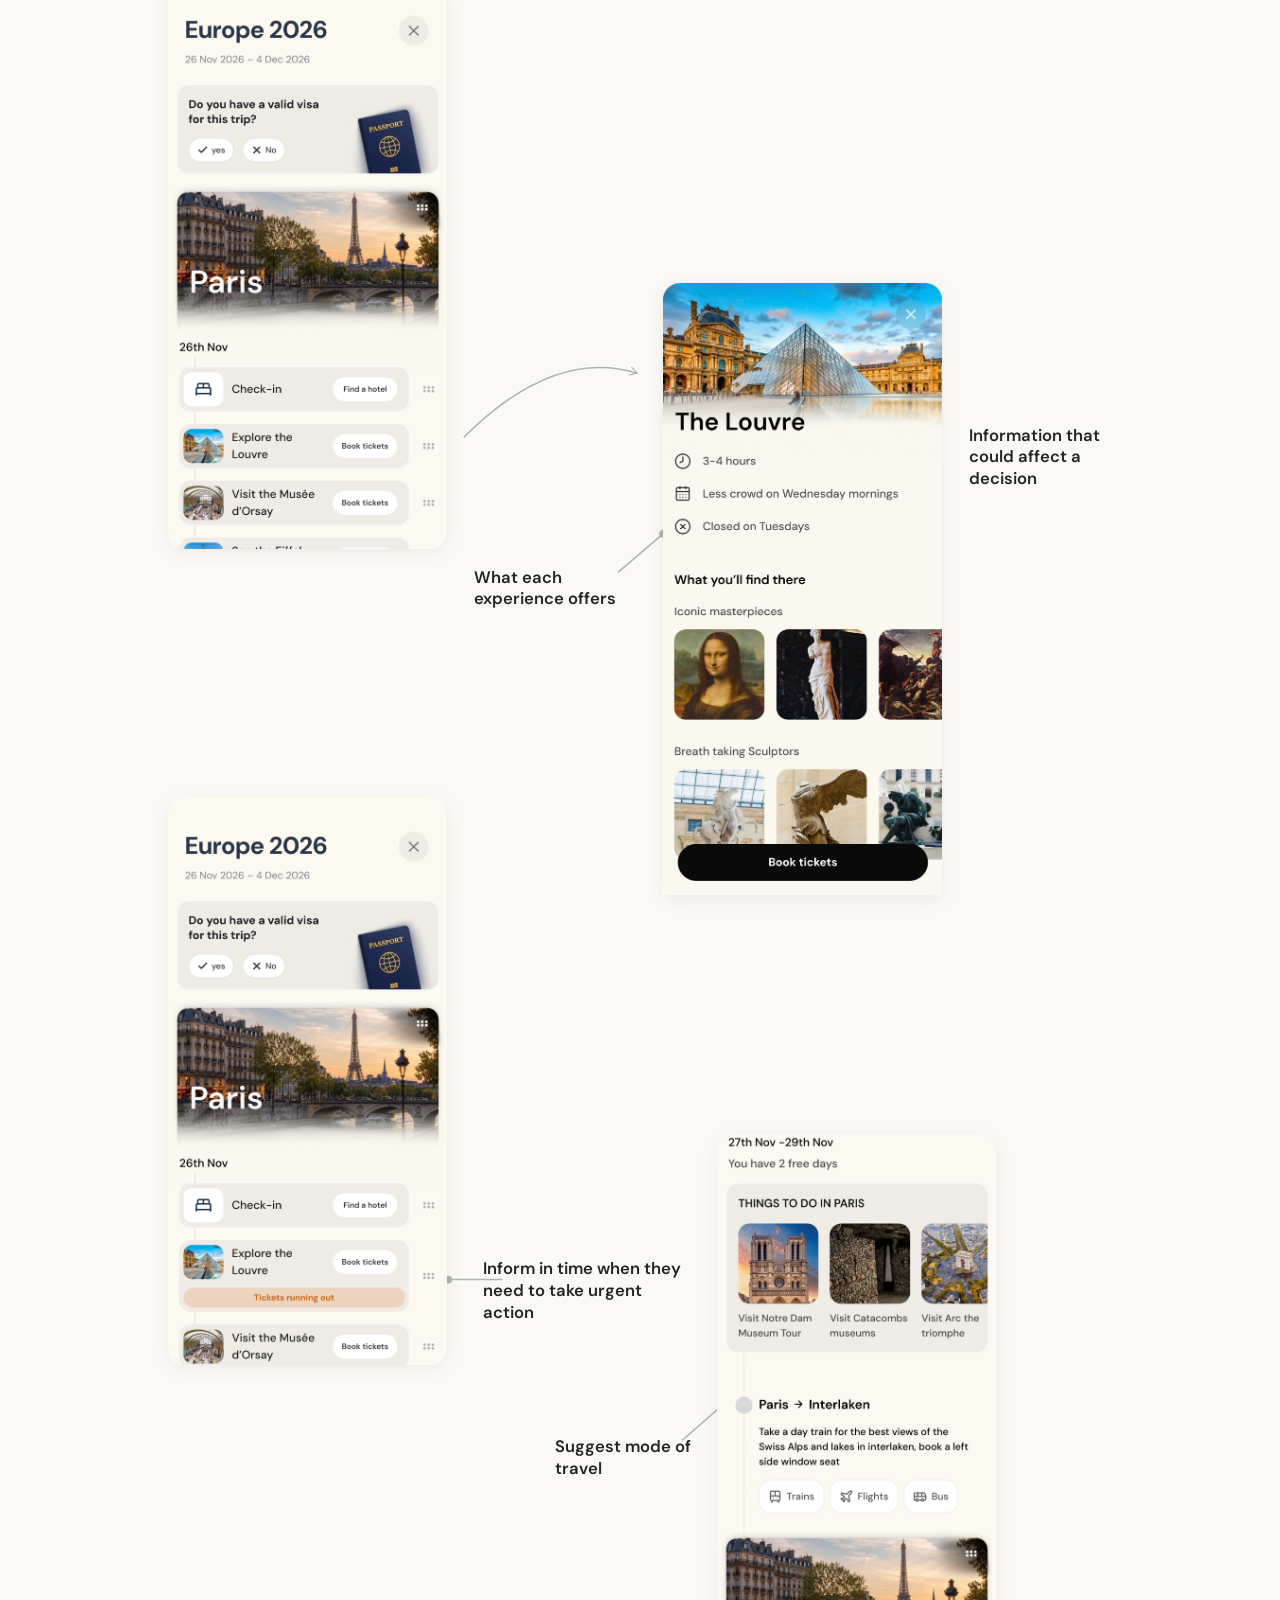
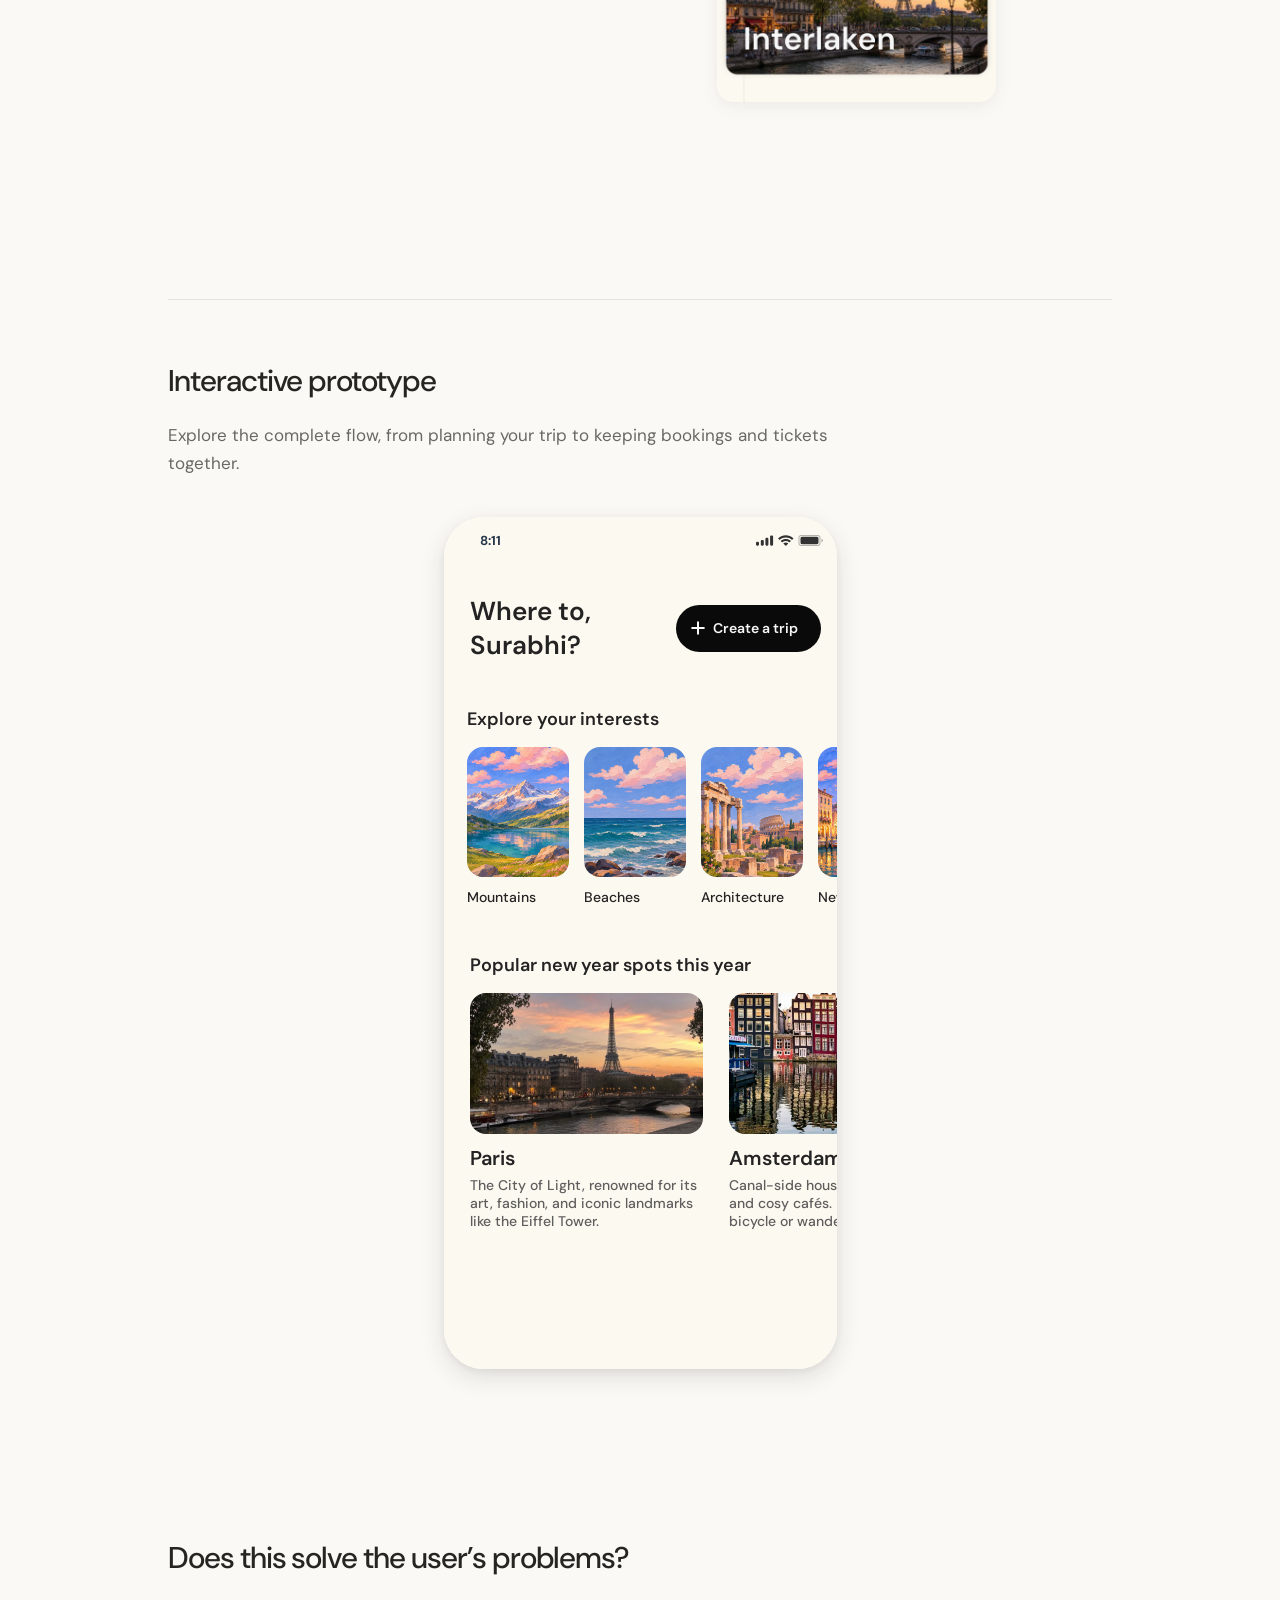
==== commit 9e8680e3: "Remove prototype new-tab link" ====
--- a/work/away/index.html
+++ b/work/away/index.html
@@ -38,7 +38,7 @@
 <section id="solution"><h2>Solution</h2><ul><li>Streamlined visualisation of the whole trip to easily find all kinds of information.</li><li>Assistance — provide detailed, relevant information about decision-making factors.</li></ul></section>
 
 <section id="user-flow"><h2>User flow</h2><ol class="setup-flow"><li>Select cities</li><li>Select dates</li><li>Select duration for each city</li><li>Add basic things to your itinerary</li><li>Create trip</li></ol><p>This gives the traveller a basic outline of their trip. From here, the app should help them flesh out the details.</p></section><section id="proposed-experience"><h2>This is what it would look like</h2><div class="reference-flow"><a class="reference-screen ref-home" style="--x:28;--y:54;--w:106" href="assets/solution-homepage.png" target="_blank" rel="noopener"><img src="assets/solution-homepage.png" width="1179" height="2340" alt="home travel planning screen" loading="eager"></a><a class="reference-screen ref-cities" style="--x:258;--y:153;--w:106" href="assets/solution-cities.png" target="_blank" rel="noopener"><img src="assets/solution-cities.png" width="1179" height="2556" alt="cities travel planning screen" loading="eager"></a><a class="reference-screen ref-route" style="--x:28;--y:292;--w:106" href="assets/solution-ordered-route.png" target="_blank" rel="noopener"><img src="assets/solution-ordered-route.png" width="1179" height="2556" alt="Selected cities in travel order: Paris, Interlaken and Amsterdam" loading="eager"></a><a class="reference-screen ref-dates" style="--x:258;--y:412;--w:106" href="assets/solution-dates-selected.png" target="_blank" rel="noopener"><img src="assets/solution-dates-selected.png" width="1179" height="2556" alt="dates travel planning screen" loading="eager"></a><a class="reference-screen ref-paris" style="--x:25;--y:565;--w:120" href="assets/solution-paris.png" target="_blank" rel="noopener"><img src="assets/solution-paris.png" width="1383" height="4986" alt="paris travel planning screen" loading="eager"></a><a class="reference-screen ref-collapsed" style="--x:267;--y:865;--w:120" href="assets/trip-collapsed.png" target="_blank" rel="noopener"><img src="assets/trip-collapsed.png" width="1383" height="2661" alt="collapsed travel planning screen" loading="eager"></a><a class="reference-screen ref-expanded" style="--x:25;--y:1050;--w:120" href="assets/trip-expanded.png" target="_blank" rel="noopener"><img src="assets/trip-expanded.png" width="1383" height="5697" alt="expanded travel planning screen" loading="eager"></a><div class="reference-copy copy-city"><h3>For each city</h3><p>The traveller selects how long they want to stay in each city.</p><p>A city overview helps them build a basic itinerary, with recommendations they can add to the plan.</p></div><div class="reference-copy copy-trip"><h3>When trip is created</h3><p>This page becomes a place for getting recommendations and reviewing the trip.</p><p>Each city can be expanded to see the itinerary, booking actions and suggestions for free days.</p></div><svg class="reference-arrows" viewBox="0 0 406 1660" aria-hidden="true"><defs><marker id="reference-tip" viewBox="0 0 10 10" refX="8" refY="5" markerWidth="6" markerHeight="6" orient="auto"><path d="M1 1L8 5L1 9" fill="none" stroke="#b2b3aa"/></marker></defs><g fill="none" stroke="#b2b3aa" stroke-width=".8" marker-end="url(#reference-tip)"><path d="M145 86 C175 70 225 90 255 128"/><path d="M245 310 C230 350 180 365 150 395"/><path d="M150 505 C185 470 220 460 246 465"/><path d="M244 630 C230 660 190 680 150 690"/><path d="M152 978 C185 950 220 935 250 938"/><path d="M255 1100 C240 1130 200 1150 160 1165"/></g></svg></div></section>
-<section id="streamlined-information"><h2>But, how does all the information get streamlined?</h2><p>Upload any booking document or screenshot. There’s no need to specify what the booking is—the app identifies the details and places it in the right part of the trip.</p><div class="booking-flow"><a class="booking-screen" style="--x:0;--y:0;--w:31" href="assets/booking-start.png" target="_blank" rel="noopener"><img src="assets/booking-start.png" width="1179" height="2400" alt="booking start" loading="eager"></a><a class="booking-screen" style="--x:69;--y:20;--w:31" href="assets/booking-add.png" target="_blank" rel="noopener"><img src="assets/booking-add.png" width="1179" height="2400" alt="booking add" loading="eager"></a><a class="booking-screen" style="--x:0;--y:38;--w:31" href="assets/booking-saved.png" target="_blank" rel="noopener"><img src="assets/booking-saved.png" width="1179" height="2400" alt="booking saved" loading="eager"></a><a class="booking-screen" style="--x:69;--y:57;--w:31" href="assets/booking-complete.png" target="_blank" rel="noopener"><img src="assets/booking-complete.png" width="1179" height="2964" alt="booking complete" loading="eager"></a><svg viewBox="0 0 700 1400" class="booking-arrows" aria-hidden="true"><defs><marker id="booking-tip" viewBox="0 0 10 10" refX="8" refY="5" markerWidth="7" markerHeight="7" orient="auto"><path d="M1 1L8 5L1 9" fill="none" stroke="#b2b3aa"/></marker></defs><g fill="none" stroke="#b2b3aa" stroke-width="1.5" marker-end="url(#booking-tip)"><path d="M250 390 Q360 290 465 315"/><path d="M475 490 Q420 640 250 615"/><path d="M250 900 Q350 840 445 885"/></g></svg></div></section><section id="train-boarding"><h2>So when you’re about to board your train</h2><p>This is what it would look like</p><div class="boarding-pair"><a href="assets/boarding-home.png" target="_blank" rel="noopener"><img src="assets/boarding-home.png" width="1179" height="2421" alt="Train boarding home screen" loading="eager"></a><a href="assets/boarding-trip.png" target="_blank" rel="noopener"><img src="assets/boarding-trip.png" width="1179" height="2436" alt="Train boarding trip screen" loading="eager"></a></div></section><section id="journey-assistance"><h2>How do we provide assistance throughout the journey</h2><div class="assistance-flow"><a class="assistance-screen" style="--x:0;--y:0" href="assets/assistance-plan.png" target="_blank" rel="noopener"><img src="assets/assistance-plan.png" width="1179" height="2400" alt="assistance plan" loading="eager"></a><a class="assistance-screen" style="--x:55;--y:17" href="assets/assistance-louvre.png" target="_blank" rel="noopener"><img src="assets/assistance-louvre.png" width="1179" height="2586" alt="assistance louvre" loading="eager"></a><a class="assistance-screen" style="--x:0;--y:46" href="assets/assistance-alert.png" target="_blank" rel="noopener"><img src="assets/assistance-alert.png" width="1179" height="2400" alt="assistance alert" loading="eager"></a><a class="assistance-screen" style="--x:61;--y:65" href="assets/assistance-transport.png" target="_blank" rel="noopener"><img src="assets/assistance-transport.png" width="1179" height="2400" alt="assistance transport" loading="eager"></a><p class="assistance-label label-decision">Information that could affect a decision</p><p class="assistance-label label-experience">What each experience offers</p><p class="assistance-label label-urgent">Inform in time when they need to take urgent action</p><p class="assistance-label label-transport">Suggest mode of travel</p><svg class="assistance-arrows" viewBox="0 0 700 1380" aria-hidden="true"><defs><marker id="assistance-tip" viewBox="0 0 10 10" refX="8" refY="5" markerWidth="7" markerHeight="7" orient="auto"><path d="M1 1L8 5L1 9" fill="none" stroke="#b2b3aa"/></marker></defs><g fill="none" stroke="#b2b3aa" stroke-width="1.2"><path d="M230 355 Q300 285 365 305" marker-end="url(#assistance-tip)"/><path d="M565 365H600"/><path d="M385 430L350 460"/><path d="M218 1010H260"/><path d="M440 1100L400 1135"/></g><g fill="#b2b3aa"><circle cx="565" cy="365" r="3"/><circle cx="385" cy="430" r="3"/><circle cx="218" cy="1010" r="3"/><circle cx="440" cy="1100" r="3"/></g></svg></div></section><section id="working-prototype"><h2>Interactive prototype</h2><p>Explore the complete flow, from planning your trip to keeping bookings and tickets together.</p><div class="interactive-phone"><iframe src="prototype/index.html?screen=home&amp;embed=1" title="Away interactive prototype" loading="lazy" width="393" height="852"></iframe></div><p class="caption"><a href="prototype/index.html" target="_blank" rel="noopener">Open prototype in a new tab</a></p></section>
+<section id="streamlined-information"><h2>But, how does all the information get streamlined?</h2><p>Upload any booking document or screenshot. There’s no need to specify what the booking is—the app identifies the details and places it in the right part of the trip.</p><div class="booking-flow"><a class="booking-screen" style="--x:0;--y:0;--w:31" href="assets/booking-start.png" target="_blank" rel="noopener"><img src="assets/booking-start.png" width="1179" height="2400" alt="booking start" loading="eager"></a><a class="booking-screen" style="--x:69;--y:20;--w:31" href="assets/booking-add.png" target="_blank" rel="noopener"><img src="assets/booking-add.png" width="1179" height="2400" alt="booking add" loading="eager"></a><a class="booking-screen" style="--x:0;--y:38;--w:31" href="assets/booking-saved.png" target="_blank" rel="noopener"><img src="assets/booking-saved.png" width="1179" height="2400" alt="booking saved" loading="eager"></a><a class="booking-screen" style="--x:69;--y:57;--w:31" href="assets/booking-complete.png" target="_blank" rel="noopener"><img src="assets/booking-complete.png" width="1179" height="2964" alt="booking complete" loading="eager"></a><svg viewBox="0 0 700 1400" class="booking-arrows" aria-hidden="true"><defs><marker id="booking-tip" viewBox="0 0 10 10" refX="8" refY="5" markerWidth="7" markerHeight="7" orient="auto"><path d="M1 1L8 5L1 9" fill="none" stroke="#b2b3aa"/></marker></defs><g fill="none" stroke="#b2b3aa" stroke-width="1.5" marker-end="url(#booking-tip)"><path d="M250 390 Q360 290 465 315"/><path d="M475 490 Q420 640 250 615"/><path d="M250 900 Q350 840 445 885"/></g></svg></div></section><section id="train-boarding"><h2>So when you’re about to board your train</h2><p>This is what it would look like</p><div class="boarding-pair"><a href="assets/boarding-home.png" target="_blank" rel="noopener"><img src="assets/boarding-home.png" width="1179" height="2421" alt="Train boarding home screen" loading="eager"></a><a href="assets/boarding-trip.png" target="_blank" rel="noopener"><img src="assets/boarding-trip.png" width="1179" height="2436" alt="Train boarding trip screen" loading="eager"></a></div></section><section id="journey-assistance"><h2>How do we provide assistance throughout the journey</h2><div class="assistance-flow"><a class="assistance-screen" style="--x:0;--y:0" href="assets/assistance-plan.png" target="_blank" rel="noopener"><img src="assets/assistance-plan.png" width="1179" height="2400" alt="assistance plan" loading="eager"></a><a class="assistance-screen" style="--x:55;--y:17" href="assets/assistance-louvre.png" target="_blank" rel="noopener"><img src="assets/assistance-louvre.png" width="1179" height="2586" alt="assistance louvre" loading="eager"></a><a class="assistance-screen" style="--x:0;--y:46" href="assets/assistance-alert.png" target="_blank" rel="noopener"><img src="assets/assistance-alert.png" width="1179" height="2400" alt="assistance alert" loading="eager"></a><a class="assistance-screen" style="--x:61;--y:65" href="assets/assistance-transport.png" target="_blank" rel="noopener"><img src="assets/assistance-transport.png" width="1179" height="2400" alt="assistance transport" loading="eager"></a><p class="assistance-label label-decision">Information that could affect a decision</p><p class="assistance-label label-experience">What each experience offers</p><p class="assistance-label label-urgent">Inform in time when they need to take urgent action</p><p class="assistance-label label-transport">Suggest mode of travel</p><svg class="assistance-arrows" viewBox="0 0 700 1380" aria-hidden="true"><defs><marker id="assistance-tip" viewBox="0 0 10 10" refX="8" refY="5" markerWidth="7" markerHeight="7" orient="auto"><path d="M1 1L8 5L1 9" fill="none" stroke="#b2b3aa"/></marker></defs><g fill="none" stroke="#b2b3aa" stroke-width="1.2"><path d="M230 355 Q300 285 365 305" marker-end="url(#assistance-tip)"/><path d="M565 365H600"/><path d="M385 430L350 460"/><path d="M218 1010H260"/><path d="M440 1100L400 1135"/></g><g fill="#b2b3aa"><circle cx="565" cy="365" r="3"/><circle cx="385" cy="430" r="3"/><circle cx="218" cy="1010" r="3"/><circle cx="440" cy="1100" r="3"/></g></svg></div></section><section id="working-prototype"><h2>Interactive prototype</h2><p>Explore the complete flow, from planning your trip to keeping bookings and tickets together.</p><div class="interactive-phone"><iframe src="prototype/index.html?screen=home&amp;embed=1" title="Away interactive prototype" loading="lazy" width="393" height="852"></iframe></div></section>
 <section id="outcome"><h2>Does this solve the user’s problems?</h2><p>Yes.</p><ul><li>Information is now collected in one place. The most relevant information for each moment appears on the homepage and at the top of the trip page.</li><li>Relevant information that users would otherwise have to search the internet for or ask an AI agent is available before they even know they need it.</li></ul></section>
 </main></div>
 
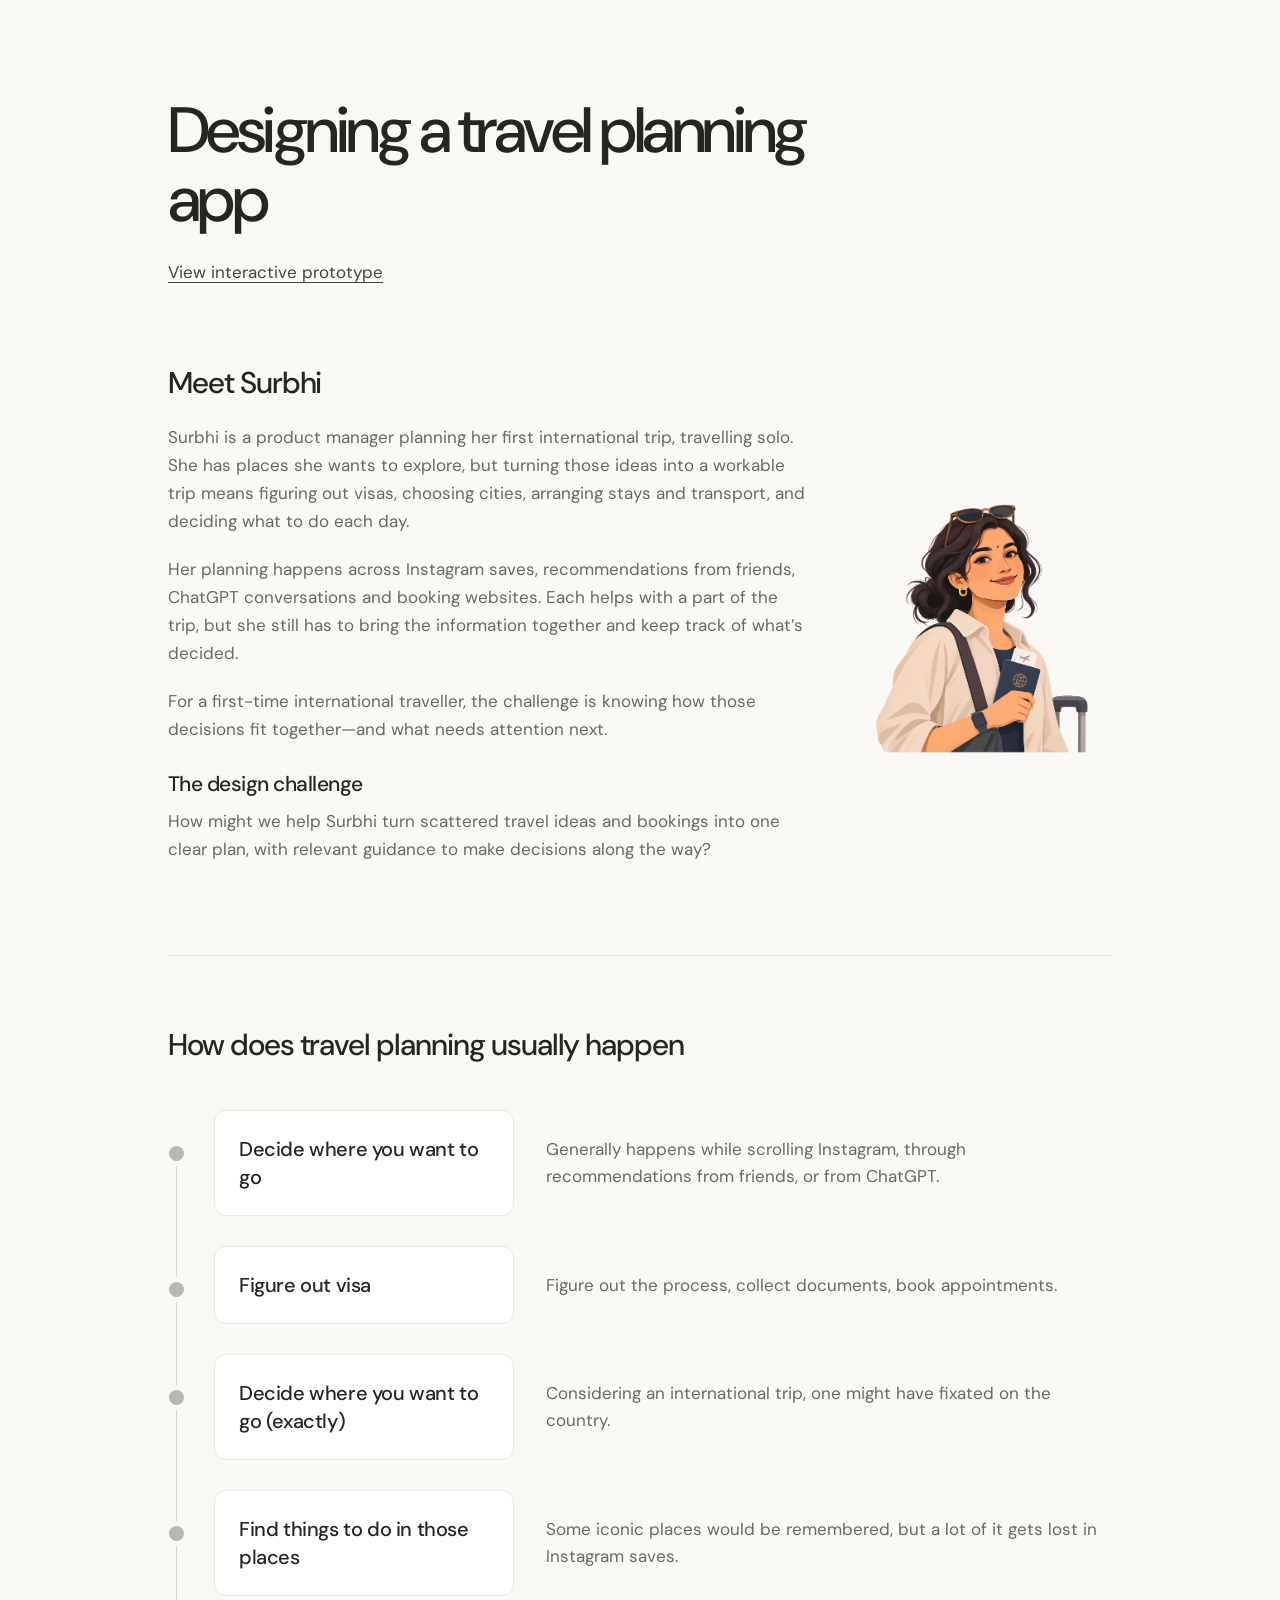
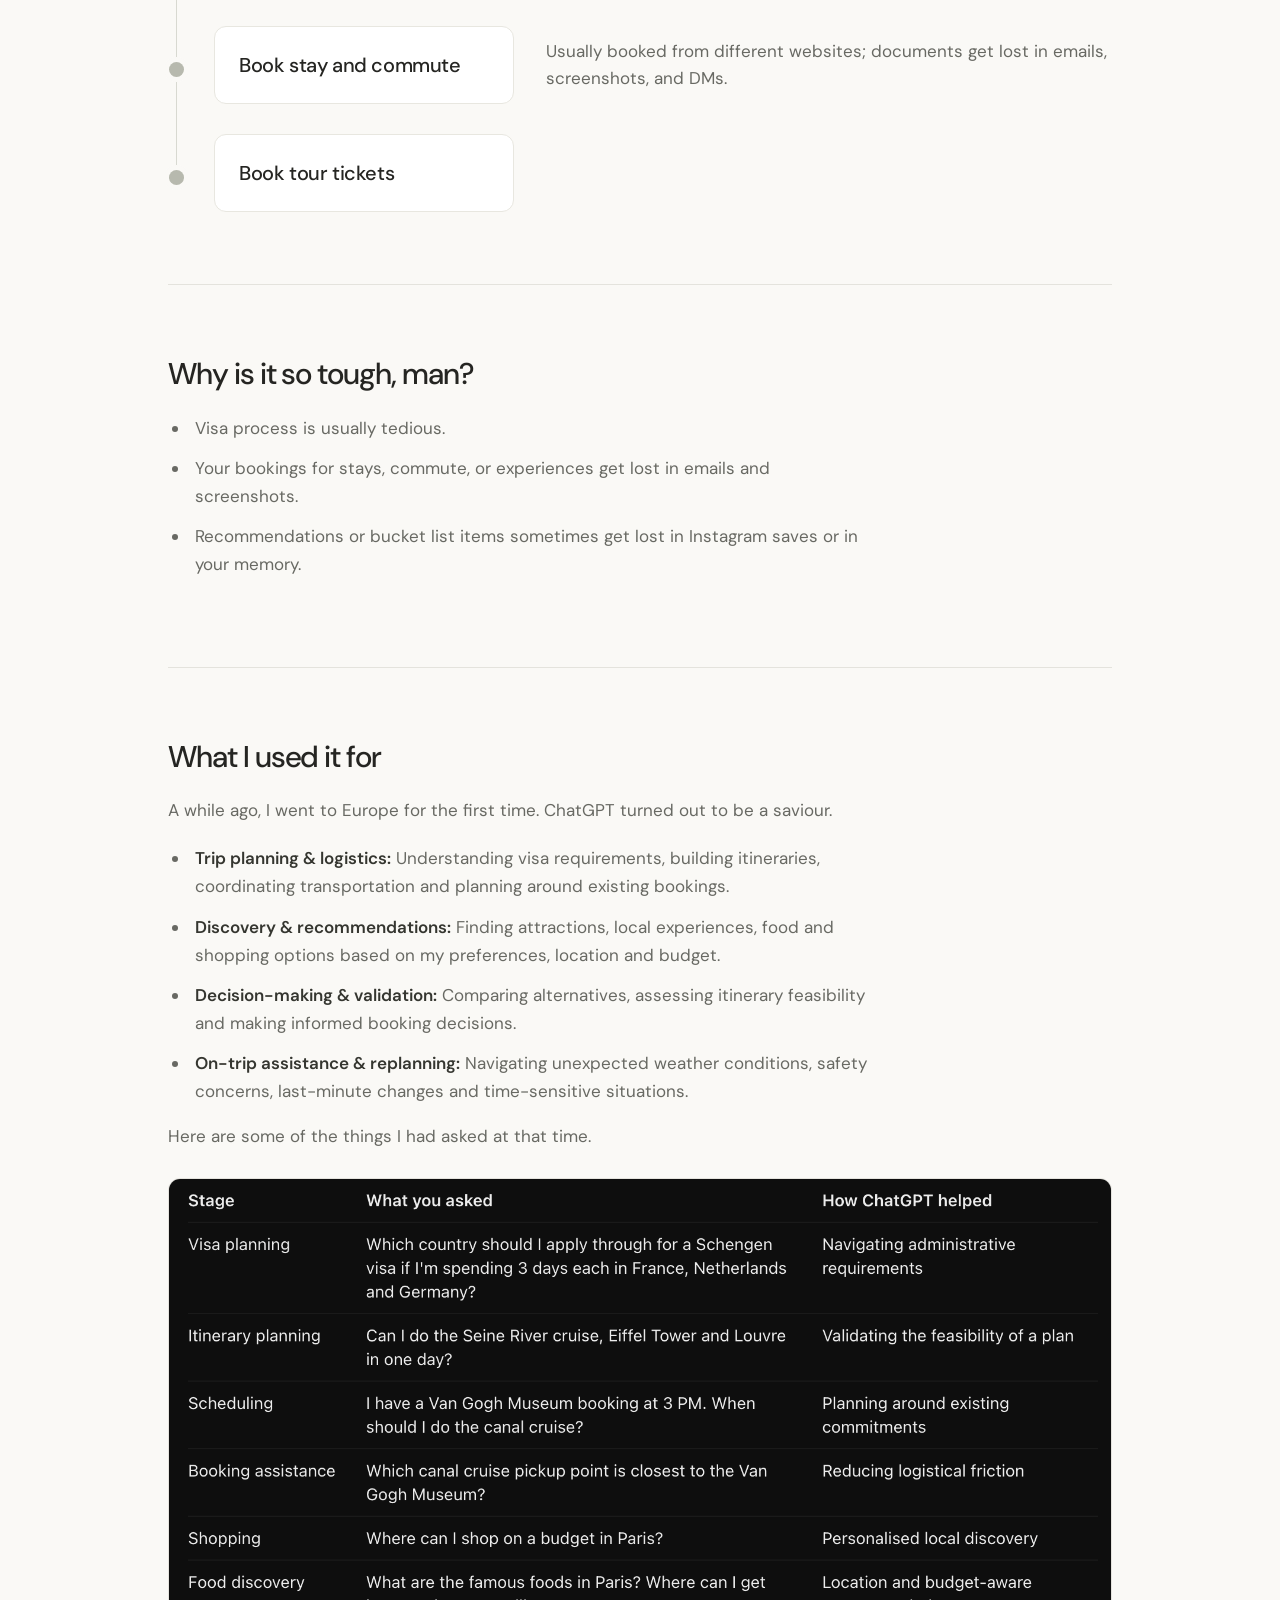
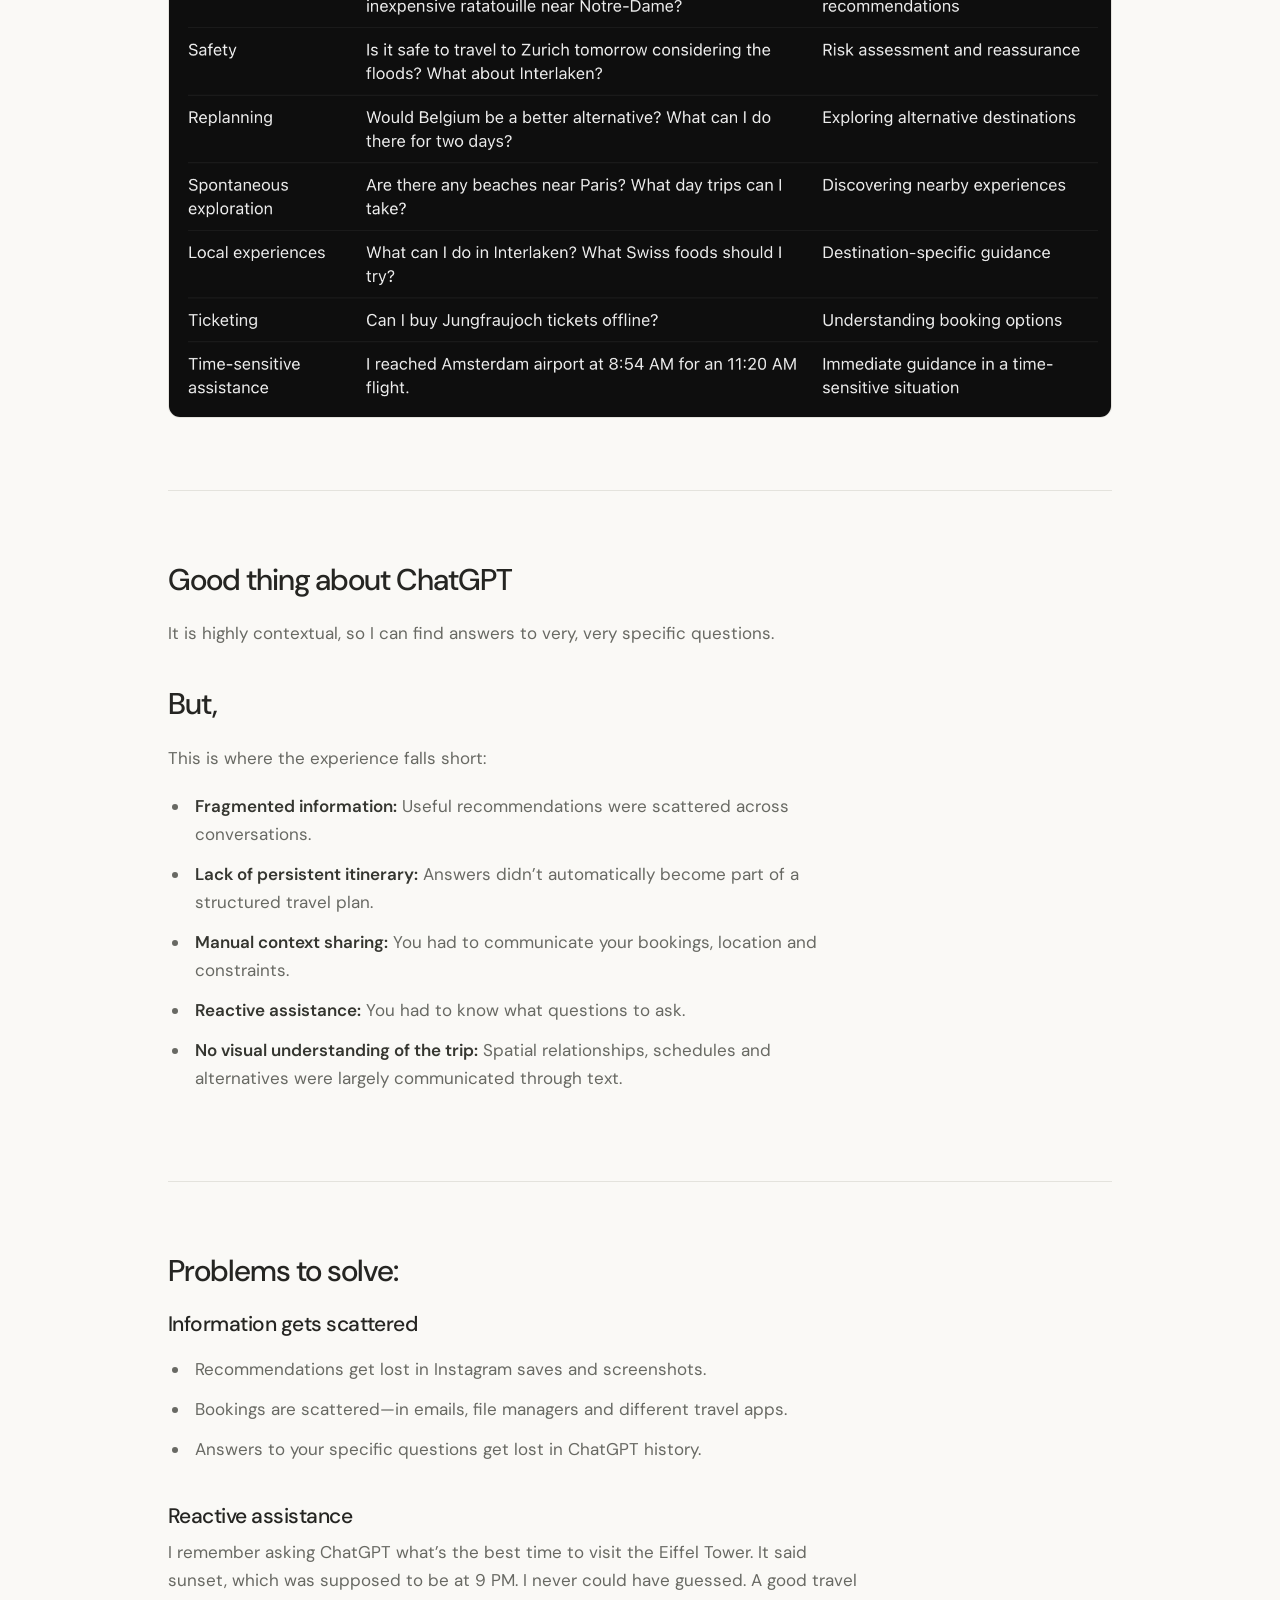
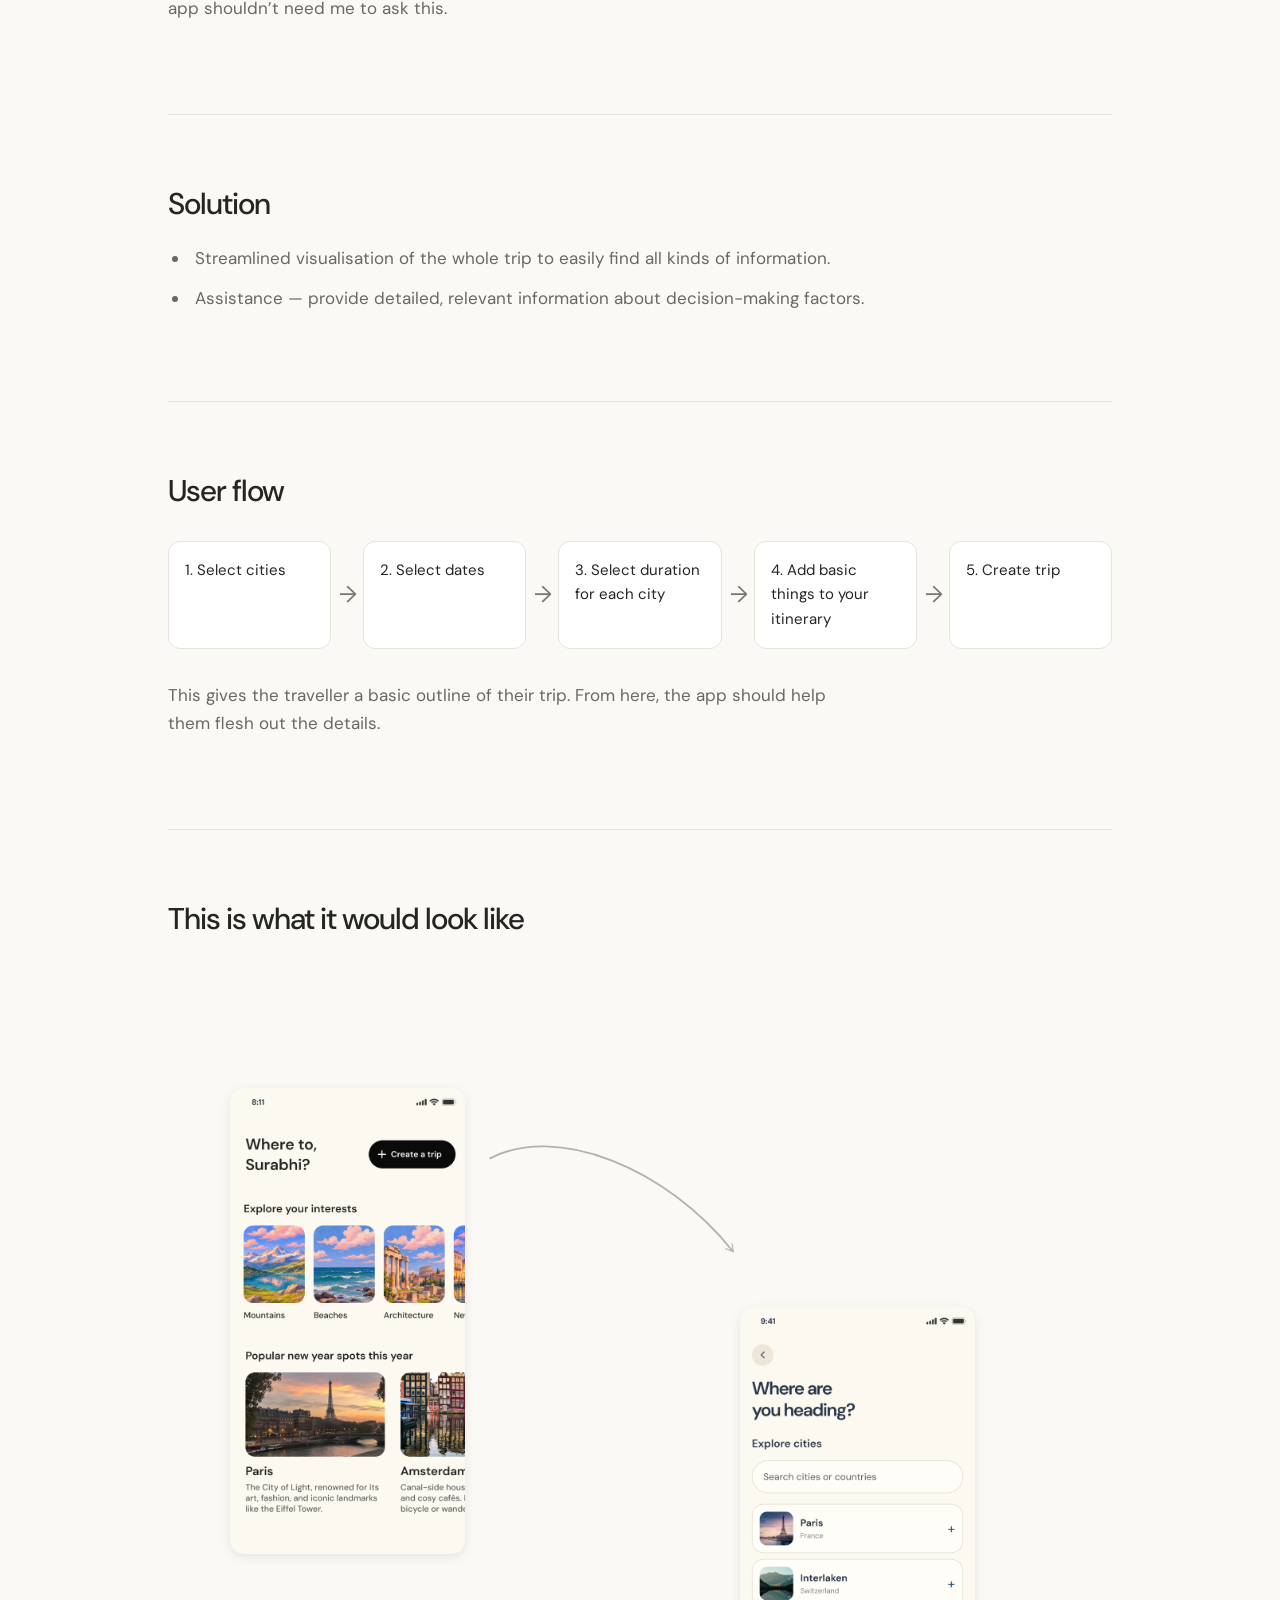
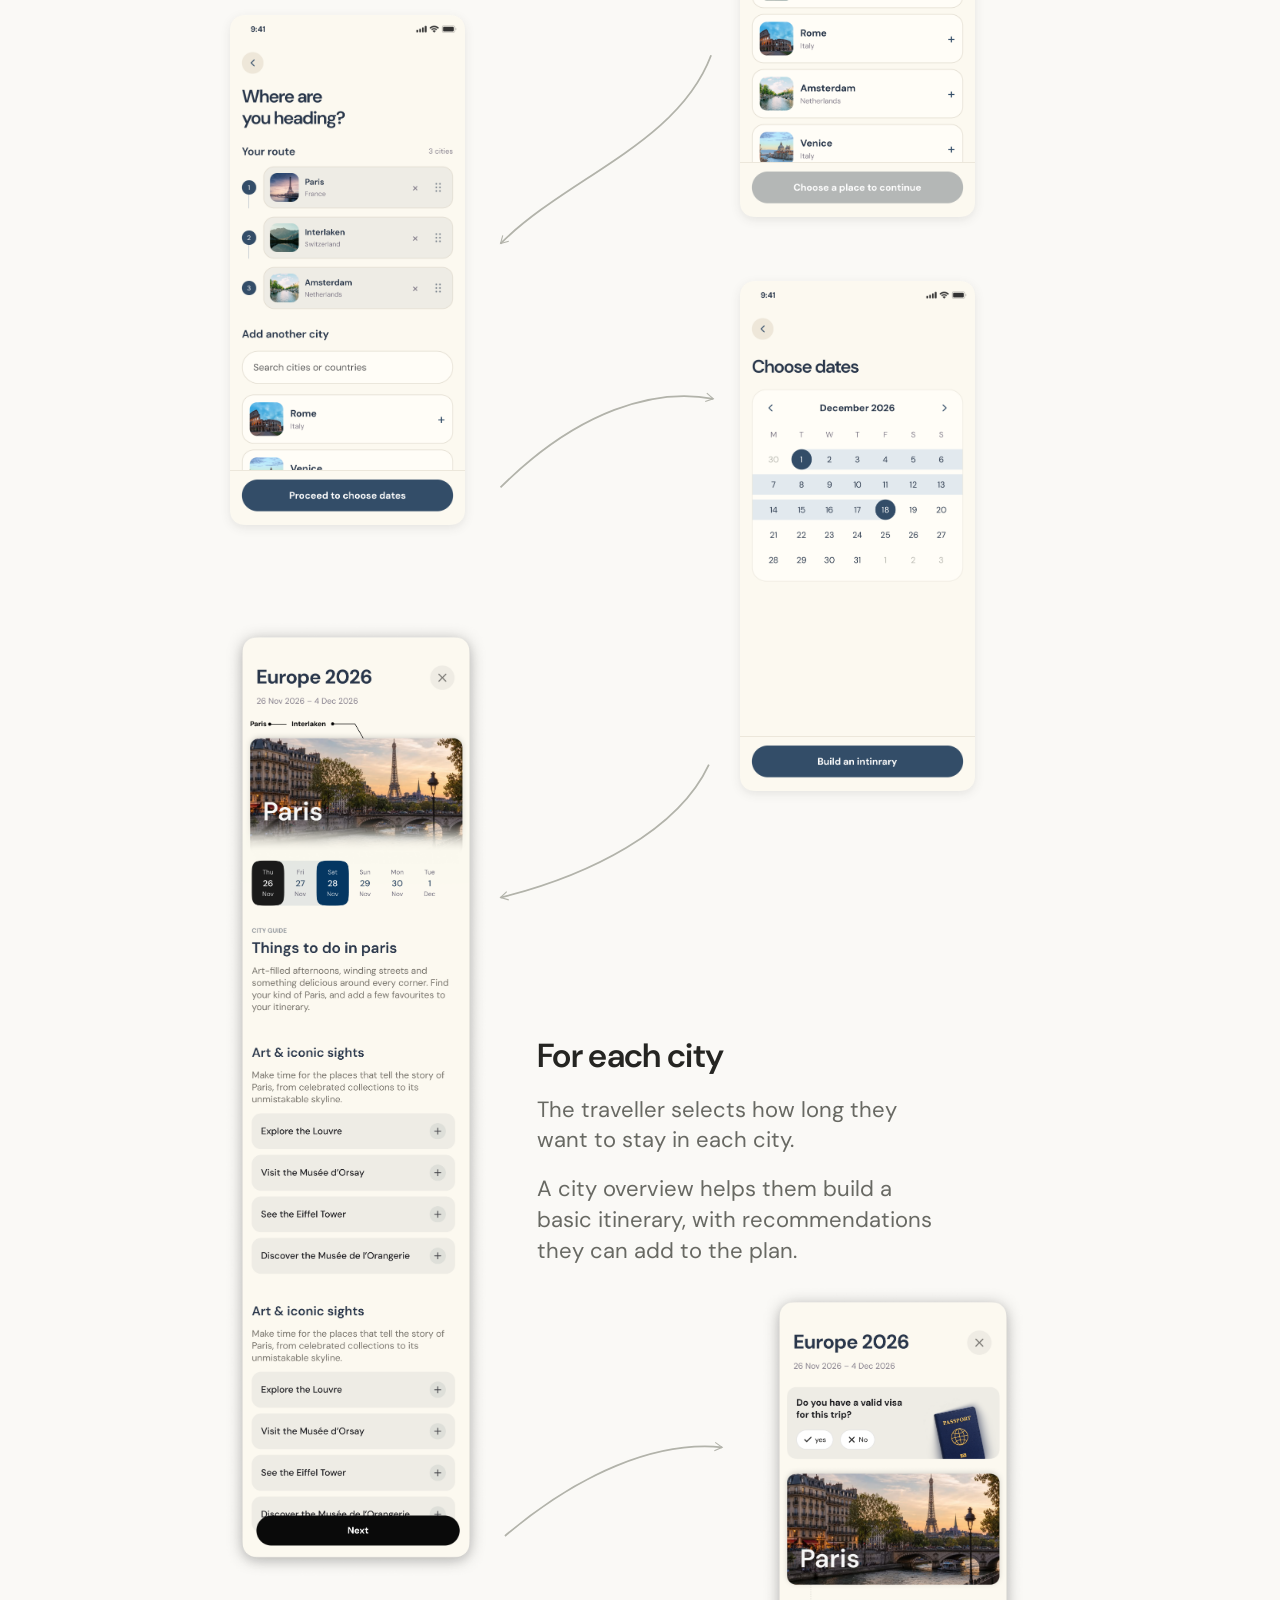
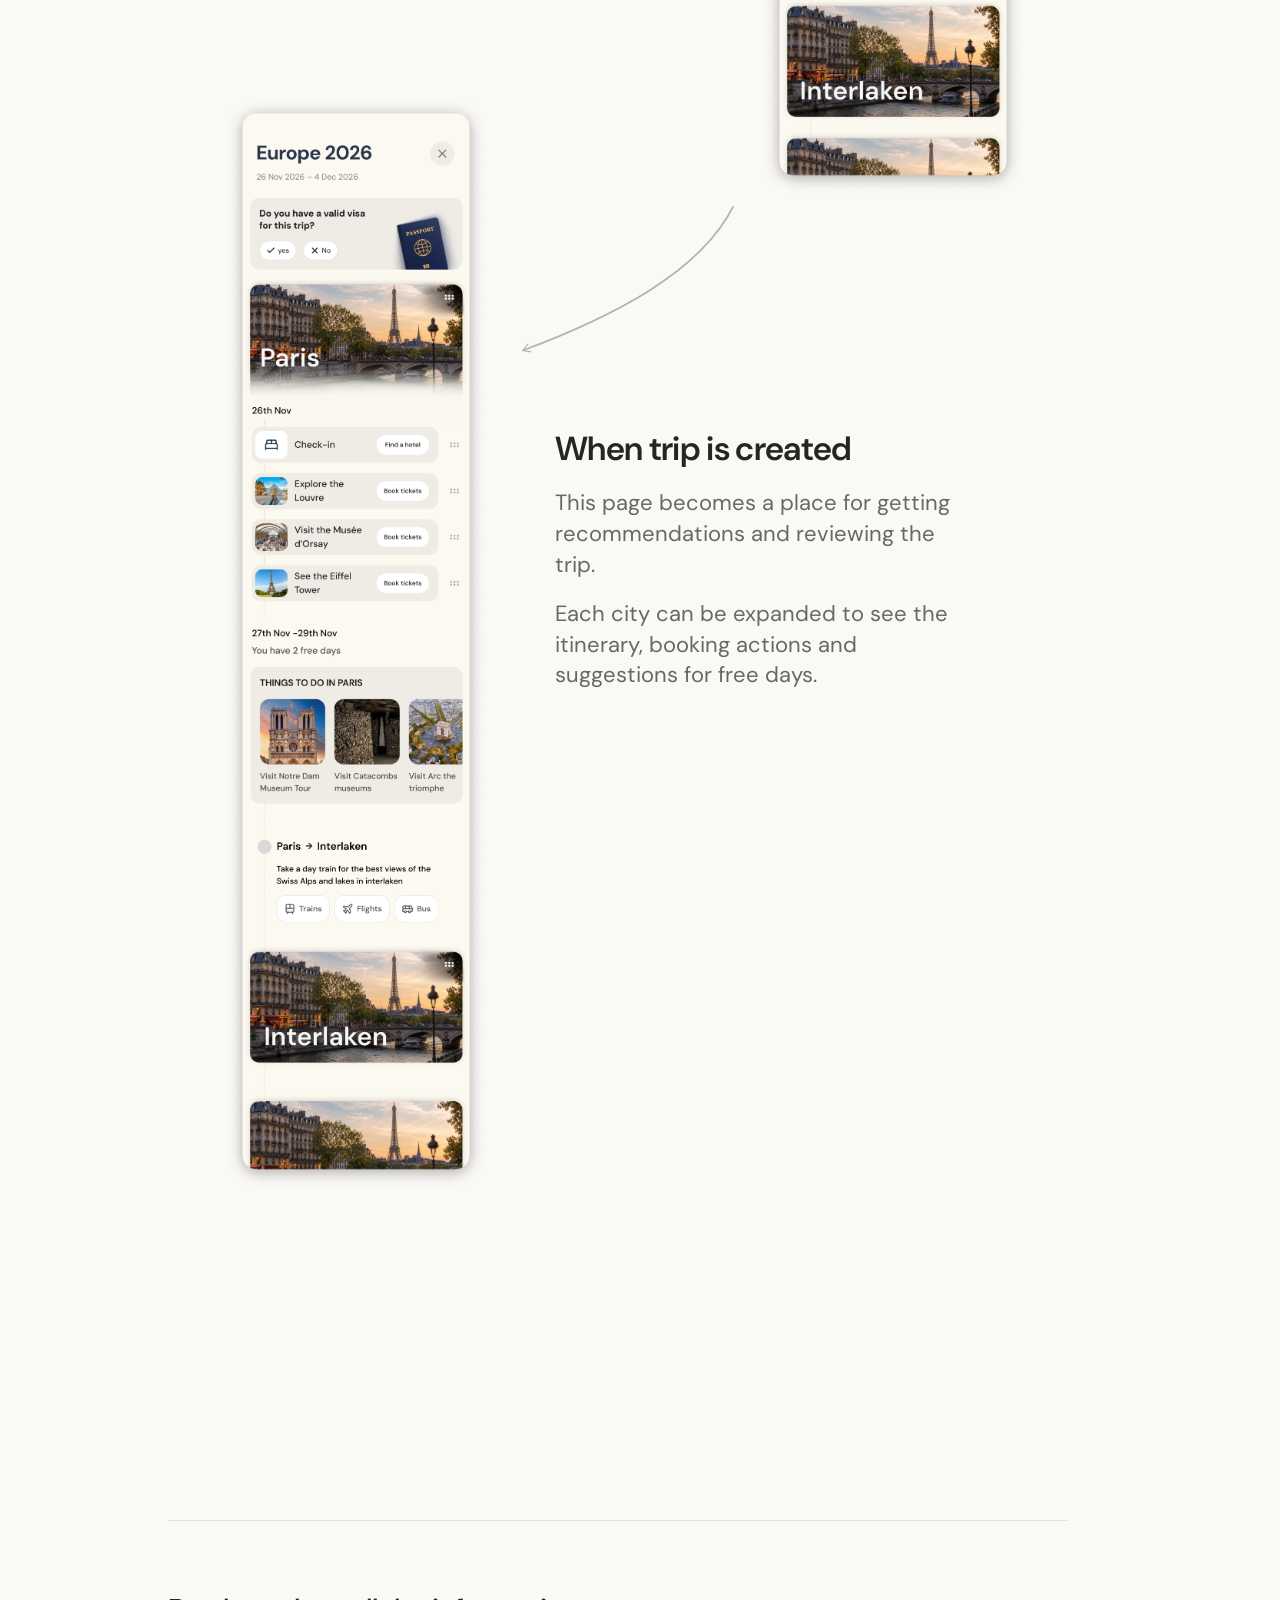
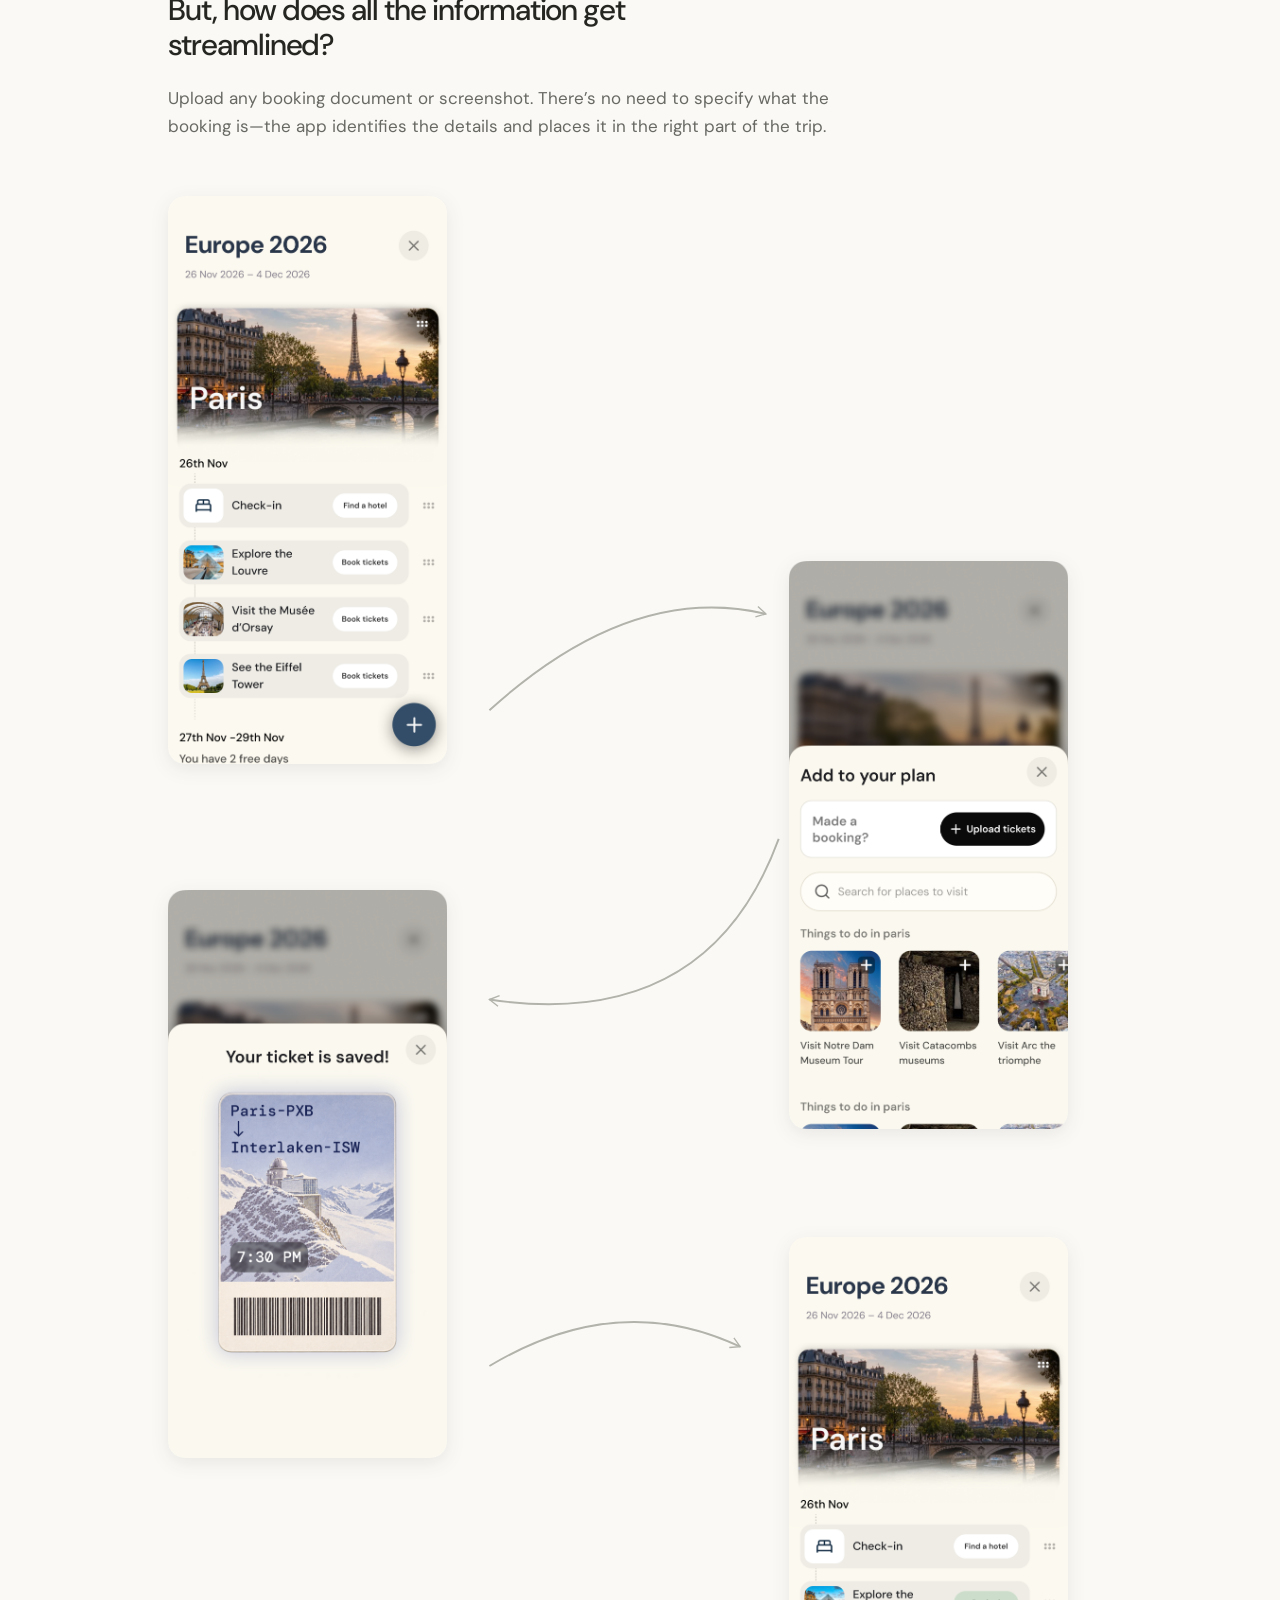
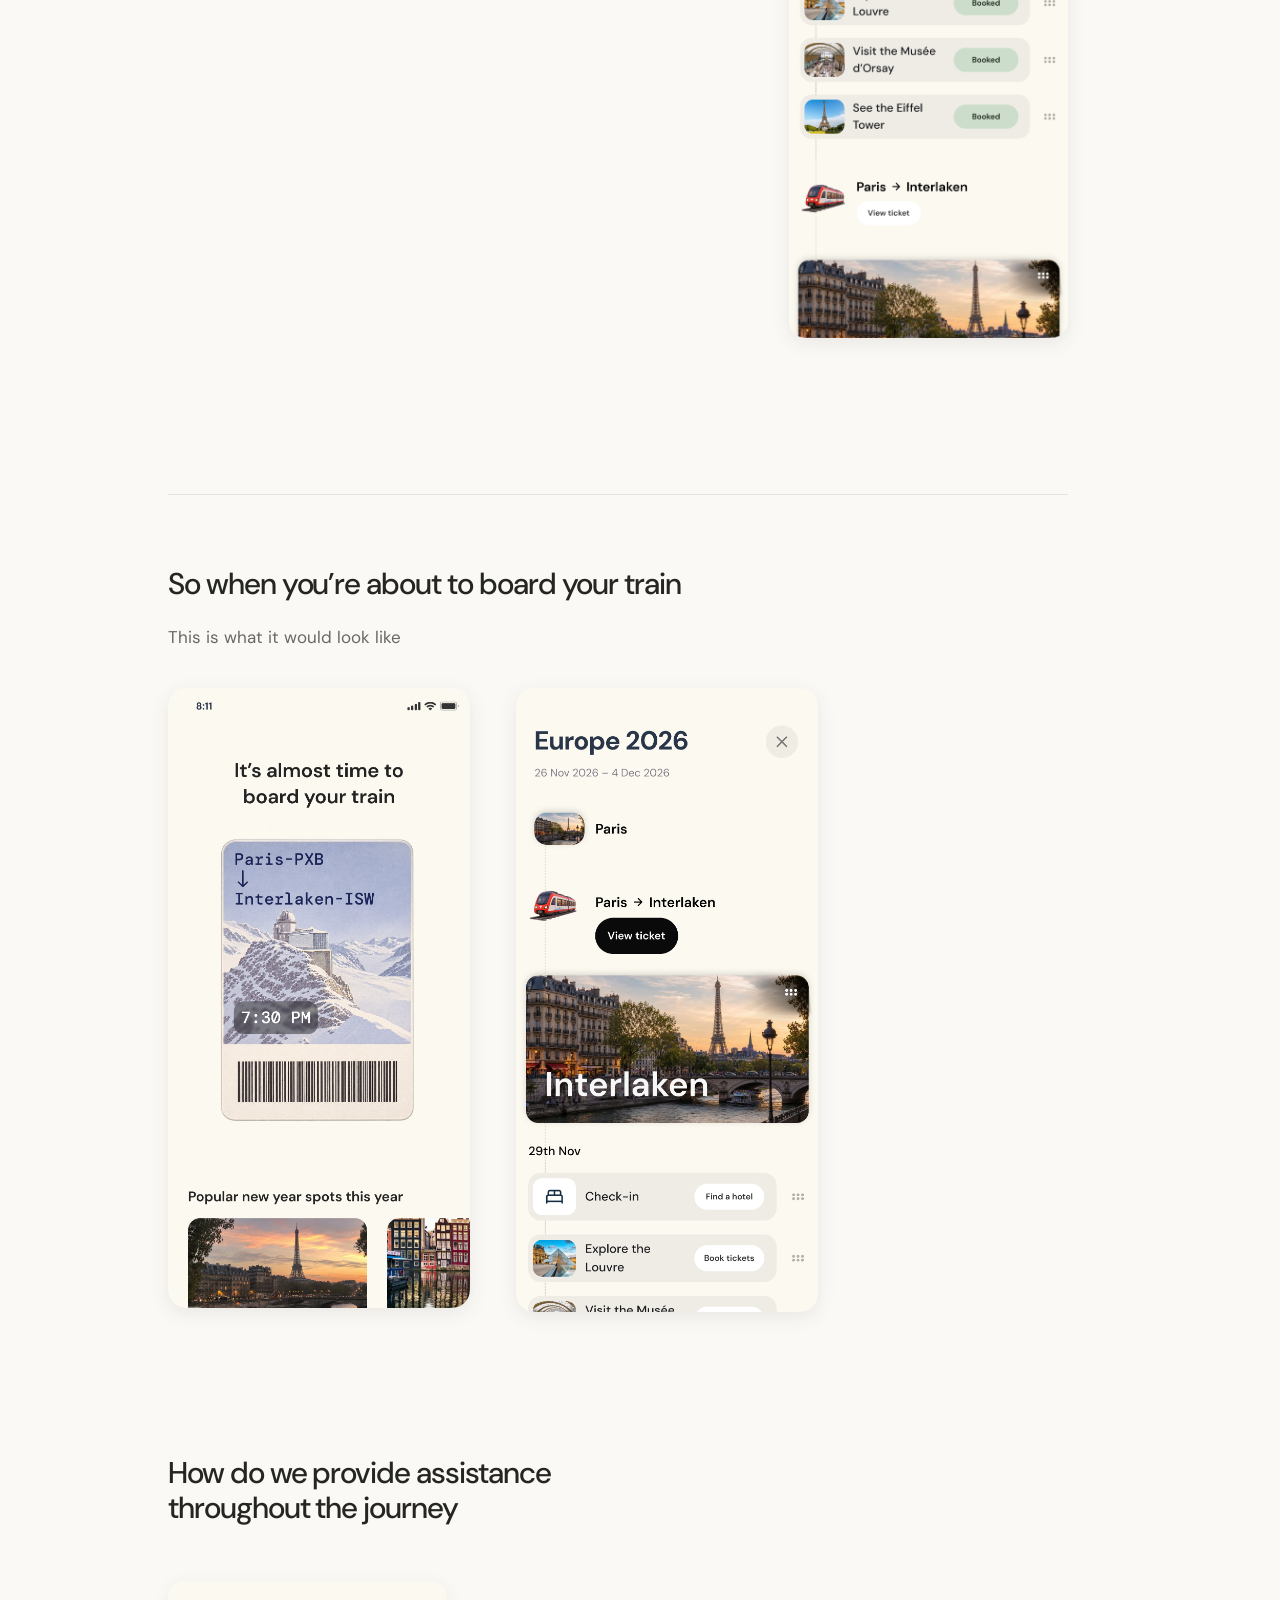
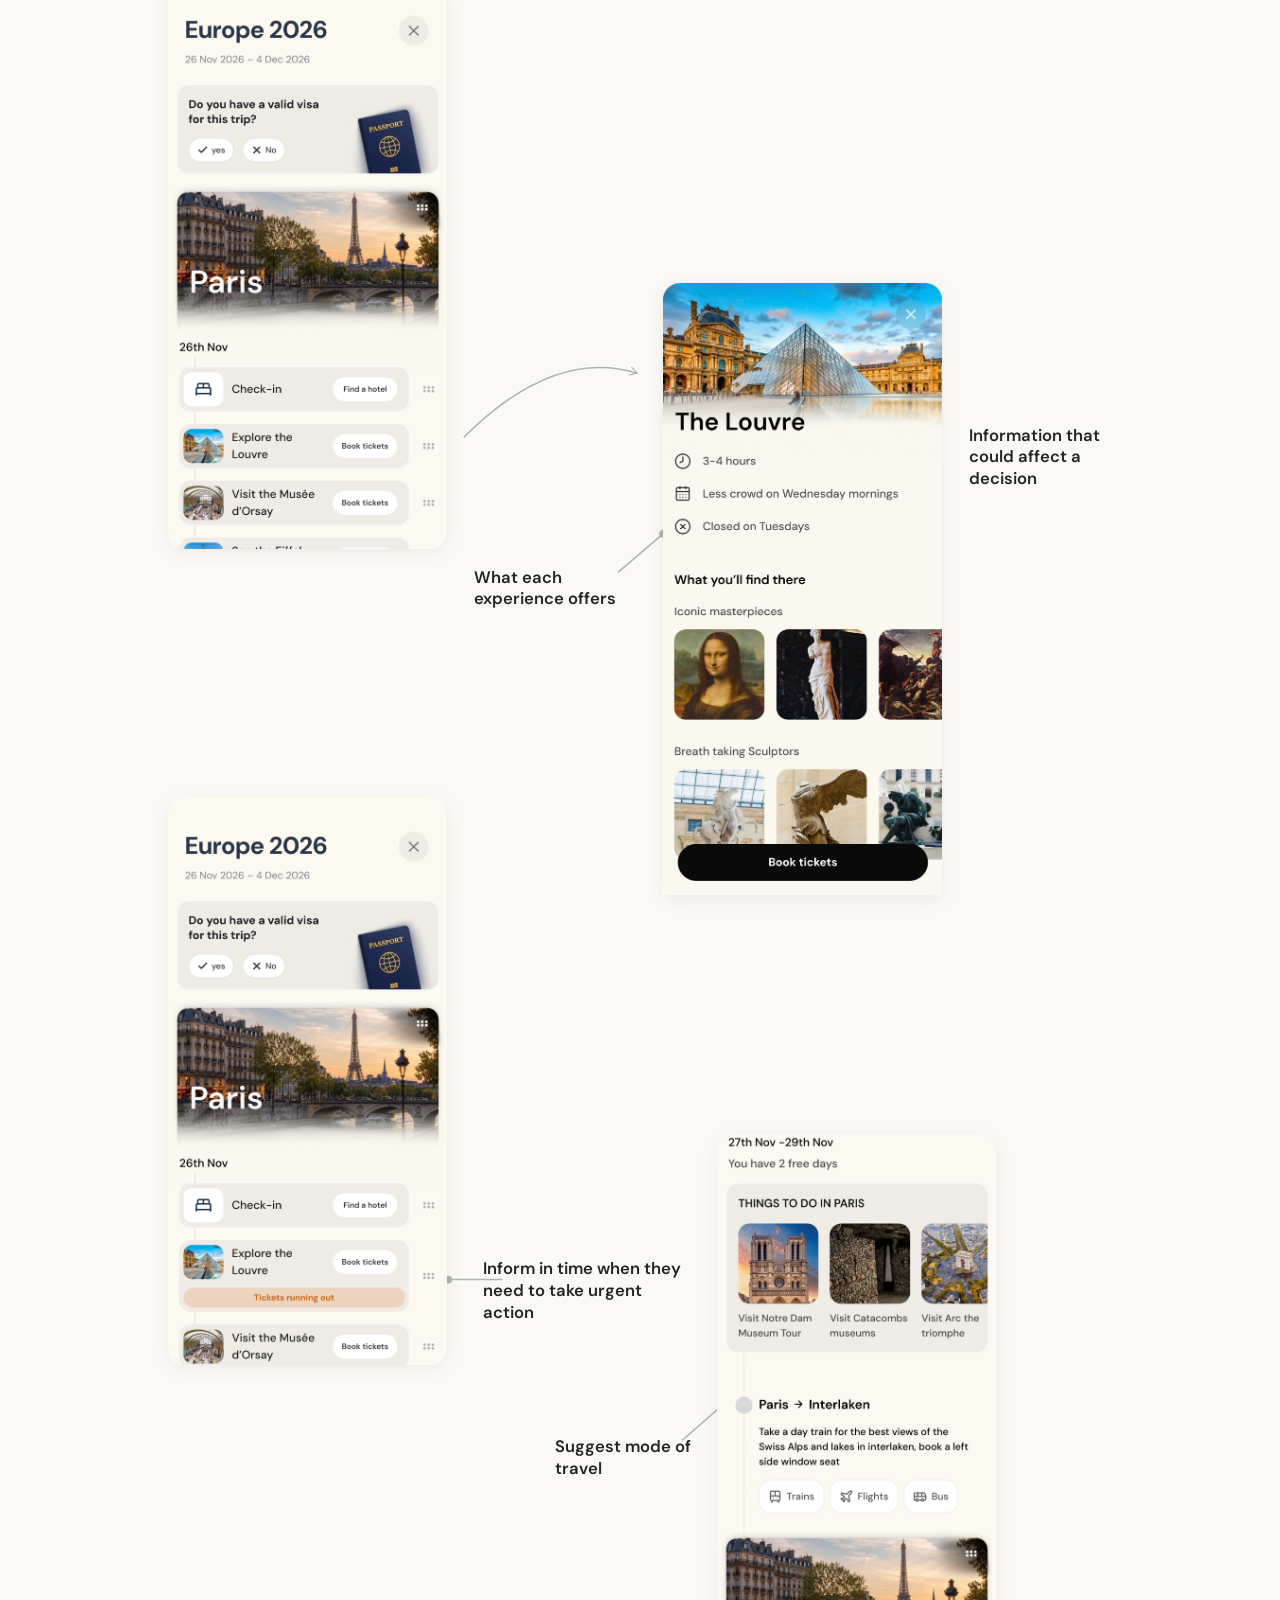
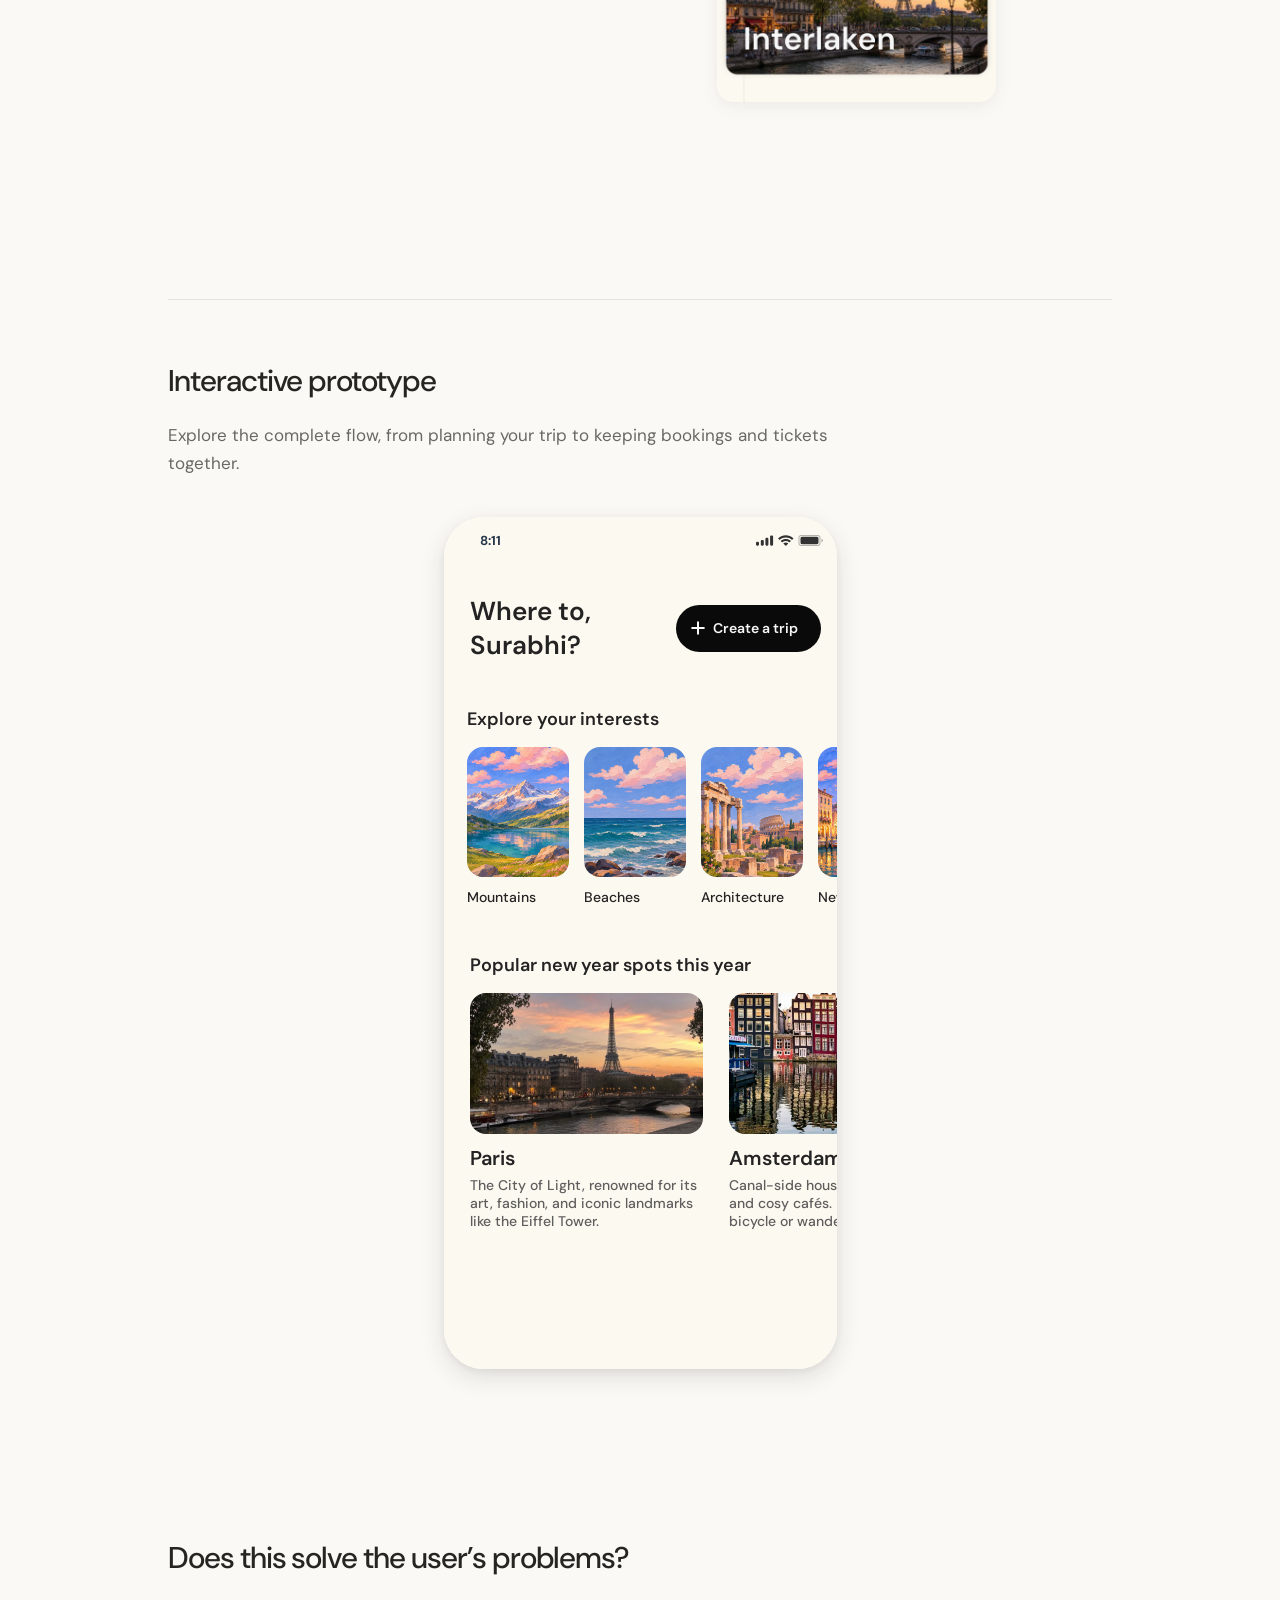
==== commit 075beed4: "Link case-study introduction to interactive prototype" ====
--- a/work/away/index.html
+++ b/work/away/index.html
@@ -9,7 +9,7 @@
 <body>
 <a class="skip" href="#overview">Skip to case study</a>
 <div class="layout"><main>
-<section id="overview"><h1>Designing a travel planning app</h1><p><a href="#proposed-experience">View solution screens</a></p></section>
+<section id="overview"><h1>Designing a travel planning app</h1><p><a href="#working-prototype">View interactive prototype</a></p></section>
 <section id="persona" class="persona"><div><h2>Meet Surbhi</h2><p>Surbhi is a product manager planning her first international trip, travelling solo. She has places she wants to explore, but turning those ideas into a workable trip means figuring out visas, choosing cities, arranging stays and transport, and deciding what to do each day.</p><p>Her planning happens across Instagram saves, recommendations from friends, ChatGPT conversations and booking websites. Each helps with a part of the trip, but she still has to bring the information together and keep track of what’s decided.</p><p>For a first-time international traveller, the challenge is knowing how those decisions fit together—and what needs attention next.</p><h3>The design challenge</h3><p>How might we help Surbhi turn scattered travel ideas and bookings into one clear plan, with relevant guidance to make decisions along the way?</p></div><img class="persona-portrait" src="assets/surabhi-portrait.png" alt="Illustration of Surabhi holding a passport and boarding pass"></section>
 <section id="journey"><h2>How does travel planning usually happen</h2>
 <ol class="research-timeline">
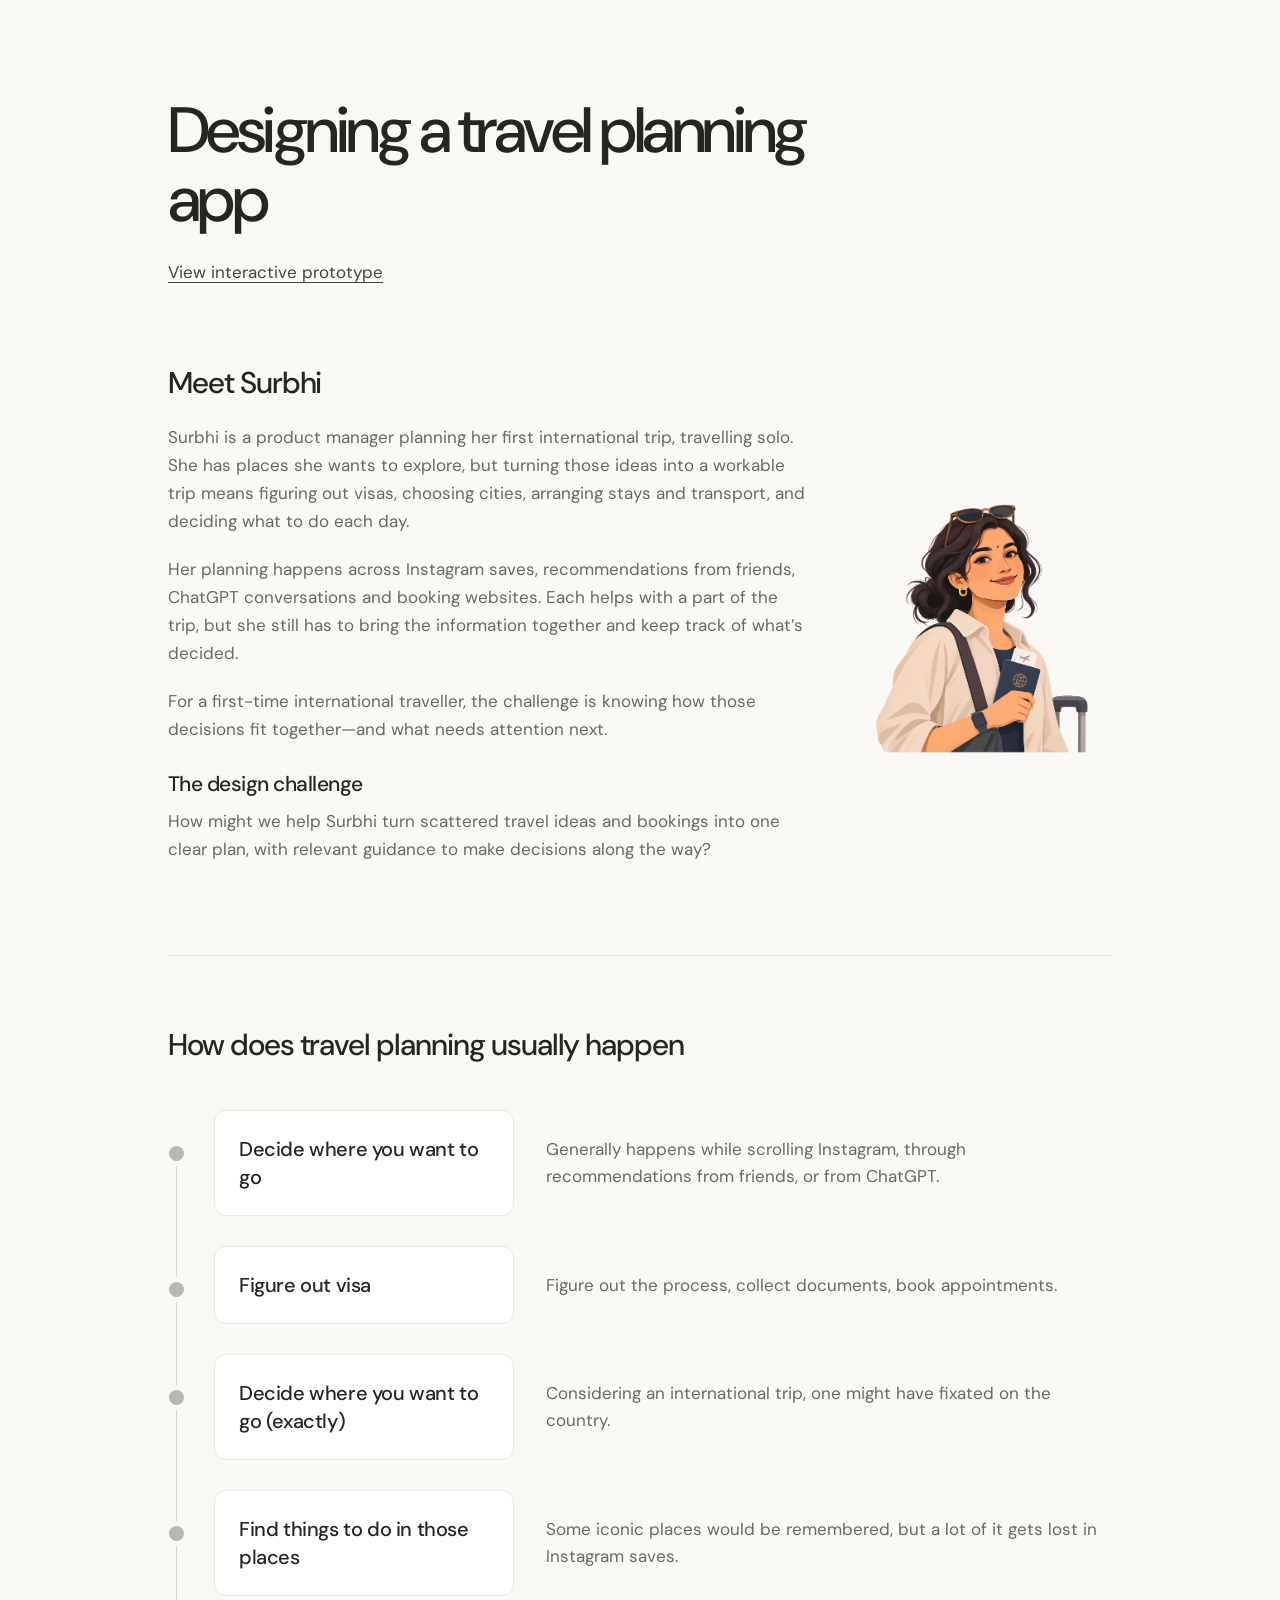
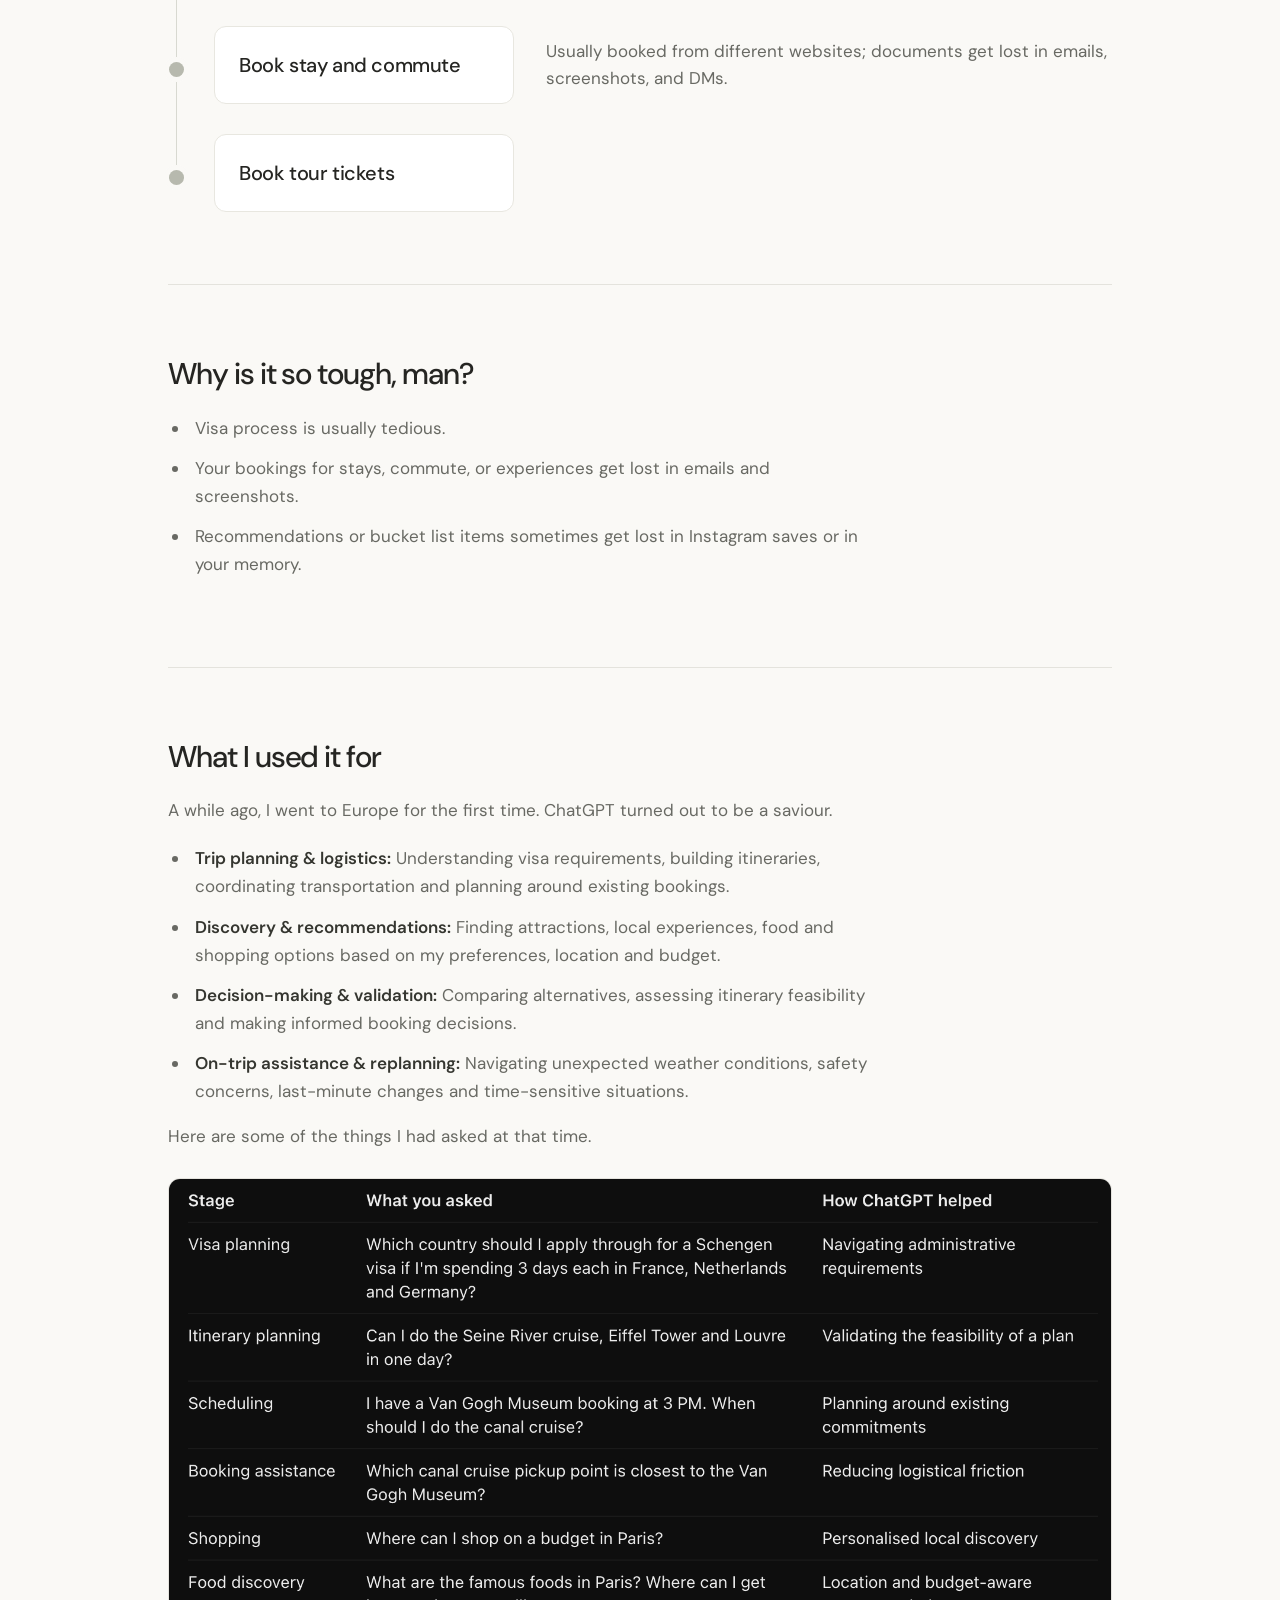
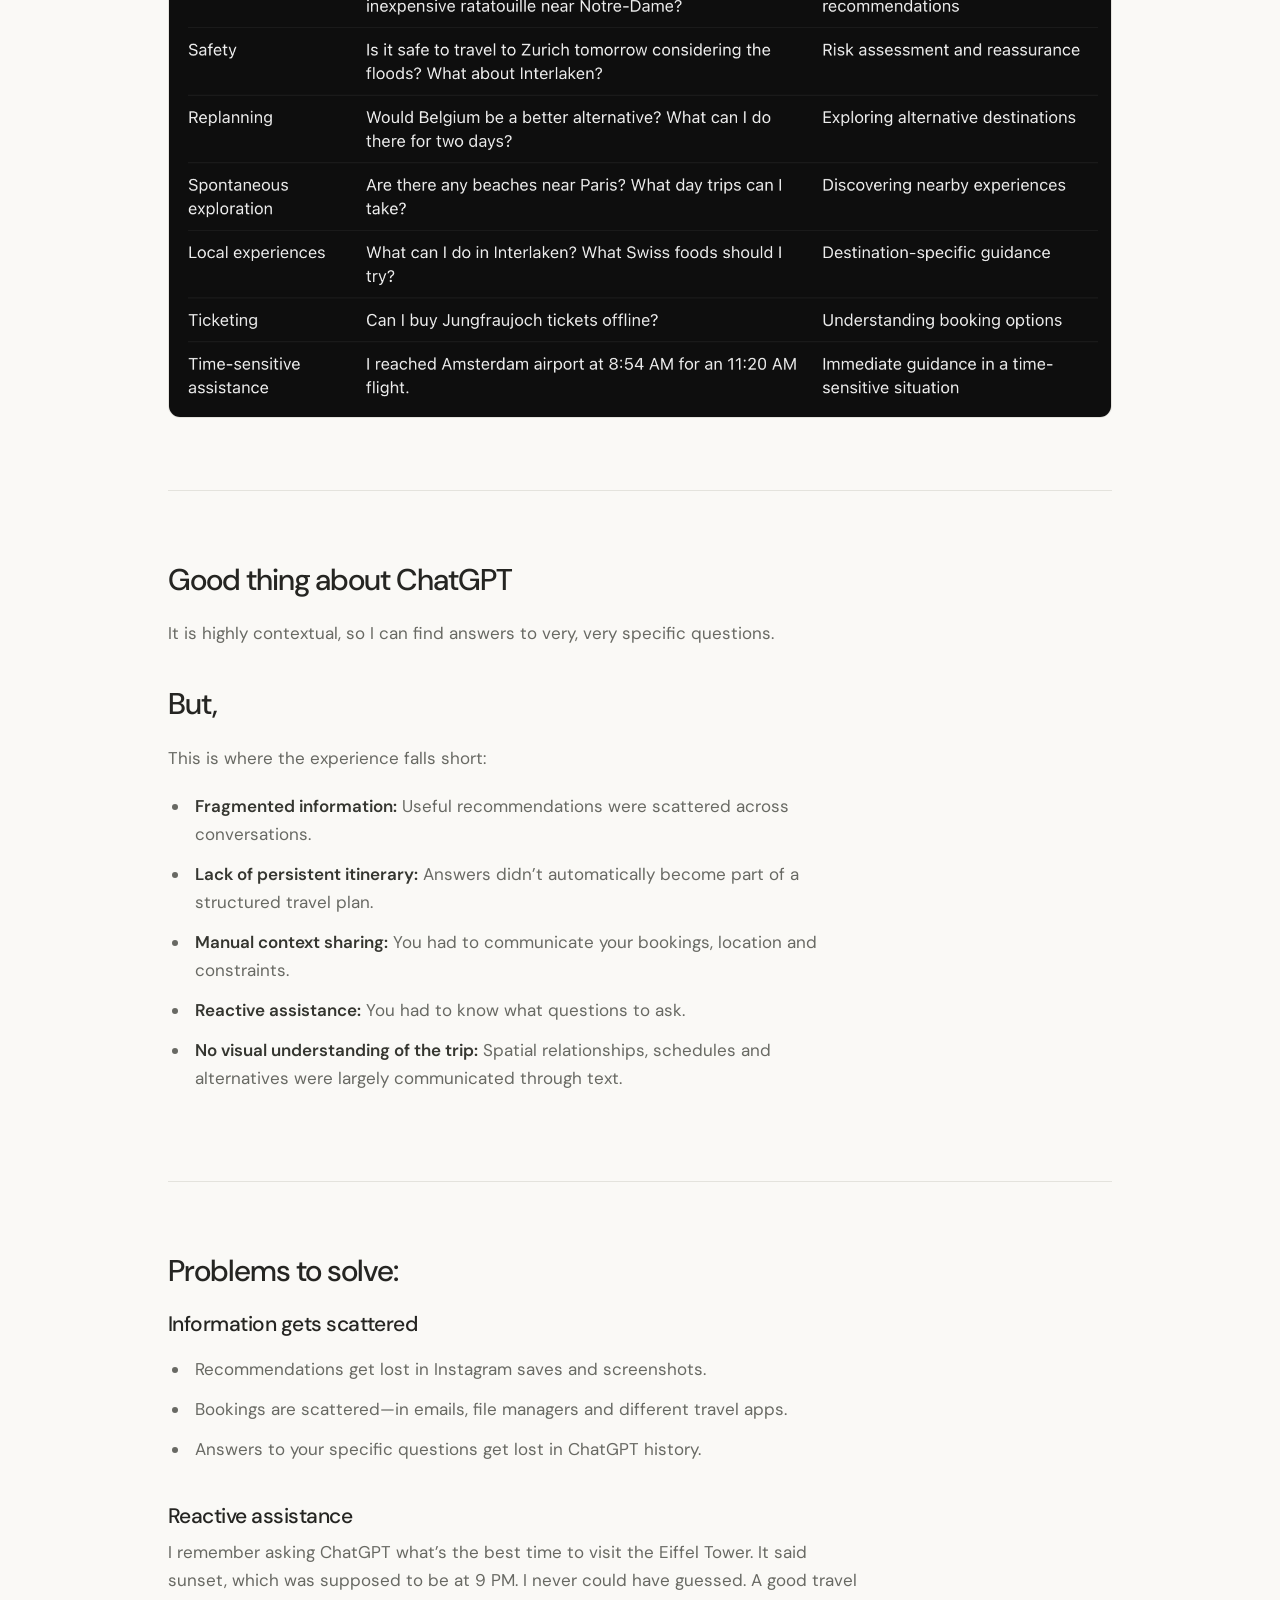
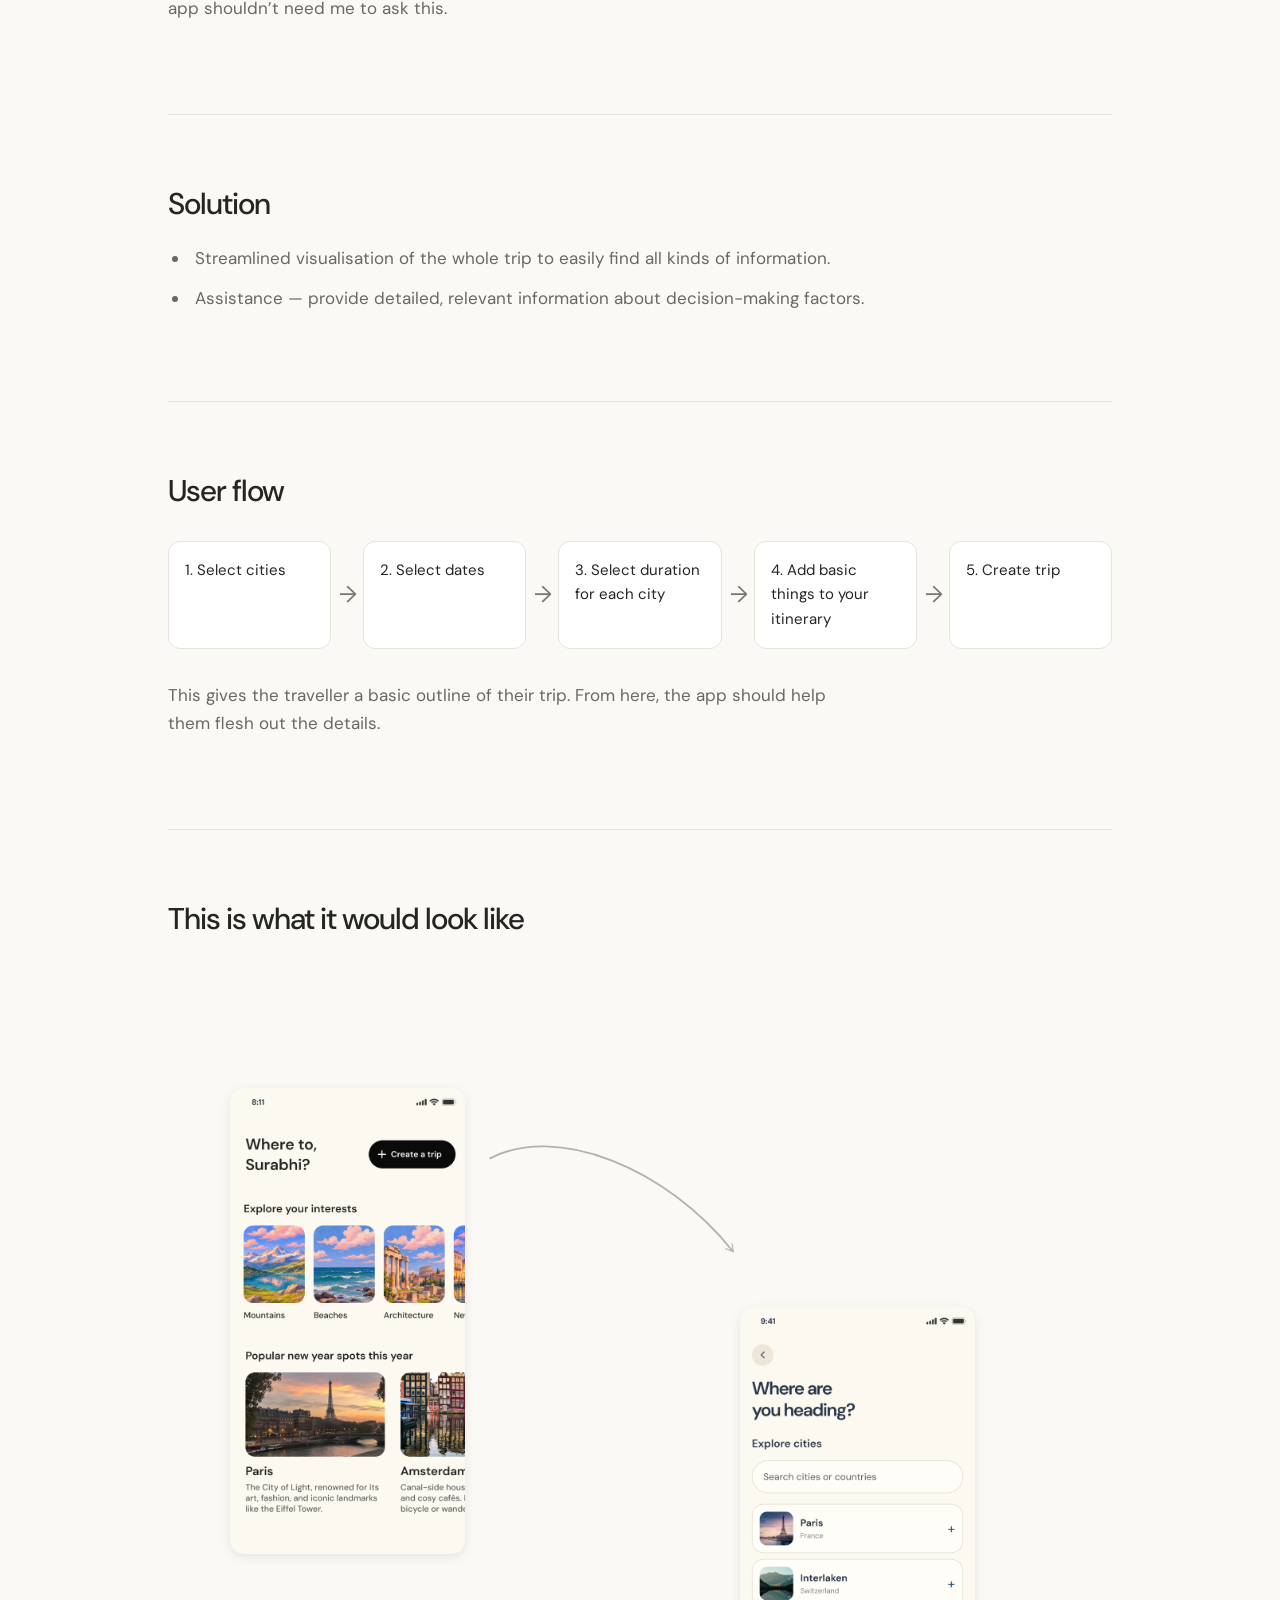
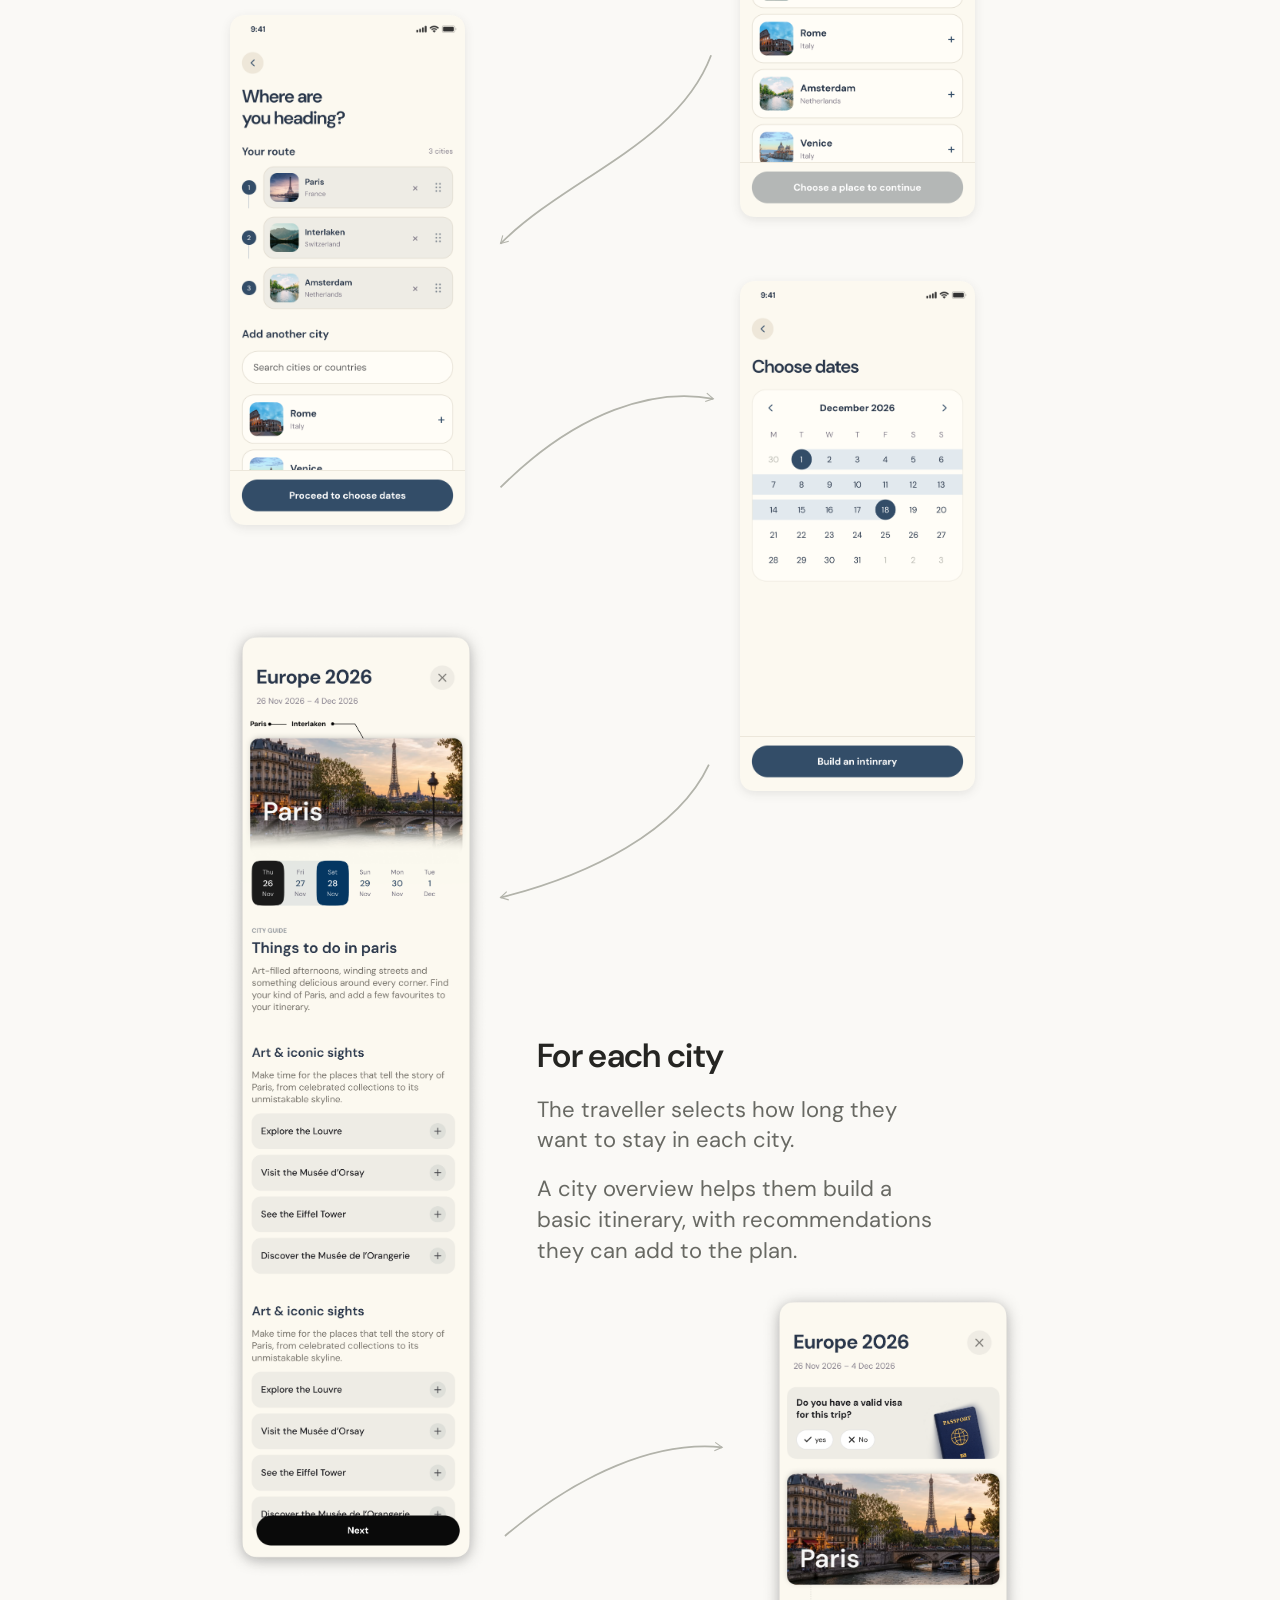
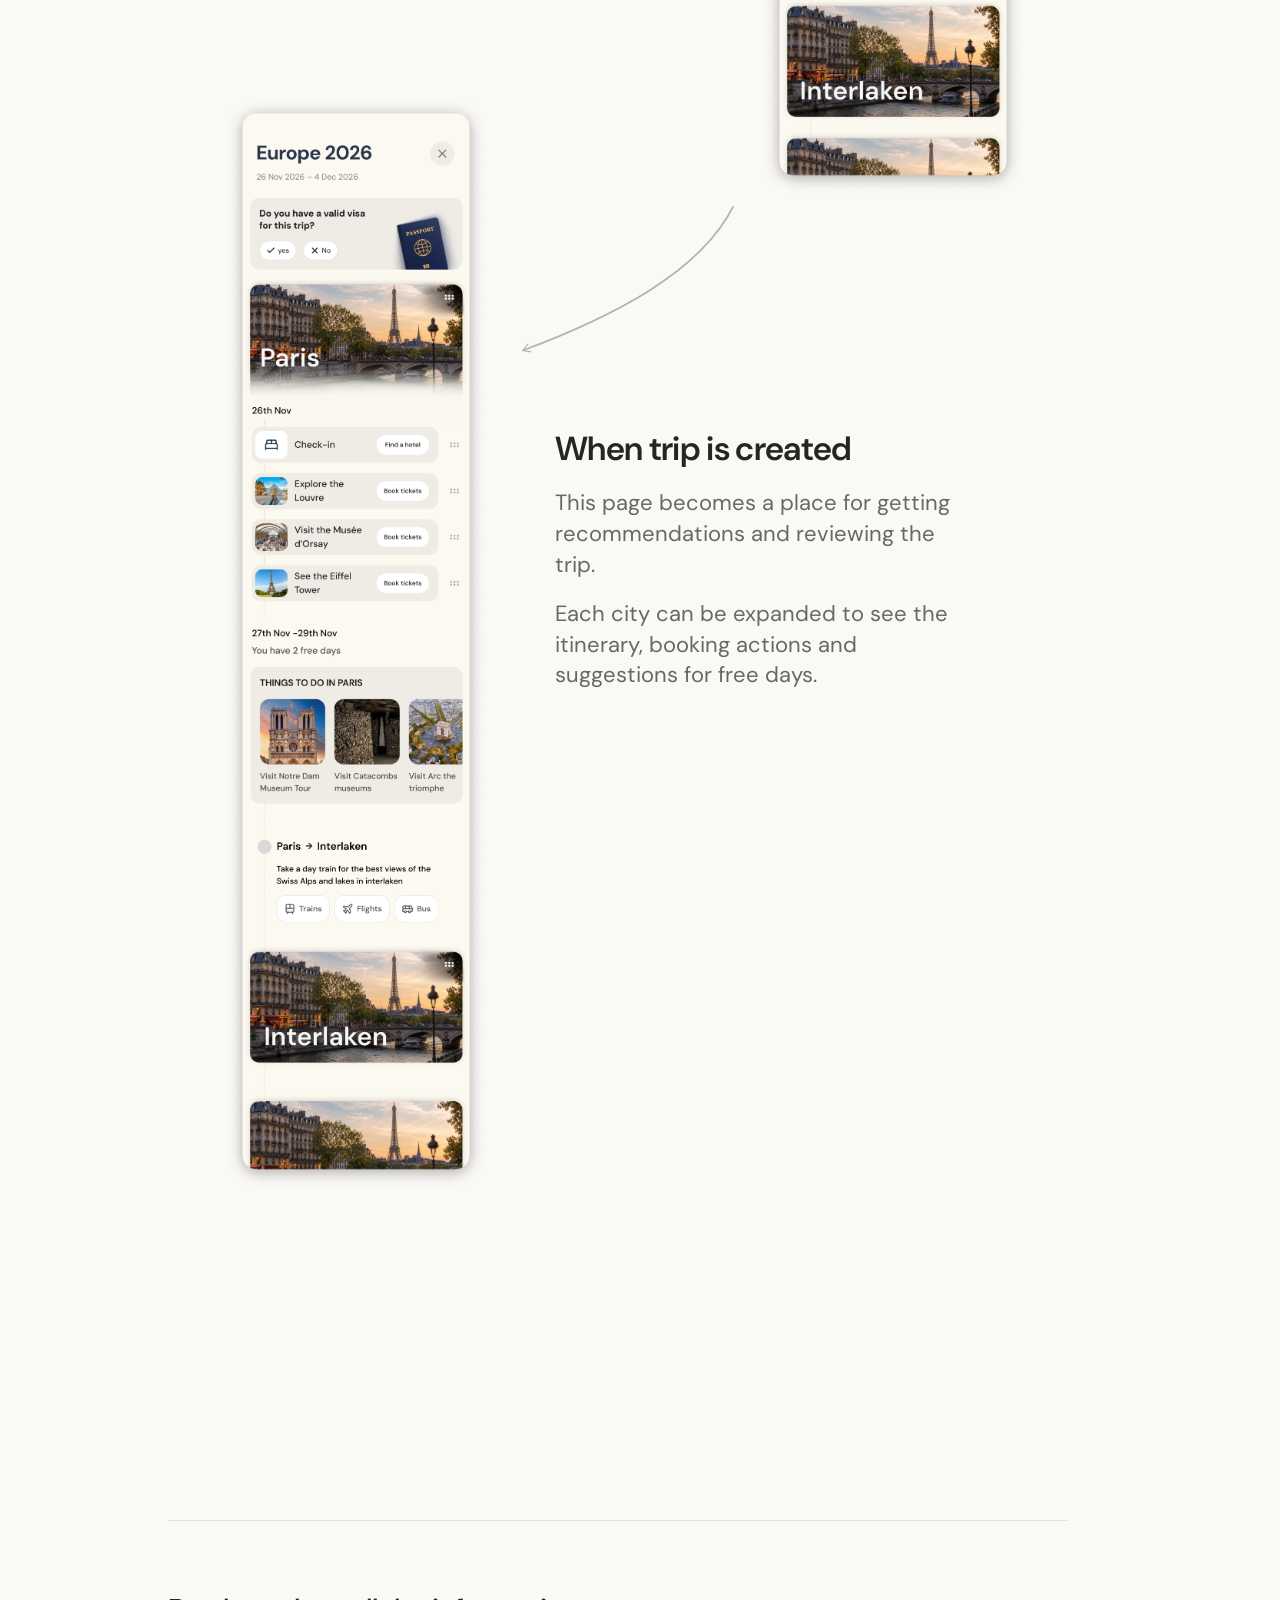
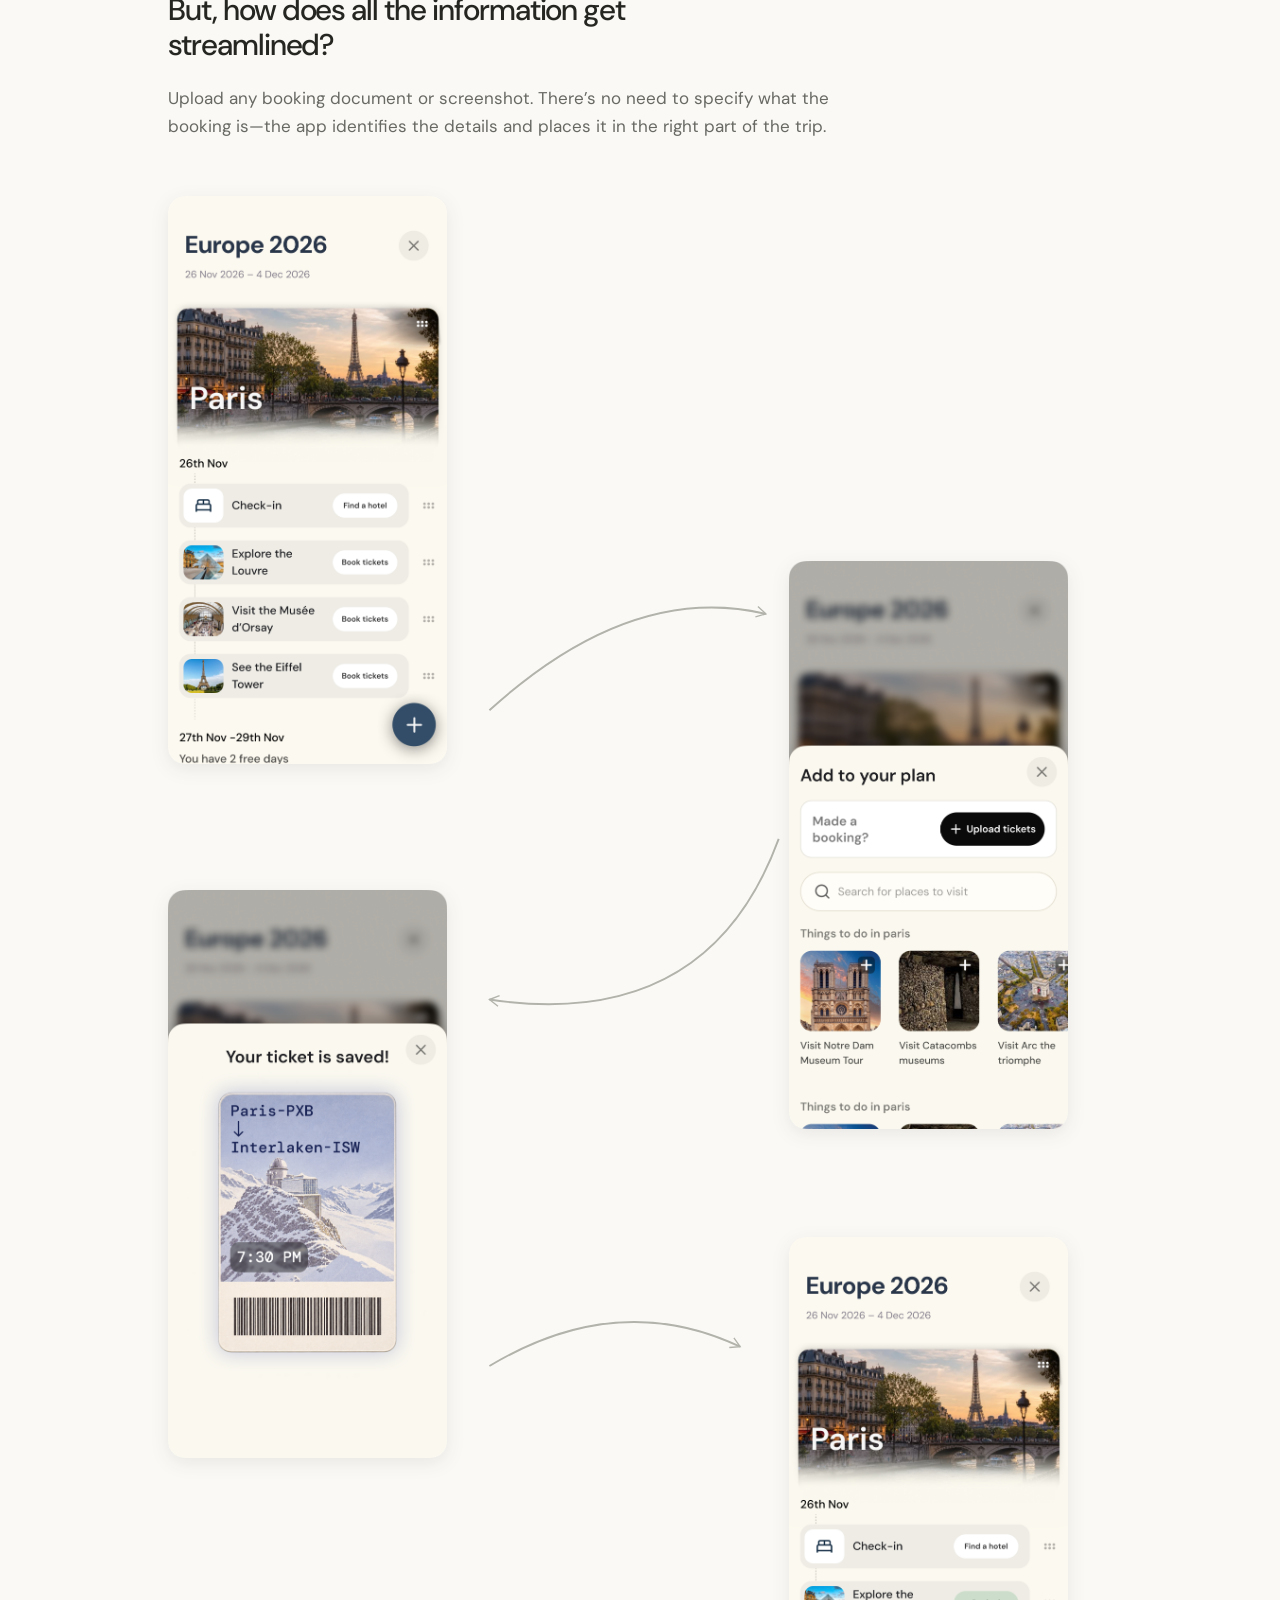
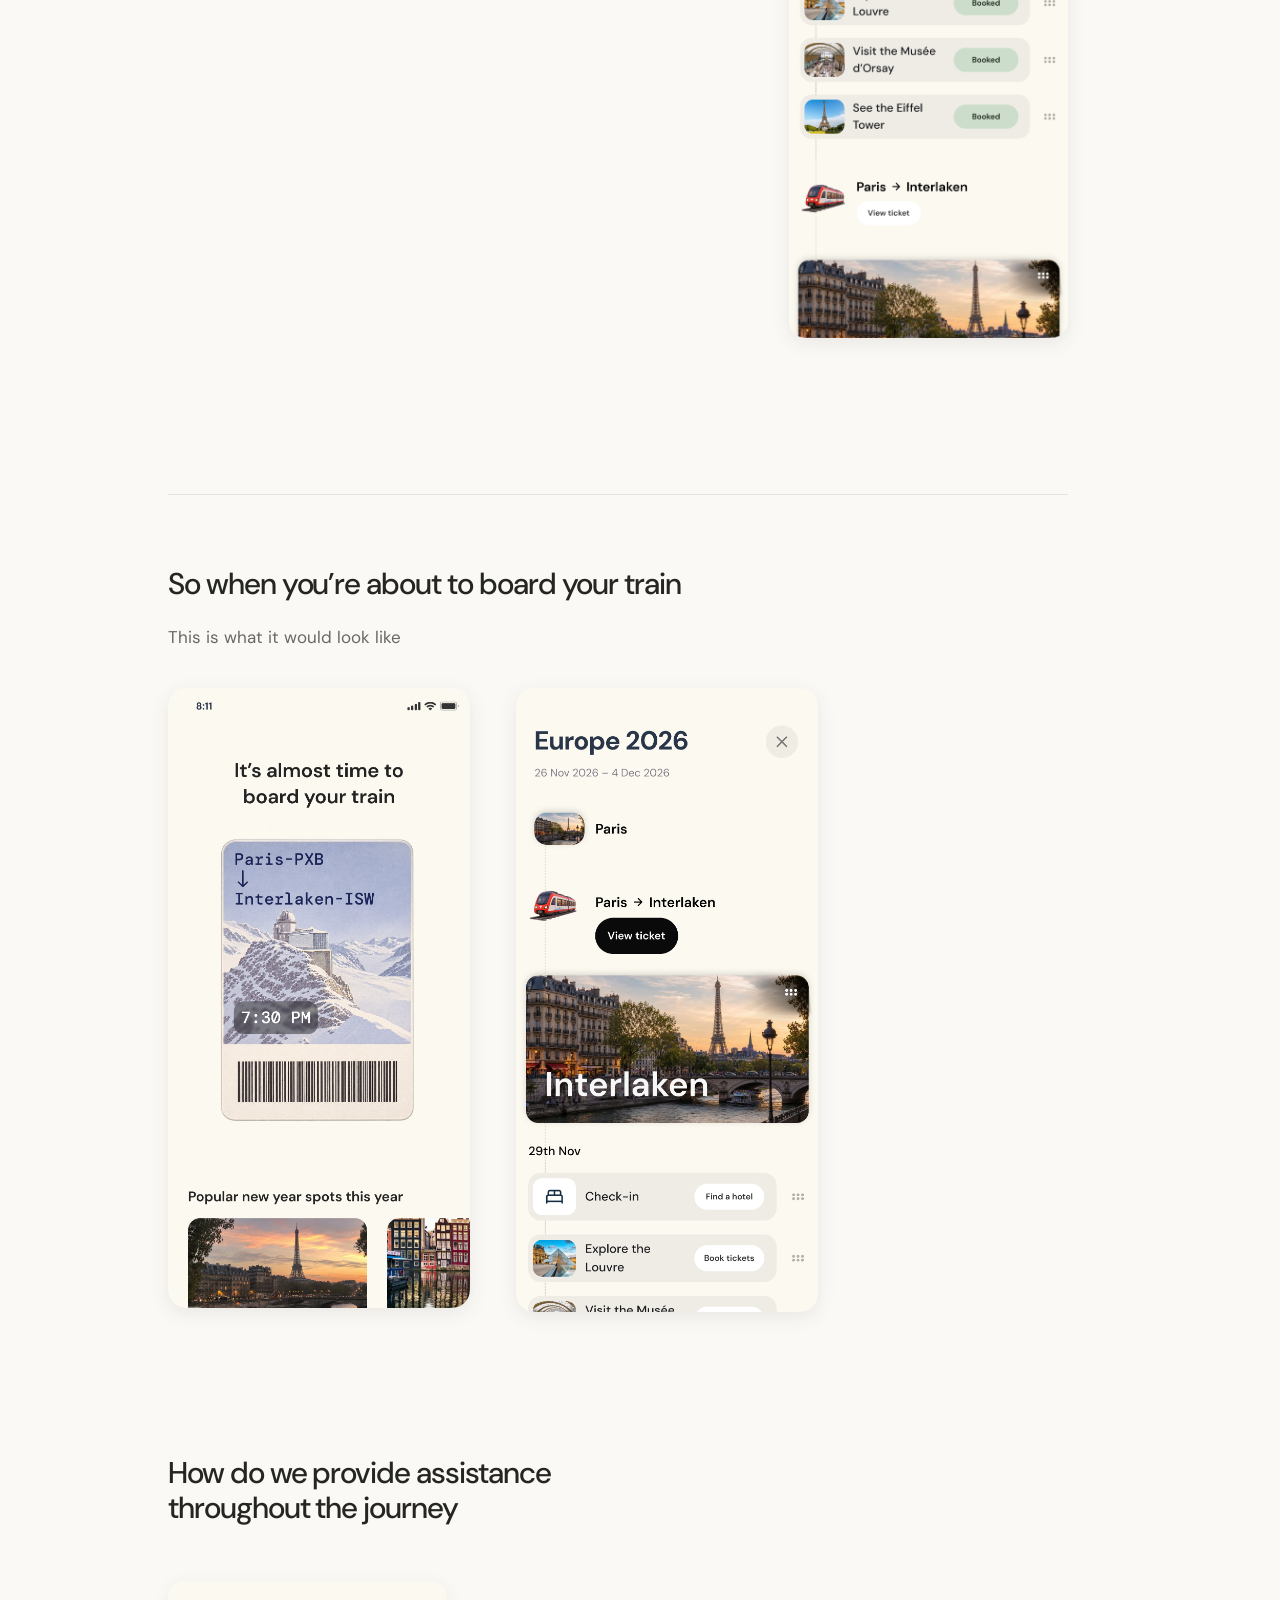
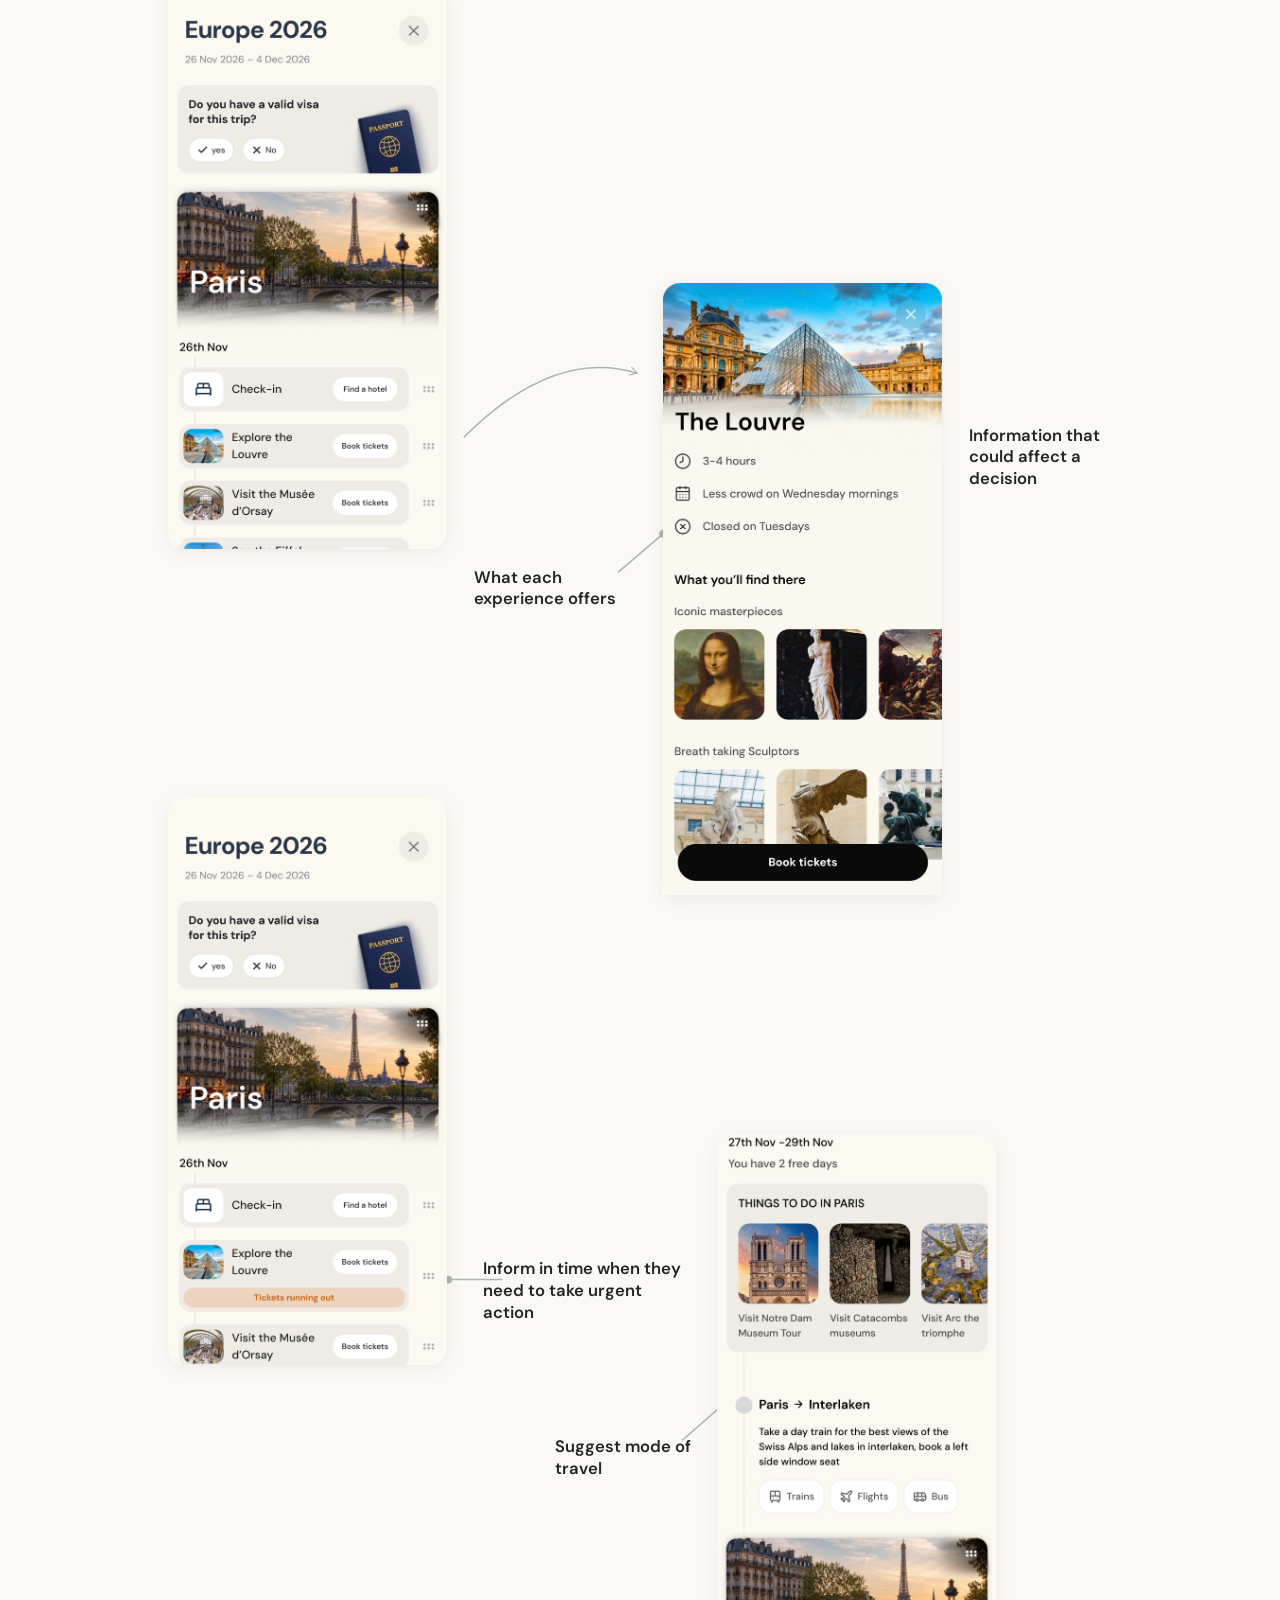
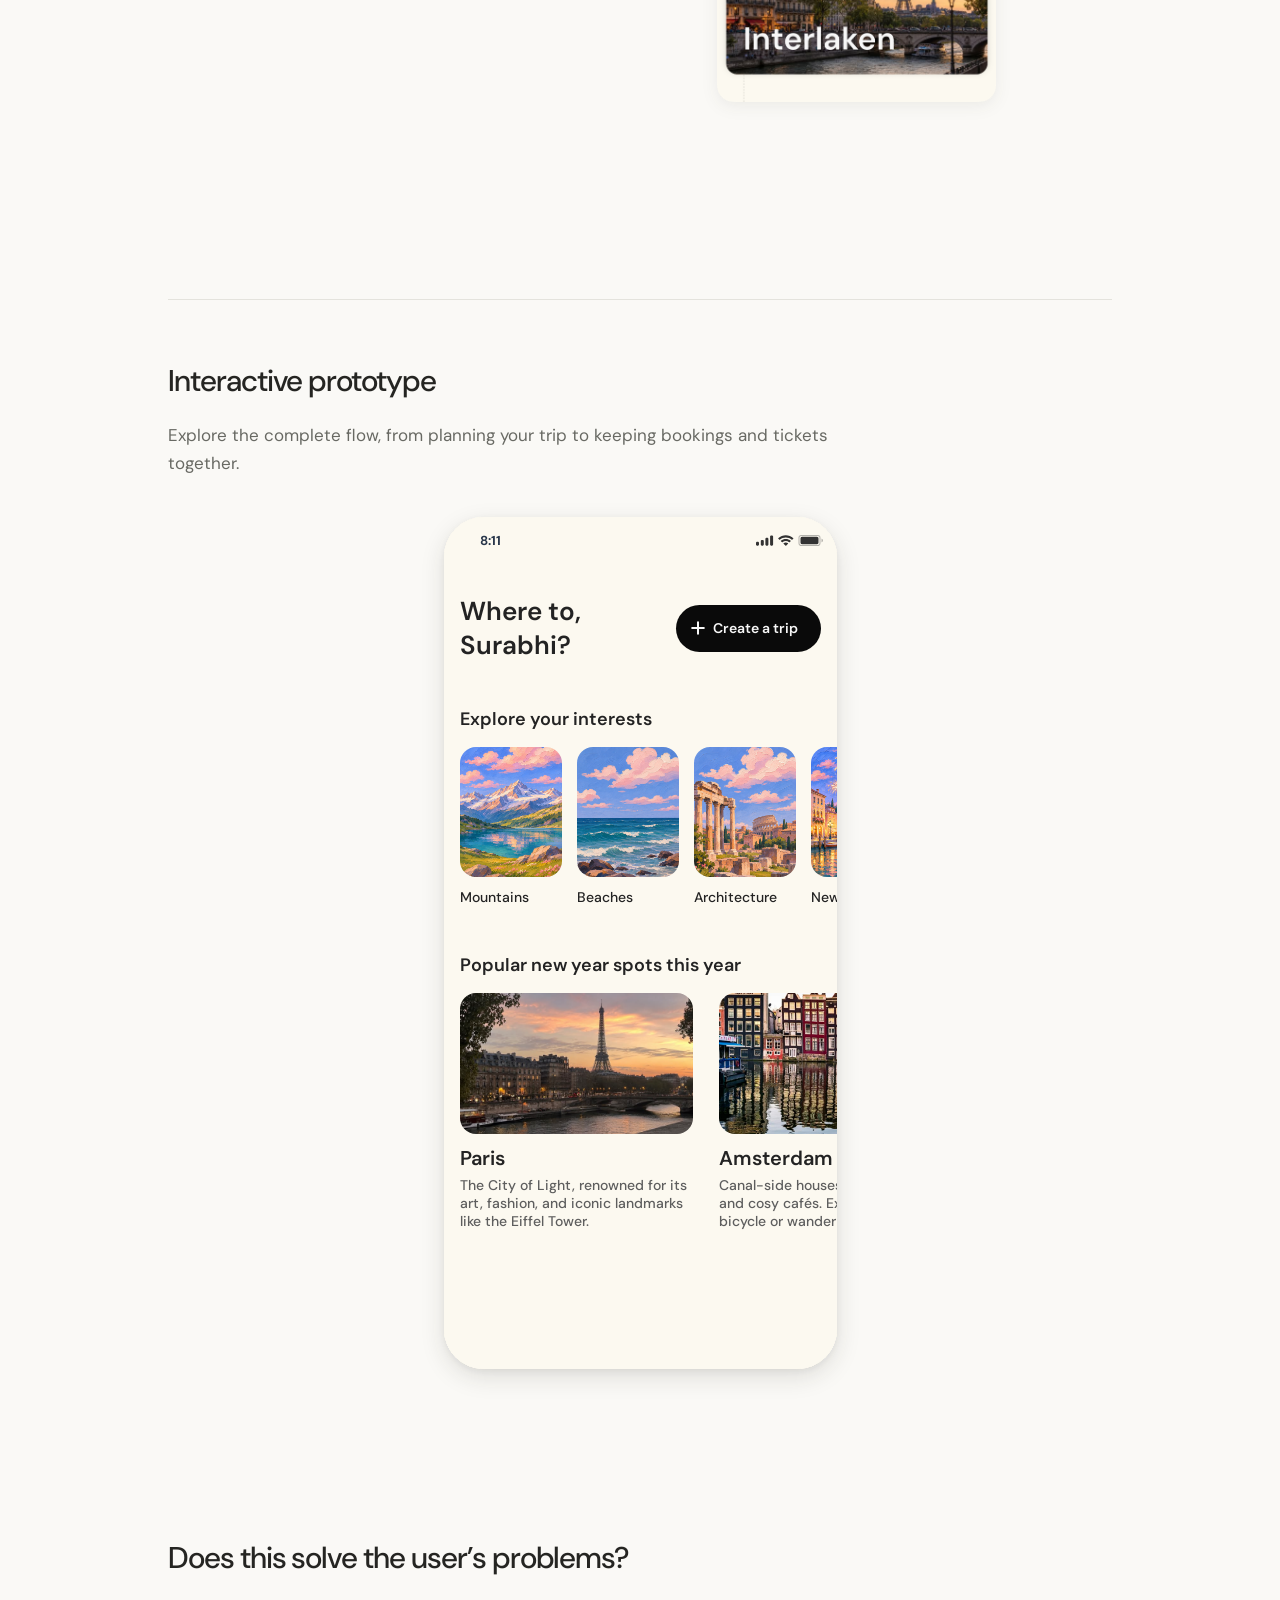
==== commit fb571ce7: "Sync latest Away prototype and refresh asset versions" ====
--- a/work/away/index.html
+++ b/work/away/index.html
@@ -38,7 +38,7 @@
 <section id="solution"><h2>Solution</h2><ul><li>Streamlined visualisation of the whole trip to easily find all kinds of information.</li><li>Assistance — provide detailed, relevant information about decision-making factors.</li></ul></section>
 
 <section id="user-flow"><h2>User flow</h2><ol class="setup-flow"><li>Select cities</li><li>Select dates</li><li>Select duration for each city</li><li>Add basic things to your itinerary</li><li>Create trip</li></ol><p>This gives the traveller a basic outline of their trip. From here, the app should help them flesh out the details.</p></section><section id="proposed-experience"><h2>This is what it would look like</h2><div class="reference-flow"><a class="reference-screen ref-home" style="--x:28;--y:54;--w:106" href="assets/solution-homepage.png" target="_blank" rel="noopener"><img src="assets/solution-homepage.png" width="1179" height="2340" alt="home travel planning screen" loading="eager"></a><a class="reference-screen ref-cities" style="--x:258;--y:153;--w:106" href="assets/solution-cities.png" target="_blank" rel="noopener"><img src="assets/solution-cities.png" width="1179" height="2556" alt="cities travel planning screen" loading="eager"></a><a class="reference-screen ref-route" style="--x:28;--y:292;--w:106" href="assets/solution-ordered-route.png" target="_blank" rel="noopener"><img src="assets/solution-ordered-route.png" width="1179" height="2556" alt="Selected cities in travel order: Paris, Interlaken and Amsterdam" loading="eager"></a><a class="reference-screen ref-dates" style="--x:258;--y:412;--w:106" href="assets/solution-dates-selected.png" target="_blank" rel="noopener"><img src="assets/solution-dates-selected.png" width="1179" height="2556" alt="dates travel planning screen" loading="eager"></a><a class="reference-screen ref-paris" style="--x:25;--y:565;--w:120" href="assets/solution-paris.png" target="_blank" rel="noopener"><img src="assets/solution-paris.png" width="1383" height="4986" alt="paris travel planning screen" loading="eager"></a><a class="reference-screen ref-collapsed" style="--x:267;--y:865;--w:120" href="assets/trip-collapsed.png" target="_blank" rel="noopener"><img src="assets/trip-collapsed.png" width="1383" height="2661" alt="collapsed travel planning screen" loading="eager"></a><a class="reference-screen ref-expanded" style="--x:25;--y:1050;--w:120" href="assets/trip-expanded.png" target="_blank" rel="noopener"><img src="assets/trip-expanded.png" width="1383" height="5697" alt="expanded travel planning screen" loading="eager"></a><div class="reference-copy copy-city"><h3>For each city</h3><p>The traveller selects how long they want to stay in each city.</p><p>A city overview helps them build a basic itinerary, with recommendations they can add to the plan.</p></div><div class="reference-copy copy-trip"><h3>When trip is created</h3><p>This page becomes a place for getting recommendations and reviewing the trip.</p><p>Each city can be expanded to see the itinerary, booking actions and suggestions for free days.</p></div><svg class="reference-arrows" viewBox="0 0 406 1660" aria-hidden="true"><defs><marker id="reference-tip" viewBox="0 0 10 10" refX="8" refY="5" markerWidth="6" markerHeight="6" orient="auto"><path d="M1 1L8 5L1 9" fill="none" stroke="#b2b3aa"/></marker></defs><g fill="none" stroke="#b2b3aa" stroke-width=".8" marker-end="url(#reference-tip)"><path d="M145 86 C175 70 225 90 255 128"/><path d="M245 310 C230 350 180 365 150 395"/><path d="M150 505 C185 470 220 460 246 465"/><path d="M244 630 C230 660 190 680 150 690"/><path d="M152 978 C185 950 220 935 250 938"/><path d="M255 1100 C240 1130 200 1150 160 1165"/></g></svg></div></section>
-<section id="streamlined-information"><h2>But, how does all the information get streamlined?</h2><p>Upload any booking document or screenshot. There’s no need to specify what the booking is—the app identifies the details and places it in the right part of the trip.</p><div class="booking-flow"><a class="booking-screen" style="--x:0;--y:0;--w:31" href="assets/booking-start.png" target="_blank" rel="noopener"><img src="assets/booking-start.png" width="1179" height="2400" alt="booking start" loading="eager"></a><a class="booking-screen" style="--x:69;--y:20;--w:31" href="assets/booking-add.png" target="_blank" rel="noopener"><img src="assets/booking-add.png" width="1179" height="2400" alt="booking add" loading="eager"></a><a class="booking-screen" style="--x:0;--y:38;--w:31" href="assets/booking-saved.png" target="_blank" rel="noopener"><img src="assets/booking-saved.png" width="1179" height="2400" alt="booking saved" loading="eager"></a><a class="booking-screen" style="--x:69;--y:57;--w:31" href="assets/booking-complete.png" target="_blank" rel="noopener"><img src="assets/booking-complete.png" width="1179" height="2964" alt="booking complete" loading="eager"></a><svg viewBox="0 0 700 1400" class="booking-arrows" aria-hidden="true"><defs><marker id="booking-tip" viewBox="0 0 10 10" refX="8" refY="5" markerWidth="7" markerHeight="7" orient="auto"><path d="M1 1L8 5L1 9" fill="none" stroke="#b2b3aa"/></marker></defs><g fill="none" stroke="#b2b3aa" stroke-width="1.5" marker-end="url(#booking-tip)"><path d="M250 390 Q360 290 465 315"/><path d="M475 490 Q420 640 250 615"/><path d="M250 900 Q350 840 445 885"/></g></svg></div></section><section id="train-boarding"><h2>So when you’re about to board your train</h2><p>This is what it would look like</p><div class="boarding-pair"><a href="assets/boarding-home.png" target="_blank" rel="noopener"><img src="assets/boarding-home.png" width="1179" height="2421" alt="Train boarding home screen" loading="eager"></a><a href="assets/boarding-trip.png" target="_blank" rel="noopener"><img src="assets/boarding-trip.png" width="1179" height="2436" alt="Train boarding trip screen" loading="eager"></a></div></section><section id="journey-assistance"><h2>How do we provide assistance throughout the journey</h2><div class="assistance-flow"><a class="assistance-screen" style="--x:0;--y:0" href="assets/assistance-plan.png" target="_blank" rel="noopener"><img src="assets/assistance-plan.png" width="1179" height="2400" alt="assistance plan" loading="eager"></a><a class="assistance-screen" style="--x:55;--y:17" href="assets/assistance-louvre.png" target="_blank" rel="noopener"><img src="assets/assistance-louvre.png" width="1179" height="2586" alt="assistance louvre" loading="eager"></a><a class="assistance-screen" style="--x:0;--y:46" href="assets/assistance-alert.png" target="_blank" rel="noopener"><img src="assets/assistance-alert.png" width="1179" height="2400" alt="assistance alert" loading="eager"></a><a class="assistance-screen" style="--x:61;--y:65" href="assets/assistance-transport.png" target="_blank" rel="noopener"><img src="assets/assistance-transport.png" width="1179" height="2400" alt="assistance transport" loading="eager"></a><p class="assistance-label label-decision">Information that could affect a decision</p><p class="assistance-label label-experience">What each experience offers</p><p class="assistance-label label-urgent">Inform in time when they need to take urgent action</p><p class="assistance-label label-transport">Suggest mode of travel</p><svg class="assistance-arrows" viewBox="0 0 700 1380" aria-hidden="true"><defs><marker id="assistance-tip" viewBox="0 0 10 10" refX="8" refY="5" markerWidth="7" markerHeight="7" orient="auto"><path d="M1 1L8 5L1 9" fill="none" stroke="#b2b3aa"/></marker></defs><g fill="none" stroke="#b2b3aa" stroke-width="1.2"><path d="M230 355 Q300 285 365 305" marker-end="url(#assistance-tip)"/><path d="M565 365H600"/><path d="M385 430L350 460"/><path d="M218 1010H260"/><path d="M440 1100L400 1135"/></g><g fill="#b2b3aa"><circle cx="565" cy="365" r="3"/><circle cx="385" cy="430" r="3"/><circle cx="218" cy="1010" r="3"/><circle cx="440" cy="1100" r="3"/></g></svg></div></section><section id="working-prototype"><h2>Interactive prototype</h2><p>Explore the complete flow, from planning your trip to keeping bookings and tickets together.</p><div class="interactive-phone"><iframe src="prototype/index.html?screen=home&amp;embed=1" title="Away interactive prototype" loading="lazy" width="393" height="852"></iframe></div></section>
+<section id="streamlined-information"><h2>But, how does all the information get streamlined?</h2><p>Upload any booking document or screenshot. There’s no need to specify what the booking is—the app identifies the details and places it in the right part of the trip.</p><div class="booking-flow"><a class="booking-screen" style="--x:0;--y:0;--w:31" href="assets/booking-start.png" target="_blank" rel="noopener"><img src="assets/booking-start.png" width="1179" height="2400" alt="booking start" loading="eager"></a><a class="booking-screen" style="--x:69;--y:20;--w:31" href="assets/booking-add.png" target="_blank" rel="noopener"><img src="assets/booking-add.png" width="1179" height="2400" alt="booking add" loading="eager"></a><a class="booking-screen" style="--x:0;--y:38;--w:31" href="assets/booking-saved.png" target="_blank" rel="noopener"><img src="assets/booking-saved.png" width="1179" height="2400" alt="booking saved" loading="eager"></a><a class="booking-screen" style="--x:69;--y:57;--w:31" href="assets/booking-complete.png" target="_blank" rel="noopener"><img src="assets/booking-complete.png" width="1179" height="2964" alt="booking complete" loading="eager"></a><svg viewBox="0 0 700 1400" class="booking-arrows" aria-hidden="true"><defs><marker id="booking-tip" viewBox="0 0 10 10" refX="8" refY="5" markerWidth="7" markerHeight="7" orient="auto"><path d="M1 1L8 5L1 9" fill="none" stroke="#b2b3aa"/></marker></defs><g fill="none" stroke="#b2b3aa" stroke-width="1.5" marker-end="url(#booking-tip)"><path d="M250 390 Q360 290 465 315"/><path d="M475 490 Q420 640 250 615"/><path d="M250 900 Q350 840 445 885"/></g></svg></div></section><section id="train-boarding"><h2>So when you’re about to board your train</h2><p>This is what it would look like</p><div class="boarding-pair"><a href="assets/boarding-home.png" target="_blank" rel="noopener"><img src="assets/boarding-home.png" width="1179" height="2421" alt="Train boarding home screen" loading="eager"></a><a href="assets/boarding-trip.png" target="_blank" rel="noopener"><img src="assets/boarding-trip.png" width="1179" height="2436" alt="Train boarding trip screen" loading="eager"></a></div></section><section id="journey-assistance"><h2>How do we provide assistance throughout the journey</h2><div class="assistance-flow"><a class="assistance-screen" style="--x:0;--y:0" href="assets/assistance-plan.png" target="_blank" rel="noopener"><img src="assets/assistance-plan.png" width="1179" height="2400" alt="assistance plan" loading="eager"></a><a class="assistance-screen" style="--x:55;--y:17" href="assets/assistance-louvre.png" target="_blank" rel="noopener"><img src="assets/assistance-louvre.png" width="1179" height="2586" alt="assistance louvre" loading="eager"></a><a class="assistance-screen" style="--x:0;--y:46" href="assets/assistance-alert.png" target="_blank" rel="noopener"><img src="assets/assistance-alert.png" width="1179" height="2400" alt="assistance alert" loading="eager"></a><a class="assistance-screen" style="--x:61;--y:65" href="assets/assistance-transport.png" target="_blank" rel="noopener"><img src="assets/assistance-transport.png" width="1179" height="2400" alt="assistance transport" loading="eager"></a><p class="assistance-label label-decision">Information that could affect a decision</p><p class="assistance-label label-experience">What each experience offers</p><p class="assistance-label label-urgent">Inform in time when they need to take urgent action</p><p class="assistance-label label-transport">Suggest mode of travel</p><svg class="assistance-arrows" viewBox="0 0 700 1380" aria-hidden="true"><defs><marker id="assistance-tip" viewBox="0 0 10 10" refX="8" refY="5" markerWidth="7" markerHeight="7" orient="auto"><path d="M1 1L8 5L1 9" fill="none" stroke="#b2b3aa"/></marker></defs><g fill="none" stroke="#b2b3aa" stroke-width="1.2"><path d="M230 355 Q300 285 365 305" marker-end="url(#assistance-tip)"/><path d="M565 365H600"/><path d="M385 430L350 460"/><path d="M218 1010H260"/><path d="M440 1100L400 1135"/></g><g fill="#b2b3aa"><circle cx="565" cy="365" r="3"/><circle cx="385" cy="430" r="3"/><circle cx="218" cy="1010" r="3"/><circle cx="440" cy="1100" r="3"/></g></svg></div></section><section id="working-prototype"><h2>Interactive prototype</h2><p>Explore the complete flow, from planning your trip to keeping bookings and tickets together.</p><div class="interactive-phone"><iframe src="prototype/index.html?screen=home&amp;embed=1&amp;v=6645bfc1cb0a" title="Away interactive prototype" loading="lazy" width="393" height="852"></iframe></div></section>
 <section id="outcome"><h2>Does this solve the user’s problems?</h2><p>Yes.</p><ul><li>Information is now collected in one place. The most relevant information for each moment appears on the homepage and at the top of the trip page.</li><li>Relevant information that users would otherwise have to search the internet for or ask an AI agent is available before they even know they need it.</li></ul></section>
 </main></div>
 
